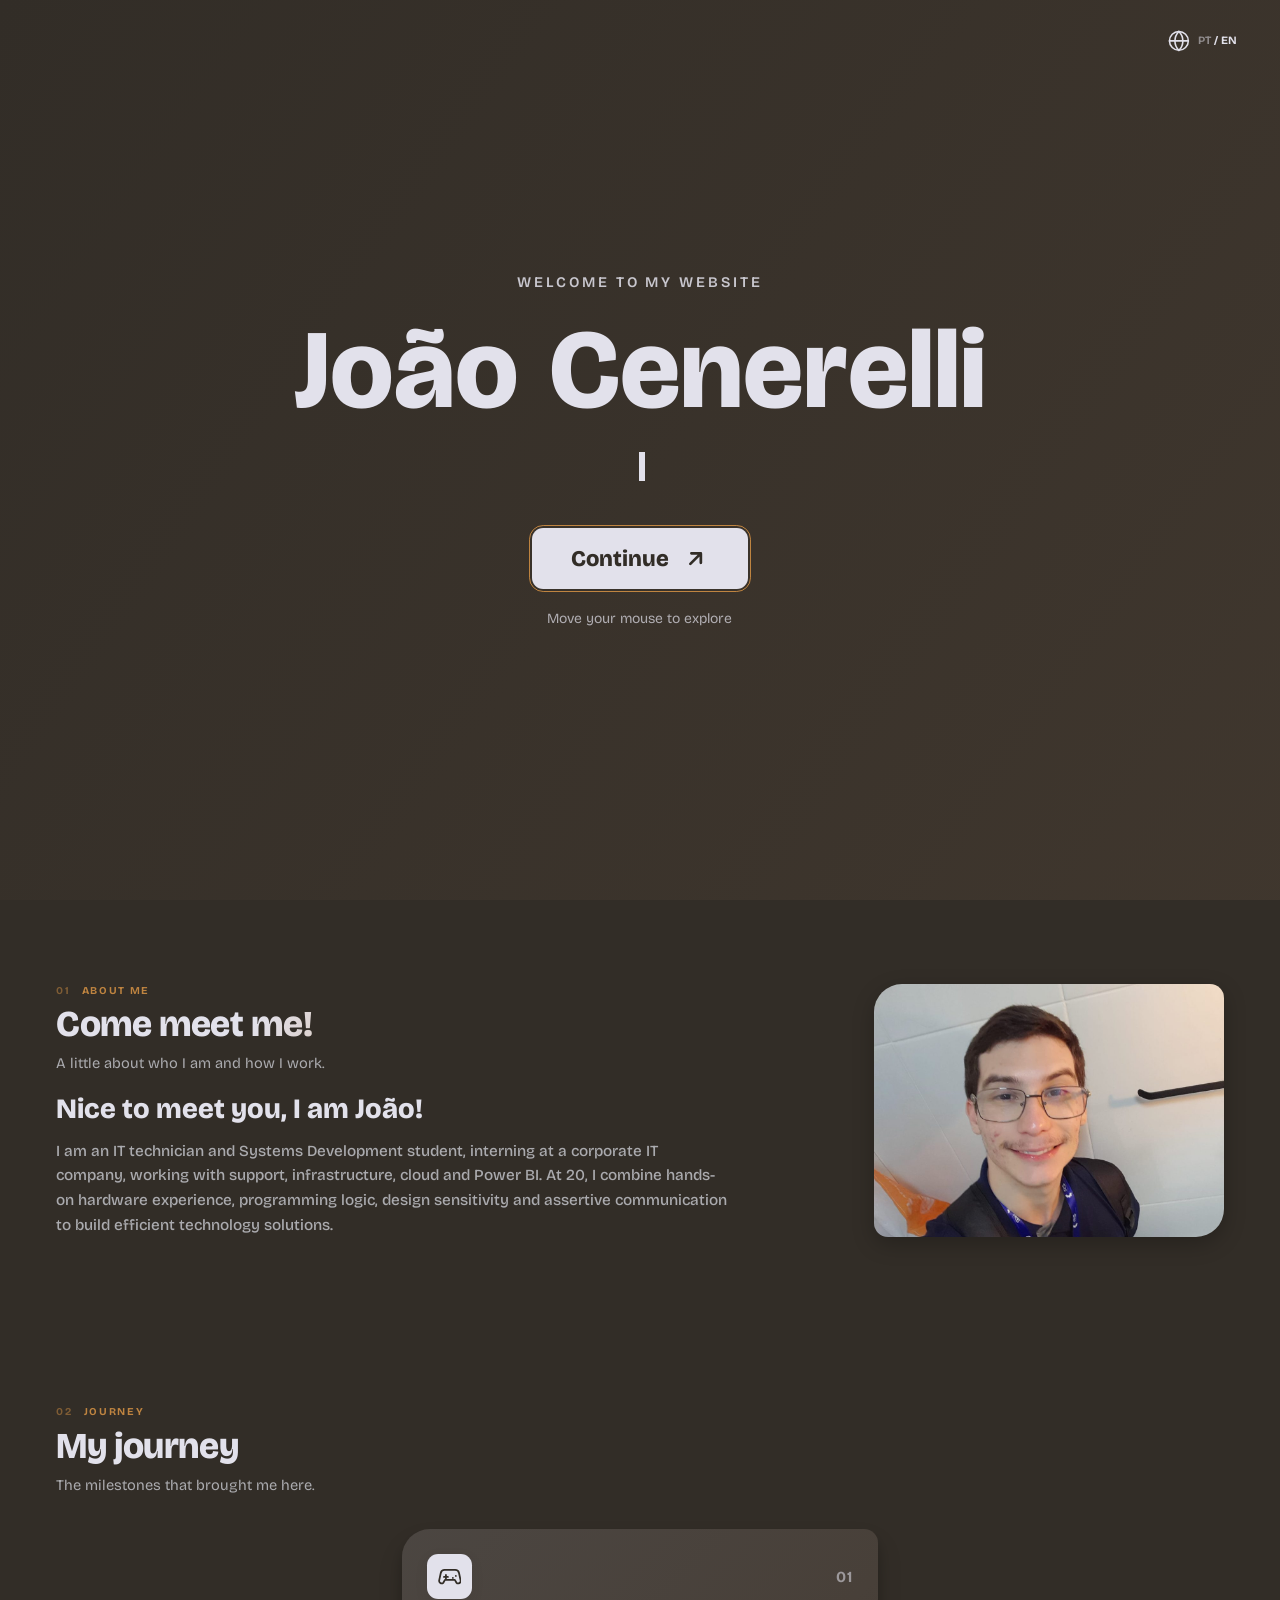
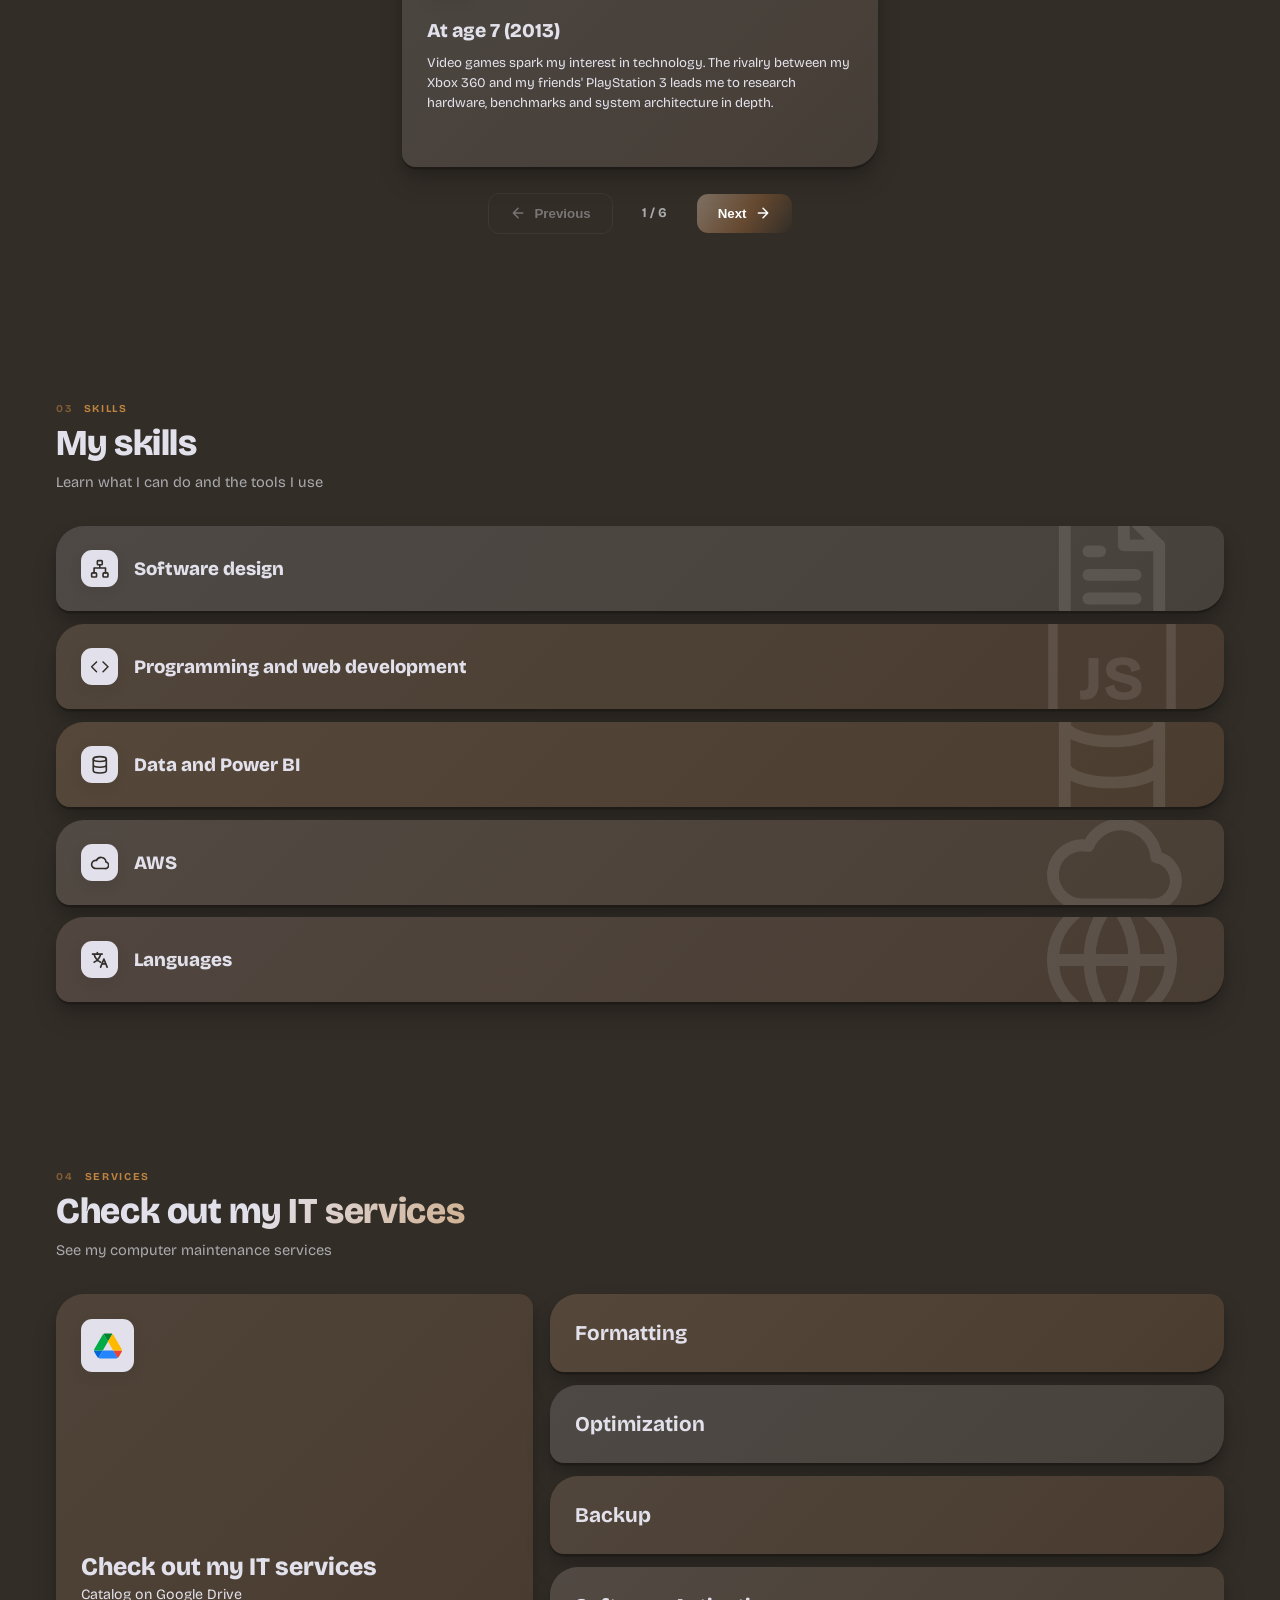
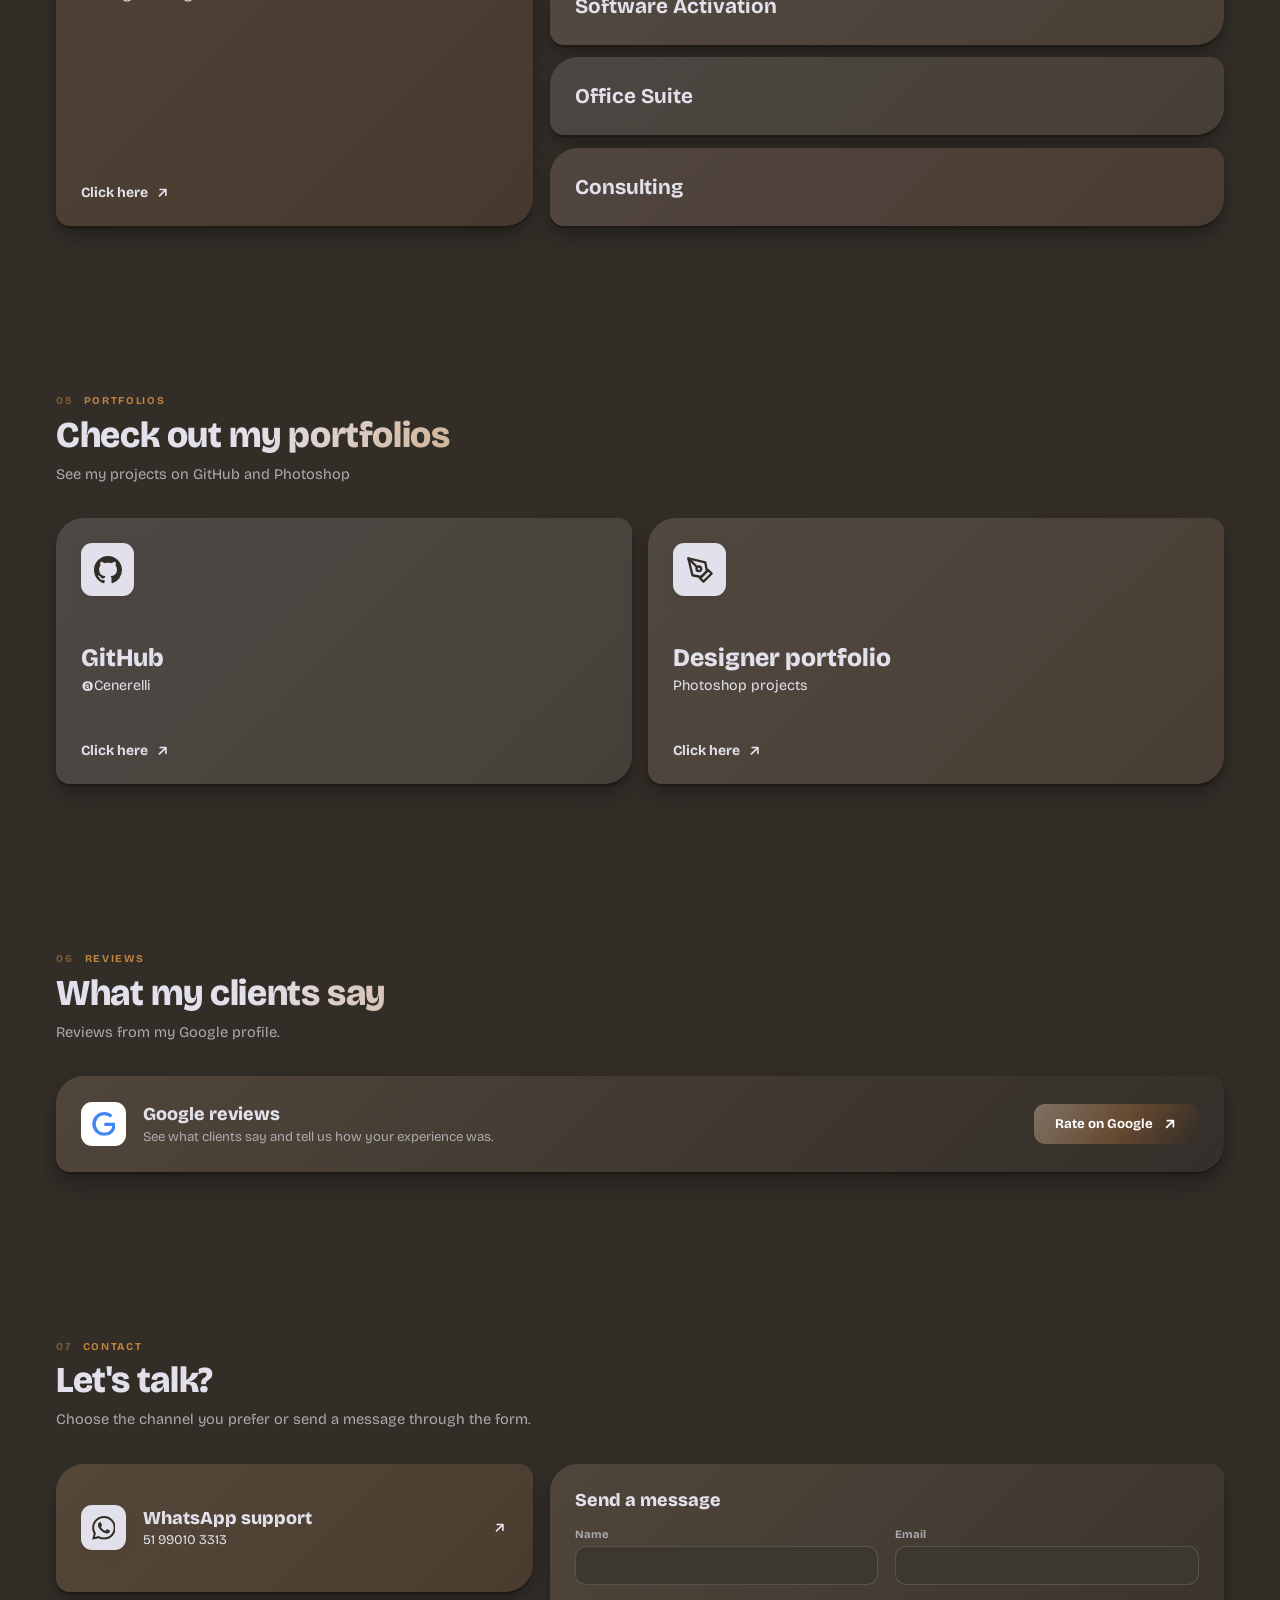
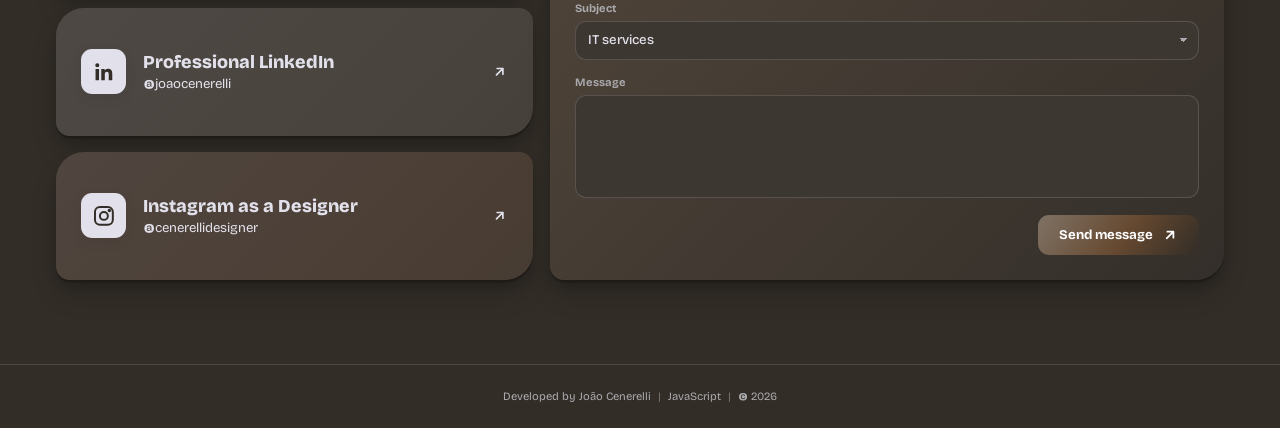
==== index.html @ 4b20877e "Ajustes de responsividade" ====
<!doctype html>
<html lang="pt-BR" data-theme="dark">
  <head>
    <meta charset="UTF-8" />
    <meta name="viewport" content="width=device-width, initial-scale=1, minimum-scale=1, maximum-scale=1, user-scalable=no" />
    <title>João Cenerelli | Técnico de Informática</title>
    <link rel="icon" type="image/png" sizes="32x32" href="assets/favicon-32x32.png" />
    <link rel="icon" type="image/png" sizes="48x48" href="assets/favicon-48x48.png" />
    <link rel="icon" type="image/png" sizes="192x192" href="assets/favicon-192x192.png" />
    <link rel="shortcut icon" href="assets/favicon.ico" />
    <link rel="apple-touch-icon" href="assets/apple-touch-icon.png" />
    <link rel="preload" href="fonts/BricolageGrotesque-Variable.ttf" as="font" type="font/ttf" crossorigin />
    <link rel="stylesheet" href="css/style.css?v=20261111-1" />
  </head>
  <body class="na-tela-boas-vindas">
    <!-- BIBLIOTECA DE SVG: os desenhos ficam aqui e sao reutilizados com <use>. -->
    <svg width="0" height="0" style="position:absolute" aria-hidden="true">
      <symbol id="icone-seta" viewBox="0 0 24 24" fill="none" stroke="var(--svg-stroke-color, currentColor)" stroke-width="var(--svg-stroke-width, 2.6)" stroke-linecap="round" stroke-linejoin="round"><path d="M7 17L17 7M8 7h9v9" /></symbol>
      <symbol id="icone-whatsapp" viewBox="0 0 24 24"><path d="M17.472 14.382c-.297-.149-1.758-.867-2.03-.967-.273-.099-.471-.148-.67.15-.197.297-.767.966-.94 1.164-.173.199-.347.223-.644.075-.297-.15-1.255-.463-2.39-1.475-.883-.788-1.48-1.761-1.653-2.059-.173-.297-.018-.458.13-.606.134-.133.298-.347.446-.52.149-.174.198-.298.298-.497.099-.198.05-.371-.025-.52-.075-.149-.669-1.612-.916-2.207-.242-.579-.487-.5-.669-.51-.173-.008-.371-.01-.57-.01-.198 0-.52.074-.792.372-.272.297-1.04 1.016-1.04 2.479 0 1.462 1.065 2.875 1.213 3.074.149.198 2.096 3.2 5.077 4.487.709.306 1.262.489 1.694.625.712.227 1.36.195 1.871.118.571-.085 1.758-.719 2.006-1.413.248-.694.248-1.289.173-1.413-.074-.124-.272-.198-.57-.347m-5.421 7.403h-.004a9.87 9.87 0 0 1-5.031-1.378l-.361-.214-3.741.982.998-3.648-.235-.374a9.86 9.86 0 0 1-1.51-5.26c.001-5.45 4.436-9.884 9.888-9.884 2.64 0 5.122 1.03 6.988 2.898a9.825 9.825 0 0 1 2.893 6.994c-.003 5.45-4.437 9.884-9.885 9.884m8.413-18.297A11.815 11.815 0 0 0 12.05 0C5.495 0 .16 5.335.157 11.892c0 2.096.547 4.142 1.588 5.945L.057 24l6.305-1.654a11.882 11.882 0 0 0 5.683 1.448h.005c6.554 0 11.89-5.335 11.893-11.893a11.821 11.821 0 0 0-3.48-8.413z" /></symbol>
      <symbol id="icone-linkedin" viewBox="0 0 24 24"><path d="M20.45 20.45h-3.56v-5.57c0-1.33-.03-3.04-1.85-3.04-1.85 0-2.14 1.45-2.14 2.94v5.67H9.35V9h3.41v1.56h.05c.48-.9 1.64-1.85 3.37-1.85 3.6 0 4.27 2.37 4.27 5.46v6.28zM5.34 7.43a2.06 2.06 0 1 1 0-4.12 2.06 2.06 0 0 1 0 4.12zM7.12 20.45H3.56V9h3.56v11.45z" /></symbol>
      <symbol id="icone-instagram" viewBox="0 0 24 24" fill="none" stroke="var(--svg-stroke-color, currentColor)" stroke-width="var(--svg-stroke-width, 2)">
        <rect x="3" y="3" width="18" height="18" rx="5" />
        <circle cx="12" cy="12" r="4" />
        <circle cx="17.5" cy="6.5" r=".8" fill="currentColor" />
      </symbol>
      <symbol id="icone-github" viewBox="0 0 16 16"><path d="M8 0C3.58 0 0 3.58 0 8c0 3.54 2.29 6.53 5.47 7.59.4.07.55-.17.55-.38 0-.19-.01-.82-.01-1.49-2.01.37-2.53-.49-2.69-.94-.09-.23-.48-.94-.82-1.13-.28-.15-.68-.52-.01-.53.63-.01 1.08.58 1.23.82.72 1.21 1.87.87 2.33.66.07-.52.28-.87.51-1.07-1.78-.2-3.64-.89-3.64-3.95 0-.87.31-1.59.82-2.15-.08-.2-.36-1.02.08-2.12 0 0 .67-.21 2.2.82.64-.18 1.32-.27 2-.27.68 0 1.36.09 2 .27 1.53-1.04 2.2-.82 2.2-.82.44 1.1.16 1.92.08 2.12.51.56.82 1.27.82 2.15 0 3.07-1.87 3.75-3.65 3.95.29.25.54.73.54 1.48 0 1.07-.01 1.93-.01 2.2 0 .21.15.46.55.38A8.013 8.013 0 0 0 16 8c0-4.42-3.58-8-8-8z" /></symbol>
      <symbol id="icone-google" viewBox="0 0 24 24"><path d="M12.48 10.92v3.28h7.84c-.24 1.84-.853 3.187-1.787 4.133-1.147 1.147-2.933 2.4-6.053 2.4-4.827 0-8.6-3.893-8.6-8.72s3.773-8.72 8.6-8.72c2.6 0 4.507 1.027 5.907 2.347l2.307-2.307C18.747 1.44 16.133 0 12.48 0 5.867 0 .307 5.387.307 12s5.56 12 12.173 12c3.573 0 6.267-1.173 8.373-3.36 2.16-2.16 2.84-5.213 2.84-7.667 0-.76-.053-1.467-.173-2.053H12.48z" /></symbol>
      <symbol id="icone-google-drive" viewBox="0 0 87.3 78">
        <path d="m6.6 66.85 3.85 6.65c.8 1.4 1.95 2.5 3.3 3.3l13.75-23.8h-27.5c0 1.55.4 3.1 1.2 4.5z" fill="#0066da" />
        <path d="m43.65 25-13.75-23.8c-1.35.8-2.5 1.9-3.3 3.3l-25.4 44a9.06 9.06 0 0 0-1.2 4.5h27.5z" fill="#00ac47" />
        <path d="m73.55 76.8c1.35-.8 2.5-1.9 3.3-3.3l1.6-2.75 7.65-13.25c.8-1.4 1.2-2.95 1.2-4.5h-27.5l5.85 11.5z" fill="#ea4335" />
        <path d="m43.65 25 13.75-23.8c-1.35-.8-2.9-1.2-4.5-1.2h-18.5c-1.6 0-3.15.45-4.5 1.2z" fill="#00832d" />
        <path d="m59.8 53h-32.3l-13.75 23.8c1.35.8 2.9 1.2 4.5 1.2h50.8c1.6 0 3.15-.45 4.5-1.2z" fill="#2684fc" />
        <path d="m73.4 26.5-12.7-22c-.8-1.4-1.95-2.5-3.3-3.3l-13.75 23.8 16.15 28h27.45c0-1.55-.4-3.1-1.2-4.5z" fill="#ffba00" />
      </symbol>
      <symbol id="icone-caneta" viewBox="0 0 24 24" fill="none" stroke="var(--svg-stroke-color, currentColor)" stroke-width="var(--svg-stroke-width, 2)" stroke-linecap="round" stroke-linejoin="round">
        <path d="M12 19l7-7 3 3-7 7z" />
        <path d="M18 13l-1.5-7.5L2 2l3.5 14.5L13 18z" />
        <path d="M2 2l7.6 7.6" />
        <circle cx="11" cy="11" r="2" />
      </symbol>
      <symbol id="icone-diagrama" viewBox="0 0 24 24" fill="none" stroke="var(--svg-stroke-color, currentColor)" stroke-width="var(--svg-stroke-width, 2)" stroke-linecap="round" stroke-linejoin="round">
        <rect x="9" y="2" width="6" height="5" rx="1" />
        <rect x="2" y="17" width="6" height="5" rx="1" />
        <rect x="16" y="17" width="6" height="5" rx="1" />
        <path d="M12 7v4M5 17v-6h14v6" />
      </symbol>
      <symbol id="icone-idiomas" viewBox="0 0 24 24" fill="none" stroke="var(--svg-stroke-color, currentColor)" stroke-width="var(--svg-stroke-width, 2)" stroke-linecap="round" stroke-linejoin="round"><path d="M3 5h12M9 3v2M5 5c1 5 4 8 8 10M13 5c-1 5-4 8-8 10M13 21l4-10 4 10M14.5 17h5" /></symbol>
      <symbol id="icone-documento" viewBox="0 0 24 24" fill="none" stroke="var(--svg-stroke-color, currentColor)" stroke-width="var(--svg-stroke-width, 2)" stroke-linecap="round" stroke-linejoin="round">
        <path d="M14 2H6a2 2 0 0 0-2 2v16a2 2 0 0 0 2 2h12a2 2 0 0 0 2-2V8z" />
        <path d="M14 2v6h6M8 13h8M8 17h8M8 9h2" />
      </symbol>
      <symbol id="icone-javascript" viewBox="0 0 24 24">
        <rect x="2" y="2" width="20" height="20" rx="3" fill="none" stroke="var(--svg-stroke-color, currentColor)" stroke-width="var(--svg-stroke-width, 1.6)" />
        <text x="12" y="17.5" text-anchor="middle" font-size="10.5" font-weight="800" font-family="Bricolage Grotesque,sans-serif" fill="currentColor">JS</text>
      </symbol>
      <symbol id="icone-banco-dados" viewBox="0 0 24 24" fill="none" stroke="var(--svg-stroke-color, currentColor)" stroke-width="var(--svg-stroke-width, 2)" stroke-linecap="round" stroke-linejoin="round">
        <ellipse cx="12" cy="5" rx="8" ry="3" />
        <path d="M4 5v14c0 1.7 3.6 3 8 3s8-1.3 8-3V5M4 12c0 1.7 3.6 3 8 3s8-1.3 8-3" />
      </symbol>
      <symbol id="icone-nuvem" viewBox="0 0 24 24" fill="none" stroke="var(--svg-stroke-color, currentColor)" stroke-width="var(--svg-stroke-width, 2)" stroke-linecap="round" stroke-linejoin="round"><path d="M7 19a5 5 0 1 1 1-9.9A6 6 0 0 1 19.5 11 4 4 0 0 1 18 19z" /></symbol>
      <symbol id="icone-globo" viewBox="0 0 24 24" fill="none" stroke="var(--svg-stroke-color, currentColor)" stroke-width="var(--svg-stroke-width, 2)" stroke-linecap="round" stroke-linejoin="round">
        <circle cx="12" cy="12" r="10" />
        <path d="M2 12h20M12 2a15 15 0 0 1 0 20M12 2a15 15 0 0 0 0 20" />
      </symbol>
      <symbol id="icone-codigo" viewBox="0 0 24 24" fill="none" stroke="var(--svg-stroke-color, currentColor)" stroke-width="var(--svg-stroke-width, 1.8)" stroke-linecap="round" stroke-linejoin="round">
        <polyline points="16 18 22 12 16 6" />
        <polyline points="8 6 2 12 8 18" />
      </symbol>
      <symbol id="icone-terminal" viewBox="0 0 24 24" fill="none" stroke="var(--svg-stroke-color, currentColor)" stroke-width="var(--svg-stroke-width, 1.8)" stroke-linecap="round" stroke-linejoin="round">
        <polyline points="4 17 10 11 4 5" />
        <line x1="12" y1="19" x2="20" y2="19" />
      </symbol>
      <symbol id="icone-processador" viewBox="0 0 24 24" fill="none" stroke="var(--svg-stroke-color, currentColor)" stroke-width="var(--svg-stroke-width, 1.8)" stroke-linecap="round" stroke-linejoin="round">
        <rect x="4" y="4" width="16" height="16" rx="2" />
        <rect x="9" y="9" width="6" height="6" />
        <path d="M9 1v3M15 1v3M9 20v3M15 20v3M20 9h3M20 14h3M1 9h3M1 14h3" />
      </symbol>
      <symbol id="icone-chaves" viewBox="0 0 24 24" fill="none" stroke="var(--svg-stroke-color, currentColor)" stroke-width="var(--svg-stroke-width, 1.8)" stroke-linecap="round" stroke-linejoin="round"><path d="M8 3H7a2 2 0 0 0-2 2v5a2 2 0 0 1-2 2 2 2 0 0 1 2 2v5a2 2 0 0 0 2 2h1M16 3h1a2 2 0 0 1 2 2v5a2 2 0 0 0 2 2 2 2 0 0 0-2 2v5a2 2 0 0 1-2 2h-1" /></symbol>
      <symbol id="icone-notebook" viewBox="0 0 24 24" fill="none" stroke="var(--svg-stroke-color, currentColor)" stroke-width="var(--svg-stroke-width, 1.8)" stroke-linecap="round" stroke-linejoin="round">
        <rect x="3" y="4" width="18" height="12" rx="2" />
        <path d="M2 20h20" />
      </symbol>
      <symbol id="icone-pasta-trabalho" viewBox="0 0 24 24" fill="none" stroke="var(--svg-stroke-color, currentColor)" stroke-width="var(--svg-stroke-width, 1.8)" stroke-linecap="round" stroke-linejoin="round">
        <rect x="2" y="7" width="20" height="14" rx="2" />
        <path d="M16 21V5a2 2 0 0 0-2-2h-4a2 2 0 0 0-2 2v16" />
      </symbol>
      <symbol id="icone-controle" viewBox="0 0 24 24" fill="none" stroke="var(--svg-stroke-color, currentColor)" stroke-width="var(--svg-stroke-width, 1.8)" stroke-linecap="round" stroke-linejoin="round">
        <path d="M6 12h4M8 10v4" />
        <path d="M15 13h.01M18 11h.01" />
        <path d="M17.3 5H6.7a4 4 0 0 0-3.9 3.1L1.2 15.5a2.5 2.5 0 0 0 4.3 2.2L7 15h10l1.5 2.7a2.5 2.5 0 0 0 4.3-2.2l-1.6-7.4A4 4 0 0 0 17.3 5z" />
      </symbol>
      <symbol id="icone-microfone" viewBox="0 0 24 24" fill="none" stroke="var(--svg-stroke-color, currentColor)" stroke-width="var(--svg-stroke-width, 1.8)" stroke-linecap="round" stroke-linejoin="round">
        <path d="M12 2a3 3 0 0 0-3 3v7a3 3 0 0 0 6 0V5a3 3 0 0 0-3-3z" />
        <path d="M19 10v2a7 7 0 0 1-14 0v-2M12 19v3M8 22h8" />
      </symbol>
      <symbol id="icone-paleta" viewBox="0 0 24 24" fill="none" stroke="var(--svg-stroke-color, currentColor)" stroke-width="var(--svg-stroke-width, 1.8)" stroke-linecap="round" stroke-linejoin="round">
        <circle cx="13.5" cy="6.5" r=".6" />
        <circle cx="17.5" cy="10.5" r=".6" />
        <circle cx="8.5" cy="7.5" r=".6" />
        <circle cx="6.5" cy="12.5" r=".6" />
        <path d="M12 2C6.5 2 2 6.5 2 12s4.5 10 10 10c.9 0 1.6-.7 1.6-1.6 0-.4-.2-.8-.4-1.1-.3-.3-.4-.7-.4-1.1 0-.9.7-1.6 1.6-1.6H16c3 0 5.5-2.5 5.5-5.5C21.5 6 17.4 2 12 2z" />
      </symbol>
      <symbol id="icone-usuario" viewBox="0 0 24 24" fill="none" stroke="var(--svg-stroke-color, currentColor)" stroke-width="var(--svg-stroke-width, 1.8)" stroke-linecap="round" stroke-linejoin="round">
        <circle cx="12" cy="8" r="4" />
        <path d="M4 21v-1a6 6 0 0 1 6-6h4a6 6 0 0 1 6 6v1" />
      </symbol>
      <symbol id="icone-bandeira" viewBox="0 0 24 24" fill="none" stroke="var(--svg-stroke-color, currentColor)" stroke-width="var(--svg-stroke-width, 1.8)" stroke-linecap="round" stroke-linejoin="round"><path d="M4 22V4M4 4h13l-2 4 2 4H4" /></symbol>
      <symbol id="icone-ferramenta" viewBox="0 0 24 24" fill="none" stroke="var(--svg-stroke-color, currentColor)" stroke-width="var(--svg-stroke-width, 1.8)" stroke-linecap="round" stroke-linejoin="round"><path d="M14.7 6.3a1 1 0 0 0 0 1.4l1.6 1.6a1 1 0 0 0 1.4 0l3.77-3.77a6 6 0 0 1-7.94 7.94l-6.91 6.91a2.12 2.12 0 0 1-3-3l6.91-6.91a6 6 0 0 1 7.94-7.94l-3.76 3.76z" /></symbol>
      <symbol id="icone-estrela" viewBox="0 0 24 24" fill="none" stroke="var(--svg-stroke-color, currentColor)" stroke-width="var(--svg-stroke-width, 1.8)" stroke-linecap="round" stroke-linejoin="round"><polygon points="12 2 15.09 8.26 22 9.27 17 14.14 18.18 21.02 12 17.77 5.82 21.02 7 14.14 2 9.27 8.91 8.26 12 2" /></symbol>
      <symbol id="icone-mensagem" viewBox="0 0 24 24" fill="none" stroke="var(--svg-stroke-color, currentColor)" stroke-width="var(--svg-stroke-width, 1.8)" stroke-linecap="round" stroke-linejoin="round">
        <rect x="3" y="5" width="18" height="14" rx="2" />
        <path d="m3 7 9 6 9-6" />
      </symbol>
      <symbol id="icone-seta-direita" viewBox="0 0 24 24" fill="none" stroke="var(--svg-stroke-color, currentColor)" stroke-width="var(--svg-stroke-width, 2.2)" stroke-linecap="round" stroke-linejoin="round"><path d="M5 12h14M12 5l7 7-7 7" /></symbol>
      <symbol id="icone-reiniciar" viewBox="0 0 24 24" fill="none" stroke="var(--svg-stroke-color, currentColor)" stroke-width="var(--svg-stroke-width, 2.2)" stroke-linecap="round" stroke-linejoin="round"><path d="M1 4v6h6M3.51 15a9 9 0 1 0 2.13-9.36L1 10" /></symbol>
      <symbol id="icone-seta-cima" viewBox="0 0 24 24" fill="none" stroke="var(--svg-stroke-color, currentColor)" stroke-width="var(--svg-stroke-width, 2.2)" stroke-linecap="round" stroke-linejoin="round"><path d="M12 19V5M5 12l7-7 7 7" /></symbol>
    </svg>

    <!-- TELA DE BOAS-VINDAS: exibida antes do conteudo principal. -->
    <div id="boas-vindas" class="boas-vindas">
      <button id="idioma-boas-vindas" class="botao-cabecalho idioma-boas-vindas" type="button" aria-label="Mudar idioma" data-i18n-aria="language.aria">
        <svg class="icone-terra" viewBox="0 0 24 24" aria-hidden="true">
          <circle cx="12" cy="12" r="9.5" />
          <path d="M2.5 12h19" />
          <path d="M12 2.5c2.6 2.6 4 5.9 4 9.5s-1.4 6.9-4 9.5c-2.6-2.6-4-5.9-4-9.5s1.4-6.9 4-9.5z" />
        </svg>
        <span class="rotulo-idioma">
          <span class="opcao-idioma" data-language="pt">PT</span>
          /
          <span class="opcao-idioma" data-language="en">EN</span>
        </span>
      </button>
      <div class="cartao-boas-vindas">
        <p class="chamada-inicial-boas-vindas" data-i18n="welcome.kicker">Bem-vindo(a) ao meu site</p>
        <h1 class="titulo-boas-vindas" aria-label="João Cenerelli">
          <span class="palavra-boas-vindas">
            <span class="letra" aria-hidden="true" style="--i:0">J</span>
            <span class="letra" aria-hidden="true" style="--i:1">o</span>
            <span class="letra" aria-hidden="true" style="--i:2">ã</span>
            <span class="letra" aria-hidden="true" style="--i:3">o</span>
          </span>
          <span class="palavra-boas-vindas">
            <span class="letra" aria-hidden="true" style="--i:4">C</span>
            <span class="letra" aria-hidden="true" style="--i:5">e</span>
            <span class="letra" aria-hidden="true" style="--i:6">n</span>
            <span class="letra" aria-hidden="true" style="--i:7">e</span>
            <span class="letra" aria-hidden="true" style="--i:8">r</span>
            <span class="letra" aria-hidden="true" style="--i:9">e</span>
            <span class="letra" aria-hidden="true" style="--i:10">l</span>
            <span class="letra" aria-hidden="true" style="--i:11">l</span>
            <span class="letra" aria-hidden="true" style="--i:12">i</span>
          </span>
        </h1>
        <p class="funcao-boas-vindas">
          <span id="funcao-digitada-boas-vindas"></span>
          <i class="indicador"></i>
        </p>
        <button id="continuar-boas-vindas" class="botao-boas-vindas" type="button">
          <span data-i18n="welcome.continue">Continuar</span>
          <svg><use href="#icone-seta" /></svg>
        </button>
        <p class="dica-boas-vindas" data-i18n="welcome.hint">Passe o mouse para explorar</p>
      </div>
    </div>

    <!-- CONTEUDO DO SITE -->
    <div id="conteudo-site">
      <div class="progresso-rolagem" id="progresso-rolagem"></div>

      <!-- NAVEGACAO: marca, links das secoes e controles de tema/idioma. -->
      <header class="barra-navegacao" id="barra-navegacao">
        <a class="marca" href="#inicio" data-goto="inicio">
          <img class="foto-marca" src="assets/avatar.jpg" alt="Foto de João Cenerelli" data-i18n-alt="profile.alt" decoding="async" />
          <span>João Cenerelli</span>
        </a>
        <nav class="links-navegacao" aria-label="Seções" data-i18n-aria="nav.aria">
          <a href="#sobre" data-goto="sobre">
            <svg class="icone-nav" aria-hidden="true"><use href="#icone-usuario" /></svg>
            <span data-i18n="nav.about">Sobre mim</span>
          </a>
          <a href="#trajetoria" data-goto="trajetoria">
            <svg class="icone-nav" aria-hidden="true"><use href="#icone-bandeira" /></svg>
            <span data-i18n="nav.journey">Trajetória</span>
          </a>
          <a href="#competencias" data-goto="competencias">
            <svg class="icone-nav" aria-hidden="true"><use href="#icone-codigo" /></svg>
            <span data-i18n="nav.skills">Competências</span>
          </a>
          <a href="#servicos" data-goto="servicos">
            <svg class="icone-nav" aria-hidden="true"><use href="#icone-ferramenta" /></svg>
            <span data-i18n="nav.services">Serviços</span>
          </a>
          <a href="#portfolio" data-goto="portfolio">
            <svg class="icone-nav" aria-hidden="true"><use href="#icone-pasta-trabalho" /></svg>
            <span data-i18n="nav.portfolios">Portfólios</span>
          </a>
          <a href="#avaliacoes" data-goto="avaliacoes">
            <svg class="icone-nav" aria-hidden="true"><use href="#icone-estrela" /></svg>
            <span data-i18n="nav.reviews">Avaliações</span>
          </a>
          <a href="#contato" data-goto="contato">
            <svg class="icone-nav" aria-hidden="true"><use href="#icone-mensagem" /></svg>
            <span data-i18n="nav.contact">Contato</span>
          </a>
        </nav>
        <div class="controles-navegacao">
          <button id="alternar-idioma" class="botao-cabecalho" type="button" aria-label="Mudar idioma" data-i18n-aria="language.aria">
            <svg class="icone-terra" viewBox="0 0 24 24" aria-hidden="true">
              <circle cx="12" cy="12" r="9.5" />
              <path d="M2.5 12h19" />
              <path d="M12 2.5c2.6 2.6 4 5.9 4 9.5s-1.4 6.9-4 9.5c-2.6-2.6-4-5.9-4-9.5s1.4-6.9 4-9.5z" />
            </svg>
            <span class="rotulo-idioma">
              <span class="opcao-idioma" data-language="pt">PT</span>
              /
              <span class="opcao-idioma" data-language="en">EN</span>
            </span>
          </button>
        </div>
      </header>
      <main>
        <!-- INICIO / HERO: apresentacao, botoes, foto e icones flutuantes. -->
        <section id="inicio" class="tela inicio">
          <div class="conteiner grade grade-inicio" id="conteudo-inicio">
            <div class="texto-inicio coluna-7">
              <p class="rotulo-secao"><span data-i18n="profile.role">Técnico de Informática</span></p>
              <h1>João Cenerelli</h1>
              <p class="funcao-inicio">
                <span id="funcao-digitada-inicio"></span>
                <i class="indicador"></i>
              </p>
              <p class="introducao-inicio" data-i18n="hero.lead">Suporte e infraestrutura de TI, desenvolvimento web e identidades visuais, em um só lugar.</p>
              <div class="acoes-inicio">
                <a class="botao botao-principal" data-whatsapp href="https://wa.me/5551990103313?text=Ol%C3%A1%2C%20Jo%C3%A3o%21%20Encontrei%20seu%20site%20e%20gostaria%20de%20saber%20mais%20sobre%20seus%20servi%C3%A7os." target="_blank" rel="noopener noreferrer">
                  <svg><use href="#icone-whatsapp" /></svg>
                  <span data-i18n="hero.cta1">Fale comigo</span>
                </a>
                <a class="botao botao-secundario" href="#servicos" data-goto="servicos">
                  <span data-i18n="hero.cta2">Ver serviços</span>
                  <svg><use href="#icone-seta" /></svg>
                </a>
              </div>
            </div>
            <div class="visual-inicio coluna-5">
              <img class="foto-inicio" src="assets/hero.jpg" alt="Foto de João Cenerelli" data-i18n-alt="profile.alt" fetchpriority="high" decoding="async" />
            </div>
          </div>
          <a class="dica-rolagem" href="#sobre" data-goto="sobre">
            <span data-i18n="hero.scroll">Role para explorar</span>
            <i></i>
          </a>
        </section>

        <!-- SOBRE: apresentacao pessoal e imagem. -->
        <section id="sobre" class="tela secao">
          <div class="conteiner">
            <div class="grade grade-sobre">
              <div class="sobre-conteudo coluna-7">
                <div class="cabecalho-secao cabecalho-secao-sobre">
                  <p class="rotulo-secao">
                    <span>01</span>
                    <span data-i18n="nav.about">Sobre mim</span>
                  </p>
                  <h2 data-i18n="about.title">Venha me conhecer!</h2>
                  <p class="subtitulo-secao" data-i18n="about.subtitle">Um pouco sobre quem eu sou e como eu trabalho.</p>
                </div>
                <h3 class="titulo-destaque-sobre" data-i18n="about.headline">Prazer, eu sou o João!</h3>
                <p class="introducao-sobre" data-i18n="about.lead">Sou técnico de informática e estudante de Desenvolvimento de Sistemas, com estágio em uma empresa de TI corporativo, atuando com suporte, infraestrutura, nuvem e Power BI. Aos 20 anos, uno a bagagem prática de hardware, a lógica da programação, a sensibilidade do design e uma comunicação assertiva para criar soluções tecnológicas eficientes.</p>
              </div>
              <div class="visual-sobre coluna-5">
                <img class="foto-sobre" src="assets/about.jpg" alt="João Cenerelli sorrindo" data-i18n-alt="about.photo.alt" loading="lazy" decoding="async" />
              </div>
            </div>
          </div>
        </section>

        <!-- TRAJETORIA: cartoes em rolagem horizontal. -->
        <section id="trajetoria" class="tela secao">
          <div class="conteiner">
            <div class="cabecalho-secao">
              <p class="rotulo-secao">
                <span>02</span>
                <span data-i18n="nav.journey">Trajetória</span>
              </p>
              <h2 data-i18n="journey.title">Minha trajetória</h2>
              <p class="subtitulo-secao" data-i18n="journey.subtitle">Os marcos que me trouxeram até aqui.</p>
            </div>
            <div class="carrossel-trajetoria">
              <div class="trilho-trajetoria">
                <article class="cartao-trajetoria ativo" tabindex="0" data-tilt="3">
                  <div class="topo-trajetoria">
                    <span class="bloco-icone">
                      <svg><use href="#icone-controle" /></svg>
                    </span>
                    <span class="indice-trajetoria">01</span>
                  </div>
                  <h3 data-i18n="about.m1.title">Aos 7 anos</h3>
                  <p data-i18n="about.m1.text">Os videogames despertam meu interesse pela tecnologia. A rivalidade entre o meu Xbox 360 e o PlayStation 3 dos meus amigos me leva a pesquisar a fundo sobre hardware, benchmarks e arquitetura de sistemas.</p>
                </article>
                <article class="cartao-trajetoria" tabindex="0" data-tilt="3">
                  <div class="topo-trajetoria">
                    <span class="bloco-icone">
                      <svg><use href="#icone-processador" /></svg>
                    </span>
                    <span class="indice-trajetoria">02</span>
                  </div>
                  <h3 data-i18n="about.m2.title">Hardware na prática</h3>
                  <p data-i18n="about.m2.text">Aprendo a montar e formatar computadores por conta própria e transformo o aprendizado no meu serviço autônomo, a Cenerelli Informática.</p>
                </article>
                <article class="cartao-trajetoria" tabindex="0" data-tilt="3">
                  <div class="topo-trajetoria">
                    <span class="bloco-icone">
                      <svg><use href="#icone-codigo" /></svg>
                    </span>
                    <span class="indice-trajetoria">03</span>
                  </div>
                  <h3 data-i18n="about.m3.title">Programação</h3>
                  <p data-i18n="about.m3.text">Descubro a programação e entro no curso Técnico em Desenvolvimento de Sistemas do Senac.</p>
                </article>
                <article class="cartao-trajetoria" tabindex="0" data-tilt="3">
                  <div class="topo-trajetoria">
                    <span class="bloco-icone">
                      <svg><use href="#icone-pasta-trabalho" /></svg>
                    </span>
                    <span class="indice-trajetoria">04</span>
                  </div>
                  <h3 data-i18n="about.m4.title">Estágio em TI</h3>
                  <p data-i18n="about.m4.text">Para aplicar a teoria na prática, conquisto um estágio em uma empresa MSP de TI corporativo, onde atuo com suporte, infraestrutura, nuvem e dashboards em Power BI.</p>
                </article>
                <article class="cartao-trajetoria" tabindex="0" data-tilt="3">
                  <div class="topo-trajetoria">
                    <span class="bloco-icone">
                      <svg><use href="#icone-paleta" /></svg>
                    </span>
                    <span class="indice-trajetoria">05</span>
                  </div>
                  <h3 data-i18n="about.m5.title">CenerelliDesigner</h3>
                  <p data-i18n="about.m5.text">Em paralelo, exploro o lado criativo criando identidades visuais sob a marca CenerelliDesigner.</p>
                </article>
                <article class="cartao-trajetoria" tabindex="0" data-tilt="3">
                  <div class="topo-trajetoria">
                    <span class="bloco-icone">
                      <svg><use href="#icone-microfone" /></svg>
                    </span>
                    <span class="indice-trajetoria">06</span>
                  </div>
                  <h3 data-i18n="about.m6.title">Desde os 16 anos</h3>
                  <p data-i18n="about.m6.text">Desenvolvo soft skills de liderança, oratória e gestão de pessoas através da participação ativa em uma ordem juvenil.</p>
                </article>
              </div>
              <div class="controles-trajetoria">
                <button id="trajetoria-anterior" class="botao botao-secundario" type="button">
                  <svg class="seta-voltar" aria-hidden="true"><use href="#icone-seta-direita" /></svg>
                  <span data-i18n="journey.prev">Anterior</span>
                </button>
                <span id="trajetoria-contador" class="contador-trajetoria" aria-live="polite">1 / 6</span>
                <button id="trajetoria-proximo" class="botao botao-principal" type="button">
                  <span id="trajetoria-proximo-texto">Próximo</span>
                  <svg class="icone-proximo" aria-hidden="true"><use href="#icone-seta-direita" /></svg>
                  <svg class="icone-reiniciar" aria-hidden="true"><use href="#icone-reiniciar" /></svg>
                </button>
              </div>
            </div>
          </div>
        </section>

        <!-- COMPETENCIAS: conhecimentos e ferramentas. -->
        <section id="competencias" class="tela secao secao-alternada">
          <div class="conteiner">
            <div class="cabecalho-secao">
              <p class="rotulo-secao">
                <span>03</span>
                <span data-i18n="nav.skills">Competências</span>
              </p>
              <h2 data-i18n="skills.title">Minhas competências</h2>
              <p class="subtitulo-secao" data-i18n="skills.subtitle">Conheça o que eu sei fazer e as ferramentas que uso</p>
            </div>
            <div class="lista-competencias">
              <div class="linha-competencia" tabindex="0" data-tilt="2">
                <svg class="marca-dagua"><use href="#icone-documento" /></svg>
                <div class="cabecalho-competencia">
                  <span class="bloco-icone">
                    <svg><use href="#icone-diagrama" /></svg>
                  </span>
                  <h3 data-i18n="skills.software.title">Projeto de software</h3>
                </div>
                <div class="corpo-competencia">
                  <p data-i18n="skills.software.p1">Modelagem e documentação de sistemas: levantamento de requisitos funcionais e não funcionais, definição de regras de negócio e elaboração de diagramas UML e casos de uso.</p>
                  <p data-i18n="skills.software.p2">Conteúdo estudado e concluído no curso Técnico em Desenvolvimento de Sistemas do Senac, que sigo cursando.</p>
                </div>
              </div>
              <div class="linha-competencia" tabindex="0" data-tilt="2">
                <svg class="marca-dagua"><use href="#icone-javascript" /></svg>
                <div class="cabecalho-competencia">
                  <span class="bloco-icone">
                    <svg><use href="#icone-codigo" /></svg>
                  </span>
                  <h3 data-i18n="skills.web.title">Programação e desenvolvimento web</h3>
                </div>
                <div class="corpo-competencia">
                  <p data-i18n="skills.web.p1">Desenvolvimento de sites e sistemas web com JavaScript, HTML e CSS, com versionamento de código em Git e GitHub e organização de projetos web.</p>
                  <p data-i18n="skills.web.p2">Certificado de 200 horas em programação e desenvolvimento web, em aprofundamento no curso Técnico em Desenvolvimento de Sistemas do Senac.</p>
                </div>
              </div>
              <div class="linha-competencia" tabindex="0" data-tilt="2">
                <svg class="marca-dagua"><use href="#icone-banco-dados" /></svg>
                <div class="cabecalho-competencia">
                  <span class="bloco-icone">
                    <svg><use href="#icone-banco-dados" /></svg>
                  </span>
                  <h3 data-i18n="skills.data.title">Dados e Power BI</h3>
                </div>
                <div class="corpo-competencia">
                  <p data-i18n="skills.data.p1">Fundamentos de banco de dados e criação de dashboards em Power BI para análise de dados, aplicados na rotina do meu estágio.</p>
                  <p data-i18n="skills.data.p2">Certificado em fundamentos de banco de dados pela Fundação Bradesco, com módulo de banco de dados em andamento no Senac e evolução contínua em análise de dados.</p>
                </div>
              </div>
              <div class="linha-competencia" tabindex="0" data-tilt="2">
                <svg class="marca-dagua"><use href="#icone-nuvem" /></svg>
                <div class="cabecalho-competencia">
                  <span class="bloco-icone">
                    <svg><use href="#icone-nuvem" /></svg>
                  </span>
                  <h3 data-i18n="skills.cloud.title">AWS</h3>
                </div>
                <div class="corpo-competencia">
                  <p data-i18n="skills.cloud.p1">Conceitos de computação em nuvem com Amazon Web Services, incluindo a organização da infraestrutura em zonas de disponibilidade e regiões.</p>
                  <p data-i18n="skills.cloud.p2">Curso Amazon sobre computação em nuvem, em andamento.</p>
                </div>
              </div>
              <div class="linha-competencia" tabindex="0" data-tilt="2">
                <svg class="marca-dagua"><use href="#icone-globo" /></svg>
                <div class="cabecalho-competencia">
                  <span class="bloco-icone">
                    <svg><use href="#icone-idiomas" /></svg>
                  </span>
                  <h3 data-i18n="skills.languages.title">Idiomas</h3>
                </div>
                <div class="corpo-competencia"><p data-i18n="skills.languages.p1">Inglês em nível avançado, com certificado TOEFL ITP, e espanhol em nível básico.</p></div>
              </div>
            </div>
          </div>
        </section>

        <!-- SERVICOS: servicos oferecidos e detalhes. -->
        <section id="servicos" class="tela secao">
          <div class="conteiner">
            <div class="cabecalho-secao">
              <p class="rotulo-secao">
                <span>04</span>
                <span data-i18n="nav.services">Serviços</span>
              </p>
              <h2 data-i18n="services.title">Confira meus serviços de t.i</h2>
              <p class="subtitulo-secao" data-i18n="services.subtitle">Veja meus serviços de manutenção de computadores</p>
            </div>
            <div class="grade grade-servicos">
              <a class="cartao-link grande coluna-5" data-tilt="4" href="https://drive.google.com/drive/folders/1i7R2FoVgpDLyHtwSXhsw_O9009cAZOEC" target="_blank" rel="noopener noreferrer">
                <svg class="marca-dagua"><use href="#icone-google-drive" /></svg>
                <span class="bloco-icone colorido">
                  <svg><use href="#icone-google-drive" /></svg>
                </span>
                <div class="texto-cartao">
                  <h3 data-i18n="drive.title">Confira meus serviços de t.i</h3>
                  <p data-i18n="drive.subtitle">Catálogo no Google Drive</p>
                </div>
                <span class="chamada-acao">
                  <span data-i18n="cta">Clique aqui</span>
                  <svg><use href="#icone-seta" /></svg>
                </span>
              </a>
              <div class="lista-servicos coluna-7">
                <div class="selo-servico" tabindex="0" data-tilt="2">
                  <h4 data-i18n="svc.formatting.title">Formatação</h4>
                  <p data-i18n="svc.formatting.text">Instalação limpa do Windows 10 ou 11 com drivers atualizados, atualizações de segurança, antivírus e programas essenciais para o seu dia a dia. Seus arquivos pessoais e documentos importantes podem ser salvos e restaurados com segurança através do serviço de backup.</p>
                </div>
                <div class="selo-servico" tabindex="0" data-tilt="2">
                  <h4 data-i18n="svc.optimization.title">Otimização</h4>
                  <p data-i18n="svc.optimization.text">Limpeza completa de arquivos e programas desnecessários, ajuste da inicialização do sistema e revisão detalhada do hardware para o computador rodar mais leve e rápido. Inclui uma limpeza profunda no Windows, eliminando arquivos temporários e configurações ocultas pela Microsoft que acabam pesando no desempenho do sistema.</p>
                </div>
                <div class="selo-servico" tabindex="0" data-tilt="2">
                  <h4 data-i18n="svc.backup.title">Backup</h4>
                  <p data-i18n="svc.backup.text">Cópia de segurança dos seus arquivos importantes em HD externo ou nuvem, para você não perder fotos e documentos.</p>
                </div>
                <div class="selo-servico" tabindex="0" data-tilt="2">
                  <h4 data-i18n="svc.activation.title">Ativação de Software</h4>
                  <p data-i18n="svc.activation.text">Ativação do Windows e de programas, deixando o sistema regularizado e sem avisos de ativação.</p>
                </div>
                <div class="selo-servico" tabindex="0" data-tilt="2">
                  <h4 data-i18n="svc.office.title">Pacote Office</h4>
                  <p data-i18n="svc.office.text">Instalação e configuração do Word, Excel e PowerPoint, com ajuda para começar a usar e manter tudo atualizado.</p>
                </div>
                <div class="selo-servico" tabindex="0" data-tilt="2">
                  <h4 data-i18n="svc.consulting.title">Consultoria</h4>
                  <p data-i18n="svc.consulting.text">Suporte completo para tirar qualquer dúvida e resolver problemas no universo da T.I. Ajudo você a escolher as melhores peças de hardware (como memória, armazenamento e processador), indico os softwares que realmente valem a pena e oriento sobre qual computador comprar de acordo com a sua necessidade e orçamento. Além disso, ensino e auxilio em procedimentos como instalação de drivers, verificações de sistema e diversos outros processos técnicos do dia a dia.</p>
                </div>
              </div>
            </div>
          </div>
        </section>

        <!-- PORTFOLIO: links para trabalhos e perfis. -->
        <section id="portfolio" class="tela secao secao-alternada">
          <div class="conteiner">
            <div class="cabecalho-secao">
              <p class="rotulo-secao">
                <span>05</span>
                <span data-i18n="nav.portfolios">Portfólios</span>
              </p>
              <h2 data-i18n="portfolios.title">Confira meus portfólios</h2>
              <p class="subtitulo-secao" data-i18n="portfolios.subtitle">Veja meus projetos no GitHub e no Photoshop</p>
            </div>
            <div class="grade duas-colunas">
              <a class="cartao-link grande coluna-6" data-tilt="4" href="https://github.com/Cenerelli" target="_blank" rel="noopener noreferrer">
                <svg class="marca-dagua"><use href="#icone-github" /></svg>
                <span class="bloco-icone">
                  <svg><use href="#icone-github" /></svg>
                </span>
                <div class="texto-cartao">
                  <h3 data-i18n="github.title">GitHub</h3>
                  <p>@Cenerelli</p>
                </div>
                <span class="chamada-acao">
                  <span data-i18n="cta">Clique aqui</span>
                  <svg><use href="#icone-seta" /></svg>
                </span>
              </a>
              <a class="cartao-link grande coluna-6" data-tilt="4" href="https://drive.google.com/file/d/15bEShk63D5YInFE-vJ1Mw2PuYTOEN6TF/view" target="_blank" rel="noopener noreferrer">
                <svg class="marca-dagua"><use href="#icone-caneta" /></svg>
                <span class="bloco-icone">
                  <svg><use href="#icone-caneta" /></svg>
                </span>
                <div class="texto-cartao">
                  <h3 data-i18n="designer.title">Portfólio como Designer</h3>
                  <p data-i18n="designer.subtitle">Projetos no Photoshop</p>
                </div>
                <span class="chamada-acao">
                  <span data-i18n="cta">Clique aqui</span>
                  <svg><use href="#icone-seta" /></svg>
                </span>
              </a>
            </div>
          </div>
        </section>

        <!-- AVALIACOES: comentarios e nota do Google. -->
        <section id="avaliacoes" class="tela secao">
          <div class="conteiner">
            <div class="cabecalho-secao">
              <p class="rotulo-secao">
                <span>06</span>
                <span data-i18n="nav.reviews">Avaliações</span>
              </p>
              <h2 data-i18n="reviews.title">Avalie meus serviços</h2>
              <p class="subtitulo-secao" data-i18n="reviews.subtitle">Acesse minha página do Google e me dê seu feedback</p>
            </div>
            <div class="grade">
              <div class="resumo-avaliacoes coluna-12">
                <span class="bloco-icone colorido">
                  <svg><use href="#icone-google" /></svg>
                </span>
                <div class="informacao-cartao">
                  <h3 data-i18n="reviews.summary">Avaliações no Google</h3>
                  <p class="linha-avaliacao" data-i18n="reviews.invite">Veja o que os clientes dizem e conte como foi a sua experiência.</p>
                </div>
                <a class="botao botao-principal" href="https://www.google.com/maps/place//@-29.9160182,-51.1795255,13z/data=!3m1!4b1!4m3!3m2!1s0xb903e7d4a95fa53:0x90d0a6716f09ca8f!12e1?entry=ttu&amp;g_ep=EgoyMDI2MTAyMC4wIKXMDSoASAFQAw%3D%3D" target="_blank" rel="noopener noreferrer">
                  <span data-i18n="reviews.rate">Avaliar no Google</span>
                  <svg><use href="#icone-seta" /></svg>
                </a>
              </div>
            </div>
          </div>
        </section>

        <!-- CONTATO: links e formulario de mensagem. -->
        <section id="contato" class="tela secao secao-alternada">
          <div class="conteiner">
            <div class="cabecalho-secao">
              <p class="rotulo-secao">
                <span>07</span>
                <span data-i18n="nav.contact">Contato</span>
              </p>
              <h2 data-i18n="contact.title">Vamos conversar?</h2>
              <p class="subtitulo-secao" data-i18n="contact.subtitle">Escolha o canal de sua preferência e fale comigo.</p>
            </div>
            <div class="grade">
              <div class="links-contato coluna-5">
                <a class="cartao-link linha" data-whatsapp data-tilt="3" href="https://wa.me/5551990103313?text=Ol%C3%A1%2C%20Jo%C3%A3o%21%20Encontrei%20seu%20site%20e%20gostaria%20de%20saber%20mais%20sobre%20seus%20servi%C3%A7os." target="_blank" rel="noopener noreferrer">
                  <span class="bloco-icone">
                    <svg><use href="#icone-whatsapp" /></svg>
                  </span>
                  <div class="texto-cartao">
                    <h3 data-i18n="whatsapp.title">Atendimento via WhatsApp</h3>
                    <p>51 99010 3313</p>
                  </div>
                  <span class="chamada-acao">
                    <svg><use href="#icone-seta" /></svg>
                  </span>
                </a>
                <a class="cartao-link linha" data-tilt="3" href="https://www.linkedin.com/in/joaocenerelli" target="_blank" rel="noopener noreferrer">
                  <span class="bloco-icone">
                    <svg><use href="#icone-linkedin" /></svg>
                  </span>
                  <div class="texto-cartao">
                    <h3 data-i18n="linkedin.title">LinkedIn Profissional</h3>
                    <p>@joaocenerelli</p>
                  </div>
                  <span class="chamada-acao">
                    <svg><use href="#icone-seta" /></svg>
                  </span>
                </a>
                <a class="cartao-link linha" data-tilt="3" href="https://www.instagram.com/cenerellidesigner" target="_blank" rel="noopener noreferrer">
                  <span class="bloco-icone">
                    <svg><use href="#icone-instagram" /></svg>
                  </span>
                  <div class="texto-cartao">
                    <h3 data-i18n="instagram.title">Instagram como Designer</h3>
                    <p>@cenerellidesigner</p>
                  </div>
                  <span class="chamada-acao">
                    <svg><use href="#icone-seta" /></svg>
                  </span>
                </a>
              </div>
              <form class="formulario-contato coluna-7" id="formulario-contato" action="https://formsubmit.co/ajax/comercialcenerelli@gmail.com" method="POST" novalidate>
                <h3 data-i18n="form.title">Envie uma mensagem</h3>
                <div class="linha-formulario">
                  <label class="campo">
                    <span data-i18n="form.name">Nome</span>
                    <input type="text" name="name" id="campo-nome" autocomplete="name" />
                  </label>
                  <label class="campo">
                    <span data-i18n="form.email">E-mail</span>
                    <input type="email" name="email" id="campo-email" autocomplete="email" />
                  </label>
                </div>
                <label class="campo">
                  <span data-i18n="form.subject">Assunto</span>
                  <select name="subject" id="campo-assunto"></select>
                </label>
                <label class="campo">
                  <span data-i18n="form.message">Mensagem</span>
                  <textarea name="message" id="campo-mensagem" rows="5"></textarea>
                </label>
                <input type="hidden" name="_subject" value="Novo contato pelo site" />
                <input type="hidden" name="_template" value="table" />
                <input type="hidden" name="_captcha" value="false" />
                <input type="text" name="_honey" style="display:none" tabindex="-1" autocomplete="off" />
                <div class="rodape-formulario">
                  <p class="estado-formulario" id="estado-formulario" role="status"></p>
                  <button class="botao botao-principal" type="submit">
                    <span data-i18n="form.send">Enviar mensagem</span>
                    <svg><use href="#icone-seta" /></svg>
                  </button>
                </div>
              </form>
            </div>
          </div>
        </section>
      </main>

      <!-- RODAPE: autoria e ano atualizado pelo JavaScript. -->
      <footer class="rodape">
        <span class="texto-rodape" data-i18n="footer.by">Desenvolvido por</span>
        João Cenerelli
        <b>|</b>
        JavaScript
        <b>|</b>
        ©
        <span id="ano-atual">2026</span>
      </footer>
      <button id="voltar-topo" class="voltar-topo" type="button" aria-label="Voltar ao topo" data-i18n-aria="top.aria">
        <svg aria-hidden="true"><use href="#icone-seta-cima" /></svg>
      </button>
    </div>
    <!-- DADOS DE TRADUCAO e interacoes da pagina. -->
    <script src="js/texts.js?v=20261111-2"></script>
    <script src="js/script.js?v=20261111-5"></script>
  </body>
</html>
---- css/style.css ----
/* ==========================================================================
   GUIA DE EDICAO
   1. Temas e controles globais: :root (claro) e [data-theme="dark"].
   2. Cada bloco abaixo corresponde a uma parte do site, na ordem da pagina.
   3. Icones flutuantes da hero: procure "ICONES SVG FLUTUANTES DA HERO".
   4. Celular e tablet: procure "RESPONSIVIDADE".

   Dica: use Ctrl+F com o nome da classe que aparece no index.html.
   Para editar o contorno dos SVGs, procure --svg-stroke-width e
   --svg-stroke-color.
   ========================================================================== */
@font-face {
  font-family: "Bricolage Grotesque";
  src: url("../fonts/BricolageGrotesque-Variable.ttf") format("truetype");
  font-weight: 200 800;
  font-stretch: 75% 100%;
  font-display: swap;
}
:root {
  /* PALETA CLARA */
  /* Fundo, textos e cores principais */
  --bg: #ffdbbb;
  --bg-alt: #fff3e8;
  --bg-gradient: radial-gradient(ellipse at 8% 12%, rgba(153, 126, 103, 0.12), transparent 31%), radial-gradient(ellipse at 91% 30%, rgba(204, 190, 177, 0.35), transparent 32%), radial-gradient(ellipse at 56% 88%, rgba(255, 255, 255, 0.28), transparent 35%), linear-gradient(145deg, #ffdbbb 0%, #f6e5d7 48%, #e8d8c8 100%);
  --text: #322d27;
  --muted: #664930;
  --card: #fff3e8;
  --card-top: #fff3e8;
  --card-bottom: #f1dfcf;
  --hairline: rgba(102, 73, 48, 0.18);
  --glass: rgba(255, 243, 232, 0.88);
  --accent: #664930;
  --accent-strong: #664930;
  --accent-secondary: #7f7265;
  --accent-tertiary: #997e67;
  --accent-highlight: #ffdbbb;
  --accent-gradient: linear-gradient(125deg, #997e67 0%, #7f6250 54%, #664930 100%);

  /* Cartoes, icones internos e sombras */
  --shadow: 0 0.5rem 1.6rem rgba(68, 48, 32, 0.12);
  --card-ink: #322d27;
  --card-icon-bg: #fff3e8;
  --card-icon-text: #664930;
  --card-shadow: 0 0.18rem 0 rgba(68, 48, 32, 0.14), 0 0.55rem 1rem rgba(68, 48, 32, 0.12), 0 1.1rem 1.8rem rgba(68, 48, 32, 0.09);
  --card-shadow-hover: 0 0.3rem 0 rgba(68, 48, 32, 0.18), 0 1rem 1.6rem rgba(68, 48, 32, 0.16), 0 1.7rem 2.6rem rgba(68, 48, 32, 0.12);

  /* Tela de boas-vindas */
  --welcome-gradient: linear-gradient(125deg, #ffdbbb 0%, #f0dfd0 52%, #ccbeb1 100%);
  --welcome-text: #664930;
  --welcome-button-bg: #fff3e8;
  --welcome-button-text: #664930;

  /* Gradientes dos cartoes coloridos */
  --card-sunrise: linear-gradient(135deg, #ffdbbb 0%, #f6d5b8 52%, #ecc9ab 100%);
  --card-ocean: linear-gradient(135deg, #fff1e2 0%, #e9d8c9 48%, #ccbeb1 100%);
  --card-orchid: linear-gradient(135deg, #f8e9dc 0%, #e6d3c2 52%, #ccbeb1 100%);
  --card-citrus: linear-gradient(135deg, #ffdbbb 0%, #efd7c2 50%, #d7c6b7 100%);
  --card-candy: linear-gradient(135deg, #f7e6d8 0%, #e5d2c1 50%, #cbbbab 100%);
  --card-sky: linear-gradient(135deg, #fff3e8 0%, #eadbcd 50%, #d3c5b9 100%);

  /* Cursor personalizado */
  --cursor-fill: #087fc6;
  --cursor-outline: #f6fdff;


  /* Contorno padrao dos desenhos SVG */
  --svg-stroke-width: unset;
  --svg-stroke-color: unset;

  /* Bordas padrao dos elementos */
  --card-border: 0 solid transparent;
  --field-border: 0.06rem solid var(--hairline);
  --primary-button-border: 0 solid transparent;
  --secondary-button-border: 0.06rem solid var(--hairline);
  --header-button-border: 0 solid transparent;
  --welcome-button-border: 0 solid transparent;
  --navbar-border: 0.06rem solid var(--hairline);

  /* Cantos arredondados */
  --card-radius: 2rem 1rem 2rem 1rem;
  --card-radius-mobile: 1.5rem 0.85rem 1.5rem 0.85rem;
  --radius: 1.2rem;
  --radius-sm: 0.8rem;

  /* Espacamentos e velocidade das animacoes */
  --gap: 1.2rem;
  --pad: 1.8rem;
  --section: 6rem;
  --hover-ease: cubic-bezier(0.22, 1, 0.36, 1);
}
[data-theme="dark"] {
  /* PALETA ESCURA ORIGINAL */
  /* Fundo, textos e cores principais */
  --bg: #322d27;
  --bg-alt: #292521;
  --bg-gradient: radial-gradient(ellipse at 8% 12%, rgba(191, 132, 64, 0.2), transparent 31%), radial-gradient(ellipse at 91% 30%, rgba(127, 114, 101, 0.22), transparent 32%), radial-gradient(ellipse at 56% 88%, rgba(170, 170, 174, 0.1), transparent 35%), linear-gradient(145deg, #322d27 0%, #292521 48%, #3b342e 100%);
  --text: #e2e1eb;
  --muted: #aaaaae;
  --card: #3d3731;
  --card-top: #50453a;
  --card-bottom: #342f2a;
  --hairline: rgba(226, 225, 235, 0.16);
  --glass: rgba(50, 45, 39, 0.9);
  --accent: #bf8440;
  --accent-strong: #a96f30;
  --accent-secondary: #7f7265;
  --accent-tertiary: #aaaaae;
  --accent-highlight: #e2e1eb;
  --accent-gradient: linear-gradient(125deg, #7f7265 0%, #664930 54%, #322d27 100%);

  /* Cartoes, icones internos e sombras */
  --shadow: 0 0.5rem 1.6rem rgba(0, 0, 0, 0.24);
  --card-ink: #e2e1eb;
  --card-icon-bg: #e2e1eb;
  --card-icon-text: #322d27;
  --card-shadow: 0 0.18rem 0 rgba(0, 0, 0, 0.2), 0 0.55rem 1rem rgba(0, 0, 0, 0.18), 0 1.1rem 1.8rem rgba(0, 0, 0, 0.14);
  --card-shadow-hover: 0 0.3rem 0 rgba(0, 0, 0, 0.25), 0 1rem 1.6rem rgba(0, 0, 0, 0.22), 0 1.7rem 2.6rem rgba(0, 0, 0, 0.18);

  /* Tela de boas-vindas */
  --welcome-gradient: linear-gradient(125deg, #322d27 0%, #40372e 52%, #4e4031 100%);
  --welcome-text: #e2e1eb;
  --welcome-button-bg: #e2e1eb;
  --welcome-button-text: #322d27;

  /* Gradientes dos cartoes coloridos */
  --card-sunrise: linear-gradient(135deg, #51463c 0%, #4a3c30 52%, #3b342e 100%);
  --card-ocean: linear-gradient(135deg, #4c4743 0%, #484039 48%, #3b342e 100%);
  --card-orchid: linear-gradient(135deg, #514943 0%, #4b4036 52%, #3b342e 100%);
  --card-citrus: linear-gradient(135deg, #55483a 0%, #4c3e30 50%, #3b342e 100%);
  --card-candy: linear-gradient(135deg, #514640 0%, #4a3e34 50%, #3b342e 100%);
  --card-sky: linear-gradient(135deg, #4e4945 0%, #49433d 50%, #3b342e 100%);

  /* Cursor personalizado */
  --cursor-fill: #62c5ff;
  --cursor-outline: #102b46;

}
* {
  box-sizing: border-box;
  margin: 0;
}
html {
  font-size: clamp(14px, 0.9375vw, 18px);
}
html {
  touch-action: pan-x pan-y;
}
body {
  font-family: "Bricolage Grotesque", system-ui, sans-serif;
  font-size: 1rem;
  background: var(--bg);
  color: var(--text);
  transition:
    background 0.4s,
    color 0.4s;
}
body.na-tela-boas-vindas {
  overflow: hidden;
}
svg {
  fill: currentColor;
}
a {
  color: inherit;
  text-decoration: none;
}
img {
  display: block;
}
.conteiner {
  width: 92rem;
  max-width: calc(100% - 8rem);
  margin: 0 auto;
}
/* ---------- Barra de progresso e navegacao fixa ---------- */
.progresso-rolagem {
  position: fixed;
  top: 0;
  left: 0;
  right: 0;
  z-index: 101;
  height: 0.16rem;
  background: var(--accent);
  transform: scaleX(0);
  transform-origin: left;
}
.barra-navegacao {
  position: fixed;
  top: 0;
  left: 0;
  right: 0;
  z-index: 100;
  height: 4.6rem;
  display: flex;
  align-items: center;
  justify-content: space-between;
  padding: 0 3rem;
  background: var(--glass);
  -webkit-backdrop-filter: blur(1.4rem) saturate(1.6);
  backdrop-filter: blur(1.4rem) saturate(1.6);
  border-bottom: var(--navbar-border);
  transition: background 0.4s;
}
.marca {
  display: flex;
  align-items: center;
  gap: 0.8rem;
  font-size: 1.05rem;
  font-weight: 800;
}
.foto-marca {
  width: 2.6rem;
  height: 2.6rem;
  border-radius: 50%;
  object-fit: cover;
}
.links-navegacao {
  display: flex;
  gap: 0.2rem;
}
.links-navegacao a {
  position: relative;
  padding: 0.6rem 0.95rem;
  border-radius: var(--radius-sm);
  font-size: 0.85rem;
  font-weight: 600;
  color: var(--muted);
  transition:
    color 0.25s,
    background 0.25s;
}
.links-navegacao a:hover {
  color: var(--text);
  background: rgba(127, 114, 101, 0.12);
}
.links-navegacao a.ativo {
  color: var(--text);
}
.links-navegacao a::after {
  content: "";
  position: absolute;
  left: 0.95rem;
  right: 0.95rem;
  bottom: 0.18rem;
  height: 0.14rem;
  border-radius: 1rem;
  background: var(--accent);
  transform: scaleX(0);
  transition: transform 0.3s;
}
.links-navegacao a.ativo::after {
  transform: scaleX(1);
}
.icone-nav {
  display: none;
}
.controles-navegacao {
  display: flex;
  align-items: center;
  gap: 0.4rem;
}
.botao-cabecalho {
  display: flex;
  align-items: center;
  gap: 0.5rem;
  padding: 0.45rem 0.7rem;
  border: var(--header-button-border);
  border-radius: var(--radius-sm);
  background: transparent;
  color: var(--text);
  font:
    700 0.8rem "Bricolage Grotesque",
    sans-serif;
  transition:
    background 0.25s,
    translate 0.25s;
}
.botao-cabecalho:hover {
  background: rgba(127, 114, 101, 0.14);
  translate: 0 -0.1rem;
}
.botao-cabecalho svg {
  width: 1.7rem;
  height: 1.7rem;
}
.opcao-idioma {
  opacity: 0.5;
  transition: opacity 0.25s;
}
.opcao-idioma.ativo {
  opacity: 1;
}
/* ---------- Estrutura e hierarquia dos titulos das secoes ---------- */
.tela {
  position: relative;
}
.secao {
  padding: 6.5rem 0;
}
.secao-alternada {
  background: var(--bg-alt);
}
.cabecalho-secao {
  max-width: 44rem;
  margin-bottom: 3rem;
}
.rotulo-secao {
  display: flex;
  gap: 0.8rem;
  font-size: 0.75rem;
  font-weight: 700;
  letter-spacing: 0.16em;
  text-transform: uppercase;
  color: var(--accent);
}
.rotulo-secao span:first-child:not(:last-child) {
  opacity: 0.55;
}
.cabecalho-secao h2 {
  margin: 0.6rem 0;
  font-size: 2.6rem;
  font-weight: 800;
  line-height: 1.06;
  letter-spacing: -0.01em;
}
.subtitulo-secao {
  font-size: 1.05rem;
  line-height: 1.5;
  color: var(--muted);
}
/* ---------- Inicio / hero ---------- */
.inicio {
  min-height: 100vh;
  display: flex;
  align-items: center;
  padding: 7rem 0 5rem;
  overflow: hidden;
}
.inicio::before {
  content: "";
  position: absolute;
  inset: 0;
  pointer-events: none;
  background: radial-gradient(50rem 32rem at 88% 8%, rgba(47, 111, 220, 0.1), transparent 70%);
}
.grade-inicio {
  position: relative;
  display: grid;
  grid-template-columns: 1.15fr 0.85fr;
  gap: 4rem;
  align-items: center;
}
.inicio h1 {
  margin: 0.7rem 0;
  font-size: 5.2rem;
  font-weight: 800;
  line-height: 1;
  letter-spacing: -0.025em;
}
.funcao-inicio {
  min-height: 2.4rem;
  font-size: 1.55rem;
  font-weight: 600;
  color: var(--muted);
}
.introducao-inicio {
  max-width: 34rem;
  margin: 1.1rem 0 2.1rem;
  font-size: 1.1rem;
  line-height: 1.55;
  color: var(--muted);
}
.acoes-inicio {
  display: flex;
  gap: 0.8rem;
}
.botao {
  display: inline-flex;
  align-items: center;
  gap: 0.6rem;
  padding: 0.85rem 1.5rem;
  border-radius: var(--radius-sm);
  font-size: 0.95rem;
  font-weight: 700;
  transition:
    background 0.25s,
    translate 0.25s,
    color 0.25s;
}
.botao svg {
  width: 1.15rem;
  height: 1.15rem;
  transition: translate 0.25s;
}
.botao:hover svg {
  translate: 0.15rem 0;
}
.botao-principal {
  background: var(--accent-strong);
  border: var(--primary-button-border);
  color: #fff;
}
.botao-principal:hover {
  background: var(--accent);
  translate: 0 -0.12rem;
}
.botao-secundario {
  background: transparent;
  border: var(--secondary-button-border);
  color: var(--text);
}
.botao-secundario:hover {
  background: rgba(127, 114, 101, 0.12);
  translate: 0 -0.12rem;
}
.visual-inicio {
  position: relative;
  justify-self: center;
  width: 25rem;
}
.foto-inicio {
  width: 100%;
  aspect-ratio: 4/5;
  object-fit: cover;
  border-radius: var(--radius);
  box-shadow: var(--shadow);
}
.dica-rolagem {
  position: absolute;
  left: 50%;
  bottom: 1.6rem;
  translate: -50% 0;
  display: grid;
  justify-items: center;
  gap: 0.5rem;
  font-size: 0.72rem;
  font-weight: 600;
  letter-spacing: 0.08em;
  text-transform: uppercase;
  color: var(--muted);
  transition:
    opacity 0.2s ease,
    visibility 0.2s ease;
}
.dica-rolagem i {
  width: 0.14rem;
  height: 2rem;
  border-radius: 1rem;
  background: linear-gradient(var(--accent), transparent);
  animation: scroll-line 1.8s ease-in-out infinite;
}
@keyframes scroll-line {
  0% {
    transform: scaleY(0);
    transform-origin: top;
  }
  50% {
    transform: scaleY(1);
    transform-origin: top;
  }
  51% {
    transform-origin: bottom;
  }
  100% {
    transform: scaleY(0);
    transform-origin: bottom;
  }
}
/* ---------- Cartoes e interacao de inclinacao ---------- */
[data-tilt] {
  transform: perspective(1100px) rotateX(var(--rx, 0deg)) rotateY(var(--ry, 0deg));
  transition:
    scale 0.25s,
    transform 0.12s ease-out;
}
[data-tilt]:hover {
  scale: 1.015;
}
[data-tilt]:active {
  scale: 0.99;
}
.cartao-link {
  position: relative;
  overflow: hidden;
  display: flex;
  flex-direction: column;
  justify-content: space-between;
  gap: 1.2rem;
  padding: 1.7rem;
  border-radius: var(--radius);
  background: var(--card);
  border: 0.06rem solid var(--hairline);
  color: var(--text);
  box-shadow: var(--shadow);
  transition:
    background 0.3s,
    color 0.3s,
    border-color 0.3s,
    scale 0.25s,
    transform 0.12s ease-out;
}
.cartao-link:hover {
  background: var(--accent-strong);
  color: #fff;
  border-color: transparent;
}
.bloco-icone {
  flex: none;
  display: grid;
  place-items: center;
  width: 3.2rem;
  height: 3.2rem;
  border-radius: var(--radius-sm);
  background: rgba(47, 111, 220, 0.1);
  color: var(--accent);
  transition:
    background 0.3s,
    color 0.3s;
}
.bloco-icone svg {
  width: 1.7rem;
  height: 1.7rem;
}
.bloco-icone.colorido {
  background: #fff;
  border: 0.06rem solid var(--hairline);
}
.cartao-link h3 {
  font-size: 1.3rem;
  font-weight: 800;
  line-height: 1.1;
}
.cartao-link p {
  margin-top: 0.3rem;
  font-size: 0.95rem;
  color: var(--muted);
  transition: color 0.3s;
}
.chamada-acao {
  align-self: flex-start;
  display: flex;
  align-items: center;
  gap: 0.5rem;
  font-size: 0.9rem;
  font-weight: 700;
  color: var(--accent);
  transition: color 0.3s;
}
.chamada-acao svg {
  width: 1.1rem;
  height: 1.1rem;
  transition: translate 0.25s;
}
.cartao-link:hover .bloco-icone,
.linha-competencia:hover .bloco-icone,
.linha-competencia:focus-visible .bloco-icone,
.cartao-trajetoria:hover .bloco-icone,
.cartao-trajetoria:focus-visible .bloco-icone {
  background: rgba(255, 255, 255, 0.2);
  color: #fff;
}
.cartao-link:hover p,
.cartao-link:hover .chamada-acao {
  color: rgba(255, 255, 255, 0.92);
}
.cartao-link:hover .chamada-acao svg {
  translate: 0.25rem 0;
}
.cartao-link .marca-dagua,
.linha-competencia .marca-dagua {
  position: absolute;
  right: -2rem;
  bottom: -2rem;
  width: 14rem;
  height: 14rem;
  color: #fff;
  opacity: 0;
  transform: scale(0.85) rotate(-6deg);
  transition:
    opacity 0.4s,
    transform 0.5s;
  pointer-events: none;
}
.cartao-link:hover .marca-dagua,
.linha-competencia:hover .marca-dagua,
.linha-competencia:focus-visible .marca-dagua {
  opacity: 0.12;
  transform: scale(1) rotate(0);
}
.cartao-link.grande {
  padding: 2rem;
}
.grande .bloco-icone {
  width: 3.8rem;
  height: 3.8rem;
}
.grande .bloco-icone svg {
  width: 2rem;
  height: 2rem;
}
.grande h3 {
  font-size: 1.8rem;
}
.grande p {
  font-size: 1.02rem;
}
.grande .chamada-acao {
  font-size: 1rem;
}
.duas-colunas {
  display: grid;
  grid-template-columns: 1fr 1fr;
  gap: 1.2rem;
  height: 19rem;
}
.grade-servicos {
  display: grid;
  grid-template-columns: 1fr 1.6fr;
  gap: 1.2rem;
  height: 38rem;
}
/* ---------- Secao sobre ---------- */
.grade-sobre {
  display: grid;
  grid-template-columns: 1fr 1fr;
  gap: 4rem;
  align-items: stretch;
}
#sobre .cabecalho-secao-sobre {
  margin-bottom: 1.4rem;
}
.titulo-destaque-sobre {
  font-size: 2rem;
  font-weight: 800;
  line-height: 1.1;
}
.introducao-sobre {
  margin-top: 1rem;
  font-size: 1.1rem;
  line-height: 1.6;
  font-weight: 500;
  color: var(--muted);
}
.visual-sobre {
  position: relative;
  justify-self: end;
  width: 100%;
  max-width: 25rem;
  min-height: 0;
}
.foto-sobre {
  position: absolute;
  inset: 0;
  width: 100%;
  height: 100%;
  object-fit: cover;
  object-position: 50% 20%;
  border-radius: var(--radius);
  box-shadow: var(--shadow);
}
.introducao-sobre .palavra {
  transition: color 0.2s;
}
@media (hover: hover) {
  .introducao-sobre .palavra:hover {
    color: var(--accent);
  }
}
/* ---------- Trajetoria (carrossel no fim do arquivo) ---------- */
.cartao-trajetoria {
  flex: none;
  width: 22rem;
  min-height: 21rem;
  display: flex;
  flex-direction: column;
  gap: 0.9rem;
  padding: 1.7rem;
  border-radius: var(--radius);
  background: var(--card);
  border: 0.06rem solid var(--hairline);
  box-shadow: var(--shadow);
  outline: none;
  transition:
    background 0.3s,
    color 0.3s,
    border-color 0.3s,
    scale 0.25s,
    transform 0.12s ease-out;
}
.cartao-trajetoria:hover,
.cartao-trajetoria:focus-visible {
  background-color: transparent;
  color: var(--card-ink);
  border-color: transparent;
}
.topo-trajetoria {
  display: flex;
  align-items: center;
  justify-content: space-between;
  margin-bottom: 0.6rem;
}
.indice-trajetoria {
  font-size: 1.1rem;
  font-weight: 700;
  letter-spacing: 0.06em;
  opacity: 0.35;
}
.cartao-trajetoria h3 {
  font-size: 1.4rem;
  font-weight: 800;
  line-height: 1.1;
}
.cartao-trajetoria p {
  font-size: 0.95rem;
  line-height: 1.5;
  color: var(--muted);
  transition: color 0.3s;
}
.cartao-trajetoria:hover p,
.cartao-trajetoria:focus-visible p {
  color: rgba(255, 255, 255, 0.9);
}
/* ---------- Listas expansivas de competencias e servicos ---------- */
.lista-competencias,
.lista-servicos {
  display: flex;
  flex-direction: column;
  gap: 0.9rem;
  min-height: 0;
}
.lista-competencias {
  height: 34rem;
}
.lista-servicos {
  height: 100%;
}
.linha-competencia,
.selo-servico {
  position: relative;
  flex: 1 1 0;
  min-height: 0;
  display: grid;
  align-content: center;
  overflow: hidden;
  border-radius: var(--radius);
  background: var(--card);
  border: 0.06rem solid var(--hairline);
  color: var(--text);
  box-shadow: var(--shadow);
  outline: none;
  transition:
    flex-grow 0.55s cubic-bezier(0.4, 0, 0.2, 1),
    background 0.3s,
    color 0.3s,
    border-color 0.3s,
    scale 0.25s,
    transform 0.12s ease-out;
}
.linha-competencia {
  padding: 0.2rem 1.8rem;
}
.selo-servico {
  padding: 0.2rem 2rem;
}
.linha-competencia:hover,
.linha-competencia:focus-visible,
.selo-servico:hover,
.selo-servico:focus-visible {
  scale: 1;
  background-color: transparent;
  color: #fff;
  border-color: transparent;
}
.linha-competencia:hover,
.linha-competencia:focus-visible {
  flex-grow: 3.4;
}
.selo-servico:hover,
.selo-servico:focus-visible {
  flex-grow: 4;
}
.cabecalho-competencia {
  position: relative;
  display: flex;
  align-items: center;
  gap: 1.2rem;
}
.cabecalho-competencia .bloco-icone {
  width: 2.6rem;
  height: 2.6rem;
}
.cabecalho-competencia .bloco-icone svg {
  width: 1.4rem;
  height: 1.4rem;
}
.cabecalho-competencia h3 {
  font-size: 1.35rem;
  font-weight: 800;
  line-height: 1.05;
}
.selo-servico h4 {
  font-size: 1.5rem;
  font-weight: 700;
  line-height: 1.05;
}
.corpo-competencia,
.selo-servico p {
  position: relative;
  max-height: 0;
  opacity: 0;
  margin-top: 0;
  overflow: hidden;
  font-size: 0.95rem;
  line-height: 1.45;
  font-weight: 500;
  transition:
    max-height 0.55s cubic-bezier(0.4, 0, 0.2, 1),
    opacity 0.35s,
    margin-top 0.55s;
}
.corpo-competencia p {
  max-width: 46rem;
  font-size: 0.95rem;
}
.corpo-competencia p + p {
  margin-top: 0.5rem;
}
.linha-competencia:hover .corpo-competencia,
.linha-competencia:focus-visible .corpo-competencia {
  max-height: 16rem;
  opacity: 1;
  margin-top: 1.1rem;
}
.selo-servico:hover p,
.selo-servico:focus-visible p {
  max-height: 16rem;
  opacity: 1;
  margin-top: 0.7rem;
}
/* ---------- Estrelas das avaliacoes ---------- */
/* ---------- Rodape ---------- */
.rodape {
  padding: 1.8rem 0;
  text-align: center;
  font-size: 0.8rem;
  color: var(--muted);
  border-top: 0.06rem solid var(--hairline);
}
.rodape b {
  font-weight: 400;
  opacity: 0.6;
  margin: 0 0.3rem;
}
/* ---------- Animacoes de entrada ao rolar a pagina ---------- */
/* ---------- Botao e desenho da troca de idioma ---------- */
.icone-terra circle,
.icone-terra path {
  fill: none;
  stroke: var(--svg-stroke-color, currentColor);
  stroke-width: var(--svg-stroke-width, 1.6);
  stroke-linecap: round;
}
.icone-terra.girando {
  animation: earth-spin 0.7s cubic-bezier(0.5, 0, 0.2, 1);
}
@keyframes earth-spin {
  to {
    transform: rotate(360deg);
  }
}
/* ---------- Transicao ao trocar o idioma ---------- */
main,
.links-navegacao,
.texto-rodape,
.cartao-boas-vindas {
  transition: opacity 0.24s ease;
}
html.trocando-idioma main,
html.trocando-idioma .links-navegacao,
html.trocando-idioma .texto-rodape,
html.trocando-idioma .cartao-boas-vindas {
  opacity: 0;
}
/* ---------- Tela de boas-vindas ---------- */
.boas-vindas {
  position: fixed;
  inset: 0;
  z-index: 9000;
  display: grid;
  place-items: center;
  overflow: hidden;
  color: var(--welcome-text);
  background: var(--welcome-gradient);
  background-size: 200% 200%;
  animation: welcome-bg 16s ease infinite;
}
@keyframes welcome-bg {
  50% {
    background-position: 100% 50%;
  }
}
.boas-vindas::before {
  content: "";
  position: absolute;
  inset: 0;
  pointer-events: none;
  background: radial-gradient(26rem 26rem at var(--mx, 50%) var(--my, 50%), rgba(255, 255, 255, 0.14), transparent 70%);
}
.boas-vindas.saindo {
  animation: welcome-out 0.8s ease-in-out forwards;
  pointer-events: none;
  will-change: opacity, filter, transform;
}
@keyframes welcome-out {
  to {
    opacity: 0;
    filter: blur(14px);
    transform: scale(1.025);
  }
}
.idioma-boas-vindas {
  position: absolute;
  top: 1.6rem;
  right: 2.4rem;
  color: var(--welcome-text);
}
.idioma-boas-vindas:hover {
  background: rgba(127, 114, 101, 0.14);
}
.cartao-boas-vindas {
  position: relative;
  display: grid;
  justify-items: center;
  gap: 1.5rem;
  padding: 3rem;
  text-align: center;
}
.chamada-inicial-boas-vindas {
  font-size: 1.05rem;
  font-weight: 600;
  letter-spacing: 0.2em;
  text-transform: uppercase;
  opacity: 0.85;
}
.titulo-boas-vindas {
  display: flex;
  flex-wrap: wrap;
  justify-content: center;
  gap: 0 2.2rem;
  font-size: 8rem;
  font-weight: 800;
  line-height: 1.05;
}
.palavra-boas-vindas {
  display: inline-flex;
}
.letra {
  display: inline-block;
  animation: letter-in 0.7s both;
  animation-delay: calc(var(--i) * 60ms);
  transition:
    transform 0.3s cubic-bezier(0.3, 1.6, 0.5, 1),
    color 0.2s;
}
.letra:hover {
  transform: translateY(-1rem) scale(1.12) rotate(-5deg);
  color: #9cc5ff;
}
@keyframes letter-in {
  from {
    opacity: 0;
    translate: 0 3rem;
  }
}
.funcao-boas-vindas {
  min-height: 3.2rem;
  font-size: 2.1rem;
  font-weight: 600;
}
.indicador {
  display: inline-block;
  width: 0.2em;
  height: 1em;
  margin-left: 0.3rem;
  background: currentColor;
  vertical-align: -0.1em;
  animation: blink 1s steps(1) infinite;
}
@keyframes blink {
  50% {
    opacity: 0;
  }
}
.botao-boas-vindas {
  position: relative;
  display: inline-flex;
  align-items: center;
  gap: 1rem;
  margin-top: 0.8rem;
  padding: 1.2rem 2.8rem;
  border: 0;
  border-radius: var(--radius-sm);
  background: var(--welcome-button-bg);
  color: var(--welcome-button-text);
  font:
    800 1.6rem "Bricolage Grotesque",
    sans-serif;
  translate: var(--bx, 0) var(--by, 0);
  transition:
    translate 0.2s ease-out,
    scale 0.25s,
    background 0.3s;
}
.botao-boas-vindas svg {
  width: 1.8rem;
  height: 1.8rem;
  transition: translate 0.25s;
}
.botao-boas-vindas:hover {
  scale: 1.06;
  filter: brightness(1.06);
}
.botao-boas-vindas:hover svg {
  translate: 0.4rem 0;
}
.dica-boas-vindas {
  font-size: 1rem;
  opacity: 0.7;
}
/* ---------- Cursor personalizado criado pelo JavaScript ---------- */
html.ponteiro-personalizado,
html.ponteiro-personalizado * {
  cursor: none !important;
}
.ponteiro {
  position: fixed;
  left: 0;
  top: 0;
  z-index: 9999;
  pointer-events: none;
  opacity: 0;
  transition: opacity 0.2s;
  will-change: transform;
}
.ponteiro.visivel {
  opacity: 1;
}
.seta-ponteiro {
  position: absolute;
  left: 0;
  top: 0;
  width: 32px;
  height: 32px;
  transform-origin: 6px 6px;
  transition: transform 0.25s cubic-bezier(0.3, 1.4, 0.5, 1);
  filter: drop-shadow(0 0 3px rgba(24, 157, 255, 0.7));
}
.seta-ponteiro .contorno {
  fill: var(--cursor-outline);
  stroke: var(--svg-stroke-color, var(--cursor-outline));
  stroke-width: var(--svg-stroke-width, 4.4);
  stroke-linejoin: round;
}
.seta-ponteiro .corpo-vetor {
  fill: var(--cursor-fill);
  stroke: var(--svg-stroke-color, var(--cursor-fill));
  stroke-width: var(--svg-stroke-width, 2);
  stroke-linejoin: round;
}
.ponteiro.com-ponteiro-sobre .seta-ponteiro {
  transform: scale(1.25);
}
.ponteiro.pressionado .seta-ponteiro {
  transform: scale(0.8);
}
a:focus-visible,
button:focus-visible {
  outline: 0.14rem solid var(--accent);
  outline-offset: 0.2rem;
}

/* ---------- Grade geral, espacamentos, avaliacoes e formulario ---------- */
.grade {
  display: grid;
  grid-template-columns: repeat(12, minmax(0, 1fr));
  gap: var(--gap);
}
.coluna-5 {
  grid-column: span 5;
}
.coluna-6 {
  grid-column: span 6;
}
.coluna-7 {
  grid-column: span 7;
}
.coluna-12 {
  grid-column: 1/-1;
}
.secao {
  padding: var(--section) 0;
}
.cabecalho-secao {
  margin-bottom: calc(var(--gap) * 2);
}
.cartao-link,
.cartao-link.grande,
.cartao-trajetoria,
.formulario-contato,
.resumo-avaliacoes,
.review-card {
  padding: var(--pad);
}
.linha-competencia,
.selo-servico {
  padding: 0.2rem var(--pad);
}
.visual-inicio,
.visual-sobre {
  width: 100%;
  max-width: 25rem;
  justify-self: end;
}
.cartao-link.linha {
  flex-direction: row;
  align-items: center;
  justify-content: flex-start;
  gap: var(--gap);
}
.linha .texto-cartao {
  flex: 1;
}
.linha .chamada-acao {
  align-self: center;
}
.links-contato {
  display: grid;
  grid-template-rows: repeat(3, 1fr);
  gap: var(--gap);
}
.formulario-contato,
.resumo-avaliacoes,
.review-card {
  border-radius: var(--radius);
  background: var(--card);
  border: var(--card-border);
  box-shadow: var(--shadow);
}
.formulario-contato {
  display: flex;
  flex-direction: column;
  gap: var(--gap);
}
.formulario-contato h3 {
  font-size: 1.3rem;
  font-weight: 800;
}
.linha-formulario {
  display: grid;
  grid-template-columns: 1fr 1fr;
  gap: var(--gap);
}
.campo {
  display: flex;
  flex-direction: column;
  gap: 0.4rem;
  font-size: 0.8rem;
  font-weight: 700;
  color: var(--muted);
}
.campo input,
.campo select,
.campo textarea {
  width: 100%;
  padding: 0.75rem 0.9rem;
  border: var(--field-border);
  border-radius: var(--radius-sm);
  background: var(--bg);
  color: var(--text);
  font:
    500 0.95rem "Bricolage Grotesque",
    sans-serif;
  outline: none;
  transition:
    border-color 0.25s,
    box-shadow 0.25s;
}
.campo input:focus,
.campo select:focus,
.campo textarea:focus {
  border-color: var(--accent);
  box-shadow: 0 0 0 0.18rem rgba(47, 111, 220, 0.18);
}
.campo select {
  appearance: none;
  padding-right: 2.7rem;
  background-image: linear-gradient(45deg, transparent 50%, var(--muted) 50%), linear-gradient(135deg, var(--muted) 50%, transparent 50%);
  background-repeat: no-repeat;
  background-position:
    calc(100% - 1.05rem) 50%,
    calc(100% - 0.75rem) 50%;
  background-size: 0.3rem 0.3rem;
}
.campo textarea {
  min-height: 7rem;
  resize: none;
}
.rodape-formulario {
  display: flex;
  align-items: center;
  justify-content: space-between;
  gap: var(--gap);
}
.estado-formulario {
  font-size: 0.85rem;
  color: var(--muted);
}
.estado-formulario.erro {
  color: #d64545;
}
.formulario-contato .botao {
  border: var(--primary-button-border);
  font-family: inherit;
}
.resumo-avaliacoes {
  display: flex;
  align-items: center;
  gap: var(--gap);
}
.resumo-avaliacoes .informacao-cartao {
  flex: 1;
}
.resumo-avaliacoes h3 {
  font-size: 1.3rem;
  font-weight: 800;
}

.linha-avaliacao {
  margin-top: 0.3rem;
  font-size: 0.95rem;
  color: var(--muted);
}
.incorporacao-avaliacoes {
  min-height: 16rem;
  border-radius: var(--radius);
  overflow: hidden;
}
body {
  background: var(--bg);
  background-image: var(--bg-gradient);
  background-attachment: fixed;
}
.secao-alternada {
  background: transparent;
}
.secao::before,
.inicio::before,
.inicio::after {
  content: none;
}
.cartao-link,
.cartao-trajetoria,
.formulario-contato,
.resumo-avaliacoes,
.linha-competencia,
.selo-servico {
  background: linear-gradient(145deg, var(--card-top), var(--card-bottom));
}
.cartao-link:hover,
.cartao-trajetoria:hover,
.cartao-trajetoria:focus-visible,
.linha-competencia:hover,
.linha-competencia:focus-visible,
.selo-servico:hover,
.selo-servico:focus-visible {
  background-color: transparent;
  box-shadow: none;
}
.botao-principal {
  background: var(--accent-gradient);
  box-shadow: none;
  transition:
    filter 0.25s,
    translate 0.25s;
}
.botao-principal:hover {
  background: var(--accent-gradient);
  filter: brightness(1.08);
  box-shadow: none;
}
.bloco-icone {
  background: var(--accent-gradient);
  color: #fff;
  box-shadow: none;
}
.bloco-icone.colorido {
  background: var(--card);
}
.resumo-avaliacoes .bloco-icone.colorido {
  background: #fff;
  color: #4285f4;
  border-color: rgba(66, 133, 244, 0.24);
}
.resumo-avaliacoes .bloco-icone.colorido svg {
  fill: #4285f4;
  color: #4285f4;
}
.formulario-contato .botao:disabled {
  opacity: 0.65;
  filter: saturate(0.65);
}
.cartao-link:hover .bloco-icone,
.linha-competencia:hover .bloco-icone,
.linha-competencia:focus-visible .bloco-icone,
.cartao-trajetoria:hover .bloco-icone,
.cartao-trajetoria:focus-visible .bloco-icone {
  background: rgba(255, 255, 255, 0.2);
  box-shadow: none;
}
.chamada-acao {
  color: var(--accent);
}
.foto-inicio,
.foto-sobre {
  box-shadow: var(--shadow);
}
.inicio h1,
.cabecalho-secao h2 {
  background: linear-gradient(115deg, var(--text) 32%, var(--accent) 100%);
  -webkit-background-clip: text;
  background-clip: text;
  color: transparent;
}
.progresso-rolagem,
.links-navegacao a::after {
  background: var(--accent-gradient);
}
.barra-navegacao {
  background: var(--glass);
}
.campo input,
.campo select,
.campo textarea {
  background-color: var(--card);
}
.campo input:focus,
.campo select:focus,
.campo textarea:focus {
  border-color: var(--accent);
  box-shadow: none;
}
.boas-vindas::before {
  content: none;
}
::selection {
  background: var(--accent);
  color: #fff;
}

.cartao-link[data-tilt],
.cartao-trajetoria[data-tilt],
.linha-competencia[data-tilt],
.selo-servico[data-tilt] {
  transition:
    transform 0.9s var(--hover-ease),
    scale 0.9s var(--hover-ease),
    background 0.9s var(--hover-ease),
    color 0.9s var(--hover-ease),
    border-color 0.9s var(--hover-ease),
    box-shadow 0.9s var(--hover-ease),
    flex-grow 0.9s var(--hover-ease),
    opacity 0.9s ease,
    translate 0.9s var(--hover-ease),
    filter 0.9s ease;
}
[data-tilt]:hover {
  scale: 1.02;
}
.bloco-icone,
.botao,
.botao-cabecalho,
.links-navegacao a,
.botao-boas-vindas,
.chamada-acao,
.botao svg,
.botao-boas-vindas svg {
  transition-duration: 0.85s;
  transition-timing-function: var(--hover-ease);
}
.linha-competencia:hover,
.linha-competencia:focus-visible,
.selo-servico:hover,
.selo-servico:focus-visible {
  flex-grow: 3.2;
}
.selo-servico:hover,
.selo-servico:focus-visible {
  flex-grow: 4;
}
.corpo-competencia,
.selo-servico p {
  transition:
    max-height 0.85s var(--hover-ease),
    opacity 0.85s ease,
    margin-top 0.85s var(--hover-ease);
}
.botao-principal,
.botao-secundario,
.cartao-link,
.cartao-trajetoria,
.linha-competencia,
.selo-servico,
.bloco-icone {
  transition-timing-function: var(--hover-ease);
}

/* ---------- RESPONSIVIDADE: tablet ---------- */
@media (max-width: 900px) {
  /* Navbar mobile: barra superior simples + navegacao fixa embaixo */
  .barra-navegacao {
    height: 3.6rem;
    gap: 0.6rem;
    padding: 0 1rem;
    -webkit-backdrop-filter: none;
    backdrop-filter: none;
  }
  .links-navegacao {
    position: fixed;
    left: 0.5rem;
    right: 0.5rem;
    bottom: calc(0.6rem + env(safe-area-inset-bottom, 0px));
    z-index: 100;
    gap: 0.1rem;
    padding: 0.4rem;
    border: var(--navbar-border);
    border-radius: 2.1rem;
    background: var(--glass);
    -webkit-backdrop-filter: blur(1.4rem) saturate(1.6);
    backdrop-filter: blur(1.4rem) saturate(1.6);
    box-shadow: var(--shadow);
  }
  .links-navegacao a {
    flex: 1 1 0;
    min-width: 0;
    display: flex;
    align-items: center;
    justify-content: center;
    gap: 0.45rem;
    height: 3.4rem;
    padding: 0;
    border-radius: 1.7rem;
    transition:
      flex-grow 0.3s var(--hover-ease),
      background 0.25s,
      color 0.25s;
  }
  .links-navegacao a::after {
    display: none;
  }
  .links-navegacao a:not(.ativo):hover {
    color: var(--muted);
    background: transparent;
  }
  .links-navegacao a.ativo {
    flex-grow: 2.4;
    color: var(--accent);
    background: color-mix(in srgb, var(--accent) 18%, transparent);
  }
  .icone-nav {
    display: block;
    flex: none;
    width: 1.55rem;
    height: 1.55rem;
  }
  .links-navegacao a span {
    position: absolute;
    width: 1px;
    height: 1px;
    overflow: hidden;
    clip: rect(0 0 0 0);
    white-space: nowrap;
  }
  .links-navegacao a.ativo span {
    position: static;
    width: auto;
    height: auto;
    min-width: 0;
    clip: auto;
    text-overflow: ellipsis;
    font-size: 0.75rem;
    font-weight: 600;
  }
  .dica-rolagem {
    bottom: 6.8rem;
  }
  .rodape {
    padding-bottom: calc(6.5rem + env(safe-area-inset-bottom, 0px));
  }
  .conteiner {
    width: auto;
    max-width: calc(100% - 3rem);
  }
  .secao {
    padding: 4.5rem 0;
  }
  .inicio {
    min-height: 100svh;
    padding: 8rem 0 5rem;
  }
  .grade-inicio {
    gap: 2.5rem;
  }
  .inicio h1 {
    font-size: clamp(3.2rem, 8vw, 5.2rem);
  }
  .visual-inicio,
  .visual-sobre {
    max-width: 22rem;
  }
  .grade-sobre {
    gap: 2rem;
  }
  .grade-servicos {
    height: auto;
  }
  .lista-servicos {
    height: 38rem;
  }
}
/* ---------- RESPONSIVIDADE: celular ---------- */
@media (max-width: 600px) {
  .marca {
    gap: 0.5rem;
    font-size: 0.95rem;
  }
  .foto-marca {
    width: 2.25rem;
    height: 2.25rem;
  }
  .controles-navegacao {
    gap: 0;
  }
  .botao-cabecalho {
    padding: 0.4rem 0.5rem;
  }
  .botao-cabecalho svg {
    width: 1.45rem;
    height: 1.45rem;
  }
  .conteiner {
    max-width: calc(100% - 2rem);
  }
  .secao {
    padding: 3.75rem 0;
  }
  .cabecalho-secao {
    margin-bottom: 2rem;
  }
  .cabecalho-secao h2 {
    font-size: 2.15rem;
  }
  .subtitulo-secao {
    font-size: 1rem;
  }
  .inicio {
    padding: 8.5rem 0 5.5rem;
  }
  .grade-inicio,
  .grade-sobre {
    grid-template-columns: 1fr;
    gap: 2rem;
  }
  .texto-inicio,
  .visual-inicio,
  .sobre-conteudo,
  .visual-sobre {
    grid-column: 1/-1;
  }
  .inicio h1 {
    font-size: clamp(2.8rem, 13vw, 4.2rem);
  }
  .funcao-inicio {
    font-size: 1.25rem;
  }
  .introducao-inicio {
    font-size: 1rem;
  }
  .acoes-inicio {
    flex-wrap: wrap;
  }
  .visual-inicio,
  .visual-sobre {
    justify-self: center;
    width: min(100%, 21rem);
  }
  .titulo-destaque-sobre {
    font-size: 1.7rem;
  }
  .grade-sobre .visual-sobre {
    grid-row: 1;
  }
  .visual-sobre {
    height: auto;
    aspect-ratio: 4/5;
  }
  .cartao-trajetoria {
    width: min(78vw, 22rem);
    min-height: 19rem;
  }
  .lista-competencias {
    height: auto;
  }
  .linha-competencia {
    flex: 1 1 auto;
    min-height: 5rem;
    padding: 1rem;
  }
  .cabecalho-competencia h3 {
    font-size: 1.1rem;
  }
  .corpo-competencia {
    max-height: none;
    opacity: 1;
    margin-top: 0.7rem;
    overflow: visible;
  }
  .corpo-competencia p {
    font-size: 0.9rem;
  }
  .grade-servicos {
    grid-template-columns: 1fr;
    gap: 1rem;
  }
  .grade-servicos > .cartao-link,
  .grade-servicos > .lista-servicos {
    grid-column: 1/-1;
  }
  .grade-servicos > .cartao-link {
    min-height: 12rem;
  }
  .lista-servicos {
    height: auto;
  }
  .selo-servico {
    flex: 1 1 auto;
    min-height: 4.5rem;
    padding: 1rem;
  }
  .selo-servico h4 {
    font-size: 1.2rem;
  }
  .selo-servico p {
    max-height: none;
    opacity: 1;
    margin-top: 0.5rem;
    overflow: visible;
    font-size: 0.9rem;
  }
  .duas-colunas {
    grid-template-columns: 1fr;
    height: auto;
  }
  .duas-colunas > .cartao-link {
    grid-column: 1/-1;
    min-height: 13rem;
  }
  .resumo-avaliacoes {
    flex-wrap: wrap;
  }
  .resumo-avaliacoes .botao {
    width: 100%;
    justify-content: center;
  }
  .links-contato {
    grid-template-rows: none;
  }
  .formulario-contato,
  .links-contato,
  .grade > .formulario-contato {
    grid-column: 1/-1;
  }
  .linha-formulario {
    grid-template-columns: 1fr;
  }
  .rodape-formulario {
    align-items: flex-start;
    flex-direction: column;
  }
  .titulo-boas-vindas {
    font-size: clamp(3.8rem, 16vw, 6rem);
    gap: 0 0.7rem;
  }
  .cartao-boas-vindas {
    gap: 1rem;
    padding: 1.25rem;
  }
  .chamada-inicial-boas-vindas {
    font-size: 0.8rem;
  }
  .funcao-boas-vindas {
    font-size: 1.35rem;
  }
  .botao-boas-vindas {
    font-size: 1.25rem;
    padding: 1rem 1.8rem;
  }
}
/* ---------- Ajustes para telas sem mouse ---------- */
@media (hover: none) {
  .linha-competencia .corpo-competencia,
  .selo-servico p {
    max-height: none;
    opacity: 1;
    margin-top: 0.6rem;
    overflow: visible;
  }
  .linha-competencia,
  .selo-servico {
    flex: 1 1 auto;
  }
}
/* ---------- Aparencia final dos cartoes coloridos ---------- */
.cartao-link,
.cartao-trajetoria,
.linha-competencia,
.selo-servico {
  isolation: isolate;
  border: var(--card-border);
  border-radius: var(--card-radius);
  color: var(--card-ink);
  background-size: 180% 180%;
  box-shadow: var(--card-shadow);
  transition:
    flex-grow 0.55s var(--hover-ease),
    max-height 0.55s var(--hover-ease),
    opacity 0.35s,
    margin-top 0.55s var(--hover-ease),
    background-position 0.8s var(--hover-ease),
    color 0.35s,
    box-shadow 0.45s var(--hover-ease),
    translate 0.45s var(--hover-ease),
    scale 0.45s var(--hover-ease),
    transform 0.12s ease-out;
}
.cartao-link::before,
.cartao-trajetoria::before,
.linha-competencia::before,
.selo-servico::before {
  content: none;
}
.cartao-link::after,
.cartao-trajetoria::after,
.linha-competencia::after,
.selo-servico::after {
  content: none;
}
.cartao-link > *:not(.marca-dagua),
.cartao-trajetoria > *:not(.marca-dagua),
.linha-competencia > *:not(.marca-dagua),
.selo-servico > *:not(.marca-dagua) {
  position: relative;
  z-index: 1;
}
.cartao-link,
.cartao-trajetoria,
.linha-competencia,
.selo-servico {
  background-position: 0 50%;
}
.cartao-link:hover,
.cartao-link:focus-visible,
.cartao-trajetoria:hover,
.cartao-trajetoria:focus-visible,
.linha-competencia:hover,
.linha-competencia:focus-visible,
.selo-servico:hover,
.selo-servico:focus-visible {
  color: var(--card-ink);
  background-position: 100% 50%;
  box-shadow: var(--card-shadow-hover);
  translate: 0 -0.35rem;
}
.cartao-link {
  background-image: var(--card-sunrise);
}
.cartao-link.grande .marca-dagua,
.cartao-link.linha .marca-dagua {
  opacity: 0.13;
  transform: scale(1) rotate(-8deg);
}
.cartao-link:hover .marca-dagua,
.cartao-link:focus-visible .marca-dagua {
  opacity: 0.2;
  transform: scale(1.08) rotate(0);
}
.cartao-link .marca-dagua {
  display: none;
}
.linha-competencia .marca-dagua {
  display: block;
  top: 50%;
  right: 3%;
  bottom: auto;
  width: clamp(7rem, 14vw, 11rem);
  height: clamp(7rem, 14vw, 11rem);
  opacity: 0.1;
  transform: translateY(-50%) scale(0.92);
}
.linha-competencia:hover .marca-dagua,
.linha-competencia:focus-visible .marca-dagua {
  opacity: 0.22;
  transform: translateY(-50%) scale(1);
}
.cartao-link p,
.cartao-trajetoria p {
  color: inherit;
}
.cartao-link:hover p,
.cartao-link:hover .chamada-acao,
.cartao-link:focus-visible p,
.cartao-link:focus-visible .chamada-acao,
.cartao-trajetoria:hover p,
.cartao-trajetoria:focus-visible p {
  color: inherit;
}
.cartao-link .chamada-acao {
  color: inherit;
}
.cartao-link .bloco-icone,
.cartao-trajetoria .bloco-icone,
.linha-competencia .bloco-icone {
  background: var(--card-icon-bg);
  color: var(--card-icon-text);
  border: var(--welcome-button-border);
  box-shadow: 0 0.3rem 0.8rem rgba(50, 45, 39, 0.14);
  transition:
    transform 0.45s var(--hover-ease),
    background 0.35s,
    color 0.35s,
    box-shadow 0.35s;
}
.cartao-link:hover .bloco-icone,
.cartao-trajetoria:hover .bloco-icone,
.cartao-trajetoria:focus-visible .bloco-icone,
.linha-competencia:hover .bloco-icone,
.linha-competencia:focus-visible .bloco-icone,
.cartao-link:focus-visible .bloco-icone {
  background: var(--card-icon-bg);
  color: var(--card-icon-text);
  box-shadow: 0 0.4rem 1rem rgba(50, 45, 39, 0.18);
  transform: rotate(-8deg) scale(1.08);
}
.cartao-trajetoria {
  width: clamp(19rem, 27vw, 23rem);
  min-height: 22rem;
  background-image: var(--card-ocean);
}
.cartao-trajetoria:nth-child(6n + 2) {
  background-image: var(--card-sunrise);
}
.cartao-trajetoria:nth-child(6n + 3) {
  background-image: var(--card-orchid);
}
.cartao-trajetoria:nth-child(6n + 4) {
  background-image: var(--card-citrus);
}
.cartao-trajetoria:nth-child(6n + 5) {
  background-image: var(--card-candy);
}
.cartao-trajetoria:nth-child(6n) {
  background-image: var(--card-sky);
}
.indice-trajetoria {
  color: inherit;
  opacity: 0.55;
}
.linha-competencia {
  background-image: var(--card-sky);
}
.linha-competencia:nth-child(5n + 2) {
  background-image: var(--card-sunrise);
}
.linha-competencia:nth-child(5n + 3) {
  background-image: var(--card-citrus);
}
.linha-competencia:nth-child(5n + 4) {
  background-image: var(--card-orchid);
}
.linha-competencia:nth-child(5n) {
  background-image: var(--card-candy);
}
.corpo-competencia {
  color: inherit;
}
.selo-servico {
  background-image: var(--card-citrus);
}
.selo-servico:nth-child(6n + 2) {
  background-image: var(--card-sky);
}
.selo-servico:nth-child(6n + 3) {
  background-image: var(--card-sunrise);
}
.selo-servico:nth-child(6n + 4) {
  background-image: var(--card-orchid);
}
.selo-servico:nth-child(6n + 5) {
  background-image: var(--card-ocean);
}
.selo-servico:nth-child(6n) {
  background-image: var(--card-candy);
}
.selo-servico p {
  color: inherit;
}
#servicos .cartao-link {
  background-image: var(--card-sunrise);
}
#portfolio .cartao-link:first-child {
  background-image: var(--card-sky);
}
#portfolio .cartao-link:last-child {
  background-image: var(--card-orchid);
}
#contato .cartao-link:nth-child(1) {
  background-image: var(--card-citrus);
}
#contato .cartao-link:nth-child(2) {
  background-image: var(--card-sky);
}
#contato .cartao-link:nth-child(3) {
  background-image: var(--card-candy);
}
.formulario-contato,
.resumo-avaliacoes {
  position: relative;
  isolation: isolate;
  overflow: hidden;
  border-radius: var(--card-radius);
  border: var(--card-border);
  background: linear-gradient(135deg, var(--card-top), var(--card-bottom));
  box-shadow: var(--card-shadow);
}
.cartao-link,
.cartao-trajetoria,
.linha-competencia,
.selo-servico,
.formulario-contato,
.resumo-avaliacoes,
.review-card {
  border: var(--card-border);
}
.cartao-link:hover,
.cartao-link:focus-visible,
.cartao-trajetoria:hover,
.cartao-trajetoria:focus-visible,
.linha-competencia:hover,
.linha-competencia:focus-visible,
.selo-servico:hover,
.selo-servico:focus-visible {
  box-shadow: var(--card-shadow-hover);
}
.bloco-icone.colorido {
  border: 0;
}
.foto-inicio,
.foto-sobre {
  border-radius: var(--card-radius);
}
.cartao-link.grande {
  min-height: 16rem;
}

@media (max-width: 600px) {
  .cartao-link,
  .cartao-trajetoria,
  .linha-competencia,
  .selo-servico,
  .formulario-contato,
  .resumo-avaliacoes {
    border-radius: var(--card-radius-mobile);
  }
  .linha-competencia .marca-dagua {
    display: none;
  }
  .cartao-trajetoria {
    width: min(82vw, 22rem);
    min-height: 20rem;
  }
  .cartao-link.grande {
    min-height: 14rem;
  }
  .cartao-link:hover,
  .cartao-link:focus-visible,
  .cartao-trajetoria:hover,
  .cartao-trajetoria:focus-visible,
  .linha-competencia:hover,
  .linha-competencia:focus-visible,
  .selo-servico:hover,
  .selo-servico:focus-visible {
    translate: 0 -0.15rem;
  }
}
.linha-competencia:hover,
.linha-competencia:focus-visible,
.selo-servico:hover,
.selo-servico:focus-visible {
  translate: 0 0;
}


/* ---------- Trajetoria em carrossel (um card por vez) ---------- */
.trilho-trajetoria {
  display: grid;
}
.trilho-trajetoria .cartao-trajetoria {
  grid-area: 1 / 1;
  justify-self: center;
  width: min(100%, 34rem);
  min-height: 17rem;
  opacity: 0;
  visibility: hidden;
  pointer-events: none;
}
.trilho-trajetoria .cartao-trajetoria.ativo {
  opacity: 1;
  visibility: visible;
  pointer-events: auto;
}
.trilho-trajetoria .cartao-trajetoria[data-tilt] {
  transition:
    opacity 0.35s ease,
    visibility 0s linear 0.35s,
    box-shadow 0.45s var(--hover-ease),
    translate 0.45s var(--hover-ease),
    transform 0.12s ease-out,
    color 0.35s;
}
.trilho-trajetoria .cartao-trajetoria.ativo[data-tilt] {
  transition:
    opacity 0.35s ease,
    box-shadow 0.45s var(--hover-ease),
    translate 0.45s var(--hover-ease),
    transform 0.12s ease-out,
    color 0.35s;
}
.controles-trajetoria {
  display: flex;
  align-items: center;
  justify-content: center;
  gap: 1.2rem;
  margin-top: 1.8rem;
}
.contador-trajetoria {
  min-width: 3.6rem;
  text-align: center;
  font-size: 0.95rem;
  font-weight: 700;
  color: var(--muted);
}
.seta-voltar {
  transform: scaleX(-1);
}
.icone-reiniciar {
  display: none;
}
.botao.ultimo .icone-proximo {
  display: none;
}
.botao.ultimo .icone-reiniciar {
  display: block;
}
.botao:disabled {
  opacity: 0.4;
  pointer-events: none;
}

/* ---------- Botao de voltar ao topo (aparece no rodape) ---------- */
.voltar-topo {
  position: fixed;
  right: 1.6rem;
  bottom: 1.6rem;
  z-index: 99;
  display: grid;
  place-items: center;
  width: 3.2rem;
  height: 3.2rem;
  padding: 0;
  border: 0;
  border-radius: 50%;
  background: var(--accent-gradient);
  color: #fff;
  box-shadow: var(--shadow);
  opacity: 0;
  visibility: hidden;
  translate: 0 0.6rem;
  transition:
    opacity 0.25s,
    translate 0.25s,
    visibility 0s linear 0.25s,
    filter 0.2s;
}
.voltar-topo.visivel {
  opacity: 1;
  visibility: visible;
  translate: 0 0;
  transition:
    opacity 0.25s,
    translate 0.25s,
    filter 0.2s;
}
.voltar-topo:hover {
  filter: brightness(1.1);
}
.voltar-topo svg {
  width: 1.4rem;
  height: 1.4rem;
}
@media (max-width: 900px) {
  .voltar-topo {
    right: 1rem;
    bottom: calc(6rem + env(safe-area-inset-bottom, 0px));
  }
}
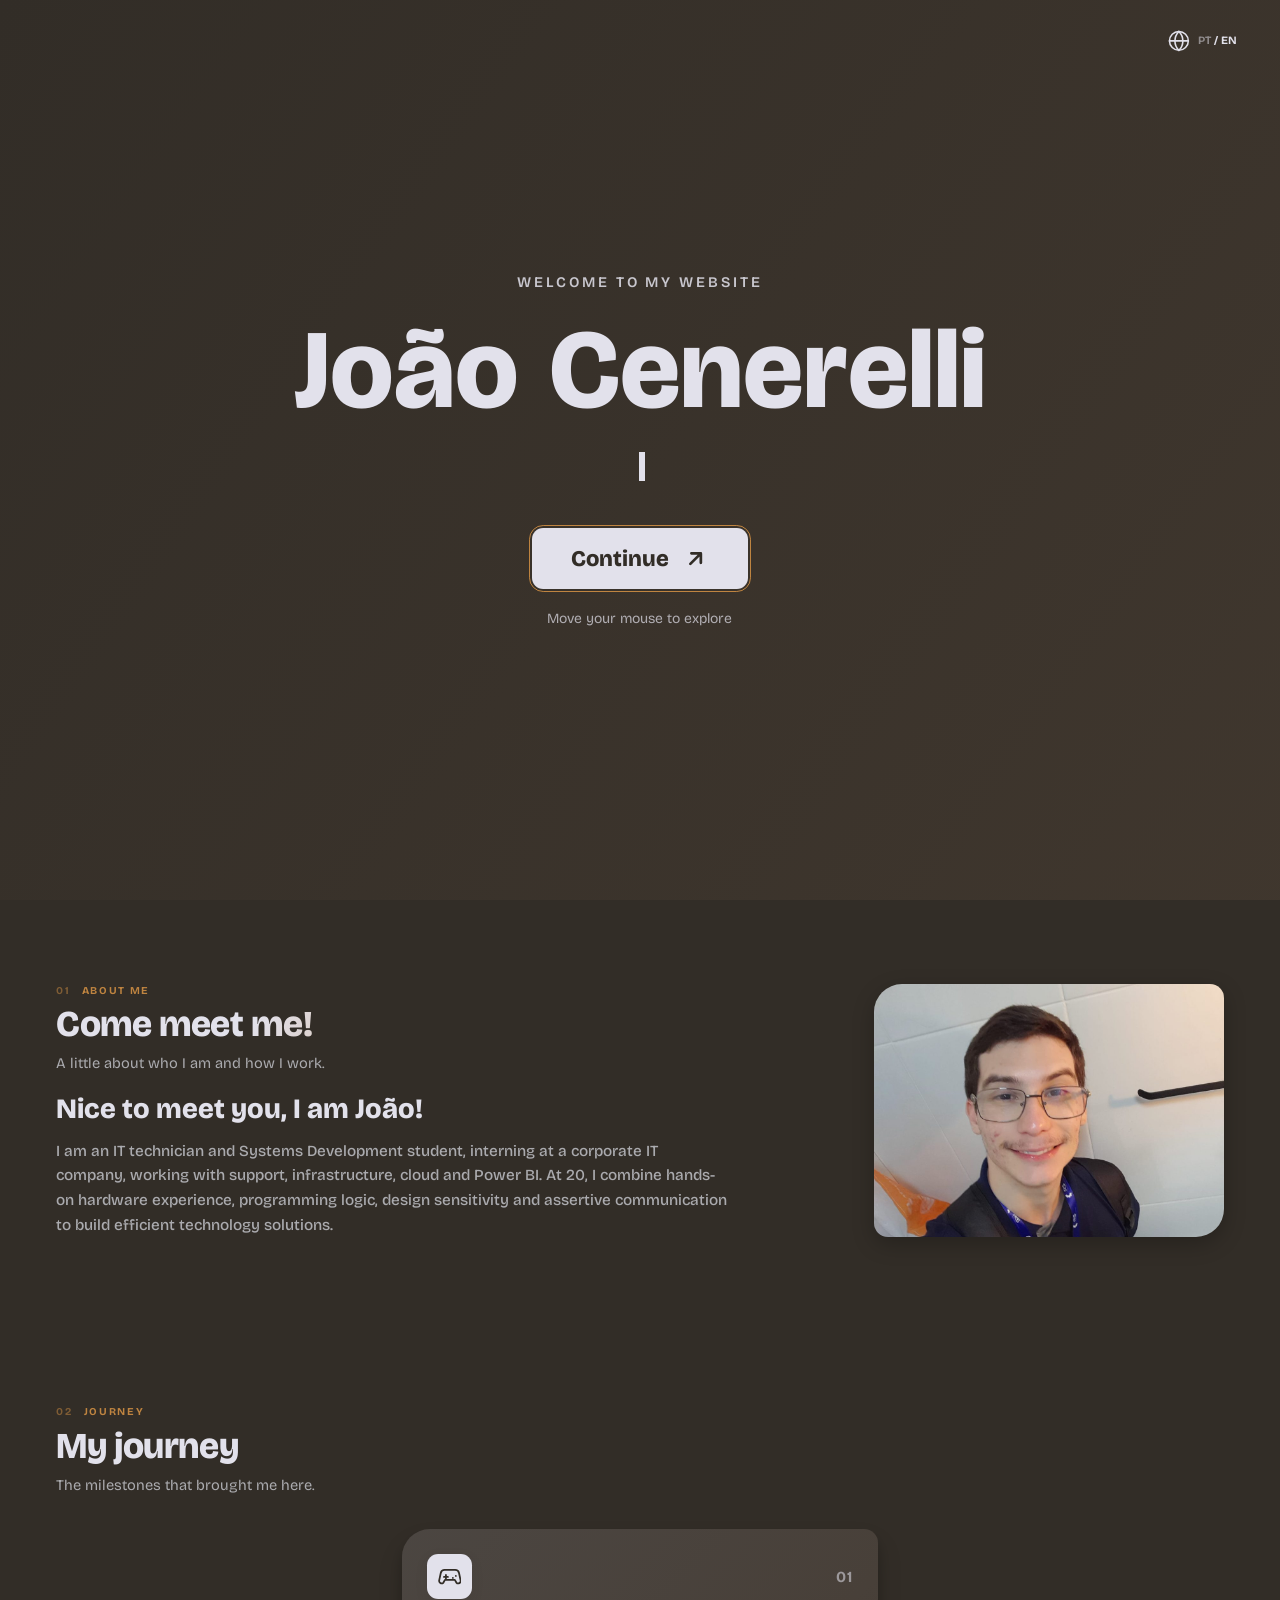
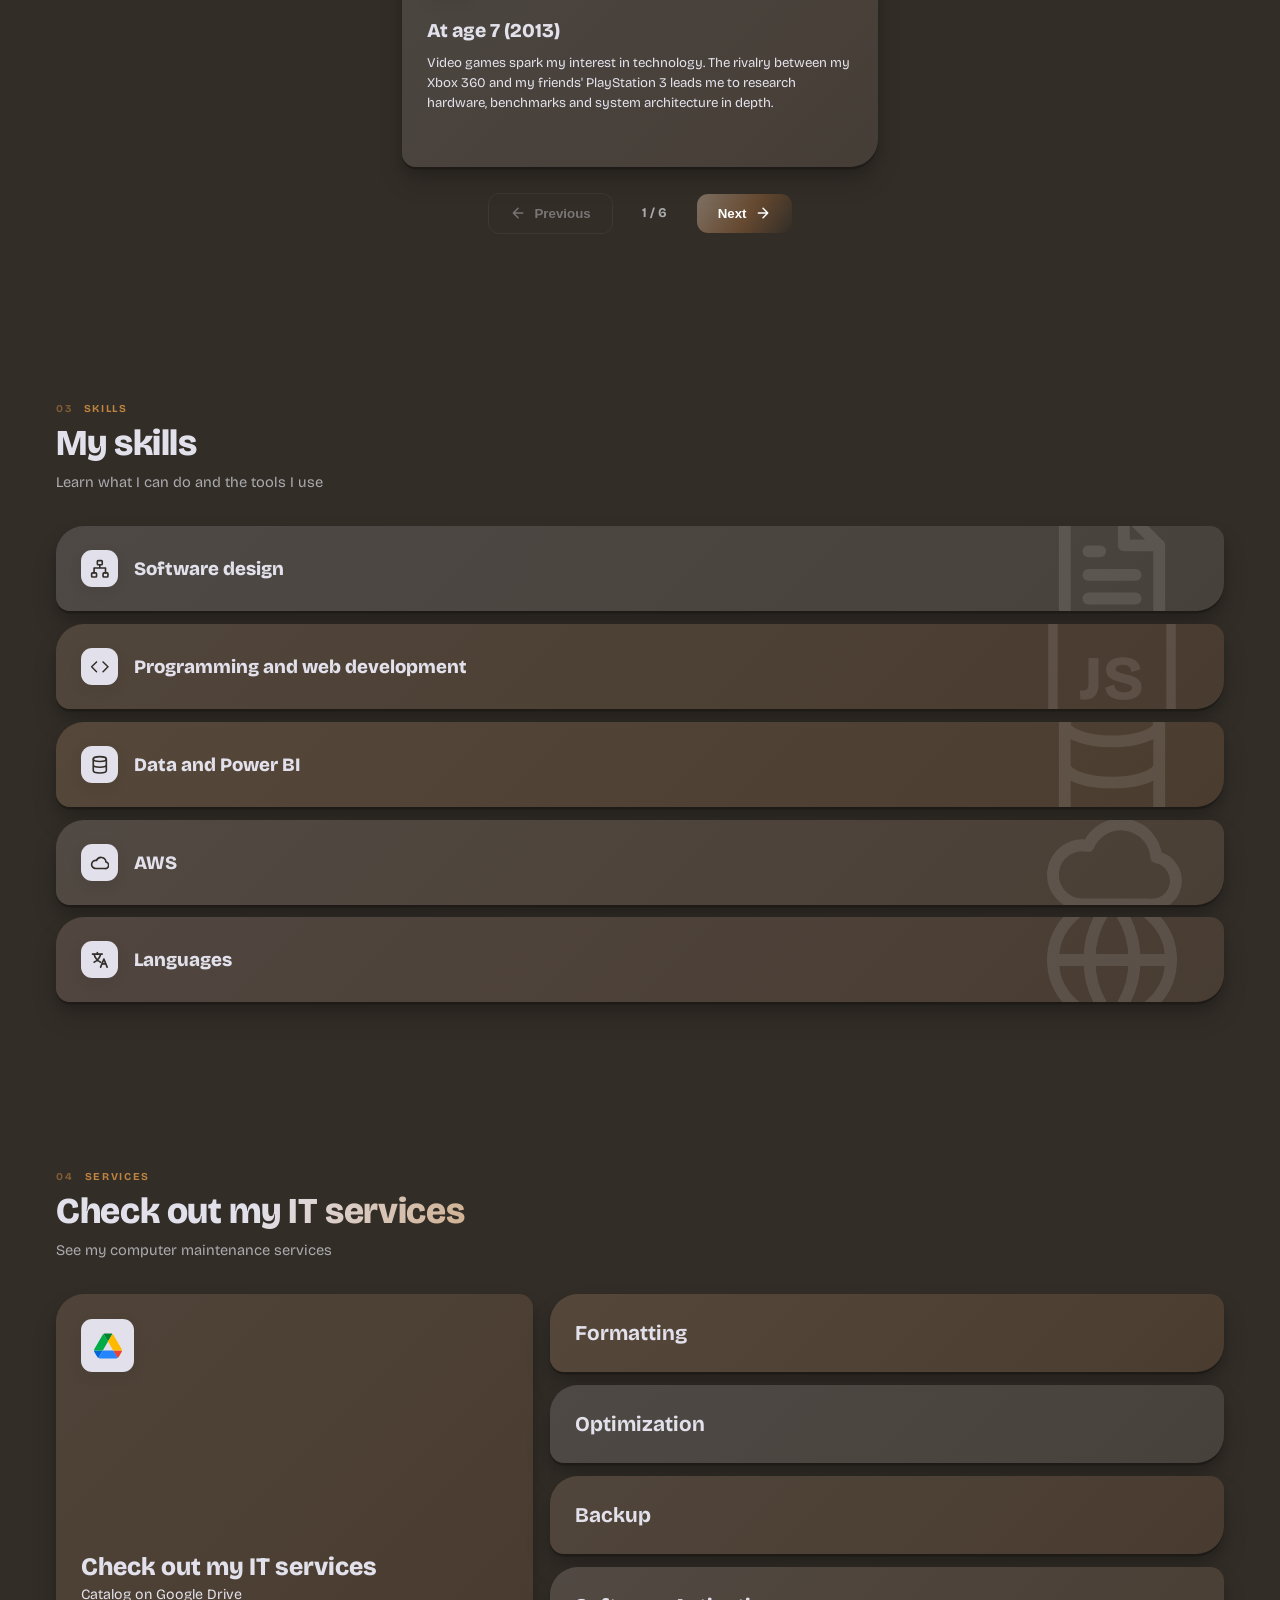
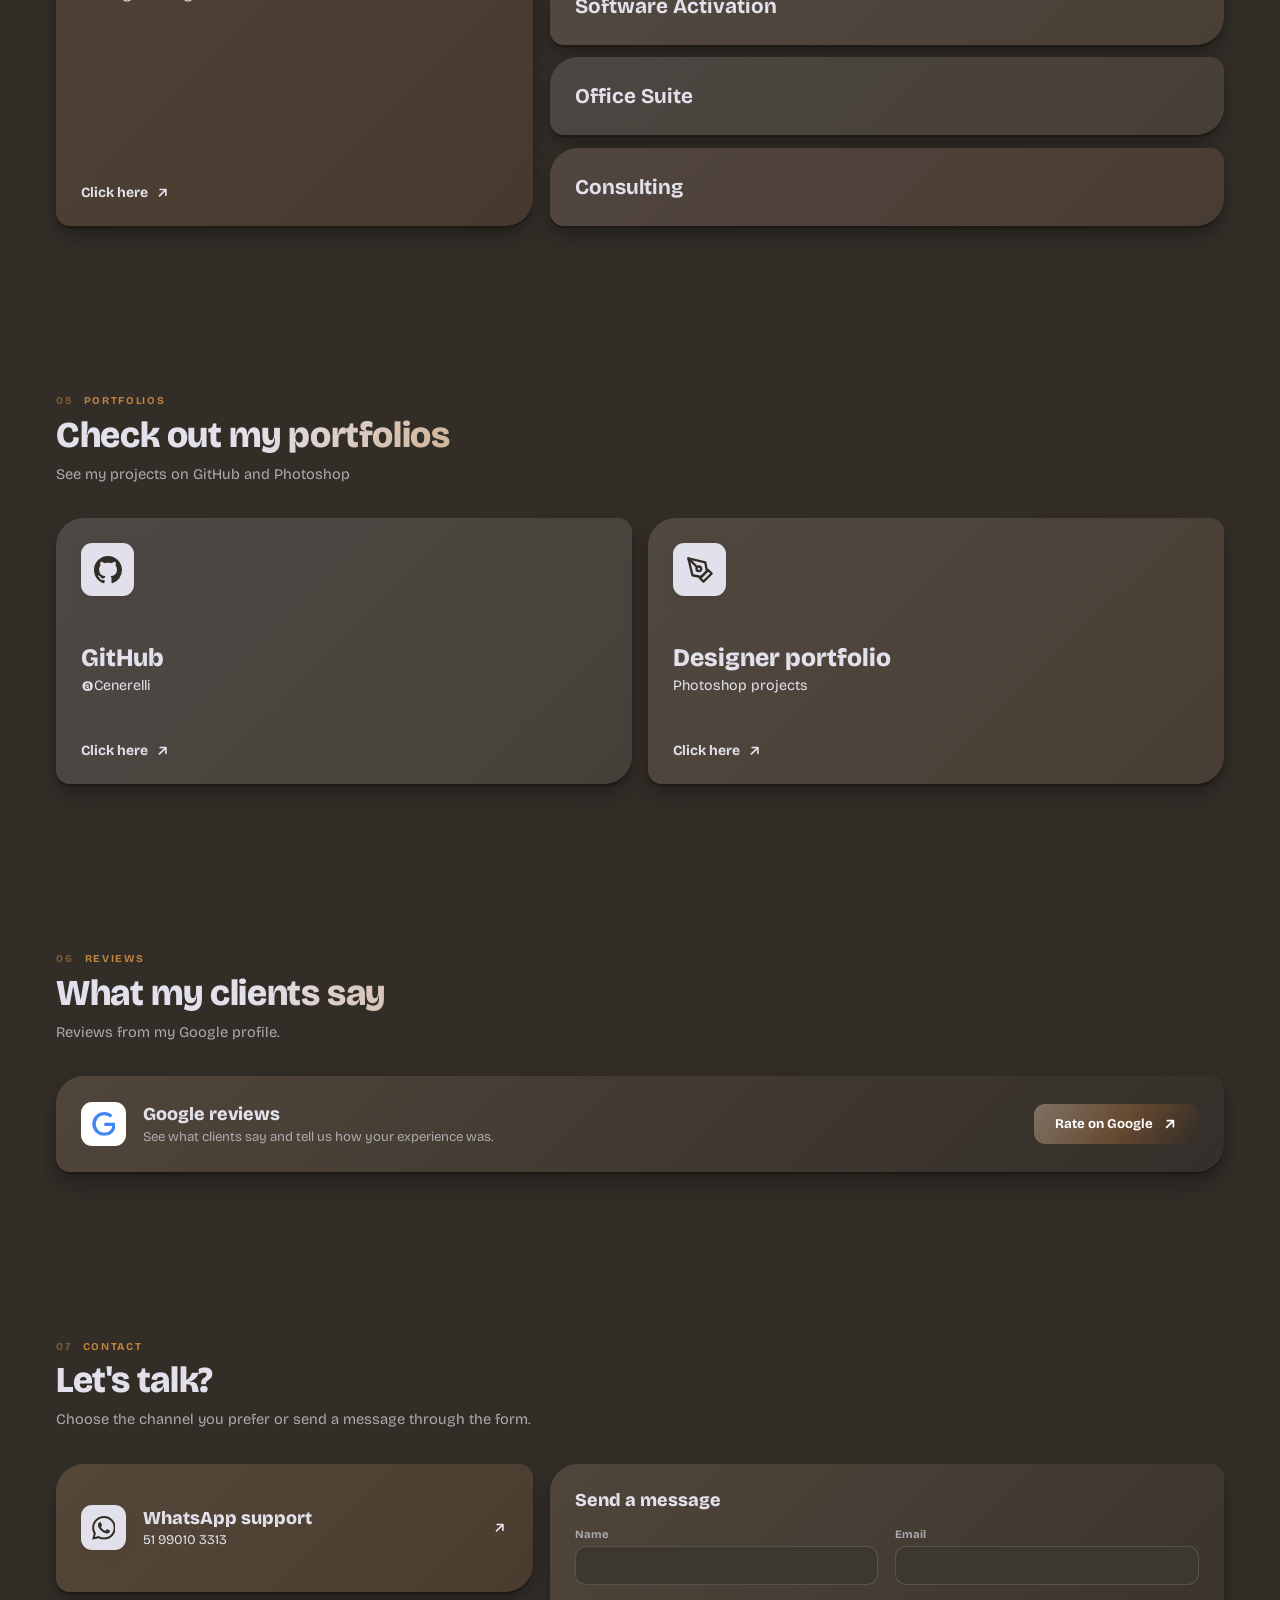
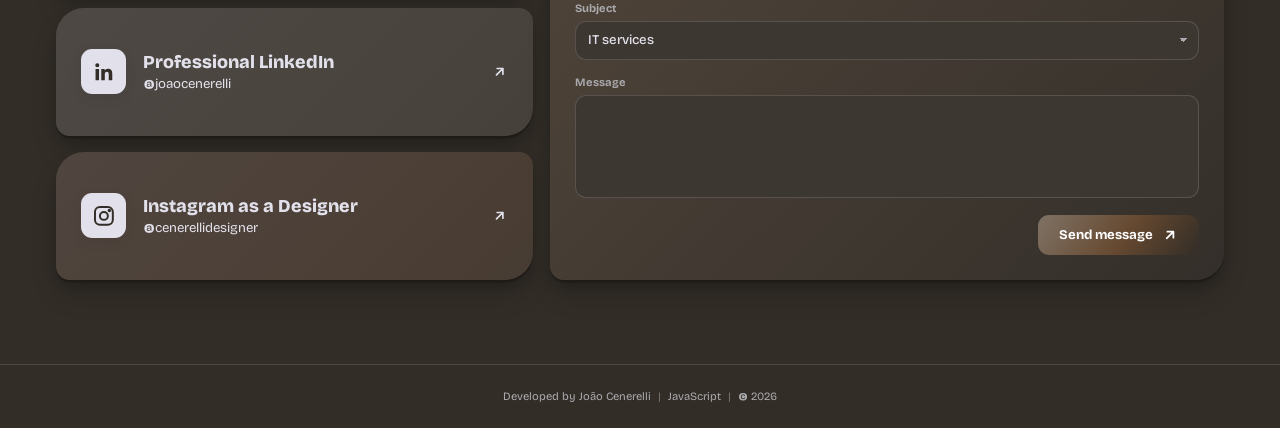
==== commit 486eb391: "Remoção de comentários" ====
--- a/index.html
+++ b/index.html
@@ -13,7 +13,7 @@
     <link rel="stylesheet" href="css/style.css?v=20261111-1" />
   </head>
   <body class="na-tela-boas-vindas">
-    <!-- BIBLIOTECA DE SVG: os desenhos ficam aqui e sao reutilizados com <use>. -->
+    
     <svg width="0" height="0" style="position:absolute" aria-hidden="true">
       <symbol id="icone-seta" viewBox="0 0 24 24" fill="none" stroke="var(--svg-stroke-color, currentColor)" stroke-width="var(--svg-stroke-width, 2.6)" stroke-linecap="round" stroke-linejoin="round"><path d="M7 17L17 7M8 7h9v9" /></symbol>
       <symbol id="icone-whatsapp" viewBox="0 0 24 24"><path d="M17.472 14.382c-.297-.149-1.758-.867-2.03-.967-.273-.099-.471-.148-.67.15-.197.297-.767.966-.94 1.164-.173.199-.347.223-.644.075-.297-.15-1.255-.463-2.39-1.475-.883-.788-1.48-1.761-1.653-2.059-.173-.297-.018-.458.13-.606.134-.133.298-.347.446-.52.149-.174.198-.298.298-.497.099-.198.05-.371-.025-.52-.075-.149-.669-1.612-.916-2.207-.242-.579-.487-.5-.669-.51-.173-.008-.371-.01-.57-.01-.198 0-.52.074-.792.372-.272.297-1.04 1.016-1.04 2.479 0 1.462 1.065 2.875 1.213 3.074.149.198 2.096 3.2 5.077 4.487.709.306 1.262.489 1.694.625.712.227 1.36.195 1.871.118.571-.085 1.758-.719 2.006-1.413.248-.694.248-1.289.173-1.413-.074-.124-.272-.198-.57-.347m-5.421 7.403h-.004a9.87 9.87 0 0 1-5.031-1.378l-.361-.214-3.741.982.998-3.648-.235-.374a9.86 9.86 0 0 1-1.51-5.26c.001-5.45 4.436-9.884 9.888-9.884 2.64 0 5.122 1.03 6.988 2.898a9.825 9.825 0 0 1 2.893 6.994c-.003 5.45-4.437 9.884-9.885 9.884m8.413-18.297A11.815 11.815 0 0 0 12.05 0C5.495 0 .16 5.335.157 11.892c0 2.096.547 4.142 1.588 5.945L.057 24l6.305-1.654a11.882 11.882 0 0 0 5.683 1.448h.005c6.554 0 11.89-5.335 11.893-11.893a11.821 11.821 0 0 0-3.48-8.413z" /></symbol>
@@ -117,7 +117,7 @@
       <symbol id="icone-seta-cima" viewBox="0 0 24 24" fill="none" stroke="var(--svg-stroke-color, currentColor)" stroke-width="var(--svg-stroke-width, 2.2)" stroke-linecap="round" stroke-linejoin="round"><path d="M12 19V5M5 12l7-7 7 7" /></symbol>
     </svg>
 
-    <!-- TELA DE BOAS-VINDAS: exibida antes do conteudo principal. -->
+    
     <div id="boas-vindas" class="boas-vindas">
       <button id="idioma-boas-vindas" class="botao-cabecalho idioma-boas-vindas" type="button" aria-label="Mudar idioma" data-i18n-aria="language.aria">
         <svg class="icone-terra" viewBox="0 0 24 24" aria-hidden="true">
@@ -164,12 +164,10 @@
       </div>
     </div>
 
-    <!-- CONTEUDO DO SITE -->
     <div id="conteudo-site">
       <div class="progresso-rolagem" id="progresso-rolagem"></div>
 
-      <!-- NAVEGACAO: marca, links das secoes e controles de tema/idioma. -->
-      <header class="barra-navegacao" id="barra-navegacao">
+    <header class="barra-navegacao" id="barra-navegacao">
         <a class="marca" href="#inicio" data-goto="inicio">
           <img class="foto-marca" src="assets/avatar.jpg" alt="Foto de João Cenerelli" data-i18n-alt="profile.alt" decoding="async" />
           <span>João Cenerelli</span>
@@ -220,8 +218,8 @@
         </div>
       </header>
       <main>
-        <!-- INICIO / HERO: apresentacao, botoes, foto e icones flutuantes. -->
-        <section id="inicio" class="tela inicio">
+
+    <section id="inicio" class="tela inicio">
           <div class="conteiner grade grade-inicio" id="conteudo-inicio">
             <div class="texto-inicio coluna-7">
               <p class="rotulo-secao"><span data-i18n="profile.role">Técnico de Informática</span></p>
@@ -252,7 +250,7 @@
           </a>
         </section>
 
-        <!-- SOBRE: apresentacao pessoal e imagem. -->
+        
         <section id="sobre" class="tela secao">
           <div class="conteiner">
             <div class="grade grade-sobre">
@@ -275,7 +273,6 @@
           </div>
         </section>
 
-        <!-- TRAJETORIA: cartoes em rolagem horizontal. -->
         <section id="trajetoria" class="tela secao">
           <div class="conteiner">
             <div class="cabecalho-secao">
@@ -365,7 +362,6 @@
           </div>
         </section>
 
-        <!-- COMPETENCIAS: conhecimentos e ferramentas. -->
         <section id="competencias" class="tela secao secao-alternada">
           <div class="conteiner">
             <div class="cabecalho-secao">
@@ -443,7 +439,6 @@
           </div>
         </section>
 
-        <!-- SERVICOS: servicos oferecidos e detalhes. -->
         <section id="servicos" class="tela secao">
           <div class="conteiner">
             <div class="cabecalho-secao">
@@ -499,7 +494,6 @@
           </div>
         </section>
 
-        <!-- PORTFOLIO: links para trabalhos e perfis. -->
         <section id="portfolio" class="tela secao secao-alternada">
           <div class="conteiner">
             <div class="cabecalho-secao">
@@ -543,7 +537,7 @@
           </div>
         </section>
 
-        <!-- AVALIACOES: comentarios e nota do Google. -->
+        
         <section id="avaliacoes" class="tela secao">
           <div class="conteiner">
             <div class="cabecalho-secao">
@@ -572,8 +566,7 @@
           </div>
         </section>
 
-        <!-- CONTATO: links e formulario de mensagem. -->
-        <section id="contato" class="tela secao secao-alternada">
+         <section id="contato" class="tela secao secao-alternada">
           <div class="conteiner">
             <div class="cabecalho-secao">
               <p class="rotulo-secao">
@@ -659,8 +652,7 @@
         </section>
       </main>
 
-      <!-- RODAPE: autoria e ano atualizado pelo JavaScript. -->
-      <footer class="rodape">
+       <footer class="rodape">
         <span class="texto-rodape" data-i18n="footer.by">Desenvolvido por</span>
         João Cenerelli
         <b>|</b>
@@ -673,8 +665,7 @@
         <svg aria-hidden="true"><use href="#icone-seta-cima" /></svg>
       </button>
     </div>
-    <!-- DADOS DE TRADUCAO e interacoes da pagina. -->
-    <script src="js/texts.js?v=20261111-2"></script>
+<script src="js/texts.js?v=20261111-2"></script>
     <script src="js/script.js?v=20261111-5"></script>
   </body>
 </html>
--- a/css/style.css
+++ b/css/style.css
@@ -1,14 +1,4 @@
-/* ==========================================================================
-   GUIA DE EDICAO
-   1. Temas e controles globais: :root (claro) e [data-theme="dark"].
-   2. Cada bloco abaixo corresponde a uma parte do site, na ordem da pagina.
-   3. Icones flutuantes da hero: procure "ICONES SVG FLUTUANTES DA HERO".
-   4. Celular e tablet: procure "RESPONSIVIDADE".
-
-   Dica: use Ctrl+F com o nome da classe que aparece no index.html.
-   Para editar o contorno dos SVGs, procure --svg-stroke-width e
-   --svg-stroke-color.
-   ========================================================================== */
+
 @font-face {
   font-family: "Bricolage Grotesque";
   src: url("../fonts/BricolageGrotesque-Variable.ttf") format("truetype");
@@ -17,8 +7,6 @@
   font-display: swap;
 }
 :root {
-  /* PALETA CLARA */
-  /* Fundo, textos e cores principais */
   --bg: #ffdbbb;
   --bg-alt: #fff3e8;
   --bg-gradient: radial-gradient(ellipse at 8% 12%, rgba(153, 126, 103, 0.12), transparent 31%), radial-gradient(ellipse at 91% 30%, rgba(204, 190, 177, 0.35), transparent 32%), radial-gradient(ellipse at 56% 88%, rgba(255, 255, 255, 0.28), transparent 35%), linear-gradient(145deg, #ffdbbb 0%, #f6e5d7 48%, #e8d8c8 100%);
@@ -36,21 +24,18 @@
   --accent-highlight: #ffdbbb;
   --accent-gradient: linear-gradient(125deg, #997e67 0%, #7f6250 54%, #664930 100%);
 
-  /* Cartoes, icones internos e sombras */
-  --shadow: 0 0.5rem 1.6rem rgba(68, 48, 32, 0.12);
+   --shadow: 0 0.5rem 1.6rem rgba(68, 48, 32, 0.12);
   --card-ink: #322d27;
   --card-icon-bg: #fff3e8;
   --card-icon-text: #664930;
   --card-shadow: 0 0.18rem 0 rgba(68, 48, 32, 0.14), 0 0.55rem 1rem rgba(68, 48, 32, 0.12), 0 1.1rem 1.8rem rgba(68, 48, 32, 0.09);
   --card-shadow-hover: 0 0.3rem 0 rgba(68, 48, 32, 0.18), 0 1rem 1.6rem rgba(68, 48, 32, 0.16), 0 1.7rem 2.6rem rgba(68, 48, 32, 0.12);
 
-  /* Tela de boas-vindas */
   --welcome-gradient: linear-gradient(125deg, #ffdbbb 0%, #f0dfd0 52%, #ccbeb1 100%);
   --welcome-text: #664930;
   --welcome-button-bg: #fff3e8;
   --welcome-button-text: #664930;
 
-  /* Gradientes dos cartoes coloridos */
   --card-sunrise: linear-gradient(135deg, #ffdbbb 0%, #f6d5b8 52%, #ecc9ab 100%);
   --card-ocean: linear-gradient(135deg, #fff1e2 0%, #e9d8c9 48%, #ccbeb1 100%);
   --card-orchid: linear-gradient(135deg, #f8e9dc 0%, #e6d3c2 52%, #ccbeb1 100%);
@@ -58,16 +43,13 @@
   --card-candy: linear-gradient(135deg, #f7e6d8 0%, #e5d2c1 50%, #cbbbab 100%);
   --card-sky: linear-gradient(135deg, #fff3e8 0%, #eadbcd 50%, #d3c5b9 100%);
 
-  /* Cursor personalizado */
-  --cursor-fill: #087fc6;
-  --cursor-outline: #f6fdff;
-
-
-  /* Contorno padrao dos desenhos SVG */
+  --cursor-fill: #664930;
+  --cursor-outline: #fff3e8;
+
+
   --svg-stroke-width: unset;
   --svg-stroke-color: unset;
 
-  /* Bordas padrao dos elementos */
   --card-border: 0 solid transparent;
   --field-border: 0.06rem solid var(--hairline);
   --primary-button-border: 0 solid transparent;
@@ -76,21 +58,17 @@
   --welcome-button-border: 0 solid transparent;
   --navbar-border: 0.06rem solid var(--hairline);
 
-  /* Cantos arredondados */
   --card-radius: 2rem 1rem 2rem 1rem;
   --card-radius-mobile: 1.5rem 0.85rem 1.5rem 0.85rem;
   --radius: 1.2rem;
   --radius-sm: 0.8rem;
 
-  /* Espacamentos e velocidade das animacoes */
   --gap: 1.2rem;
   --pad: 1.8rem;
   --section: 6rem;
   --hover-ease: cubic-bezier(0.22, 1, 0.36, 1);
 }
 [data-theme="dark"] {
-  /* PALETA ESCURA ORIGINAL */
-  /* Fundo, textos e cores principais */
   --bg: #322d27;
   --bg-alt: #292521;
   --bg-gradient: radial-gradient(ellipse at 8% 12%, rgba(191, 132, 64, 0.2), transparent 31%), radial-gradient(ellipse at 91% 30%, rgba(127, 114, 101, 0.22), transparent 32%), radial-gradient(ellipse at 56% 88%, rgba(170, 170, 174, 0.1), transparent 35%), linear-gradient(145deg, #322d27 0%, #292521 48%, #3b342e 100%);
@@ -108,7 +86,6 @@
   --accent-highlight: #e2e1eb;
   --accent-gradient: linear-gradient(125deg, #7f7265 0%, #664930 54%, #322d27 100%);
 
-  /* Cartoes, icones internos e sombras */
   --shadow: 0 0.5rem 1.6rem rgba(0, 0, 0, 0.24);
   --card-ink: #e2e1eb;
   --card-icon-bg: #e2e1eb;
@@ -116,13 +93,11 @@
   --card-shadow: 0 0.18rem 0 rgba(0, 0, 0, 0.2), 0 0.55rem 1rem rgba(0, 0, 0, 0.18), 0 1.1rem 1.8rem rgba(0, 0, 0, 0.14);
   --card-shadow-hover: 0 0.3rem 0 rgba(0, 0, 0, 0.25), 0 1rem 1.6rem rgba(0, 0, 0, 0.22), 0 1.7rem 2.6rem rgba(0, 0, 0, 0.18);
 
-  /* Tela de boas-vindas */
   --welcome-gradient: linear-gradient(125deg, #322d27 0%, #40372e 52%, #4e4031 100%);
   --welcome-text: #e2e1eb;
   --welcome-button-bg: #e2e1eb;
   --welcome-button-text: #322d27;
 
-  /* Gradientes dos cartoes coloridos */
   --card-sunrise: linear-gradient(135deg, #51463c 0%, #4a3c30 52%, #3b342e 100%);
   --card-ocean: linear-gradient(135deg, #4c4743 0%, #484039 48%, #3b342e 100%);
   --card-orchid: linear-gradient(135deg, #514943 0%, #4b4036 52%, #3b342e 100%);
@@ -130,9 +105,8 @@
   --card-candy: linear-gradient(135deg, #514640 0%, #4a3e34 50%, #3b342e 100%);
   --card-sky: linear-gradient(135deg, #4e4945 0%, #49433d 50%, #3b342e 100%);
 
-  /* Cursor personalizado */
-  --cursor-fill: #62c5ff;
-  --cursor-outline: #102b46;
+  --cursor-fill: #bf8440;
+  --cursor-outline: #322d27;
 
 }
 * {
@@ -172,7 +146,7 @@
   max-width: calc(100% - 8rem);
   margin: 0 auto;
 }
-/* ---------- Barra de progresso e navegacao fixa ---------- */
+
 .progresso-rolagem {
   position: fixed;
   top: 0;
@@ -290,7 +264,7 @@
 .opcao-idioma.ativo {
   opacity: 1;
 }
-/* ---------- Estrutura e hierarquia dos titulos das secoes ---------- */
+
 .tela {
   position: relative;
 }
@@ -328,7 +302,7 @@
   line-height: 1.5;
   color: var(--muted);
 }
-/* ---------- Inicio / hero ---------- */
+
 .inicio {
   min-height: 100vh;
   display: flex;
@@ -466,7 +440,7 @@
     transform-origin: bottom;
   }
 }
-/* ---------- Cartoes e interacao de inclinacao ---------- */
+
 [data-tilt] {
   transform: perspective(1100px) rotateX(var(--rx, 0deg)) rotateY(var(--ry, 0deg));
   transition:
@@ -619,7 +593,7 @@
   gap: 1.2rem;
   height: 38rem;
 }
-/* ---------- Secao sobre ---------- */
+
 .grade-sobre {
   display: grid;
   grid-template-columns: 1fr 1fr;
@@ -666,7 +640,7 @@
     color: var(--accent);
   }
 }
-/* ---------- Trajetoria (carrossel no fim do arquivo) ---------- */
+
 .cartao-trajetoria {
   flex: none;
   width: 22rem;
@@ -720,7 +694,7 @@
 .cartao-trajetoria:focus-visible p {
   color: rgba(255, 255, 255, 0.9);
 }
-/* ---------- Listas expansivas de competencias e servicos ---------- */
+
 .lista-competencias,
 .lista-servicos {
   display: flex;
@@ -837,8 +811,7 @@
   opacity: 1;
   margin-top: 0.7rem;
 }
-/* ---------- Estrelas das avaliacoes ---------- */
-/* ---------- Rodape ---------- */
+
 .rodape {
   padding: 1.8rem 0;
   text-align: center;
@@ -851,8 +824,7 @@
   opacity: 0.6;
   margin: 0 0.3rem;
 }
-/* ---------- Animacoes de entrada ao rolar a pagina ---------- */
-/* ---------- Botao e desenho da troca de idioma ---------- */
+
 .icone-terra circle,
 .icone-terra path {
   fill: none;
@@ -868,7 +840,7 @@
     transform: rotate(360deg);
   }
 }
-/* ---------- Transicao ao trocar o idioma ---------- */
+
 main,
 .links-navegacao,
 .texto-rodape,
@@ -881,7 +853,7 @@
 html.trocando-idioma .cartao-boas-vindas {
   opacity: 0;
 }
-/* ---------- Tela de boas-vindas ---------- */
+
 .boas-vindas {
   position: fixed;
   inset: 0;
@@ -956,20 +928,20 @@
 }
 .letra {
   display: inline-block;
-  animation: letter-in 0.7s both;
-  animation-delay: calc(var(--i) * 60ms);
-  transition:
-    transform 0.3s cubic-bezier(0.3, 1.6, 0.5, 1),
-    color 0.2s;
+  animation: letter-in 0.45s both;
+  animation-delay: calc(var(--i) * 35ms);
+  transition:
+    transform 0.25s ease,
+    color 0.25s ease;
 }
 .letra:hover {
-  transform: translateY(-1rem) scale(1.12) rotate(-5deg);
-  color: #9cc5ff;
+  transform: translateY(-0.25rem) scale(1.04);
+  color: var(--accent);
 }
 @keyframes letter-in {
   from {
     opacity: 0;
-    translate: 0 3rem;
+    translate: 0 1rem;
   }
 }
 .funcao-boas-vindas {
@@ -1027,7 +999,7 @@
   font-size: 1rem;
   opacity: 0.7;
 }
-/* ---------- Cursor personalizado criado pelo JavaScript ---------- */
+
 html.ponteiro-personalizado,
 html.ponteiro-personalizado * {
   cursor: none !important;
@@ -1045,33 +1017,72 @@
 .ponteiro.visivel {
   opacity: 1;
 }
-.seta-ponteiro {
+.icone-cursor {
   position: absolute;
   left: 0;
   top: 0;
   width: 32px;
   height: 32px;
+  overflow: visible;
+  opacity: 0;
+  visibility: hidden;
   transform-origin: 6px 6px;
-  transition: transform 0.25s cubic-bezier(0.3, 1.4, 0.5, 1);
-  filter: drop-shadow(0 0 3px rgba(24, 157, 255, 0.7));
-}
-.seta-ponteiro .contorno {
+  transform: scale(0.88);
+  transition:
+    opacity 0.16s ease,
+    transform 0.16s ease,
+    visibility 0.16s;
+}
+.cursor-seta {
+  opacity: 1;
+  visibility: visible;
+  transform: scale(1);
+}
+.cursor-seta path {
+  fill: var(--cursor-fill);
+  stroke: var(--cursor-outline);
+  stroke-width: 1.6;
+  stroke-linejoin: round;
+}
+.cursor-mao path {
   fill: var(--cursor-outline);
-  stroke: var(--svg-stroke-color, var(--cursor-outline));
-  stroke-width: var(--svg-stroke-width, 4.4);
+  stroke: var(--cursor-fill);
+  stroke-width: 1.8;
+  stroke-linecap: round;
   stroke-linejoin: round;
 }
-.seta-ponteiro .corpo-vetor {
-  fill: var(--cursor-fill);
-  stroke: var(--svg-stroke-color, var(--cursor-fill));
-  stroke-width: var(--svg-stroke-width, 2);
-  stroke-linejoin: round;
-}
-.ponteiro.com-ponteiro-sobre .seta-ponteiro {
-  transform: scale(1.25);
-}
-.ponteiro.pressionado .seta-ponteiro {
-  transform: scale(0.8);
+.cursor-mao {
+  left: -5px;
+  top: -1px;
+  transform-origin: 11px 7px;
+}
+.cursor-texto {
+  left: 0;
+  top: -8px;
+  width: 12px;
+  height: 28px;
+  transform-origin: 6px 14px;
+}
+.cursor-texto path {
+  fill: none;
+  stroke: var(--cursor-fill);
+  stroke-width: 1.8;
+  stroke-linecap: round;
+}
+.ponteiro.modo-hover .cursor-seta,
+.ponteiro.modo-texto .cursor-seta {
+  opacity: 0;
+  visibility: hidden;
+  transform: scale(0.88);
+}
+.ponteiro.modo-hover .cursor-mao,
+.ponteiro.modo-texto .cursor-texto {
+  opacity: 1;
+  visibility: visible;
+  transform: scale(1);
+}
+.ponteiro.pressionado .icone-cursor {
+  scale: 0.88;
 }
 a:focus-visible,
 button:focus-visible {
@@ -1079,7 +1090,7 @@
   outline-offset: 0.2rem;
 }
 
-/* ---------- Grade geral, espacamentos, avaliacoes e formulario ---------- */
+
 .grade {
   display: grid;
   grid-template-columns: repeat(12, minmax(0, 1fr));
@@ -1414,9 +1425,8 @@
   transition-timing-function: var(--hover-ease);
 }
 
-/* ---------- RESPONSIVIDADE: tablet ---------- */
 @media (max-width: 900px) {
-  /* Navbar mobile: barra superior simples + navegacao fixa embaixo */
+
   .barra-navegacao {
     height: 3.6rem;
     gap: 0.6rem;
@@ -1527,8 +1537,25 @@
     height: 38rem;
   }
 }
-/* ---------- RESPONSIVIDADE: celular ---------- */
+
 @media (max-width: 600px) {
+  .links-navegacao {
+    gap: 0.05rem;
+  }
+  .links-navegacao a {
+    gap: 0.2rem;
+  }
+  .links-navegacao a.ativo {
+    flex-grow: 4.2;
+  }
+  .icone-nav {
+    width: 1.2rem;
+    height: 1.2rem;
+  }
+  .links-navegacao a.ativo span {
+    overflow: hidden;
+    font-size: 0.64rem;
+  }
   .marca {
     gap: 0.5rem;
     font-size: 0.95rem;
@@ -1555,6 +1582,11 @@
   }
   .cabecalho-secao {
     margin-bottom: 2rem;
+    margin-inline: auto;
+    text-align: center;
+  }
+  .cabecalho-secao .rotulo-secao {
+    justify-content: center;
   }
   .cabecalho-secao h2 {
     font-size: 2.15rem;
@@ -1576,6 +1608,18 @@
   .visual-sobre {
     grid-column: 1/-1;
   }
+  .texto-inicio {
+    text-align: center;
+  }
+  .texto-inicio .rotulo-secao {
+    justify-content: center;
+  }
+  .introducao-inicio {
+    margin-inline: auto;
+  }
+  .acoes-inicio {
+    justify-content: center;
+  }
   .inicio h1 {
     font-size: clamp(2.8rem, 13vw, 4.2rem);
   }
@@ -1593,15 +1637,20 @@
     justify-self: center;
     width: min(100%, 21rem);
   }
+  .sobre-conteudo {
+    width: 100%;
+    text-align: center;
+  }
   .titulo-destaque-sobre {
     font-size: 1.7rem;
   }
-  .grade-sobre .visual-sobre {
-    grid-row: 1;
+  .introducao-sobre {
+    width: 100%;
   }
   .visual-sobre {
     height: auto;
     aspect-ratio: 4/5;
+    grid-row: auto;
   }
   .cartao-trajetoria {
     width: min(78vw, 22rem);
@@ -1687,25 +1736,48 @@
     flex-direction: column;
   }
   .titulo-boas-vindas {
-    font-size: clamp(3.8rem, 16vw, 6rem);
-    gap: 0 0.7rem;
+    font-size: clamp(3rem, 13vw, 4.6rem);
+    gap: 0 0.45rem;
   }
   .cartao-boas-vindas {
-    gap: 1rem;
-    padding: 1.25rem;
+    width: min(100%, 30rem);
+    gap: 0.85rem;
+    padding: 1.25rem 0.5rem;
   }
   .chamada-inicial-boas-vindas {
     font-size: 0.8rem;
   }
+  .boas-vindas {
+    background-size: cover;
+    animation: none;
+  }
+  .boas-vindas.saindo {
+    animation: welcome-out-mobile 0.35s ease forwards;
+  }
+  @keyframes welcome-out-mobile {
+    to {
+      opacity: 0;
+    }
+  }
+  .letra {
+    animation: none;
+  }
+  .letra:hover {
+    transform: translateY(-0.12rem);
+  }
   .funcao-boas-vindas {
+    min-height: 2rem;
     font-size: 1.35rem;
   }
   .botao-boas-vindas {
     font-size: 1.25rem;
     padding: 1rem 1.8rem;
   }
-}
-/* ---------- Ajustes para telas sem mouse ---------- */
+  .dica-boas-vindas {
+    display: none;
+  }
+}
+
 @media (hover: none) {
   .linha-competencia .corpo-competencia,
   .selo-servico p {
@@ -1719,7 +1791,7 @@
     flex: 1 1 auto;
   }
 }
-/* ---------- Aparencia final dos cartoes coloridos ---------- */
+
 .cartao-link,
 .cartao-trajetoria,
 .linha-competencia,
@@ -2009,7 +2081,7 @@
 }
 
 
-/* ---------- Trajetoria em carrossel (um card por vez) ---------- */
+
 .trilho-trajetoria {
   display: grid;
 }
@@ -2075,7 +2147,6 @@
   pointer-events: none;
 }
 
-/* ---------- Botao de voltar ao topo (aparece no rodape) ---------- */
 .voltar-topo {
   position: fixed;
   right: 1.6rem;
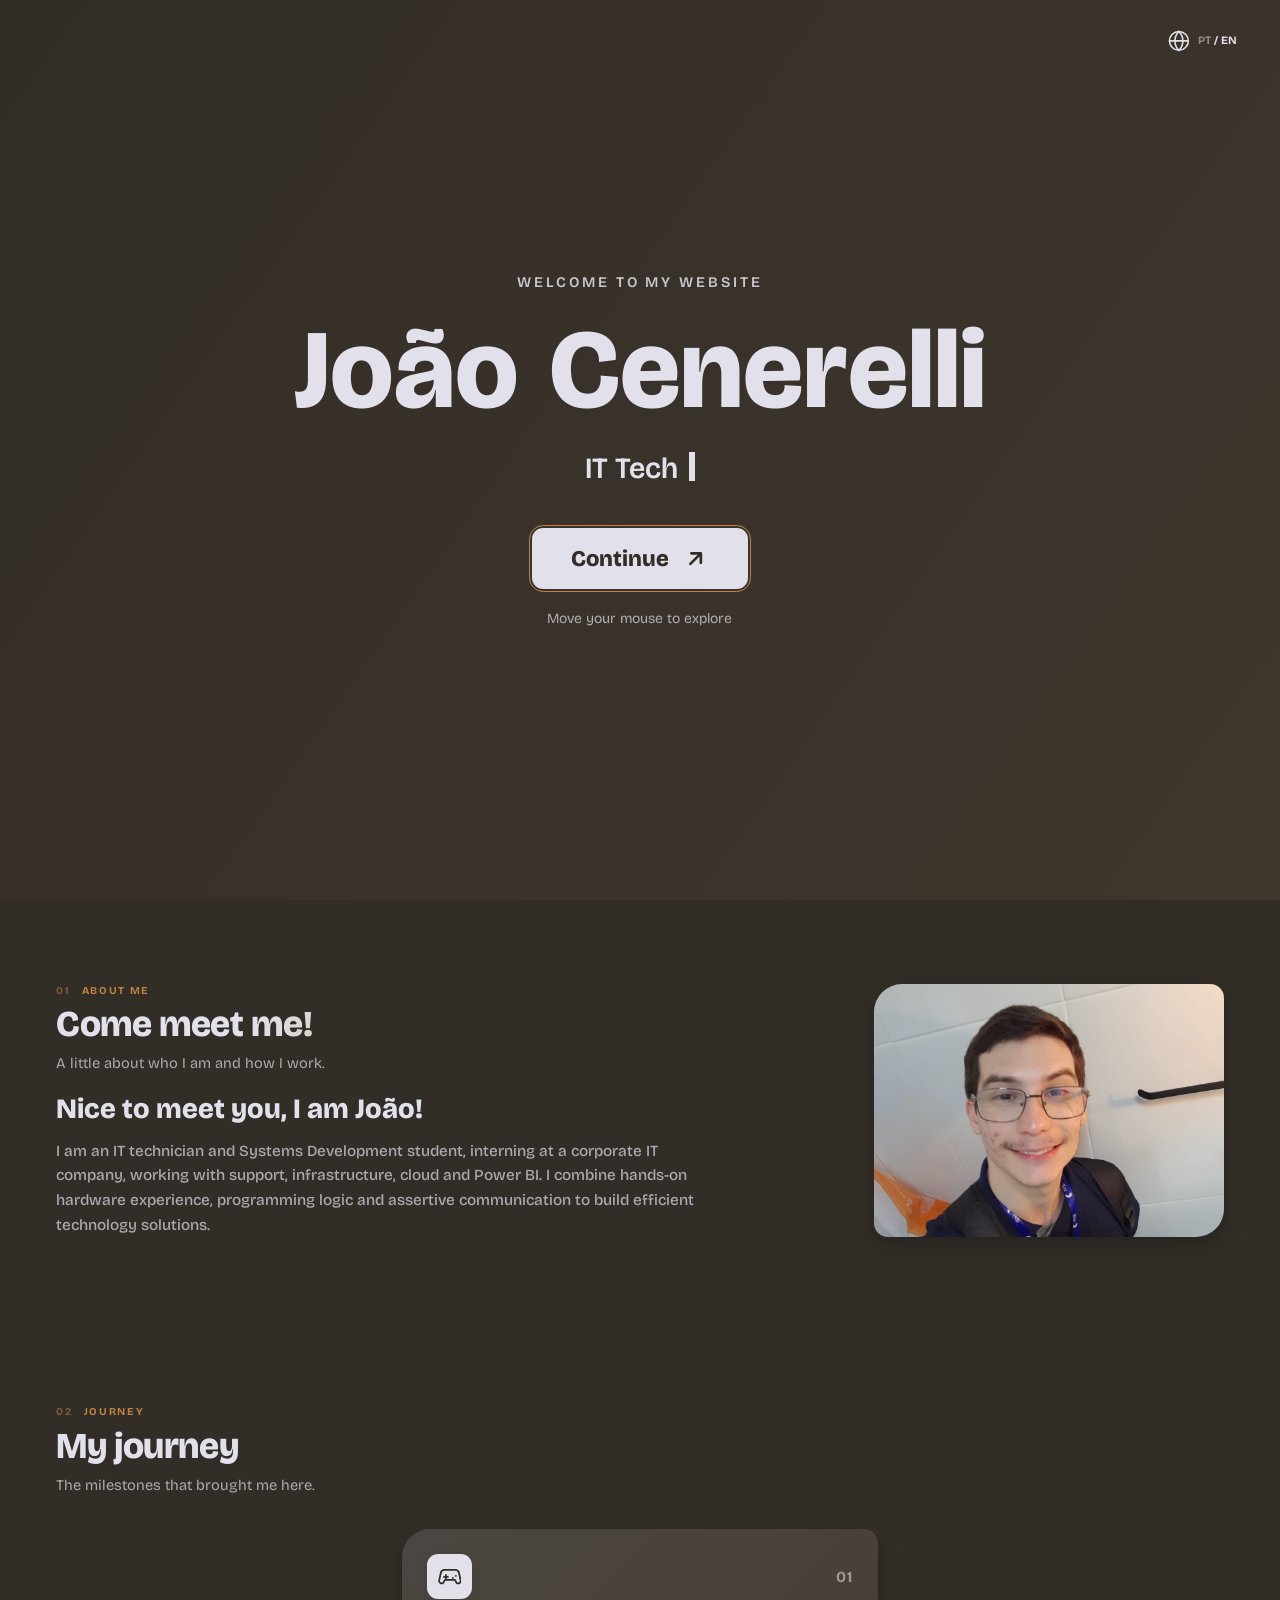
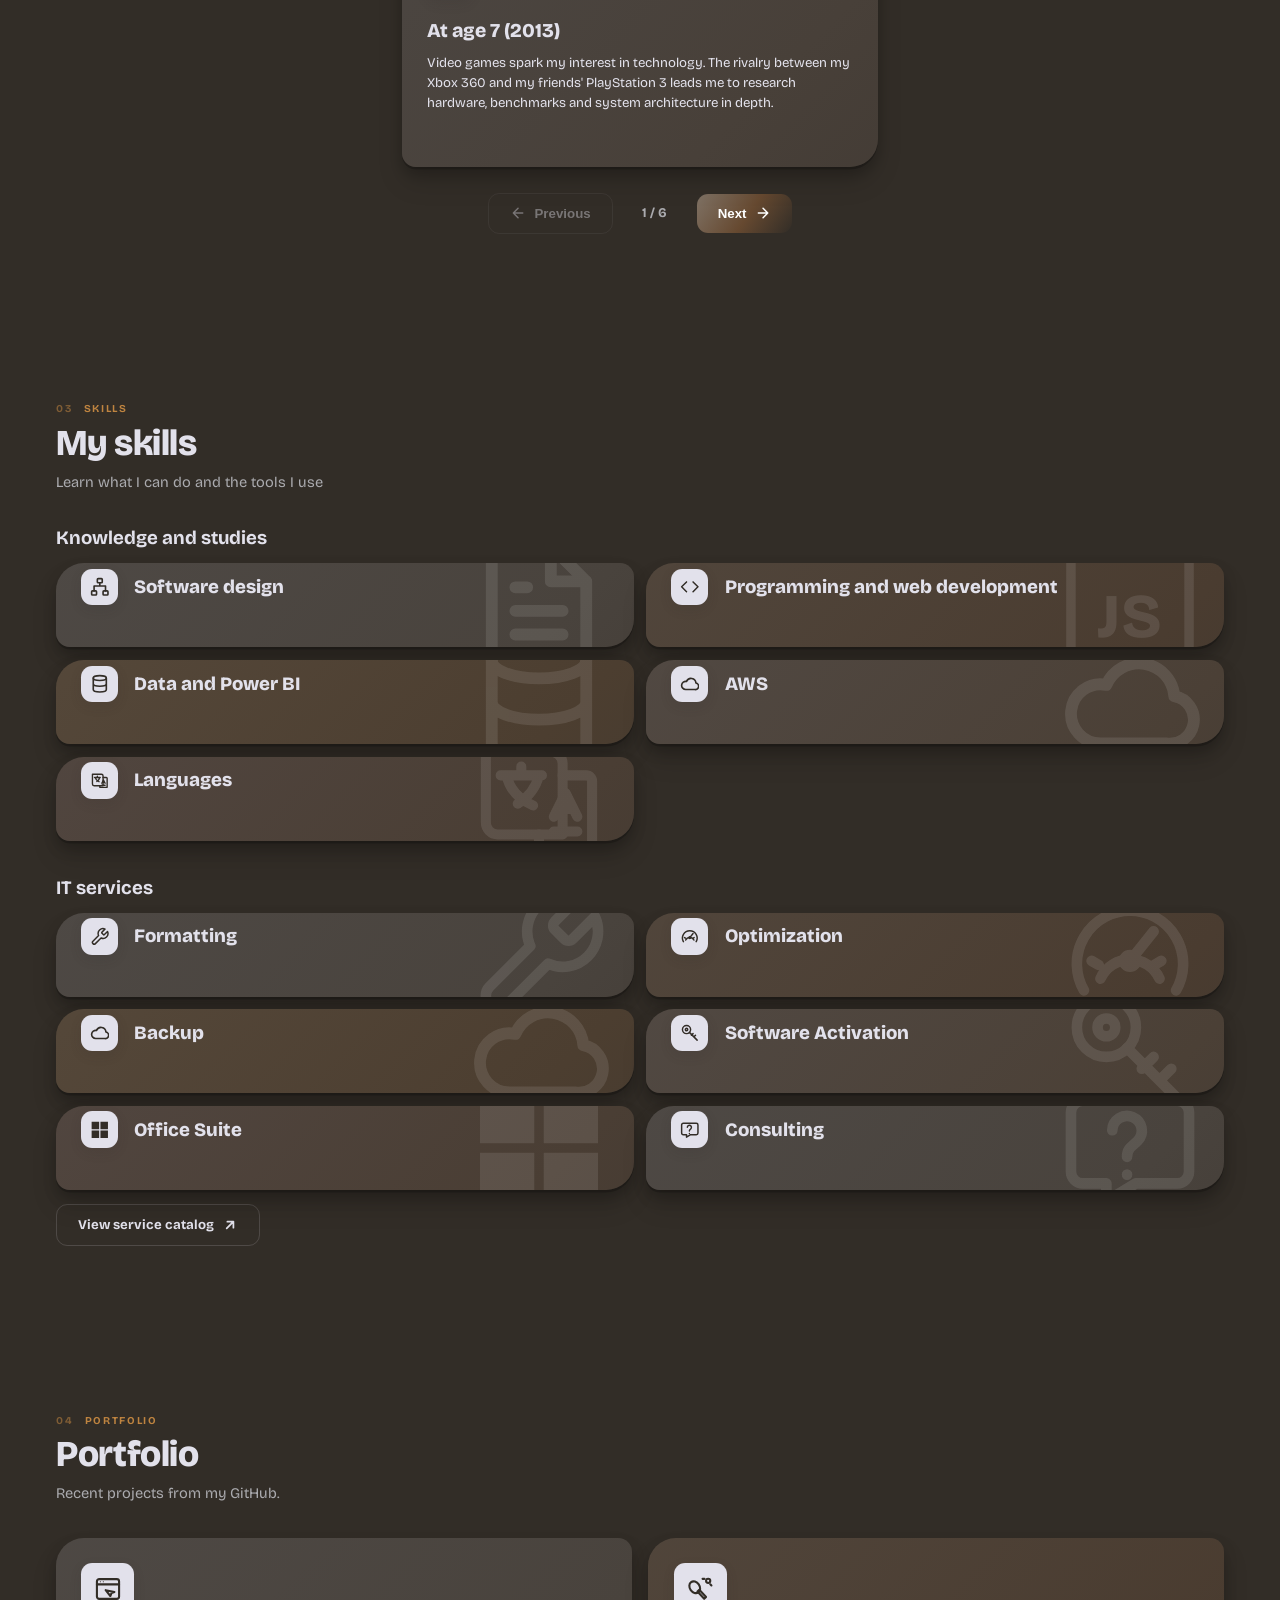
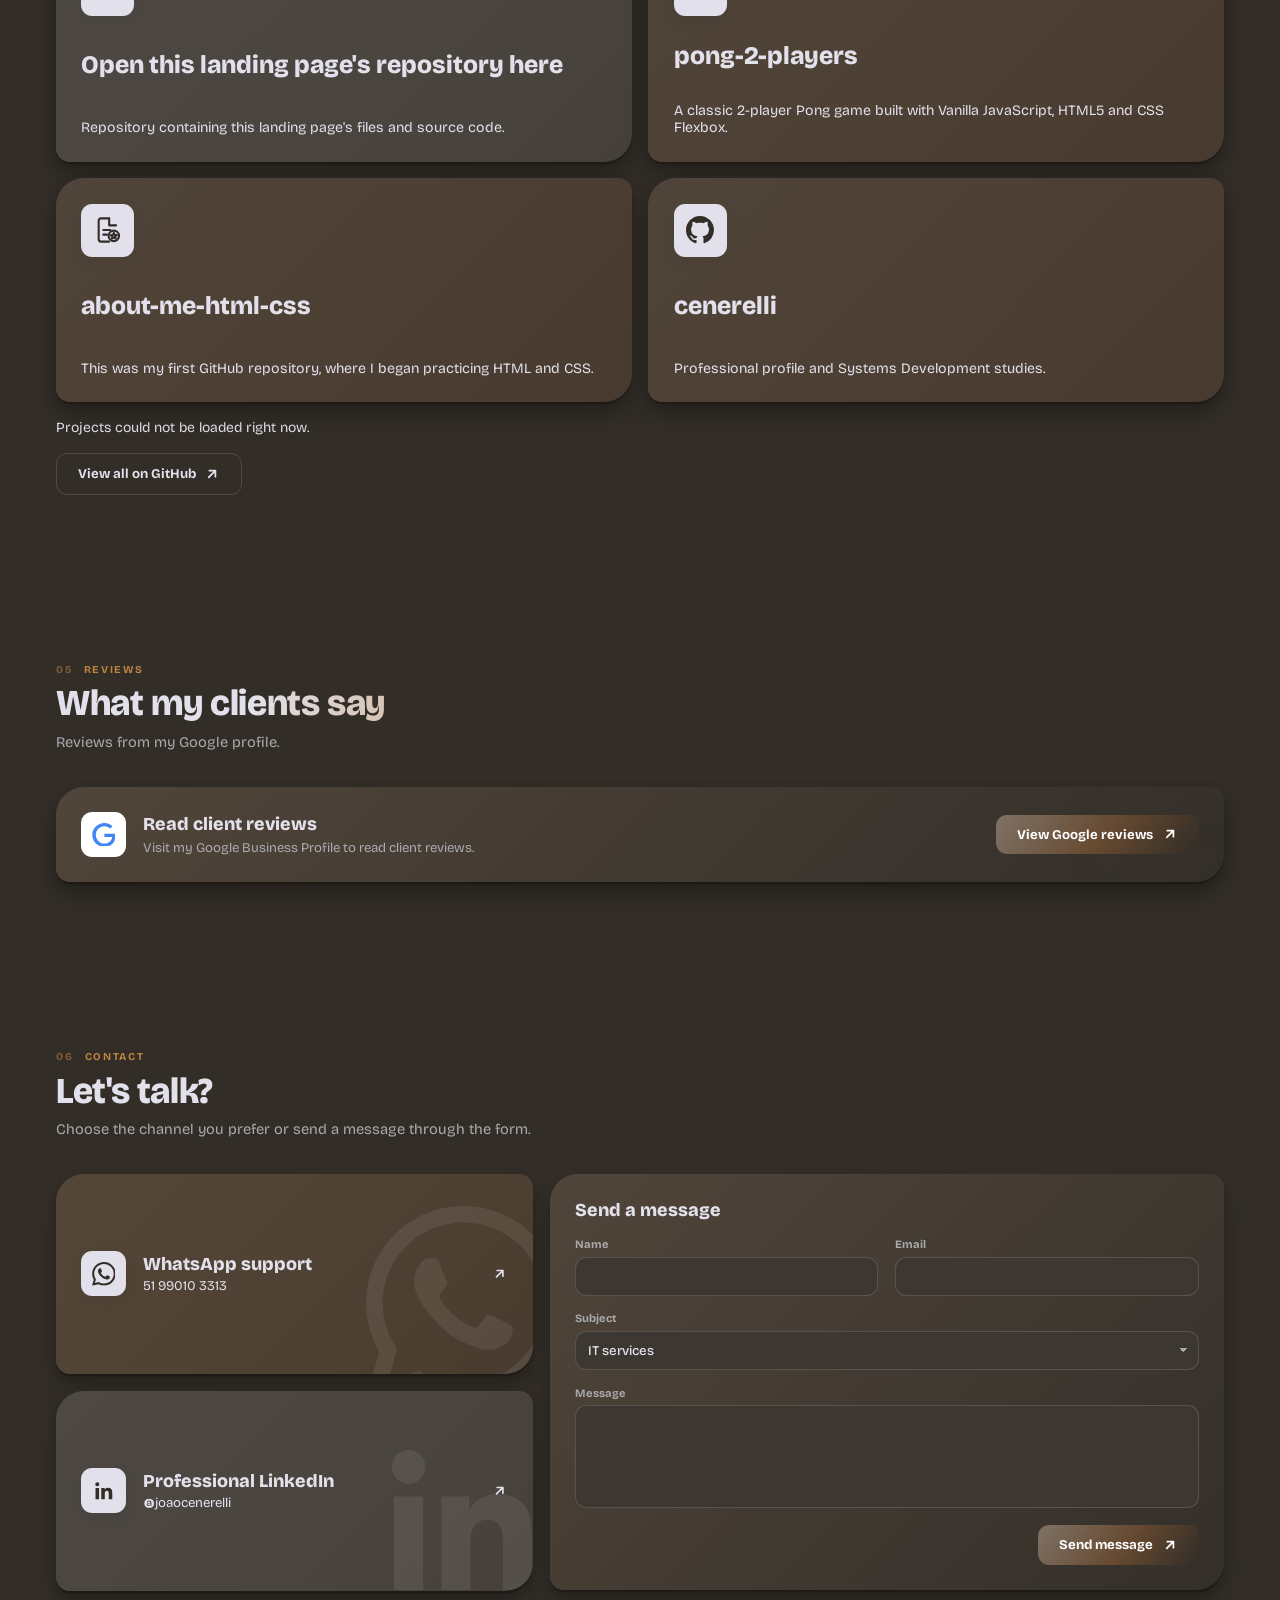
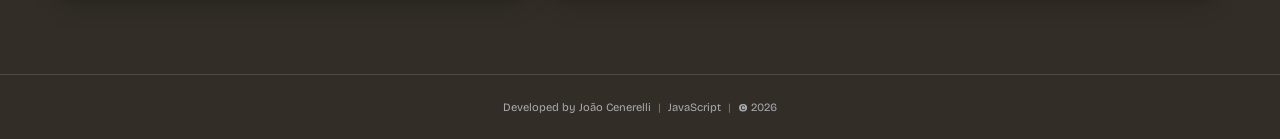
==== commit fb31da71: "Algumas mudanças nos modais." ====
--- a/index.html
+++ b/index.html
@@ -10,114 +10,9 @@
     <link rel="shortcut icon" href="assets/favicon.ico" />
     <link rel="apple-touch-icon" href="assets/apple-touch-icon.png" />
     <link rel="preload" href="fonts/BricolageGrotesque-Variable.ttf" as="font" type="font/ttf" crossorigin />
-    <link rel="stylesheet" href="css/style.css?v=20261111-1" />
+    <link rel="stylesheet" href="css/style.css?v=20261122-3" />
   </head>
   <body class="na-tela-boas-vindas">
-    
-    <svg width="0" height="0" style="position:absolute" aria-hidden="true">
-      <symbol id="icone-seta" viewBox="0 0 24 24" fill="none" stroke="var(--svg-stroke-color, currentColor)" stroke-width="var(--svg-stroke-width, 2.6)" stroke-linecap="round" stroke-linejoin="round"><path d="M7 17L17 7M8 7h9v9" /></symbol>
-      <symbol id="icone-whatsapp" viewBox="0 0 24 24"><path d="M17.472 14.382c-.297-.149-1.758-.867-2.03-.967-.273-.099-.471-.148-.67.15-.197.297-.767.966-.94 1.164-.173.199-.347.223-.644.075-.297-.15-1.255-.463-2.39-1.475-.883-.788-1.48-1.761-1.653-2.059-.173-.297-.018-.458.13-.606.134-.133.298-.347.446-.52.149-.174.198-.298.298-.497.099-.198.05-.371-.025-.52-.075-.149-.669-1.612-.916-2.207-.242-.579-.487-.5-.669-.51-.173-.008-.371-.01-.57-.01-.198 0-.52.074-.792.372-.272.297-1.04 1.016-1.04 2.479 0 1.462 1.065 2.875 1.213 3.074.149.198 2.096 3.2 5.077 4.487.709.306 1.262.489 1.694.625.712.227 1.36.195 1.871.118.571-.085 1.758-.719 2.006-1.413.248-.694.248-1.289.173-1.413-.074-.124-.272-.198-.57-.347m-5.421 7.403h-.004a9.87 9.87 0 0 1-5.031-1.378l-.361-.214-3.741.982.998-3.648-.235-.374a9.86 9.86 0 0 1-1.51-5.26c.001-5.45 4.436-9.884 9.888-9.884 2.64 0 5.122 1.03 6.988 2.898a9.825 9.825 0 0 1 2.893 6.994c-.003 5.45-4.437 9.884-9.885 9.884m8.413-18.297A11.815 11.815 0 0 0 12.05 0C5.495 0 .16 5.335.157 11.892c0 2.096.547 4.142 1.588 5.945L.057 24l6.305-1.654a11.882 11.882 0 0 0 5.683 1.448h.005c6.554 0 11.89-5.335 11.893-11.893a11.821 11.821 0 0 0-3.48-8.413z" /></symbol>
-      <symbol id="icone-linkedin" viewBox="0 0 24 24"><path d="M20.45 20.45h-3.56v-5.57c0-1.33-.03-3.04-1.85-3.04-1.85 0-2.14 1.45-2.14 2.94v5.67H9.35V9h3.41v1.56h.05c.48-.9 1.64-1.85 3.37-1.85 3.6 0 4.27 2.37 4.27 5.46v6.28zM5.34 7.43a2.06 2.06 0 1 1 0-4.12 2.06 2.06 0 0 1 0 4.12zM7.12 20.45H3.56V9h3.56v11.45z" /></symbol>
-      <symbol id="icone-instagram" viewBox="0 0 24 24" fill="none" stroke="var(--svg-stroke-color, currentColor)" stroke-width="var(--svg-stroke-width, 2)">
-        <rect x="3" y="3" width="18" height="18" rx="5" />
-        <circle cx="12" cy="12" r="4" />
-        <circle cx="17.5" cy="6.5" r=".8" fill="currentColor" />
-      </symbol>
-      <symbol id="icone-github" viewBox="0 0 16 16"><path d="M8 0C3.58 0 0 3.58 0 8c0 3.54 2.29 6.53 5.47 7.59.4.07.55-.17.55-.38 0-.19-.01-.82-.01-1.49-2.01.37-2.53-.49-2.69-.94-.09-.23-.48-.94-.82-1.13-.28-.15-.68-.52-.01-.53.63-.01 1.08.58 1.23.82.72 1.21 1.87.87 2.33.66.07-.52.28-.87.51-1.07-1.78-.2-3.64-.89-3.64-3.95 0-.87.31-1.59.82-2.15-.08-.2-.36-1.02.08-2.12 0 0 .67-.21 2.2.82.64-.18 1.32-.27 2-.27.68 0 1.36.09 2 .27 1.53-1.04 2.2-.82 2.2-.82.44 1.1.16 1.92.08 2.12.51.56.82 1.27.82 2.15 0 3.07-1.87 3.75-3.65 3.95.29.25.54.73.54 1.48 0 1.07-.01 1.93-.01 2.2 0 .21.15.46.55.38A8.013 8.013 0 0 0 16 8c0-4.42-3.58-8-8-8z" /></symbol>
-      <symbol id="icone-google" viewBox="0 0 24 24"><path d="M12.48 10.92v3.28h7.84c-.24 1.84-.853 3.187-1.787 4.133-1.147 1.147-2.933 2.4-6.053 2.4-4.827 0-8.6-3.893-8.6-8.72s3.773-8.72 8.6-8.72c2.6 0 4.507 1.027 5.907 2.347l2.307-2.307C18.747 1.44 16.133 0 12.48 0 5.867 0 .307 5.387.307 12s5.56 12 12.173 12c3.573 0 6.267-1.173 8.373-3.36 2.16-2.16 2.84-5.213 2.84-7.667 0-.76-.053-1.467-.173-2.053H12.48z" /></symbol>
-      <symbol id="icone-google-drive" viewBox="0 0 87.3 78">
-        <path d="m6.6 66.85 3.85 6.65c.8 1.4 1.95 2.5 3.3 3.3l13.75-23.8h-27.5c0 1.55.4 3.1 1.2 4.5z" fill="#0066da" />
-        <path d="m43.65 25-13.75-23.8c-1.35.8-2.5 1.9-3.3 3.3l-25.4 44a9.06 9.06 0 0 0-1.2 4.5h27.5z" fill="#00ac47" />
-        <path d="m73.55 76.8c1.35-.8 2.5-1.9 3.3-3.3l1.6-2.75 7.65-13.25c.8-1.4 1.2-2.95 1.2-4.5h-27.5l5.85 11.5z" fill="#ea4335" />
-        <path d="m43.65 25 13.75-23.8c-1.35-.8-2.9-1.2-4.5-1.2h-18.5c-1.6 0-3.15.45-4.5 1.2z" fill="#00832d" />
-        <path d="m59.8 53h-32.3l-13.75 23.8c1.35.8 2.9 1.2 4.5 1.2h50.8c1.6 0 3.15-.45 4.5-1.2z" fill="#2684fc" />
-        <path d="m73.4 26.5-12.7-22c-.8-1.4-1.95-2.5-3.3-3.3l-13.75 23.8 16.15 28h27.45c0-1.55-.4-3.1-1.2-4.5z" fill="#ffba00" />
-      </symbol>
-      <symbol id="icone-caneta" viewBox="0 0 24 24" fill="none" stroke="var(--svg-stroke-color, currentColor)" stroke-width="var(--svg-stroke-width, 2)" stroke-linecap="round" stroke-linejoin="round">
-        <path d="M12 19l7-7 3 3-7 7z" />
-        <path d="M18 13l-1.5-7.5L2 2l3.5 14.5L13 18z" />
-        <path d="M2 2l7.6 7.6" />
-        <circle cx="11" cy="11" r="2" />
-      </symbol>
-      <symbol id="icone-diagrama" viewBox="0 0 24 24" fill="none" stroke="var(--svg-stroke-color, currentColor)" stroke-width="var(--svg-stroke-width, 2)" stroke-linecap="round" stroke-linejoin="round">
-        <rect x="9" y="2" width="6" height="5" rx="1" />
-        <rect x="2" y="17" width="6" height="5" rx="1" />
-        <rect x="16" y="17" width="6" height="5" rx="1" />
-        <path d="M12 7v4M5 17v-6h14v6" />
-      </symbol>
-      <symbol id="icone-idiomas" viewBox="0 0 24 24" fill="none" stroke="var(--svg-stroke-color, currentColor)" stroke-width="var(--svg-stroke-width, 2)" stroke-linecap="round" stroke-linejoin="round"><path d="M3 5h12M9 3v2M5 5c1 5 4 8 8 10M13 5c-1 5-4 8-8 10M13 21l4-10 4 10M14.5 17h5" /></symbol>
-      <symbol id="icone-documento" viewBox="0 0 24 24" fill="none" stroke="var(--svg-stroke-color, currentColor)" stroke-width="var(--svg-stroke-width, 2)" stroke-linecap="round" stroke-linejoin="round">
-        <path d="M14 2H6a2 2 0 0 0-2 2v16a2 2 0 0 0 2 2h12a2 2 0 0 0 2-2V8z" />
-        <path d="M14 2v6h6M8 13h8M8 17h8M8 9h2" />
-      </symbol>
-      <symbol id="icone-javascript" viewBox="0 0 24 24">
-        <rect x="2" y="2" width="20" height="20" rx="3" fill="none" stroke="var(--svg-stroke-color, currentColor)" stroke-width="var(--svg-stroke-width, 1.6)" />
-        <text x="12" y="17.5" text-anchor="middle" font-size="10.5" font-weight="800" font-family="Bricolage Grotesque,sans-serif" fill="currentColor">JS</text>
-      </symbol>
-      <symbol id="icone-banco-dados" viewBox="0 0 24 24" fill="none" stroke="var(--svg-stroke-color, currentColor)" stroke-width="var(--svg-stroke-width, 2)" stroke-linecap="round" stroke-linejoin="round">
-        <ellipse cx="12" cy="5" rx="8" ry="3" />
-        <path d="M4 5v14c0 1.7 3.6 3 8 3s8-1.3 8-3V5M4 12c0 1.7 3.6 3 8 3s8-1.3 8-3" />
-      </symbol>
-      <symbol id="icone-nuvem" viewBox="0 0 24 24" fill="none" stroke="var(--svg-stroke-color, currentColor)" stroke-width="var(--svg-stroke-width, 2)" stroke-linecap="round" stroke-linejoin="round"><path d="M7 19a5 5 0 1 1 1-9.9A6 6 0 0 1 19.5 11 4 4 0 0 1 18 19z" /></symbol>
-      <symbol id="icone-globo" viewBox="0 0 24 24" fill="none" stroke="var(--svg-stroke-color, currentColor)" stroke-width="var(--svg-stroke-width, 2)" stroke-linecap="round" stroke-linejoin="round">
-        <circle cx="12" cy="12" r="10" />
-        <path d="M2 12h20M12 2a15 15 0 0 1 0 20M12 2a15 15 0 0 0 0 20" />
-      </symbol>
-      <symbol id="icone-codigo" viewBox="0 0 24 24" fill="none" stroke="var(--svg-stroke-color, currentColor)" stroke-width="var(--svg-stroke-width, 1.8)" stroke-linecap="round" stroke-linejoin="round">
-        <polyline points="16 18 22 12 16 6" />
-        <polyline points="8 6 2 12 8 18" />
-      </symbol>
-      <symbol id="icone-terminal" viewBox="0 0 24 24" fill="none" stroke="var(--svg-stroke-color, currentColor)" stroke-width="var(--svg-stroke-width, 1.8)" stroke-linecap="round" stroke-linejoin="round">
-        <polyline points="4 17 10 11 4 5" />
-        <line x1="12" y1="19" x2="20" y2="19" />
-      </symbol>
-      <symbol id="icone-processador" viewBox="0 0 24 24" fill="none" stroke="var(--svg-stroke-color, currentColor)" stroke-width="var(--svg-stroke-width, 1.8)" stroke-linecap="round" stroke-linejoin="round">
-        <rect x="4" y="4" width="16" height="16" rx="2" />
-        <rect x="9" y="9" width="6" height="6" />
-        <path d="M9 1v3M15 1v3M9 20v3M15 20v3M20 9h3M20 14h3M1 9h3M1 14h3" />
-      </symbol>
-      <symbol id="icone-chaves" viewBox="0 0 24 24" fill="none" stroke="var(--svg-stroke-color, currentColor)" stroke-width="var(--svg-stroke-width, 1.8)" stroke-linecap="round" stroke-linejoin="round"><path d="M8 3H7a2 2 0 0 0-2 2v5a2 2 0 0 1-2 2 2 2 0 0 1 2 2v5a2 2 0 0 0 2 2h1M16 3h1a2 2 0 0 1 2 2v5a2 2 0 0 0 2 2 2 2 0 0 0-2 2v5a2 2 0 0 1-2 2h-1" /></symbol>
-      <symbol id="icone-notebook" viewBox="0 0 24 24" fill="none" stroke="var(--svg-stroke-color, currentColor)" stroke-width="var(--svg-stroke-width, 1.8)" stroke-linecap="round" stroke-linejoin="round">
-        <rect x="3" y="4" width="18" height="12" rx="2" />
-        <path d="M2 20h20" />
-      </symbol>
-      <symbol id="icone-pasta-trabalho" viewBox="0 0 24 24" fill="none" stroke="var(--svg-stroke-color, currentColor)" stroke-width="var(--svg-stroke-width, 1.8)" stroke-linecap="round" stroke-linejoin="round">
-        <rect x="2" y="7" width="20" height="14" rx="2" />
-        <path d="M16 21V5a2 2 0 0 0-2-2h-4a2 2 0 0 0-2 2v16" />
-      </symbol>
-      <symbol id="icone-controle" viewBox="0 0 24 24" fill="none" stroke="var(--svg-stroke-color, currentColor)" stroke-width="var(--svg-stroke-width, 1.8)" stroke-linecap="round" stroke-linejoin="round">
-        <path d="M6 12h4M8 10v4" />
-        <path d="M15 13h.01M18 11h.01" />
-        <path d="M17.3 5H6.7a4 4 0 0 0-3.9 3.1L1.2 15.5a2.5 2.5 0 0 0 4.3 2.2L7 15h10l1.5 2.7a2.5 2.5 0 0 0 4.3-2.2l-1.6-7.4A4 4 0 0 0 17.3 5z" />
-      </symbol>
-      <symbol id="icone-microfone" viewBox="0 0 24 24" fill="none" stroke="var(--svg-stroke-color, currentColor)" stroke-width="var(--svg-stroke-width, 1.8)" stroke-linecap="round" stroke-linejoin="round">
-        <path d="M12 2a3 3 0 0 0-3 3v7a3 3 0 0 0 6 0V5a3 3 0 0 0-3-3z" />
-        <path d="M19 10v2a7 7 0 0 1-14 0v-2M12 19v3M8 22h8" />
-      </symbol>
-      <symbol id="icone-paleta" viewBox="0 0 24 24" fill="none" stroke="var(--svg-stroke-color, currentColor)" stroke-width="var(--svg-stroke-width, 1.8)" stroke-linecap="round" stroke-linejoin="round">
-        <circle cx="13.5" cy="6.5" r=".6" />
-        <circle cx="17.5" cy="10.5" r=".6" />
-        <circle cx="8.5" cy="7.5" r=".6" />
-        <circle cx="6.5" cy="12.5" r=".6" />
-        <path d="M12 2C6.5 2 2 6.5 2 12s4.5 10 10 10c.9 0 1.6-.7 1.6-1.6 0-.4-.2-.8-.4-1.1-.3-.3-.4-.7-.4-1.1 0-.9.7-1.6 1.6-1.6H16c3 0 5.5-2.5 5.5-5.5C21.5 6 17.4 2 12 2z" />
-      </symbol>
-      <symbol id="icone-usuario" viewBox="0 0 24 24" fill="none" stroke="var(--svg-stroke-color, currentColor)" stroke-width="var(--svg-stroke-width, 1.8)" stroke-linecap="round" stroke-linejoin="round">
-        <circle cx="12" cy="8" r="4" />
-        <path d="M4 21v-1a6 6 0 0 1 6-6h4a6 6 0 0 1 6 6v1" />
-      </symbol>
-      <symbol id="icone-bandeira" viewBox="0 0 24 24" fill="none" stroke="var(--svg-stroke-color, currentColor)" stroke-width="var(--svg-stroke-width, 1.8)" stroke-linecap="round" stroke-linejoin="round"><path d="M4 22V4M4 4h13l-2 4 2 4H4" /></symbol>
-      <symbol id="icone-ferramenta" viewBox="0 0 24 24" fill="none" stroke="var(--svg-stroke-color, currentColor)" stroke-width="var(--svg-stroke-width, 1.8)" stroke-linecap="round" stroke-linejoin="round"><path d="M14.7 6.3a1 1 0 0 0 0 1.4l1.6 1.6a1 1 0 0 0 1.4 0l3.77-3.77a6 6 0 0 1-7.94 7.94l-6.91 6.91a2.12 2.12 0 0 1-3-3l6.91-6.91a6 6 0 0 1 7.94-7.94l-3.76 3.76z" /></symbol>
-      <symbol id="icone-estrela" viewBox="0 0 24 24" fill="none" stroke="var(--svg-stroke-color, currentColor)" stroke-width="var(--svg-stroke-width, 1.8)" stroke-linecap="round" stroke-linejoin="round"><polygon points="12 2 15.09 8.26 22 9.27 17 14.14 18.18 21.02 12 17.77 5.82 21.02 7 14.14 2 9.27 8.91 8.26 12 2" /></symbol>
-      <symbol id="icone-mensagem" viewBox="0 0 24 24" fill="none" stroke="var(--svg-stroke-color, currentColor)" stroke-width="var(--svg-stroke-width, 1.8)" stroke-linecap="round" stroke-linejoin="round">
-        <rect x="3" y="5" width="18" height="14" rx="2" />
-        <path d="m3 7 9 6 9-6" />
-      </symbol>
-      <symbol id="icone-seta-direita" viewBox="0 0 24 24" fill="none" stroke="var(--svg-stroke-color, currentColor)" stroke-width="var(--svg-stroke-width, 2.2)" stroke-linecap="round" stroke-linejoin="round"><path d="M5 12h14M12 5l7 7-7 7" /></symbol>
-      <symbol id="icone-reiniciar" viewBox="0 0 24 24" fill="none" stroke="var(--svg-stroke-color, currentColor)" stroke-width="var(--svg-stroke-width, 2.2)" stroke-linecap="round" stroke-linejoin="round"><path d="M1 4v6h6M3.51 15a9 9 0 1 0 2.13-9.36L1 10" /></symbol>
-      <symbol id="icone-seta-cima" viewBox="0 0 24 24" fill="none" stroke="var(--svg-stroke-color, currentColor)" stroke-width="var(--svg-stroke-width, 2.2)" stroke-linecap="round" stroke-linejoin="round"><path d="M12 19V5M5 12l7-7 7 7" /></symbol>
-    </svg>
-
-    
     <div id="boas-vindas" class="boas-vindas">
       <button id="idioma-boas-vindas" class="botao-cabecalho idioma-boas-vindas" type="button" aria-label="Mudar idioma" data-i18n-aria="language.aria">
         <svg class="icone-terra" viewBox="0 0 24 24" aria-hidden="true">
@@ -158,7 +53,7 @@
         </p>
         <button id="continuar-boas-vindas" class="botao-boas-vindas" type="button">
           <span data-i18n="welcome.continue">Continuar</span>
-          <svg><use href="#icone-seta" /></svg>
+          <svg><use href="assets/icones.svg?v=20261122-3#icone-seta" /></svg>
         </button>
         <p class="dica-boas-vindas" data-i18n="welcome.hint">Passe o mouse para explorar</p>
       </div>
@@ -167,38 +62,34 @@
     <div id="conteudo-site">
       <div class="progresso-rolagem" id="progresso-rolagem"></div>
 
-    <header class="barra-navegacao" id="barra-navegacao">
+      <header class="barra-navegacao" id="barra-navegacao">
         <a class="marca" href="#inicio" data-goto="inicio">
           <img class="foto-marca" src="assets/avatar.jpg" alt="Foto de João Cenerelli" data-i18n-alt="profile.alt" decoding="async" />
           <span>João Cenerelli</span>
         </a>
         <nav class="links-navegacao" aria-label="Seções" data-i18n-aria="nav.aria">
           <a href="#sobre" data-goto="sobre">
-            <svg class="icone-nav" aria-hidden="true"><use href="#icone-usuario" /></svg>
+            <svg class="icone-nav" aria-hidden="true"><use href="assets/icones.svg?v=20261122-3#icone-usuario" /></svg>
             <span data-i18n="nav.about">Sobre mim</span>
           </a>
           <a href="#trajetoria" data-goto="trajetoria">
-            <svg class="icone-nav" aria-hidden="true"><use href="#icone-bandeira" /></svg>
+            <svg class="icone-nav" aria-hidden="true"><use href="assets/icones.svg?v=20261122-3#icone-bandeira" /></svg>
             <span data-i18n="nav.journey">Trajetória</span>
           </a>
           <a href="#competencias" data-goto="competencias">
-            <svg class="icone-nav" aria-hidden="true"><use href="#icone-codigo" /></svg>
+            <svg class="icone-nav" aria-hidden="true"><use href="assets/icones.svg?v=20261122-3#icone-codigo" /></svg>
             <span data-i18n="nav.skills">Competências</span>
           </a>
-          <a href="#servicos" data-goto="servicos">
-            <svg class="icone-nav" aria-hidden="true"><use href="#icone-ferramenta" /></svg>
-            <span data-i18n="nav.services">Serviços</span>
-          </a>
           <a href="#portfolio" data-goto="portfolio">
-            <svg class="icone-nav" aria-hidden="true"><use href="#icone-pasta-trabalho" /></svg>
-            <span data-i18n="nav.portfolios">Portfólios</span>
+            <svg class="icone-nav" aria-hidden="true"><use href="assets/icones.svg?v=20261122-3#icone-pasta-trabalho" /></svg>
+            <span data-i18n="nav.portfolios">Portfólio</span>
           </a>
           <a href="#avaliacoes" data-goto="avaliacoes">
-            <svg class="icone-nav" aria-hidden="true"><use href="#icone-estrela" /></svg>
+            <svg class="icone-nav" aria-hidden="true"><use href="assets/icones.svg?v=20261122-3#icone-estrela" /></svg>
             <span data-i18n="nav.reviews">Avaliações</span>
           </a>
           <a href="#contato" data-goto="contato">
-            <svg class="icone-nav" aria-hidden="true"><use href="#icone-mensagem" /></svg>
+            <svg class="icone-nav" aria-hidden="true"><use href="assets/icones.svg?v=20261122-3#icone-mensagem" /></svg>
             <span data-i18n="nav.contact">Contato</span>
           </a>
         </nav>
@@ -218,8 +109,7 @@
         </div>
       </header>
       <main>
-
-    <section id="inicio" class="tela inicio">
+        <section id="inicio" class="tela inicio">
           <div class="conteiner grade grade-inicio" id="conteudo-inicio">
             <div class="texto-inicio coluna-7">
               <p class="rotulo-secao"><span data-i18n="profile.role">Técnico de Informática</span></p>
@@ -228,15 +118,15 @@
                 <span id="funcao-digitada-inicio"></span>
                 <i class="indicador"></i>
               </p>
-              <p class="introducao-inicio" data-i18n="hero.lead">Suporte e infraestrutura de TI, desenvolvimento web e identidades visuais, em um só lugar.</p>
+              <p class="introducao-inicio" data-i18n="hero.lead">Suporte e infraestrutura de TI, além de desenvolvimento web.</p>
               <div class="acoes-inicio">
                 <a class="botao botao-principal" data-whatsapp href="https://wa.me/5551990103313?text=Ol%C3%A1%2C%20Jo%C3%A3o%21%20Encontrei%20seu%20site%20e%20gostaria%20de%20saber%20mais%20sobre%20seus%20servi%C3%A7os." target="_blank" rel="noopener noreferrer">
-                  <svg><use href="#icone-whatsapp" /></svg>
+                  <svg><use href="assets/icones.svg?v=20261122-3#icone-whatsapp" /></svg>
                   <span data-i18n="hero.cta1">Fale comigo</span>
                 </a>
-                <a class="botao botao-secundario" href="#servicos" data-goto="servicos">
-                  <span data-i18n="hero.cta2">Ver serviços</span>
-                  <svg><use href="#icone-seta" /></svg>
+                <a class="botao botao-secundario" href="#competencias" data-goto="competencias">
+                  <span data-i18n="hero.cta2">Ver competências</span>
+                  <svg><use href="assets/icones.svg?v=20261122-3#icone-seta" /></svg>
                 </a>
               </div>
             </div>
@@ -250,7 +140,6 @@
           </a>
         </section>
 
-        
         <section id="sobre" class="tela secao">
           <div class="conteiner">
             <div class="grade grade-sobre">
@@ -264,8 +153,11 @@
                   <p class="subtitulo-secao" data-i18n="about.subtitle">Um pouco sobre quem eu sou e como eu trabalho.</p>
                 </div>
                 <h3 class="titulo-destaque-sobre" data-i18n="about.headline">Prazer, eu sou o João!</h3>
-                <p class="introducao-sobre" data-i18n="about.lead">Sou técnico de informática e estudante de Desenvolvimento de Sistemas, com estágio em uma empresa de TI corporativo, atuando com suporte, infraestrutura, nuvem e Power BI. Aos 20 anos, uno a bagagem prática de hardware, a lógica da programação, a sensibilidade do design e uma comunicação assertiva para criar soluções tecnológicas eficientes.</p>
-              </div>
+                <p class="introducao-sobre" data-i18n="about.lead">Sou técnico de informática e estudante de Desenvolvimento de Sistemas, com estágio em uma empresa de TI corporativo, atuando com suporte, infraestrutura, nuvem e Power BI. Aos 20 anos, uno a experiência prática com hardware, a lógica da programação e uma comunicação assertiva para criar soluções tecnológicas eficientes.</p>
+              </div>
+              <button id="voltar-topo" class="voltar-topo" type="button" aria-label="Voltar ao topo" data-i18n-aria="top.aria">
+                <svg aria-hidden="true"><use href="assets/icones.svg?v=20261122-3#icone-seta-cima" /></svg>
+              </button>
               <div class="visual-sobre coluna-5">
                 <img class="foto-sobre" src="assets/about.jpg" alt="João Cenerelli sorrindo" data-i18n-alt="about.photo.alt" loading="lazy" decoding="async" />
               </div>
@@ -288,7 +180,7 @@
                 <article class="cartao-trajetoria ativo" tabindex="0" data-tilt="3">
                   <div class="topo-trajetoria">
                     <span class="bloco-icone">
-                      <svg><use href="#icone-controle" /></svg>
+                      <svg><use href="assets/icones.svg?v=20261122-3#icone-controle" /></svg>
                     </span>
                     <span class="indice-trajetoria">01</span>
                   </div>
@@ -298,7 +190,7 @@
                 <article class="cartao-trajetoria" tabindex="0" data-tilt="3">
                   <div class="topo-trajetoria">
                     <span class="bloco-icone">
-                      <svg><use href="#icone-processador" /></svg>
+                      <svg><use href="assets/icones.svg?v=20261122-3#icone-processador" /></svg>
                     </span>
                     <span class="indice-trajetoria">02</span>
                   </div>
@@ -308,7 +200,7 @@
                 <article class="cartao-trajetoria" tabindex="0" data-tilt="3">
                   <div class="topo-trajetoria">
                     <span class="bloco-icone">
-                      <svg><use href="#icone-codigo" /></svg>
+                      <svg><use href="assets/icones.svg?v=20261122-3#icone-codigo" /></svg>
                     </span>
                     <span class="indice-trajetoria">03</span>
                   </div>
@@ -318,7 +210,7 @@
                 <article class="cartao-trajetoria" tabindex="0" data-tilt="3">
                   <div class="topo-trajetoria">
                     <span class="bloco-icone">
-                      <svg><use href="#icone-pasta-trabalho" /></svg>
+                      <svg><use href="assets/icones.svg?v=20261122-3#icone-pasta-trabalho" /></svg>
                     </span>
                     <span class="indice-trajetoria">04</span>
                   </div>
@@ -328,7 +220,7 @@
                 <article class="cartao-trajetoria" tabindex="0" data-tilt="3">
                   <div class="topo-trajetoria">
                     <span class="bloco-icone">
-                      <svg><use href="#icone-paleta" /></svg>
+                      <svg><use href="assets/icones.svg?v=20261122-3#icone-paleta" /></svg>
                     </span>
                     <span class="indice-trajetoria">05</span>
                   </div>
@@ -338,7 +230,7 @@
                 <article class="cartao-trajetoria" tabindex="0" data-tilt="3">
                   <div class="topo-trajetoria">
                     <span class="bloco-icone">
-                      <svg><use href="#icone-microfone" /></svg>
+                      <svg><use href="assets/icones.svg?v=20261122-3#icone-microfone" /></svg>
                     </span>
                     <span class="indice-trajetoria">06</span>
                   </div>
@@ -348,14 +240,14 @@
               </div>
               <div class="controles-trajetoria">
                 <button id="trajetoria-anterior" class="botao botao-secundario" type="button">
-                  <svg class="seta-voltar" aria-hidden="true"><use href="#icone-seta-direita" /></svg>
+                  <svg class="seta-voltar" aria-hidden="true"><use href="assets/icones.svg?v=20261122-3#icone-seta-direita" /></svg>
                   <span data-i18n="journey.prev">Anterior</span>
                 </button>
                 <span id="trajetoria-contador" class="contador-trajetoria" aria-live="polite">1 / 6</span>
                 <button id="trajetoria-proximo" class="botao botao-principal" type="button">
                   <span id="trajetoria-proximo-texto">Próximo</span>
-                  <svg class="icone-proximo" aria-hidden="true"><use href="#icone-seta-direita" /></svg>
-                  <svg class="icone-reiniciar" aria-hidden="true"><use href="#icone-reiniciar" /></svg>
+                  <svg class="icone-proximo" aria-hidden="true"><use href="assets/icones.svg?v=20261122-3#icone-seta-direita" /></svg>
+                  <svg class="icone-reiniciar" aria-hidden="true"><use href="assets/icones.svg?v=20261122-3#icone-reiniciar" /></svg>
                 </button>
               </div>
             </div>
@@ -372,12 +264,14 @@
               <h2 data-i18n="skills.title">Minhas competências</h2>
               <p class="subtitulo-secao" data-i18n="skills.subtitle">Conheça o que eu sei fazer e as ferramentas que uso</p>
             </div>
-            <div class="lista-competencias">
-              <div class="linha-competencia" tabindex="0" data-tilt="2">
-                <svg class="marca-dagua"><use href="#icone-documento" /></svg>
+            <div class="grupo-competencias">
+              <h3 class="titulo-grupo-competencias" data-i18n="skills.group.knowledge">Conhecimentos e estudos</h3>
+              <div class="lista-competencias">
+              <div class="linha-competencia" tabindex="0">
+                <svg class="marca-dagua"><use href="assets/icones.svg?v=20261122-3#icone-documento" /></svg>
                 <div class="cabecalho-competencia">
                   <span class="bloco-icone">
-                    <svg><use href="#icone-diagrama" /></svg>
+                    <svg><use href="assets/icones.svg?v=20261122-3#icone-diagrama" /></svg>
                   </span>
                   <h3 data-i18n="skills.software.title">Projeto de software</h3>
                 </div>
@@ -386,11 +280,11 @@
                   <p data-i18n="skills.software.p2">Conteúdo estudado e concluído no curso Técnico em Desenvolvimento de Sistemas do Senac, que sigo cursando.</p>
                 </div>
               </div>
-              <div class="linha-competencia" tabindex="0" data-tilt="2">
-                <svg class="marca-dagua"><use href="#icone-javascript" /></svg>
+              <div class="linha-competencia" tabindex="0">
+                <svg class="marca-dagua"><use href="assets/icones.svg?v=20261122-3#icone-javascript" /></svg>
                 <div class="cabecalho-competencia">
                   <span class="bloco-icone">
-                    <svg><use href="#icone-codigo" /></svg>
+                    <svg><use href="assets/icones.svg?v=20261122-3#icone-codigo" /></svg>
                   </span>
                   <h3 data-i18n="skills.web.title">Programação e desenvolvimento web</h3>
                 </div>
@@ -399,11 +293,11 @@
                   <p data-i18n="skills.web.p2">Certificado de 200 horas em programação e desenvolvimento web, em aprofundamento no curso Técnico em Desenvolvimento de Sistemas do Senac.</p>
                 </div>
               </div>
-              <div class="linha-competencia" tabindex="0" data-tilt="2">
-                <svg class="marca-dagua"><use href="#icone-banco-dados" /></svg>
+              <div class="linha-competencia" tabindex="0">
+                <svg class="marca-dagua"><use href="assets/icones.svg?v=20261122-3#icone-banco-dados" /></svg>
                 <div class="cabecalho-competencia">
                   <span class="bloco-icone">
-                    <svg><use href="#icone-banco-dados" /></svg>
+                    <svg><use href="assets/icones.svg?v=20261122-3#icone-banco-dados" /></svg>
                   </span>
                   <h3 data-i18n="skills.data.title">Dados e Power BI</h3>
                 </div>
@@ -412,11 +306,11 @@
                   <p data-i18n="skills.data.p2">Certificado em fundamentos de banco de dados pela Fundação Bradesco, com módulo de banco de dados em andamento no Senac e evolução contínua em análise de dados.</p>
                 </div>
               </div>
-              <div class="linha-competencia" tabindex="0" data-tilt="2">
-                <svg class="marca-dagua"><use href="#icone-nuvem" /></svg>
+              <div class="linha-competencia" tabindex="0">
+                <svg class="marca-dagua"><use href="assets/icones.svg?v=20261122-3#icone-nuvem" /></svg>
                 <div class="cabecalho-competencia">
                   <span class="bloco-icone">
-                    <svg><use href="#icone-nuvem" /></svg>
+                    <svg><use href="assets/icones.svg?v=20261122-3#icone-nuvem" /></svg>
                   </span>
                   <h3 data-i18n="skills.cloud.title">AWS</h3>
                 </div>
@@ -425,152 +319,133 @@
                   <p data-i18n="skills.cloud.p2">Curso Amazon sobre computação em nuvem, em andamento.</p>
                 </div>
               </div>
-              <div class="linha-competencia" tabindex="0" data-tilt="2">
-                <svg class="marca-dagua"><use href="#icone-globo" /></svg>
+              <div class="linha-competencia" tabindex="0">
+                <svg class="marca-dagua"><use href="assets/icones.svg?v=20261122-3#icone-google-tradutor" /></svg>
                 <div class="cabecalho-competencia">
                   <span class="bloco-icone">
-                    <svg><use href="#icone-idiomas" /></svg>
+                    <svg><use href="assets/icones.svg?v=20261122-3#icone-google-tradutor" /></svg>
                   </span>
                   <h3 data-i18n="skills.languages.title">Idiomas</h3>
                 </div>
                 <div class="corpo-competencia"><p data-i18n="skills.languages.p1">Inglês em nível avançado, com certificado TOEFL ITP, e espanhol em nível básico.</p></div>
               </div>
             </div>
-          </div>
-        </section>
-
-        <section id="servicos" class="tela secao">
+            </div>
+            <div class="grupo-competencias">
+              <h3 class="titulo-grupo-competencias" data-i18n="skills.group.it">Serviços de TI</h3>
+              <div class="lista-competencias">
+                <div class="linha-competencia" tabindex="0">
+                  <svg class="marca-dagua"><use href="assets/icones.svg?v=20261122-3#icone-ferramenta" /></svg>
+                  <div class="cabecalho-competencia"><span class="bloco-icone"><svg><use href="assets/icones.svg?v=20261122-3#icone-ferramenta" /></svg></span><h3 data-i18n="svc.formatting.title">Formatação</h3></div>
+                  <div class="corpo-competencia"><p data-i18n="svc.formatting.text">Instalação limpa do Windows 10 ou 11 com drivers atualizados, atualizações de segurança, antivírus e programas essenciais para o seu dia a dia. Seus arquivos pessoais e documentos importantes podem ser salvos e restaurados com segurança através do serviço de backup.</p></div>
+                </div>
+                <div class="linha-competencia" tabindex="0">
+                  <svg class="marca-dagua"><use href="assets/icones.svg?v=20261122-3#icone-velocimetro" /></svg>
+                  <div class="cabecalho-competencia"><span class="bloco-icone"><svg><use href="assets/icones.svg?v=20261122-3#icone-velocimetro" /></svg></span><h3 data-i18n="svc.optimization.title">Otimização</h3></div>
+                  <div class="corpo-competencia"><p data-i18n="svc.optimization.text">Limpeza completa de arquivos e programas desnecessários, ajuste da inicialização do sistema e revisão detalhada do hardware para o computador rodar mais leve e rápido. Inclui uma limpeza profunda no Windows, eliminando arquivos temporários e configurações ocultas pela Microsoft que acabam pesando no desempenho do sistema.</p></div>
+                </div>
+                <div class="linha-competencia" tabindex="0">
+                  <svg class="marca-dagua"><use href="assets/icones.svg?v=20261122-3#icone-nuvem" /></svg>
+                  <div class="cabecalho-competencia"><span class="bloco-icone"><svg><use href="assets/icones.svg?v=20261122-3#icone-nuvem" /></svg></span><h3 data-i18n="svc.backup.title">Backup</h3></div>
+                  <div class="corpo-competencia"><p data-i18n="svc.backup.text">Cópia de segurança dos seus arquivos importantes em HD externo ou nuvem, para você não perder fotos e documentos.</p></div>
+                </div>
+                <div class="linha-competencia" tabindex="0">
+                  <svg class="marca-dagua"><use href="assets/icones.svg?v=20261122-3#icone-chave" /></svg>
+                  <div class="cabecalho-competencia"><span class="bloco-icone"><svg><use href="assets/icones.svg?v=20261122-3#icone-chave" /></svg></span><h3 data-i18n="svc.activation.title">Ativação de Software</h3></div>
+                  <div class="corpo-competencia"><p data-i18n="svc.activation.text">Ativação do Windows e de programas, deixando o sistema regularizado e sem avisos de ativação.</p></div>
+                </div>
+                <div class="linha-competencia" tabindex="0">
+                  <svg class="marca-dagua"><use href="assets/icones.svg?v=20261122-3#icone-microsoft" /></svg>
+                  <div class="cabecalho-competencia"><span class="bloco-icone"><svg><use href="assets/icones.svg?v=20261122-3#icone-microsoft" /></svg></span><h3 data-i18n="svc.office.title">Pacote Office</h3></div>
+                  <div class="corpo-competencia"><p data-i18n="svc.office.text">Instalação e configuração do Word, Excel e PowerPoint, com ajuda para começar a usar e manter tudo atualizado.</p></div>
+                </div>
+                <div class="linha-competencia" tabindex="0">
+                  <svg class="marca-dagua"><use href="assets/icones.svg?v=20261122-3#icone-faq" /></svg>
+                  <div class="cabecalho-competencia"><span class="bloco-icone"><svg><use href="assets/icones.svg?v=20261122-3#icone-faq" /></svg></span><h3 data-i18n="svc.consulting.title">Consultoria</h3></div>
+                  <div class="corpo-competencia"><p data-i18n="svc.consulting.text">Suporte completo para tirar qualquer dúvida e resolver problemas no universo da T.I. Ajudo você a escolher as melhores peças de hardware (como memória, armazenamento e processador), indico os softwares que realmente valem a pena e oriento sobre qual computador comprar de acordo com a sua necessidade e orçamento. Além disso, ensino e auxilio em procedimentos como instalação de drivers, verificações de sistema e diversos outros processos técnicos do dia a dia.</p></div>
+                </div>
+              </div>
+              <a class="botao botao-secundario catalogo-servicos" href="https://drive.google.com/drive/folders/1i7R2FoVgpDLyHtwSXhsw_O9009cAZOEC" target="_blank" rel="noopener noreferrer">
+                <span data-i18n="drive.title">Confira meus serviços de t.i</span>
+                <svg aria-hidden="true"><use href="assets/icones.svg?v=20261122-3#icone-seta" /></svg>
+              </a>
+            </div>
+          </div>
+        </section>
+
+        <section id="portfolio" class="tela secao secao-alternada">
           <div class="conteiner">
             <div class="cabecalho-secao">
               <p class="rotulo-secao">
                 <span>04</span>
-                <span data-i18n="nav.services">Serviços</span>
+                <span data-i18n="nav.portfolios">Portfólio</span>
               </p>
-              <h2 data-i18n="services.title">Confira meus serviços de t.i</h2>
-              <p class="subtitulo-secao" data-i18n="services.subtitle">Veja meus serviços de manutenção de computadores</p>
-            </div>
-            <div class="grade grade-servicos">
-              <a class="cartao-link grande coluna-5" data-tilt="4" href="https://drive.google.com/drive/folders/1i7R2FoVgpDLyHtwSXhsw_O9009cAZOEC" target="_blank" rel="noopener noreferrer">
-                <svg class="marca-dagua"><use href="#icone-google-drive" /></svg>
-                <span class="bloco-icone colorido">
-                  <svg><use href="#icone-google-drive" /></svg>
-                </span>
-                <div class="texto-cartao">
-                  <h3 data-i18n="drive.title">Confira meus serviços de t.i</h3>
-                  <p data-i18n="drive.subtitle">Catálogo no Google Drive</p>
-                </div>
-                <span class="chamada-acao">
-                  <span data-i18n="cta">Clique aqui</span>
-                  <svg><use href="#icone-seta" /></svg>
-                </span>
+              <h2 data-i18n="portfolios.title">Portfólio</h2>
+              <p class="subtitulo-secao" data-i18n="portfolios.subtitle">Conheça meus projetos de desenvolvimento.</p>
+            </div>
+            <div id="projetos-github" class="duas-colunas grade-projetos" aria-live="polite" aria-busy="true">
+              <a class="cartao-link grande" href="https://github.com/Cenerelli/cenerelli.github.io" target="_blank" rel="noopener noreferrer">
+                <span class="bloco-icone"><svg aria-hidden="true"><use href="assets/icones.svg?v=20261122-3#icone-site" /></svg></span>
+                <h3 data-i18n="projects.landing.title">Acesse o repositório dessa landingpage clicando aqui</h3>
+                <p data-i18n="projects.landing.description">Repositório com os arquivos e o código-fonte desta landing page.</p>
               </a>
-              <div class="lista-servicos coluna-7">
-                <div class="selo-servico" tabindex="0" data-tilt="2">
-                  <h4 data-i18n="svc.formatting.title">Formatação</h4>
-                  <p data-i18n="svc.formatting.text">Instalação limpa do Windows 10 ou 11 com drivers atualizados, atualizações de segurança, antivírus e programas essenciais para o seu dia a dia. Seus arquivos pessoais e documentos importantes podem ser salvos e restaurados com segurança através do serviço de backup.</p>
-                </div>
-                <div class="selo-servico" tabindex="0" data-tilt="2">
-                  <h4 data-i18n="svc.optimization.title">Otimização</h4>
-                  <p data-i18n="svc.optimization.text">Limpeza completa de arquivos e programas desnecessários, ajuste da inicialização do sistema e revisão detalhada do hardware para o computador rodar mais leve e rápido. Inclui uma limpeza profunda no Windows, eliminando arquivos temporários e configurações ocultas pela Microsoft que acabam pesando no desempenho do sistema.</p>
-                </div>
-                <div class="selo-servico" tabindex="0" data-tilt="2">
-                  <h4 data-i18n="svc.backup.title">Backup</h4>
-                  <p data-i18n="svc.backup.text">Cópia de segurança dos seus arquivos importantes em HD externo ou nuvem, para você não perder fotos e documentos.</p>
-                </div>
-                <div class="selo-servico" tabindex="0" data-tilt="2">
-                  <h4 data-i18n="svc.activation.title">Ativação de Software</h4>
-                  <p data-i18n="svc.activation.text">Ativação do Windows e de programas, deixando o sistema regularizado e sem avisos de ativação.</p>
-                </div>
-                <div class="selo-servico" tabindex="0" data-tilt="2">
-                  <h4 data-i18n="svc.office.title">Pacote Office</h4>
-                  <p data-i18n="svc.office.text">Instalação e configuração do Word, Excel e PowerPoint, com ajuda para começar a usar e manter tudo atualizado.</p>
-                </div>
-                <div class="selo-servico" tabindex="0" data-tilt="2">
-                  <h4 data-i18n="svc.consulting.title">Consultoria</h4>
-                  <p data-i18n="svc.consulting.text">Suporte completo para tirar qualquer dúvida e resolver problemas no universo da T.I. Ajudo você a escolher as melhores peças de hardware (como memória, armazenamento e processador), indico os softwares que realmente valem a pena e oriento sobre qual computador comprar de acordo com a sua necessidade e orçamento. Além disso, ensino e auxilio em procedimentos como instalação de drivers, verificações de sistema e diversos outros processos técnicos do dia a dia.</p>
-                </div>
-              </div>
-            </div>
-          </div>
-        </section>
-
-        <section id="portfolio" class="tela secao secao-alternada">
+              <a class="cartao-link grande projeto-pong" href="https://github.com/Cenerelli/pong-2-players" target="_blank" rel="noopener noreferrer">
+                <span class="bloco-icone"><svg aria-hidden="true"><use href="assets/icones.svg?v=20261122-3#icone-pingpong" /></svg></span>
+                <h3>pong-2-players</h3>
+                <p data-i18n="projects.pong.description">Um jogo clássico de Pong para 2 jogadores desenvolvido com Vanilla JavaScript, HTML5 e CSS Flexbox.</p>
+              </a>
+              <a class="cartao-link grande projeto-primeiro" href="https://github.com/Cenerelli/about-me-html-css" target="_blank" rel="noopener noreferrer">
+                <span class="bloco-icone"><svg aria-hidden="true"><use href="assets/icones.svg?v=20261122-3#icone-primeiro-projeto" /></svg></span>
+                <h3>about-me-html-css</h3>
+                <p data-i18n="projects.about.description">Este foi meu primeiro repositório no GitHub, onde comecei a praticar HTML e CSS.</p>
+              </a>
+              <a class="cartao-link grande" href="https://github.com/Cenerelli/cenerelli" target="_blank" rel="noopener noreferrer">
+                <span class="bloco-icone"><svg aria-hidden="true"><use href="assets/icones.svg?v=20261122-3#icone-github" /></svg></span>
+                <h3>cenerelli</h3>
+                <p data-i18n="projects.profile.description">Perfil profissional e estudos em Desenvolvimento de Sistemas.</p>
+              </a>
+            </div>
+            <a class="botao botao-secundario projetos-github-link" href="https://github.com/Cenerelli" target="_blank" rel="noopener noreferrer">
+              <span data-i18n="projects.viewAll">Ver todos no GitHub</span>
+              <svg><use href="assets/icones.svg?v=20261122-3#icone-seta" /></svg>
+            </a>
+          </div>
+        </section>
+
+        <section id="avaliacoes" class="tela secao">
           <div class="conteiner">
             <div class="cabecalho-secao">
               <p class="rotulo-secao">
                 <span>05</span>
-                <span data-i18n="nav.portfolios">Portfólios</span>
+                <span data-i18n="nav.reviews">Avaliações</span>
               </p>
-              <h2 data-i18n="portfolios.title">Confira meus portfólios</h2>
-              <p class="subtitulo-secao" data-i18n="portfolios.subtitle">Veja meus projetos no GitHub e no Photoshop</p>
-            </div>
-            <div class="grade duas-colunas">
-              <a class="cartao-link grande coluna-6" data-tilt="4" href="https://github.com/Cenerelli" target="_blank" rel="noopener noreferrer">
-                <svg class="marca-dagua"><use href="#icone-github" /></svg>
-                <span class="bloco-icone">
-                  <svg><use href="#icone-github" /></svg>
+              <h2 data-i18n="reviews.title">Avalie meus serviços</h2>
+              <p class="subtitulo-secao" data-i18n="reviews.subtitle">Acesse minha página do Google e me dê seu feedback</p>
+            </div>
+            <div class="grade">
+              <div class="resumo-avaliacoes coluna-12">
+                <svg class="marca-dagua" aria-hidden="true"><use href="assets/icones.svg?v=20261122-3#icone-google" /></svg>
+                <span class="bloco-icone colorido">
+                  <svg><use href="assets/icones.svg?v=20261122-3#icone-google" /></svg>
                 </span>
-                <div class="texto-cartao">
-                  <h3 data-i18n="github.title">GitHub</h3>
-                  <p>@Cenerelli</p>
-                </div>
-                <span class="chamada-acao">
-                  <span data-i18n="cta">Clique aqui</span>
-                  <svg><use href="#icone-seta" /></svg>
-                </span>
-              </a>
-              <a class="cartao-link grande coluna-6" data-tilt="4" href="https://drive.google.com/file/d/15bEShk63D5YInFE-vJ1Mw2PuYTOEN6TF/view" target="_blank" rel="noopener noreferrer">
-                <svg class="marca-dagua"><use href="#icone-caneta" /></svg>
-                <span class="bloco-icone">
-                  <svg><use href="#icone-caneta" /></svg>
-                </span>
-                <div class="texto-cartao">
-                  <h3 data-i18n="designer.title">Portfólio como Designer</h3>
-                  <p data-i18n="designer.subtitle">Projetos no Photoshop</p>
-                </div>
-                <span class="chamada-acao">
-                  <span data-i18n="cta">Clique aqui</span>
-                  <svg><use href="#icone-seta" /></svg>
-                </span>
-              </a>
-            </div>
-          </div>
-        </section>
-
-        
-        <section id="avaliacoes" class="tela secao">
+                <div class="informacao-cartao">
+                  <h3 data-i18n="reviews.summary">Consulte as avaliações dos clientes</h3>
+                  <p class="linha-avaliacao" data-i18n="reviews.invite">Acesse meu perfil no Google para ler as avaliações deixadas pelos meus clientes.</p>
+                </div>
+                <a class="botao botao-principal" href="https://www.google.com/maps/place//@-29.9160182,-51.1795255,13z/data=!3m1!4b1!4m3!3m2!1s0xb903e7d4a95fa53:0x90d0a6716f09ca8f!12e1?entry=ttu&amp;g_ep=EgoyMDI2MTAyMC4wIKXMDSoASAFQAw%3D%3D" target="_blank" rel="noopener noreferrer">
+                  <span data-i18n="reviews.rate">Ver avaliações no Google</span>
+                  <svg><use href="assets/icones.svg?v=20261122-3#icone-seta" /></svg>
+                </a>
+              </div>
+            </div>
+          </div>
+        </section>
+
+        <section id="contato" class="tela secao secao-alternada">
           <div class="conteiner">
             <div class="cabecalho-secao">
               <p class="rotulo-secao">
                 <span>06</span>
-                <span data-i18n="nav.reviews">Avaliações</span>
-              </p>
-              <h2 data-i18n="reviews.title">Avalie meus serviços</h2>
-              <p class="subtitulo-secao" data-i18n="reviews.subtitle">Acesse minha página do Google e me dê seu feedback</p>
-            </div>
-            <div class="grade">
-              <div class="resumo-avaliacoes coluna-12">
-                <span class="bloco-icone colorido">
-                  <svg><use href="#icone-google" /></svg>
-                </span>
-                <div class="informacao-cartao">
-                  <h3 data-i18n="reviews.summary">Avaliações no Google</h3>
-                  <p class="linha-avaliacao" data-i18n="reviews.invite">Veja o que os clientes dizem e conte como foi a sua experiência.</p>
-                </div>
-                <a class="botao botao-principal" href="https://www.google.com/maps/place//@-29.9160182,-51.1795255,13z/data=!3m1!4b1!4m3!3m2!1s0xb903e7d4a95fa53:0x90d0a6716f09ca8f!12e1?entry=ttu&amp;g_ep=EgoyMDI2MTAyMC4wIKXMDSoASAFQAw%3D%3D" target="_blank" rel="noopener noreferrer">
-                  <span data-i18n="reviews.rate">Avaliar no Google</span>
-                  <svg><use href="#icone-seta" /></svg>
-                </a>
-              </div>
-            </div>
-          </div>
-        </section>
-
-         <section id="contato" class="tela secao secao-alternada">
-          <div class="conteiner">
-            <div class="cabecalho-secao">
-              <p class="rotulo-secao">
-                <span>07</span>
                 <span data-i18n="nav.contact">Contato</span>
               </p>
               <h2 data-i18n="contact.title">Vamos conversar?</h2>
@@ -579,39 +454,29 @@
             <div class="grade">
               <div class="links-contato coluna-5">
                 <a class="cartao-link linha" data-whatsapp data-tilt="3" href="https://wa.me/5551990103313?text=Ol%C3%A1%2C%20Jo%C3%A3o%21%20Encontrei%20seu%20site%20e%20gostaria%20de%20saber%20mais%20sobre%20seus%20servi%C3%A7os." target="_blank" rel="noopener noreferrer">
-                  <span class="bloco-icone">
-                    <svg><use href="#icone-whatsapp" /></svg>
+                  <svg class="marca-dagua" aria-hidden="true"><use href="assets/icones.svg?v=20261122-3#icone-whatsapp" /></svg>
+                  <span class="bloco-icone">
+                    <svg><use href="assets/icones.svg?v=20261122-3#icone-whatsapp" /></svg>
                   </span>
                   <div class="texto-cartao">
                     <h3 data-i18n="whatsapp.title">Atendimento via WhatsApp</h3>
                     <p>51 99010 3313</p>
                   </div>
                   <span class="chamada-acao">
-                    <svg><use href="#icone-seta" /></svg>
+                    <svg><use href="assets/icones.svg?v=20261122-3#icone-seta" /></svg>
                   </span>
                 </a>
                 <a class="cartao-link linha" data-tilt="3" href="https://www.linkedin.com/in/joaocenerelli" target="_blank" rel="noopener noreferrer">
-                  <span class="bloco-icone">
-                    <svg><use href="#icone-linkedin" /></svg>
+                  <svg class="marca-dagua" aria-hidden="true"><use href="assets/icones.svg?v=20261122-3#icone-linkedin" /></svg>
+                  <span class="bloco-icone">
+                    <svg><use href="assets/icones.svg?v=20261122-3#icone-linkedin" /></svg>
                   </span>
                   <div class="texto-cartao">
                     <h3 data-i18n="linkedin.title">LinkedIn Profissional</h3>
                     <p>@joaocenerelli</p>
                   </div>
                   <span class="chamada-acao">
-                    <svg><use href="#icone-seta" /></svg>
-                  </span>
-                </a>
-                <a class="cartao-link linha" data-tilt="3" href="https://www.instagram.com/cenerellidesigner" target="_blank" rel="noopener noreferrer">
-                  <span class="bloco-icone">
-                    <svg><use href="#icone-instagram" /></svg>
-                  </span>
-                  <div class="texto-cartao">
-                    <h3 data-i18n="instagram.title">Instagram como Designer</h3>
-                    <p>@cenerellidesigner</p>
-                  </div>
-                  <span class="chamada-acao">
-                    <svg><use href="#icone-seta" /></svg>
+                    <svg><use href="assets/icones.svg?v=20261122-3#icone-seta" /></svg>
                   </span>
                 </a>
               </div>
@@ -643,7 +508,7 @@
                   <p class="estado-formulario" id="estado-formulario" role="status"></p>
                   <button class="botao botao-principal" type="submit">
                     <span data-i18n="form.send">Enviar mensagem</span>
-                    <svg><use href="#icone-seta" /></svg>
+                    <svg><use href="assets/icones.svg?v=20261122-3#icone-seta" /></svg>
                   </button>
                 </div>
               </form>
@@ -652,7 +517,15 @@
         </section>
       </main>
 
-       <footer class="rodape">
+      <dialog class="modal-detalhe" id="modal-detalhe-mobile" aria-labelledby="titulo-detalhe-mobile">
+        <div class="modal-detalhe-conteudo">
+          <button class="botao botao-secundario modal-detalhe-fechar" id="fechar-detalhe-mobile" type="button" data-i18n="modal.close">Fechar</button>
+          <h2 id="titulo-detalhe-mobile"></h2>
+          <div id="texto-detalhe-mobile"></div>
+        </div>
+      </dialog>
+
+      <footer class="rodape">
         <span class="texto-rodape" data-i18n="footer.by">Desenvolvido por</span>
         João Cenerelli
         <b>|</b>
@@ -661,11 +534,8 @@
         ©
         <span id="ano-atual">2026</span>
       </footer>
-      <button id="voltar-topo" class="voltar-topo" type="button" aria-label="Voltar ao topo" data-i18n-aria="top.aria">
-        <svg aria-hidden="true"><use href="#icone-seta-cima" /></svg>
-      </button>
     </div>
-<script src="js/texts.js?v=20261111-2"></script>
-    <script src="js/script.js?v=20261111-5"></script>
+    <script src="js/texts.js?v=20261122-1"></script>
+    <script src="js/script.js?v=20261122-2"></script>
   </body>
 </html>
--- a/css/style.css
+++ b/css/style.css
@@ -42,6 +42,8 @@
   --card-citrus: linear-gradient(135deg, #ffdbbb 0%, #efd7c2 50%, #d7c6b7 100%);
   --card-candy: linear-gradient(135deg, #f7e6d8 0%, #e5d2c1 50%, #cbbbab 100%);
   --card-sky: linear-gradient(135deg, #fff3e8 0%, #eadbcd 50%, #d3c5b9 100%);
+  --card-pong-hover: linear-gradient(135deg, #fff8f0 0%, #ffebd9 52%, #ffe2c4 100%);
+  --card-primeiro-hover: linear-gradient(135deg, #fff8f0 0%, #ffebd9 52%, #ffe2c4 100%);
 
   --cursor-fill: #664930;
   --cursor-outline: #fff3e8;
@@ -104,6 +106,8 @@
   --card-citrus: linear-gradient(135deg, #55483a 0%, #4c3e30 50%, #3b342e 100%);
   --card-candy: linear-gradient(135deg, #514640 0%, #4a3e34 50%, #3b342e 100%);
   --card-sky: linear-gradient(135deg, #4e4945 0%, #49433d 50%, #3b342e 100%);
+  --card-pong-hover: linear-gradient(135deg, #665746 0%, #62513e 52%, #54483b 100%);
+  --card-primeiro-hover: linear-gradient(135deg, #665746 0%, #62513e 52%, #54483b 100%);
 
   --cursor-fill: #bf8440;
   --cursor-outline: #322d27;
@@ -587,13 +591,15 @@
   gap: 1.2rem;
   height: 19rem;
 }
-.grade-servicos {
-  display: grid;
-  grid-template-columns: 1fr 1.6fr;
-  gap: 1.2rem;
-  height: 38rem;
-}
-
+.grade-projetos {
+  height: auto;
+}
+.estado-projetos {
+  grid-column: 1 / -1;
+}
+.projetos-github-link {
+  margin-top: var(--gap);
+}
 .grade-sobre {
   display: grid;
   grid-template-columns: 1fr 1fr;
@@ -695,18 +701,22 @@
   color: rgba(255, 255, 255, 0.9);
 }
 
-.lista-competencias,
-.lista-servicos {
-  display: flex;
-  flex-direction: column;
+.lista-competencias {
+  display: grid;
+  grid-template-columns: repeat(2, minmax(0, 1fr));
   gap: 0.9rem;
   min-height: 0;
-}
-.lista-competencias {
-  height: 34rem;
-}
-.lista-servicos {
-  height: 100%;
+  height: auto;
+}
+.catalogo-servicos {
+  margin-top: 1rem;
+}
+.grupo-competencias + .grupo-competencias {
+  margin-top: 2.5rem;
+}
+.titulo-grupo-competencias {
+  margin-bottom: 1rem;
+  font-size: 1.35rem;
 }
 .linha-competencia,
 .selo-servico {
@@ -731,7 +741,10 @@
     transform 0.12s ease-out;
 }
 .linha-competencia {
-  padding: 0.2rem 1.8rem;
+  flex: initial;
+  min-height: 6rem;
+  align-content: start;
+  padding: 1rem 1.3rem;
 }
 .selo-servico {
   padding: 0.2rem 2rem;
@@ -747,7 +760,7 @@
 }
 .linha-competencia:hover,
 .linha-competencia:focus-visible {
-  flex-grow: 3.4;
+  flex-grow: 0;
 }
 .selo-servico:hover,
 .selo-servico:focus-visible {
@@ -1146,7 +1159,7 @@
 }
 .links-contato {
   display: grid;
-  grid-template-rows: repeat(3, 1fr);
+  grid-template-rows: repeat(2, 1fr);
   gap: var(--gap);
 }
 .formulario-contato,
@@ -1659,50 +1672,35 @@
   .lista-competencias {
     height: auto;
   }
+  .grupo-competencias + .grupo-competencias {
+    margin-top: 2rem;
+  }
+  .titulo-grupo-competencias {
+    text-align: center;
+  }
+  .lista-competencias {
+    grid-template-columns: 1fr;
+  }
   .linha-competencia {
-    flex: 1 1 auto;
-    min-height: 5rem;
+    flex: initial;
+    min-height: 4.5rem;
     padding: 1rem;
   }
   .cabecalho-competencia h3 {
     font-size: 1.1rem;
   }
-  .corpo-competencia {
-    max-height: none;
-    opacity: 1;
-    margin-top: 0.7rem;
-    overflow: visible;
+  #competencias .corpo-competencia {
+    max-height: 0;
+    opacity: 0;
+    margin-top: 0;
+    overflow: hidden;
+  }
+  #competencias .linha-competencia:focus-visible .corpo-competencia {
+    max-height: 0;
+    opacity: 0;
+    margin-top: 0;
   }
   .corpo-competencia p {
-    font-size: 0.9rem;
-  }
-  .grade-servicos {
-    grid-template-columns: 1fr;
-    gap: 1rem;
-  }
-  .grade-servicos > .cartao-link,
-  .grade-servicos > .lista-servicos {
-    grid-column: 1/-1;
-  }
-  .grade-servicos > .cartao-link {
-    min-height: 12rem;
-  }
-  .lista-servicos {
-    height: auto;
-  }
-  .selo-servico {
-    flex: 1 1 auto;
-    min-height: 4.5rem;
-    padding: 1rem;
-  }
-  .selo-servico h4 {
-    font-size: 1.2rem;
-  }
-  .selo-servico p {
-    max-height: none;
-    opacity: 1;
-    margin-top: 0.5rem;
-    overflow: visible;
     font-size: 0.9rem;
   }
   .duas-colunas {
@@ -1985,9 +1983,6 @@
 .selo-servico p {
   color: inherit;
 }
-#servicos .cartao-link {
-  background-image: var(--card-sunrise);
-}
 #portfolio .cartao-link:first-child {
   background-image: var(--card-sky);
 }
@@ -2062,6 +2057,41 @@
   .cartao-link.grande {
     min-height: 14rem;
   }
+  .modal-detalhe {
+    position: fixed;
+    inset: 0;
+    width: calc(100% - 2rem);
+    max-width: 32rem;
+    max-height: 80vh;
+    margin: auto;
+    padding: 1.5rem;
+    overflow: auto;
+    border: 1px solid var(--hairline);
+    border-radius: var(--card-radius-mobile);
+    background: var(--card);
+    color: var(--text);
+    box-shadow: var(--shadow);
+  }
+  .modal-detalhe::backdrop {
+    background: rgba(0, 0, 0, 0.68);
+    backdrop-filter: blur(3px);
+  }
+  .modal-detalhe-fechar {
+    display: block;
+    margin: 0 0 1rem auto;
+  }
+  .modal-detalhe h2 {
+    margin: 0 0 1rem;
+  }
+  .modal-detalhe p {
+    margin: 0;
+  }
+  .modal-detalhe .corpo-competencia {
+    max-height: none;
+    opacity: 1;
+    margin-top: 0;
+    overflow: visible;
+  }
   .cartao-link:hover,
   .cartao-link:focus-visible,
   .cartao-trajetoria:hover,
@@ -2073,6 +2103,61 @@
     translate: 0 -0.15rem;
   }
 }
+
+#competencias .linha-competencia {
+  align-content: center;
+}
+#competencias .cabecalho-competencia {
+  justify-content: center;
+  text-align: center;
+}
+#competencias .cabecalho-competencia h3 {
+  text-align: center;
+}
+#competencias .linha-competencia:hover,
+#competencias .linha-competencia:focus-visible {
+  flex-grow: 0;
+  transform: none;
+  scale: 1;
+  translate: 0;
+}
+#competencias .linha-competencia:hover .bloco-icone,
+#competencias .linha-competencia:focus-visible .bloco-icone {
+  transform: none;
+}
+#portfolio .projeto-pong:hover,
+#portfolio .projeto-pong:focus-visible {
+  background-image: var(--card-pong-hover);
+}
+#avaliacoes .resumo-avaliacoes {
+  position: relative;
+  isolation: isolate;
+}
+#avaliacoes .resumo-avaliacoes .marca-dagua {
+  position: absolute;
+  right: -1.5rem;
+  bottom: -3rem;
+  z-index: 0;
+  width: 13rem;
+  height: 13rem;
+  color: var(--card-icon-text);
+  opacity: 0.08;
+  pointer-events: none;
+}
+#avaliacoes .resumo-avaliacoes > *:not(.marca-dagua) {
+  position: relative;
+  z-index: 1;
+}
+#contato .links-contato .cartao-link .marca-dagua {
+  display: block;
+  opacity: 0.08;
+  transform: none;
+}
+#contato .links-contato .cartao-link:hover .marca-dagua,
+#contato .links-contato .cartao-link:focus-visible .marca-dagua {
+  opacity: 0.16;
+  transform: none;
+}
 .linha-competencia:hover,
 .linha-competencia:focus-visible,
 .selo-servico:hover,
@@ -2145,6 +2230,52 @@
 .botao:disabled {
   opacity: 0.4;
   pointer-events: none;
+}
+
+#competencias .linha-competencia {
+  align-content: start;
+  transition:
+    background-position 0.38s var(--hover-ease),
+    background-color 0.38s var(--hover-ease),
+    color 0.38s var(--hover-ease),
+    border-color 0.38s var(--hover-ease),
+    box-shadow 0.38s var(--hover-ease),
+    translate 0.38s var(--hover-ease);
+}
+#competencias .cabecalho-competencia {
+  min-height: 3rem;
+  justify-content: flex-start;
+  text-align: left;
+}
+#competencias .cabecalho-competencia h3 {
+  text-align: left;
+}
+#competencias .linha-competencia .bloco-icone {
+  transition:
+    background-color 0.38s var(--hover-ease),
+    color 0.38s var(--hover-ease);
+}
+@media (hover: hover) and (pointer: fine) {
+  #competencias .corpo-competencia {
+    height: 0;
+    max-height: none;
+    overflow: hidden;
+    transition:
+      height 0.38s var(--hover-ease),
+      opacity 0.24s ease,
+      margin-top 0.38s var(--hover-ease);
+  }
+  #competencias .linha-competencia:hover .corpo-competencia,
+  #competencias .linha-competencia:focus-visible .corpo-competencia {
+    height: 16rem;
+    max-height: none;
+    margin-top: 1.1rem;
+    overflow-y: auto;
+  }
+}
+#portfolio .projeto-primeiro:hover,
+#portfolio .projeto-primeiro:focus-visible {
+  background-image: var(--card-primeiro-hover);
 }
 
 .voltar-topo {
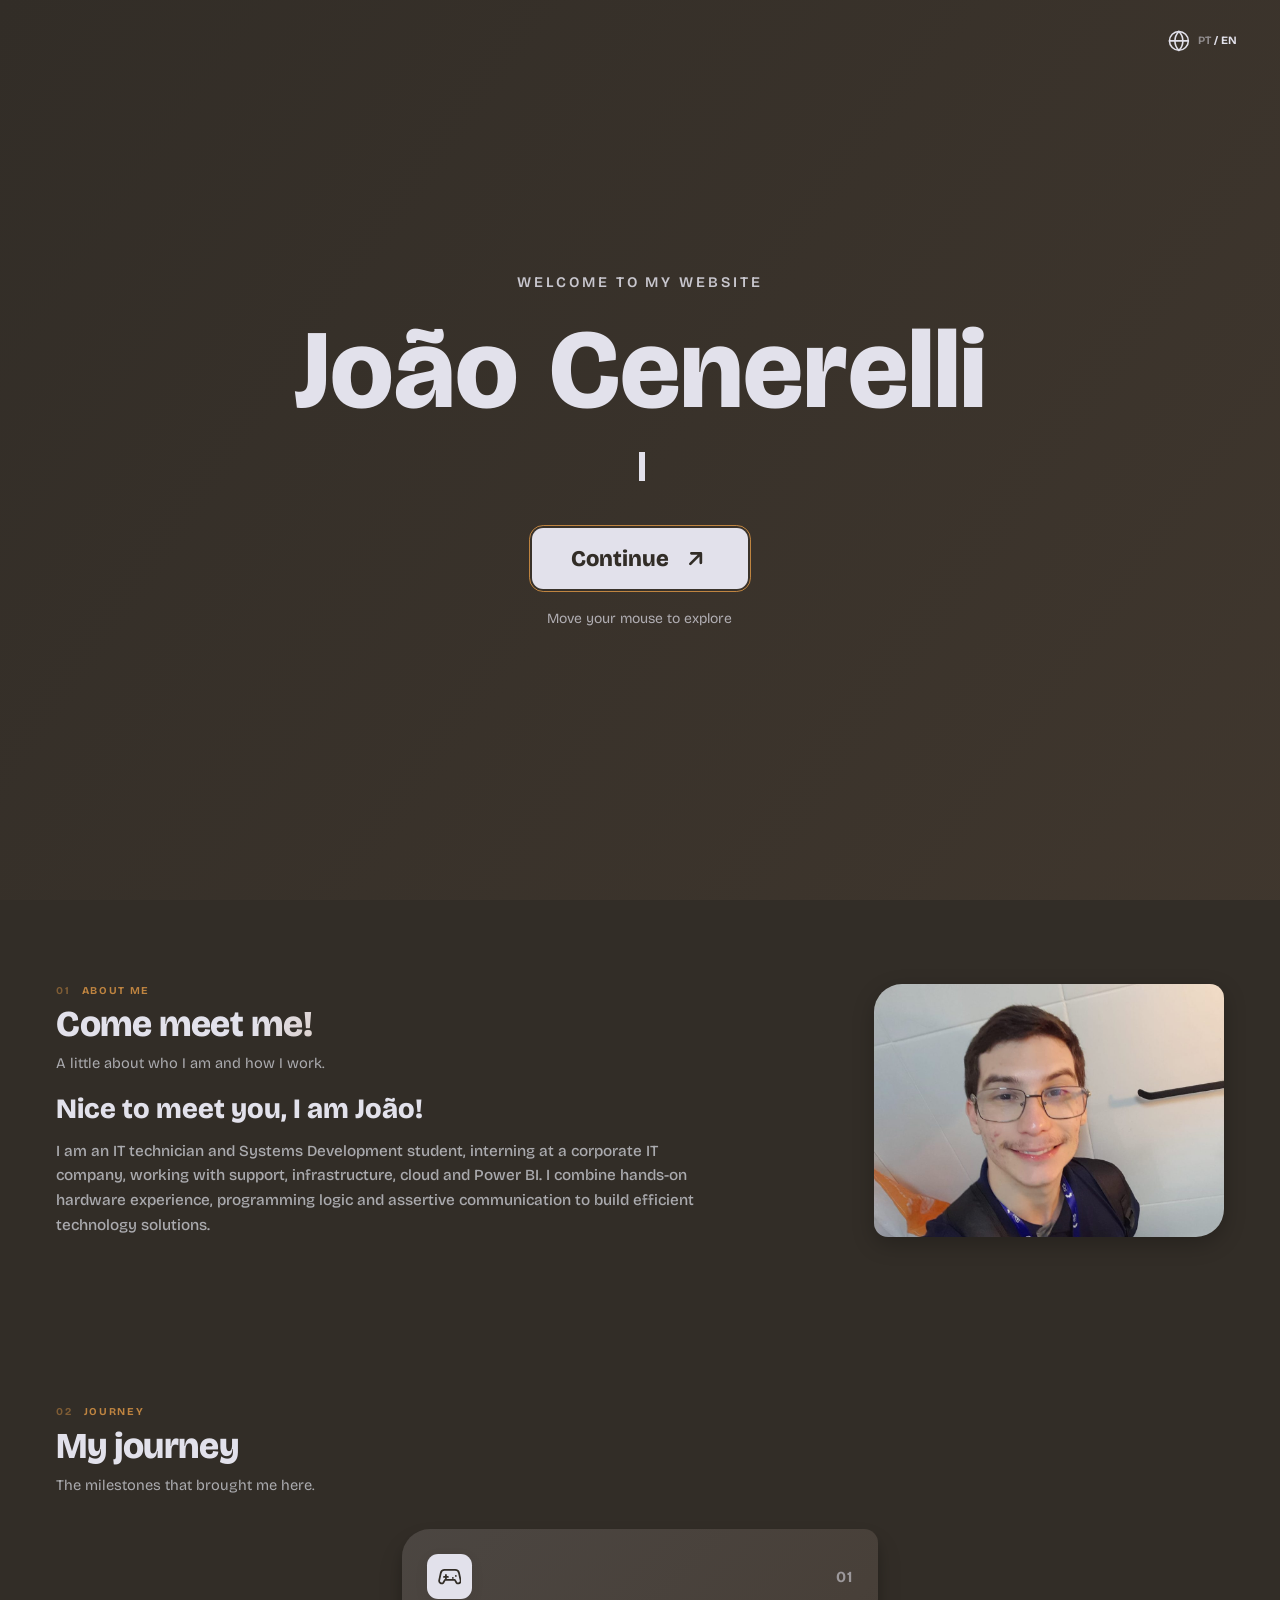
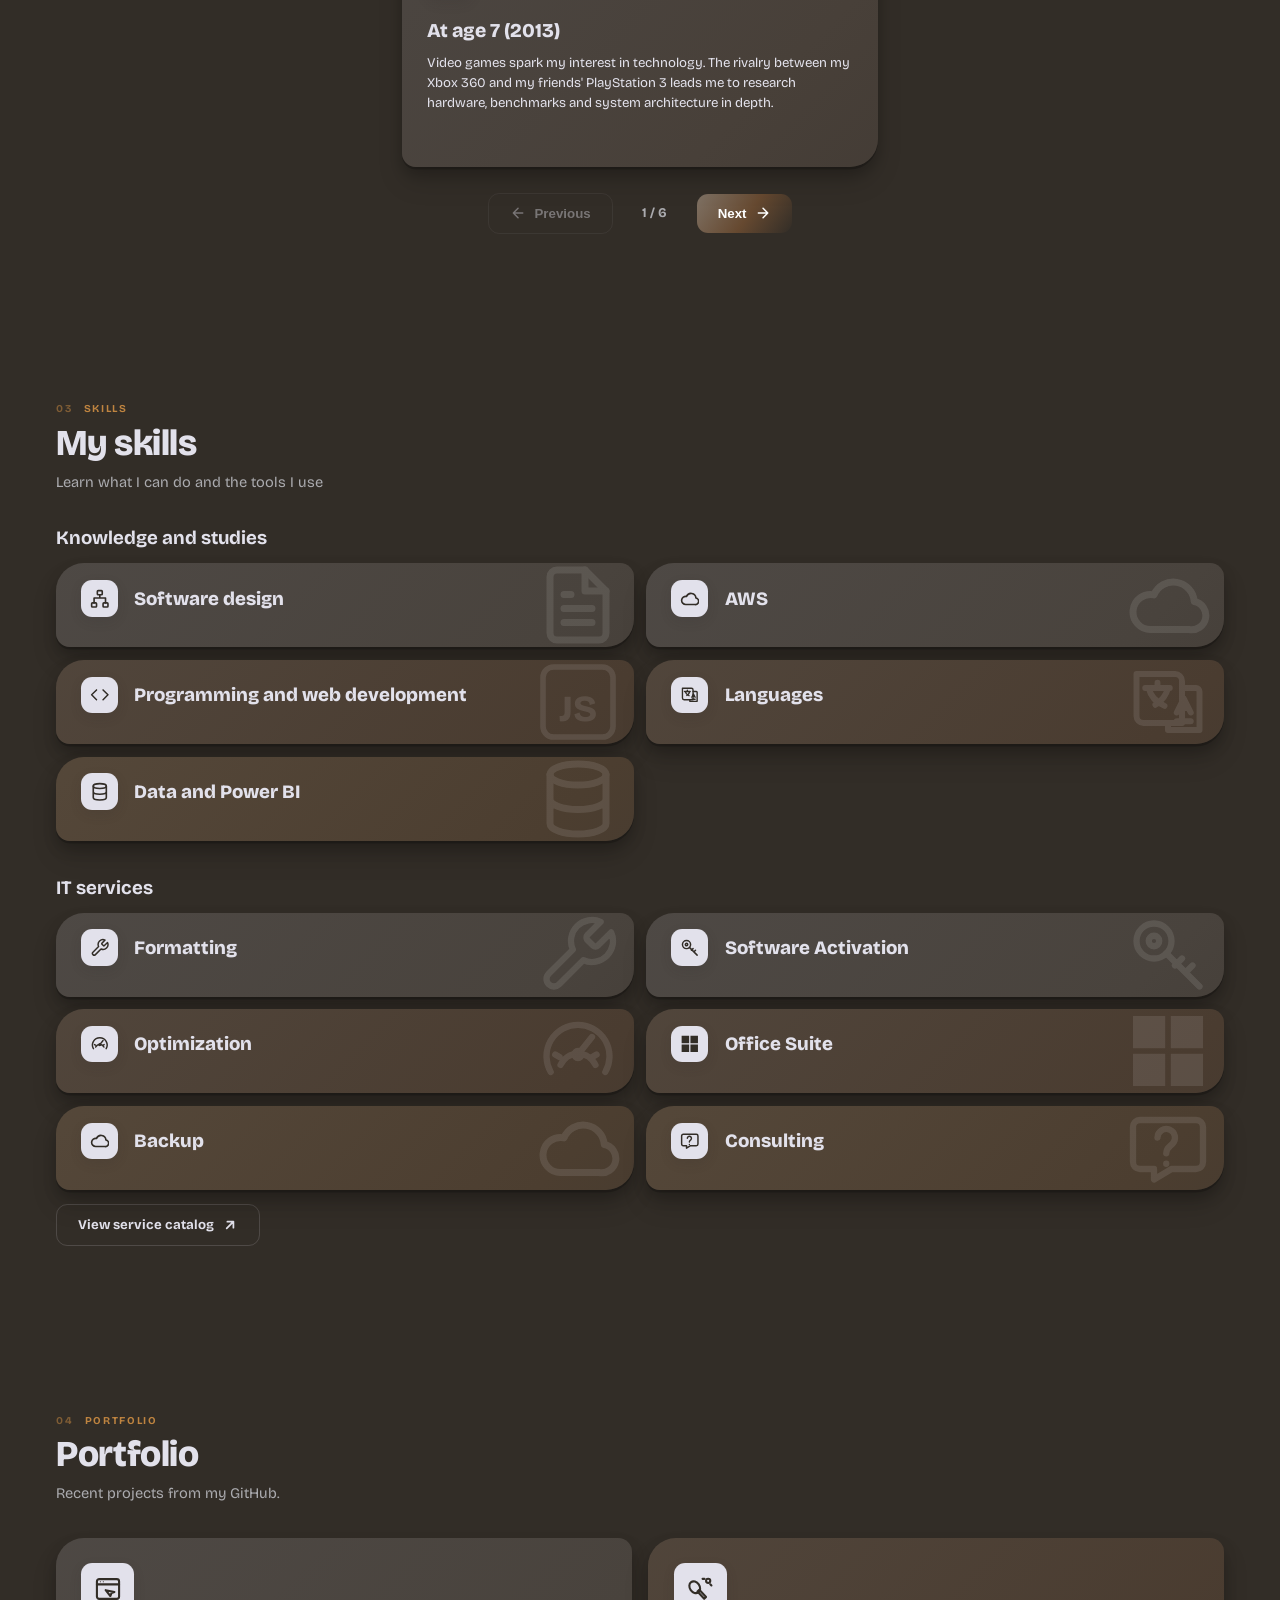
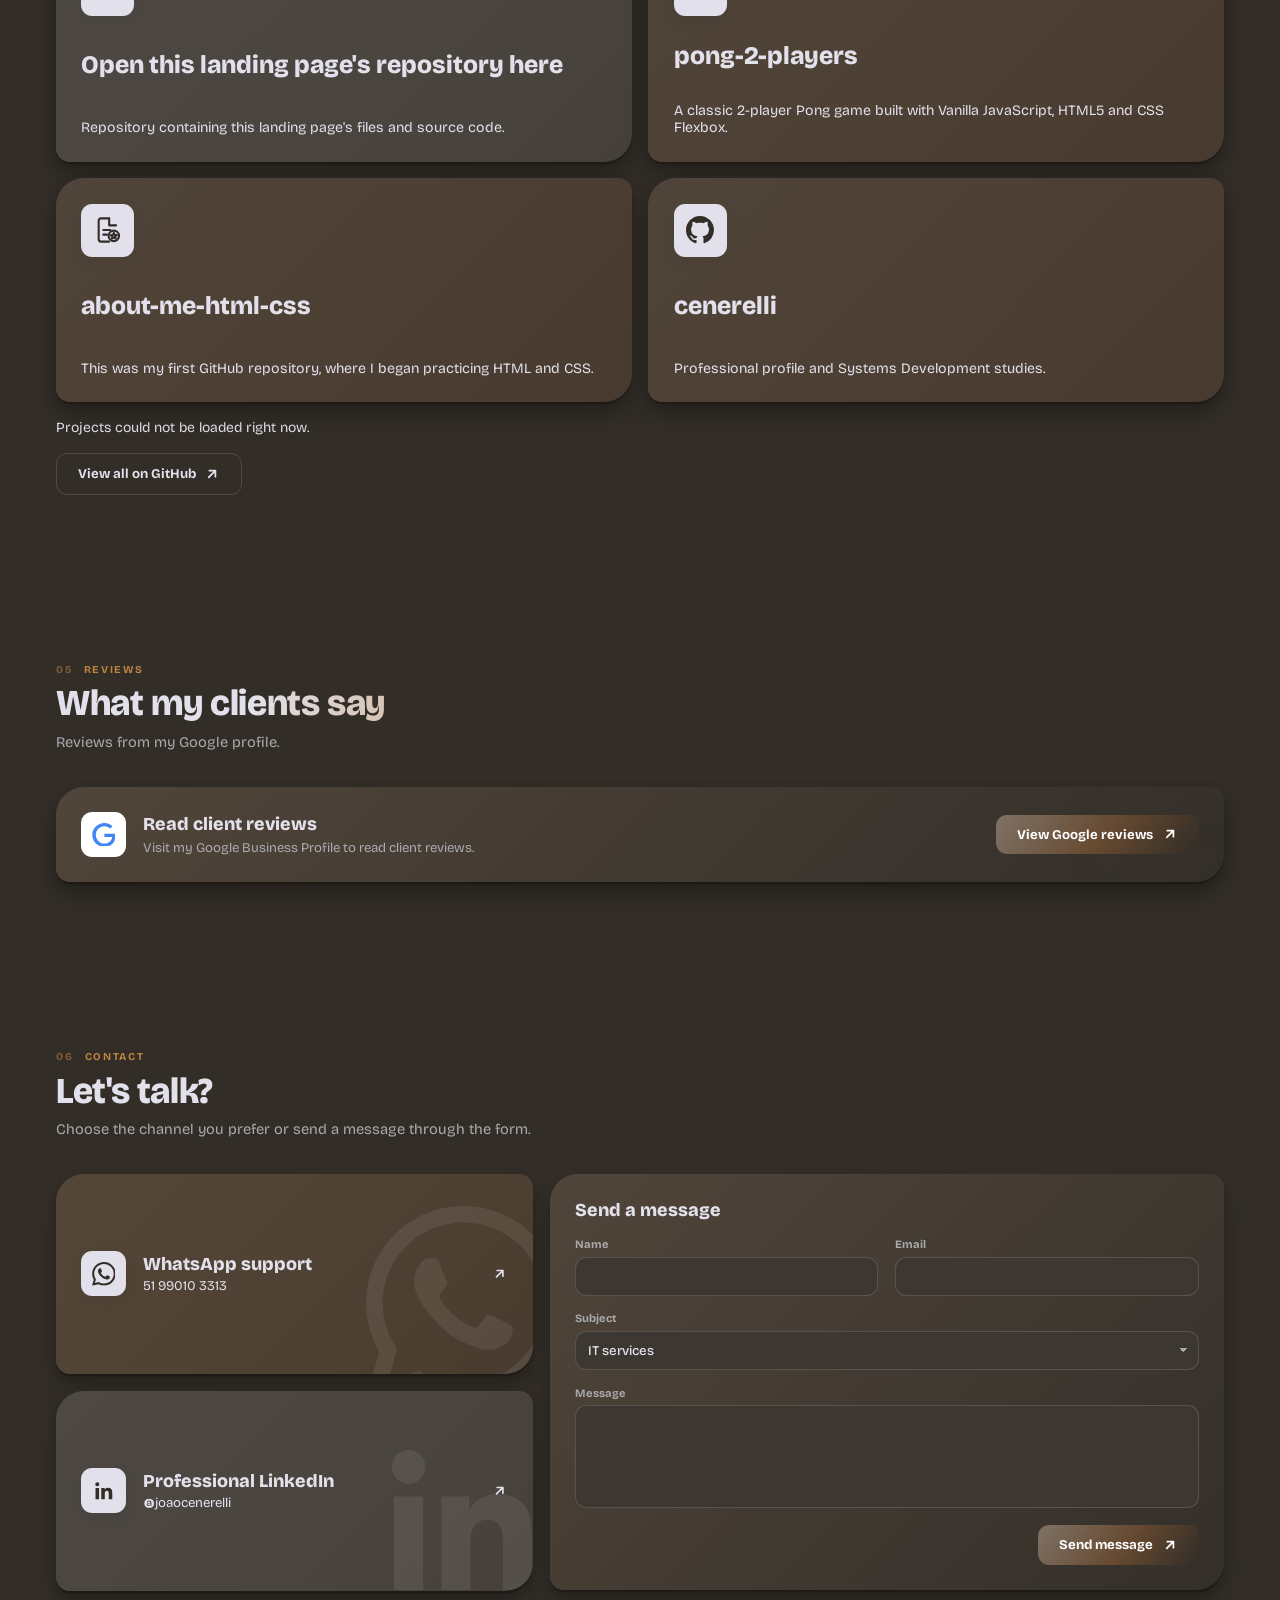
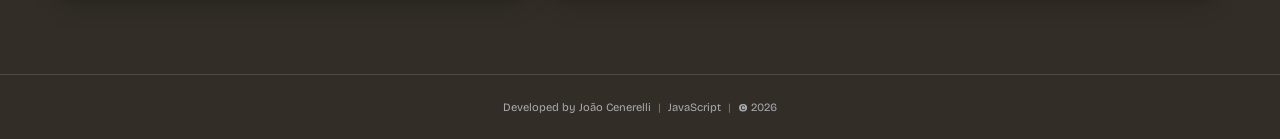
==== commit 3f517baf: "Ajuste de hover nos cards e modais." ====
--- a/index.html
+++ b/index.html
@@ -267,6 +267,7 @@
             <div class="grupo-competencias">
               <h3 class="titulo-grupo-competencias" data-i18n="skills.group.knowledge">Conhecimentos e estudos</h3>
               <div class="lista-competencias">
+                <div class="coluna-competencias">
               <div class="linha-competencia" tabindex="0">
                 <svg class="marca-dagua"><use href="assets/icones.svg?v=20261122-3#icone-documento" /></svg>
                 <div class="cabecalho-competencia">
@@ -306,6 +307,8 @@
                   <p data-i18n="skills.data.p2">Certificado em fundamentos de banco de dados pela Fundação Bradesco, com módulo de banco de dados em andamento no Senac e evolução contínua em análise de dados.</p>
                 </div>
               </div>
+                </div>
+                <div class="coluna-competencias">
               <div class="linha-competencia" tabindex="0">
                 <svg class="marca-dagua"><use href="assets/icones.svg?v=20261122-3#icone-nuvem" /></svg>
                 <div class="cabecalho-competencia">
@@ -329,11 +332,13 @@
                 </div>
                 <div class="corpo-competencia"><p data-i18n="skills.languages.p1">Inglês em nível avançado, com certificado TOEFL ITP, e espanhol em nível básico.</p></div>
               </div>
+                </div>
             </div>
             </div>
             <div class="grupo-competencias">
               <h3 class="titulo-grupo-competencias" data-i18n="skills.group.it">Serviços de TI</h3>
               <div class="lista-competencias">
+                <div class="coluna-competencias">
                 <div class="linha-competencia" tabindex="0">
                   <svg class="marca-dagua"><use href="assets/icones.svg?v=20261122-3#icone-ferramenta" /></svg>
                   <div class="cabecalho-competencia"><span class="bloco-icone"><svg><use href="assets/icones.svg?v=20261122-3#icone-ferramenta" /></svg></span><h3 data-i18n="svc.formatting.title">Formatação</h3></div>
@@ -349,6 +354,8 @@
                   <div class="cabecalho-competencia"><span class="bloco-icone"><svg><use href="assets/icones.svg?v=20261122-3#icone-nuvem" /></svg></span><h3 data-i18n="svc.backup.title">Backup</h3></div>
                   <div class="corpo-competencia"><p data-i18n="svc.backup.text">Cópia de segurança dos seus arquivos importantes em HD externo ou nuvem, para você não perder fotos e documentos.</p></div>
                 </div>
+                </div>
+                <div class="coluna-competencias">
                 <div class="linha-competencia" tabindex="0">
                   <svg class="marca-dagua"><use href="assets/icones.svg?v=20261122-3#icone-chave" /></svg>
                   <div class="cabecalho-competencia"><span class="bloco-icone"><svg><use href="assets/icones.svg?v=20261122-3#icone-chave" /></svg></span><h3 data-i18n="svc.activation.title">Ativação de Software</h3></div>
@@ -363,6 +370,7 @@
                   <svg class="marca-dagua"><use href="assets/icones.svg?v=20261122-3#icone-faq" /></svg>
                   <div class="cabecalho-competencia"><span class="bloco-icone"><svg><use href="assets/icones.svg?v=20261122-3#icone-faq" /></svg></span><h3 data-i18n="svc.consulting.title">Consultoria</h3></div>
                   <div class="corpo-competencia"><p data-i18n="svc.consulting.text">Suporte completo para tirar qualquer dúvida e resolver problemas no universo da T.I. Ajudo você a escolher as melhores peças de hardware (como memória, armazenamento e processador), indico os softwares que realmente valem a pena e oriento sobre qual computador comprar de acordo com a sua necessidade e orçamento. Além disso, ensino e auxilio em procedimentos como instalação de drivers, verificações de sistema e diversos outros processos técnicos do dia a dia.</p></div>
+                </div>
                 </div>
               </div>
               <a class="botao botao-secundario catalogo-servicos" href="https://drive.google.com/drive/folders/1i7R2FoVgpDLyHtwSXhsw_O9009cAZOEC" target="_blank" rel="noopener noreferrer">
--- a/css/style.css
+++ b/css/style.css
@@ -704,9 +704,16 @@
 .lista-competencias {
   display: grid;
   grid-template-columns: repeat(2, minmax(0, 1fr));
+  align-items: start;
   gap: 0.9rem;
   min-height: 0;
   height: auto;
+}
+.coluna-competencias {
+  display: flex;
+  flex-direction: column;
+  gap: 0.9rem;
+  min-width: 0;
 }
 .catalogo-servicos {
   margin-top: 1rem;
@@ -1869,17 +1876,28 @@
 .linha-competencia .marca-dagua {
   display: block;
   top: 50%;
-  right: 3%;
+  right: 1rem;
   bottom: auto;
-  width: clamp(7rem, 14vw, 11rem);
-  height: clamp(7rem, 14vw, 11rem);
+  width: clamp(4.5rem, 8vw, 6rem);
+  height: clamp(4.5rem, 8vw, 6rem);
   opacity: 0.1;
-  transform: translateY(-50%) scale(0.92);
+  transform: translateY(-50%);
+  transition:
+    opacity 0.9s ease,
+    transform 0.9s var(--hover-ease),
+    top 0.9s var(--hover-ease),
+    right 0.9s var(--hover-ease),
+    width 0.9s var(--hover-ease),
+    height 0.9s var(--hover-ease);
 }
 .linha-competencia:hover .marca-dagua,
 .linha-competencia:focus-visible .marca-dagua {
   opacity: 0.22;
-  transform: translateY(-50%) scale(1);
+  top: 1rem;
+  right: 1rem;
+  width: clamp(5.5rem, 10vw, 7rem);
+  height: clamp(5.5rem, 10vw, 7rem);
+  transform: none;
 }
 .cartao-link p,
 .cartao-trajetoria p {
@@ -2234,13 +2252,18 @@
 
 #competencias .linha-competencia {
   align-content: start;
-  transition:
-    background-position 0.38s var(--hover-ease),
-    background-color 0.38s var(--hover-ease),
-    color 0.38s var(--hover-ease),
-    border-color 0.38s var(--hover-ease),
-    box-shadow 0.38s var(--hover-ease),
-    translate 0.38s var(--hover-ease);
+  padding-block: 1rem;
+  transition:
+    transform 0.9s var(--hover-ease),
+    scale 0.9s var(--hover-ease),
+    background 0.9s var(--hover-ease),
+    color 0.9s var(--hover-ease),
+    border-color 0.9s var(--hover-ease),
+    box-shadow 0.9s var(--hover-ease),
+    flex-grow 0.9s var(--hover-ease),
+    opacity 0.9s ease,
+    translate 0.9s var(--hover-ease),
+    filter 0.9s ease;
 }
 #competencias .cabecalho-competencia {
   min-height: 3rem;
@@ -2252,25 +2275,35 @@
 }
 #competencias .linha-competencia .bloco-icone {
   transition:
-    background-color 0.38s var(--hover-ease),
-    color 0.38s var(--hover-ease);
-}
-@media (hover: hover) and (pointer: fine) {
+    background-color 0.9s var(--hover-ease),
+    color 0.9s var(--hover-ease);
+}
+@media (hover: hover) and (pointer: fine) and (min-width: 601px) {
   #competencias .corpo-competencia {
-    height: 0;
-    max-height: none;
+    height: auto;
+    max-height: 0;
     overflow: hidden;
     transition:
-      height 0.38s var(--hover-ease),
-      opacity 0.24s ease,
-      margin-top 0.38s var(--hover-ease);
+      max-height 0.9s var(--hover-ease),
+      opacity 0.9s ease,
+      margin-top 0.9s var(--hover-ease);
   }
   #competencias .linha-competencia:hover .corpo-competencia,
   #competencias .linha-competencia:focus-visible .corpo-competencia {
-    height: 16rem;
-    max-height: none;
+    max-height: 32rem;
     margin-top: 1.1rem;
     overflow-y: auto;
+  }
+}
+@media (min-width: 601px) {
+  #competencias .lista-competencias {
+    grid-template-columns: repeat(2, minmax(0, 1fr));
+  }
+}
+@media (max-width: 600px) {
+  #competencias .lista-competencias {
+    grid-template-columns: 1fr;
+    row-gap: 0;
   }
 }
 #portfolio .projeto-primeiro:hover,
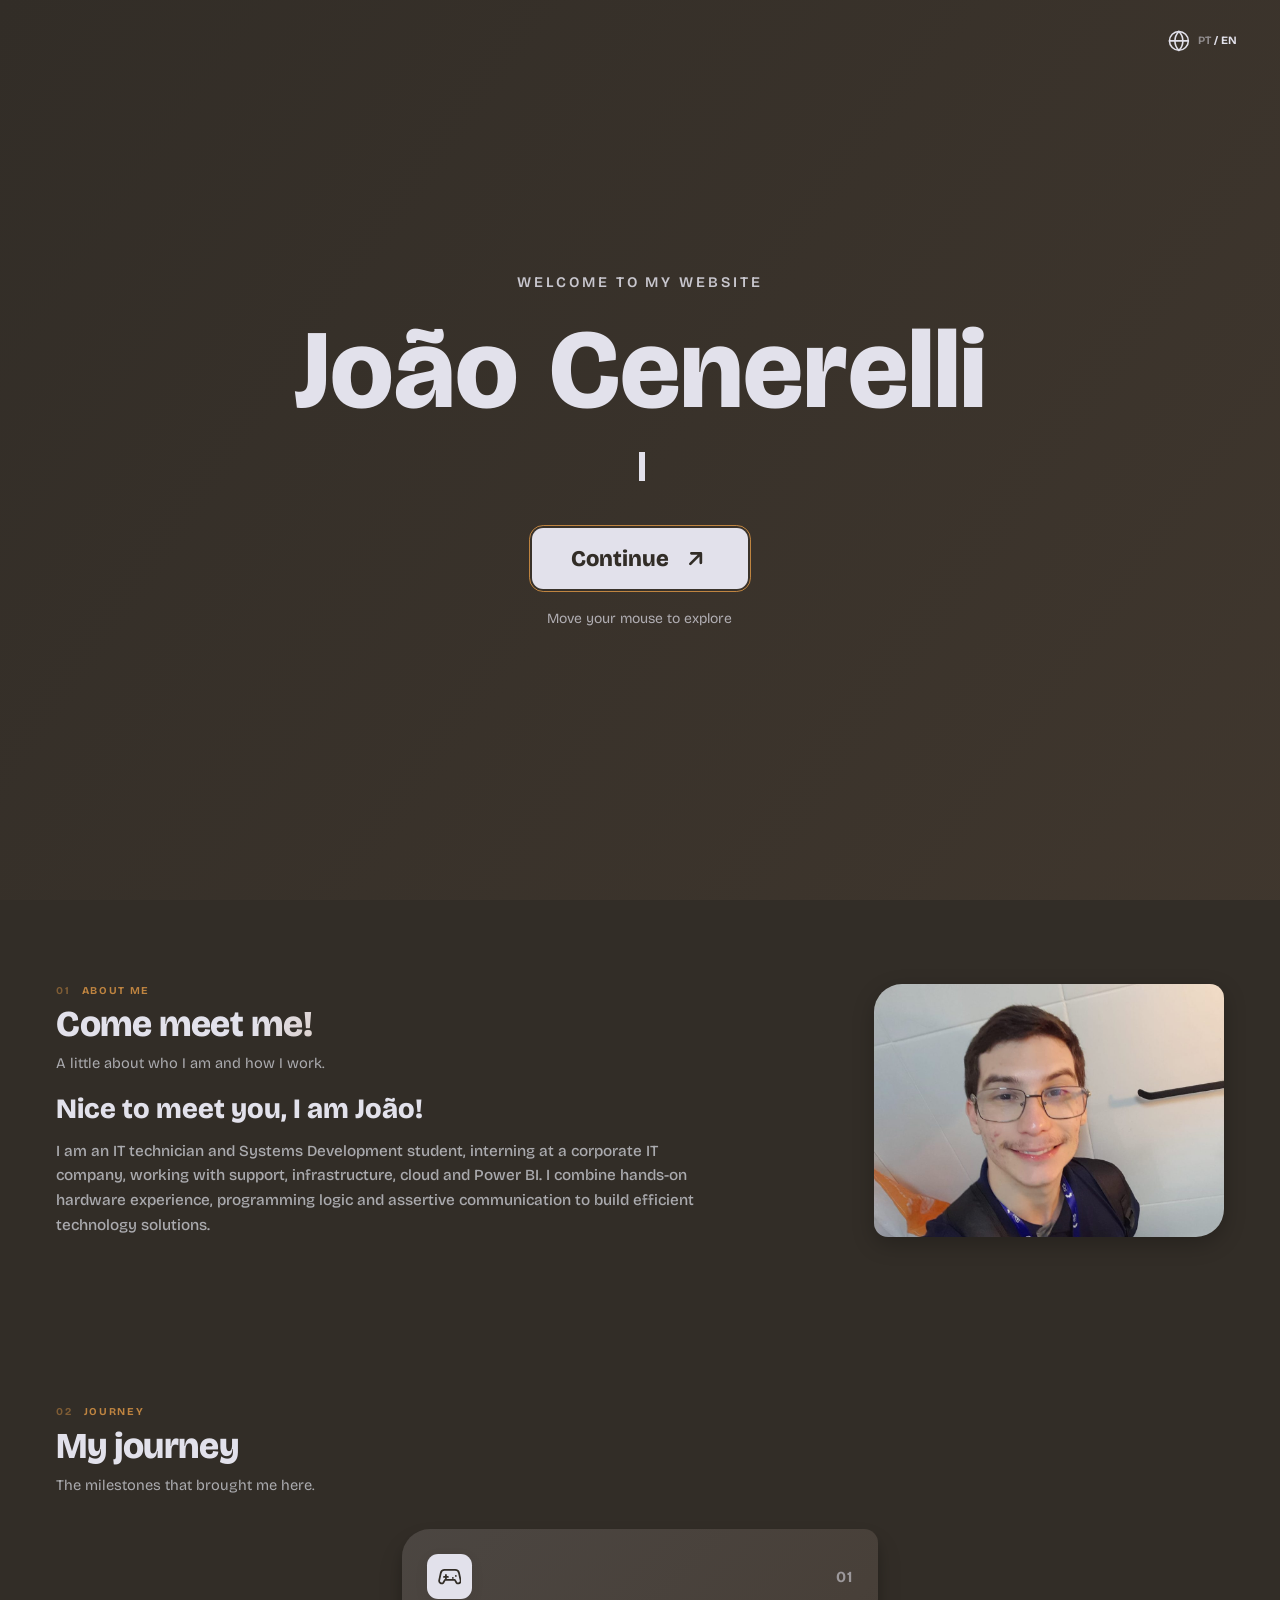
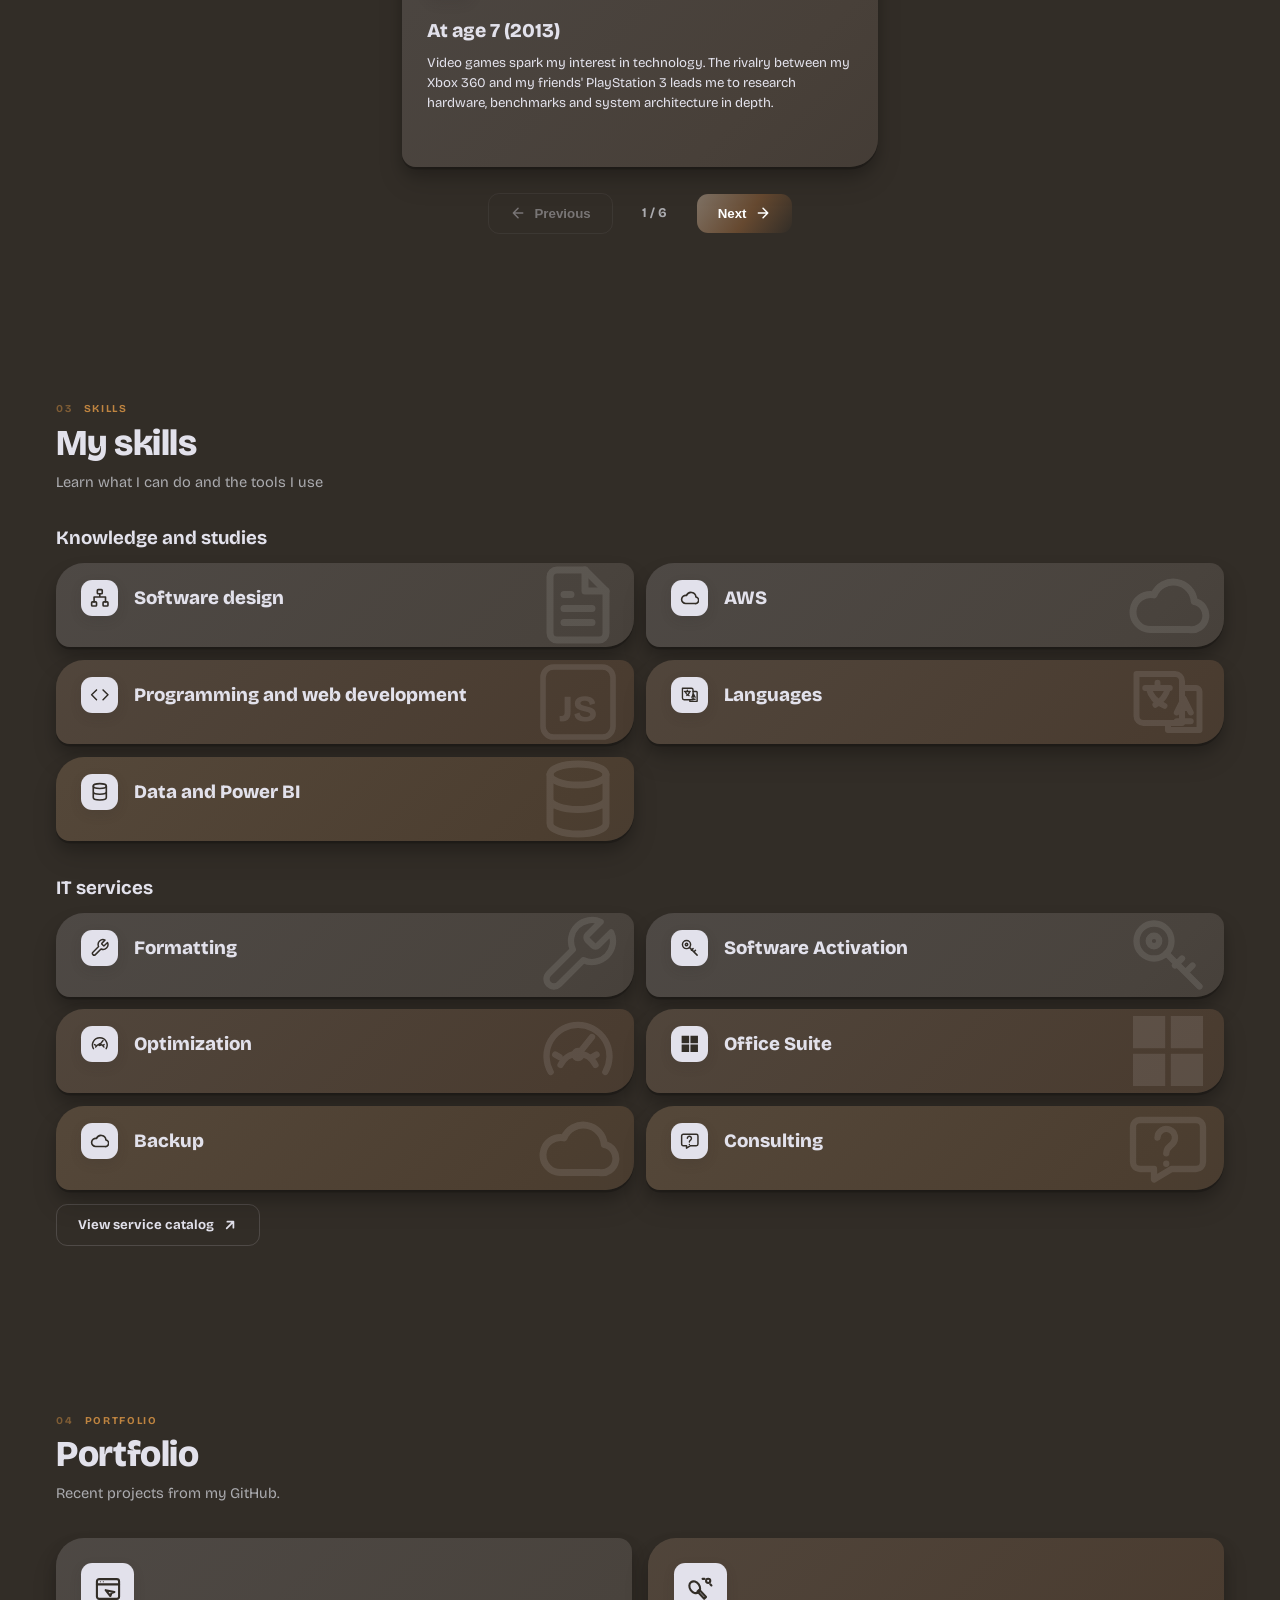
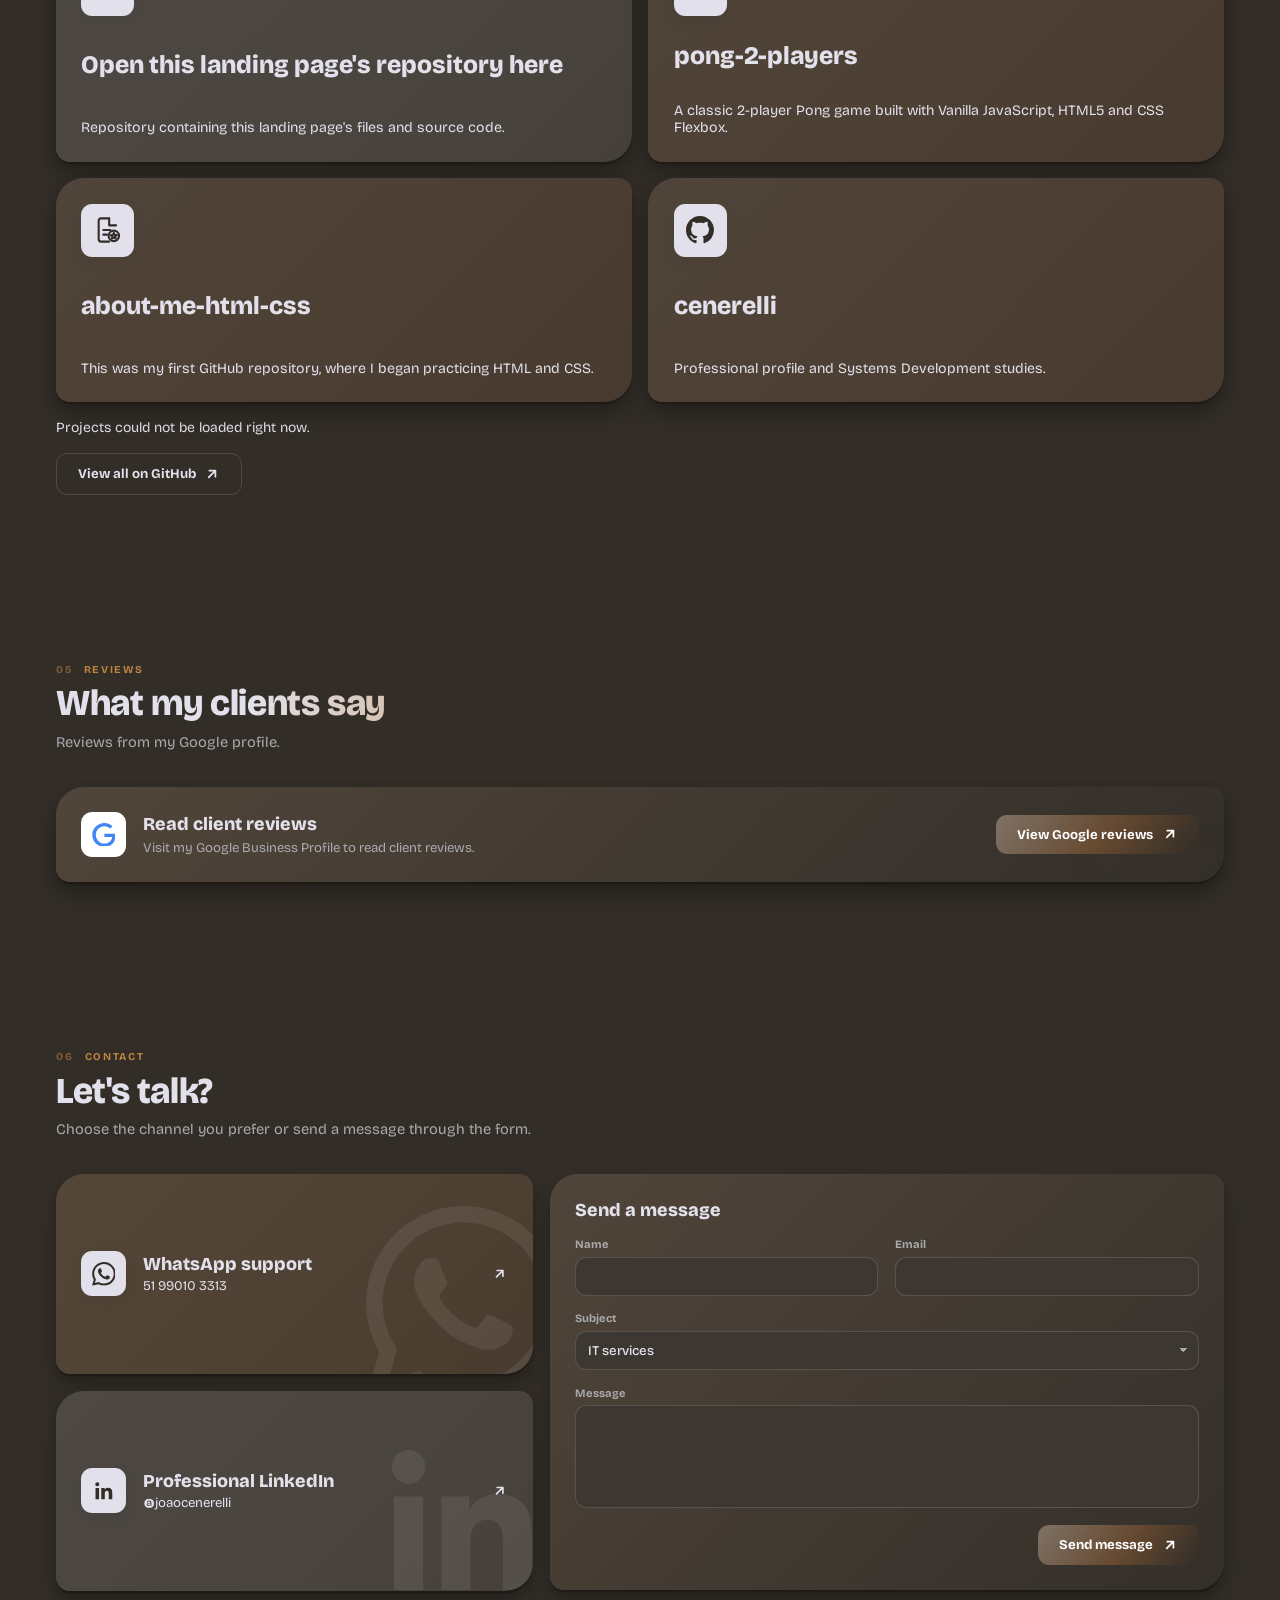
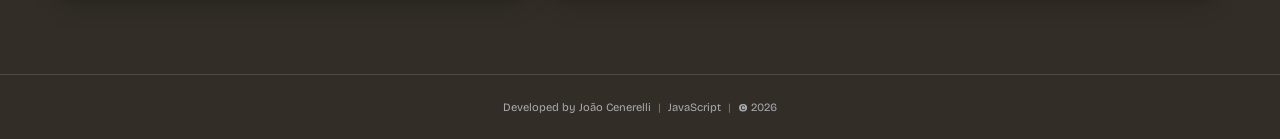
==== commit b679a30c: "Ajuste de tilt nos cards." ====
--- a/index.html
+++ b/index.html
@@ -10,7 +10,7 @@
     <link rel="shortcut icon" href="assets/favicon.ico" />
     <link rel="apple-touch-icon" href="assets/apple-touch-icon.png" />
     <link rel="preload" href="fonts/BricolageGrotesque-Variable.ttf" as="font" type="font/ttf" crossorigin />
-    <link rel="stylesheet" href="css/style.css?v=20261122-3" />
+    <link rel="stylesheet" href="css/style.css?v=20261122-4" />
   </head>
   <body class="na-tela-boas-vindas">
     <div id="boas-vindas" class="boas-vindas">
@@ -268,7 +268,7 @@
               <h3 class="titulo-grupo-competencias" data-i18n="skills.group.knowledge">Conhecimentos e estudos</h3>
               <div class="lista-competencias">
                 <div class="coluna-competencias">
-              <div class="linha-competencia" tabindex="0">
+              <div class="linha-competencia" tabindex="0" data-tilt="3">
                 <svg class="marca-dagua"><use href="assets/icones.svg?v=20261122-3#icone-documento" /></svg>
                 <div class="cabecalho-competencia">
                   <span class="bloco-icone">
@@ -281,7 +281,7 @@
                   <p data-i18n="skills.software.p2">Conteúdo estudado e concluído no curso Técnico em Desenvolvimento de Sistemas do Senac, que sigo cursando.</p>
                 </div>
               </div>
-              <div class="linha-competencia" tabindex="0">
+              <div class="linha-competencia" tabindex="0" data-tilt="3">
                 <svg class="marca-dagua"><use href="assets/icones.svg?v=20261122-3#icone-javascript" /></svg>
                 <div class="cabecalho-competencia">
                   <span class="bloco-icone">
@@ -294,7 +294,7 @@
                   <p data-i18n="skills.web.p2">Certificado de 200 horas em programação e desenvolvimento web, em aprofundamento no curso Técnico em Desenvolvimento de Sistemas do Senac.</p>
                 </div>
               </div>
-              <div class="linha-competencia" tabindex="0">
+              <div class="linha-competencia" tabindex="0" data-tilt="3">
                 <svg class="marca-dagua"><use href="assets/icones.svg?v=20261122-3#icone-banco-dados" /></svg>
                 <div class="cabecalho-competencia">
                   <span class="bloco-icone">
@@ -309,7 +309,7 @@
               </div>
                 </div>
                 <div class="coluna-competencias">
-              <div class="linha-competencia" tabindex="0">
+              <div class="linha-competencia" tabindex="0" data-tilt="3">
                 <svg class="marca-dagua"><use href="assets/icones.svg?v=20261122-3#icone-nuvem" /></svg>
                 <div class="cabecalho-competencia">
                   <span class="bloco-icone">
@@ -322,7 +322,7 @@
                   <p data-i18n="skills.cloud.p2">Curso Amazon sobre computação em nuvem, em andamento.</p>
                 </div>
               </div>
-              <div class="linha-competencia" tabindex="0">
+              <div class="linha-competencia" tabindex="0" data-tilt="3">
                 <svg class="marca-dagua"><use href="assets/icones.svg?v=20261122-3#icone-google-tradutor" /></svg>
                 <div class="cabecalho-competencia">
                   <span class="bloco-icone">
@@ -339,34 +339,34 @@
               <h3 class="titulo-grupo-competencias" data-i18n="skills.group.it">Serviços de TI</h3>
               <div class="lista-competencias">
                 <div class="coluna-competencias">
-                <div class="linha-competencia" tabindex="0">
+                <div class="linha-competencia" tabindex="0" data-tilt="3">
                   <svg class="marca-dagua"><use href="assets/icones.svg?v=20261122-3#icone-ferramenta" /></svg>
                   <div class="cabecalho-competencia"><span class="bloco-icone"><svg><use href="assets/icones.svg?v=20261122-3#icone-ferramenta" /></svg></span><h3 data-i18n="svc.formatting.title">Formatação</h3></div>
                   <div class="corpo-competencia"><p data-i18n="svc.formatting.text">Instalação limpa do Windows 10 ou 11 com drivers atualizados, atualizações de segurança, antivírus e programas essenciais para o seu dia a dia. Seus arquivos pessoais e documentos importantes podem ser salvos e restaurados com segurança através do serviço de backup.</p></div>
                 </div>
-                <div class="linha-competencia" tabindex="0">
+                <div class="linha-competencia" tabindex="0" data-tilt="3">
                   <svg class="marca-dagua"><use href="assets/icones.svg?v=20261122-3#icone-velocimetro" /></svg>
                   <div class="cabecalho-competencia"><span class="bloco-icone"><svg><use href="assets/icones.svg?v=20261122-3#icone-velocimetro" /></svg></span><h3 data-i18n="svc.optimization.title">Otimização</h3></div>
                   <div class="corpo-competencia"><p data-i18n="svc.optimization.text">Limpeza completa de arquivos e programas desnecessários, ajuste da inicialização do sistema e revisão detalhada do hardware para o computador rodar mais leve e rápido. Inclui uma limpeza profunda no Windows, eliminando arquivos temporários e configurações ocultas pela Microsoft que acabam pesando no desempenho do sistema.</p></div>
                 </div>
-                <div class="linha-competencia" tabindex="0">
+                <div class="linha-competencia" tabindex="0" data-tilt="3">
                   <svg class="marca-dagua"><use href="assets/icones.svg?v=20261122-3#icone-nuvem" /></svg>
                   <div class="cabecalho-competencia"><span class="bloco-icone"><svg><use href="assets/icones.svg?v=20261122-3#icone-nuvem" /></svg></span><h3 data-i18n="svc.backup.title">Backup</h3></div>
                   <div class="corpo-competencia"><p data-i18n="svc.backup.text">Cópia de segurança dos seus arquivos importantes em HD externo ou nuvem, para você não perder fotos e documentos.</p></div>
                 </div>
                 </div>
                 <div class="coluna-competencias">
-                <div class="linha-competencia" tabindex="0">
+                <div class="linha-competencia" tabindex="0" data-tilt="3">
                   <svg class="marca-dagua"><use href="assets/icones.svg?v=20261122-3#icone-chave" /></svg>
                   <div class="cabecalho-competencia"><span class="bloco-icone"><svg><use href="assets/icones.svg?v=20261122-3#icone-chave" /></svg></span><h3 data-i18n="svc.activation.title">Ativação de Software</h3></div>
                   <div class="corpo-competencia"><p data-i18n="svc.activation.text">Ativação do Windows e de programas, deixando o sistema regularizado e sem avisos de ativação.</p></div>
                 </div>
-                <div class="linha-competencia" tabindex="0">
+                <div class="linha-competencia" tabindex="0" data-tilt="3">
                   <svg class="marca-dagua"><use href="assets/icones.svg?v=20261122-3#icone-microsoft" /></svg>
                   <div class="cabecalho-competencia"><span class="bloco-icone"><svg><use href="assets/icones.svg?v=20261122-3#icone-microsoft" /></svg></span><h3 data-i18n="svc.office.title">Pacote Office</h3></div>
                   <div class="corpo-competencia"><p data-i18n="svc.office.text">Instalação e configuração do Word, Excel e PowerPoint, com ajuda para começar a usar e manter tudo atualizado.</p></div>
                 </div>
-                <div class="linha-competencia" tabindex="0">
+                <div class="linha-competencia" tabindex="0" data-tilt="3">
                   <svg class="marca-dagua"><use href="assets/icones.svg?v=20261122-3#icone-faq" /></svg>
                   <div class="cabecalho-competencia"><span class="bloco-icone"><svg><use href="assets/icones.svg?v=20261122-3#icone-faq" /></svg></span><h3 data-i18n="svc.consulting.title">Consultoria</h3></div>
                   <div class="corpo-competencia"><p data-i18n="svc.consulting.text">Suporte completo para tirar qualquer dúvida e resolver problemas no universo da T.I. Ajudo você a escolher as melhores peças de hardware (como memória, armazenamento e processador), indico os softwares que realmente valem a pena e oriento sobre qual computador comprar de acordo com a sua necessidade e orçamento. Além disso, ensino e auxilio em procedimentos como instalação de drivers, verificações de sistema e diversos outros processos técnicos do dia a dia.</p></div>
--- a/css/style.css
+++ b/css/style.css
@@ -2135,13 +2135,6 @@
 #competencias .linha-competencia:hover,
 #competencias .linha-competencia:focus-visible {
   flex-grow: 0;
-  transform: none;
-  scale: 1;
-  translate: 0;
-}
-#competencias .linha-competencia:hover .bloco-icone,
-#competencias .linha-competencia:focus-visible .bloco-icone {
-  transform: none;
 }
 #portfolio .projeto-pong:hover,
 #portfolio .projeto-pong:focus-visible {
@@ -2176,8 +2169,6 @@
   opacity: 0.16;
   transform: none;
 }
-.linha-competencia:hover,
-.linha-competencia:focus-visible,
 .selo-servico:hover,
 .selo-servico:focus-visible {
   translate: 0 0;
@@ -2272,11 +2263,6 @@
 }
 #competencias .cabecalho-competencia h3 {
   text-align: left;
-}
-#competencias .linha-competencia .bloco-icone {
-  transition:
-    background-color 0.9s var(--hover-ease),
-    color 0.9s var(--hover-ease);
 }
 @media (hover: hover) and (pointer: fine) and (min-width: 601px) {
   #competencias .corpo-competencia {
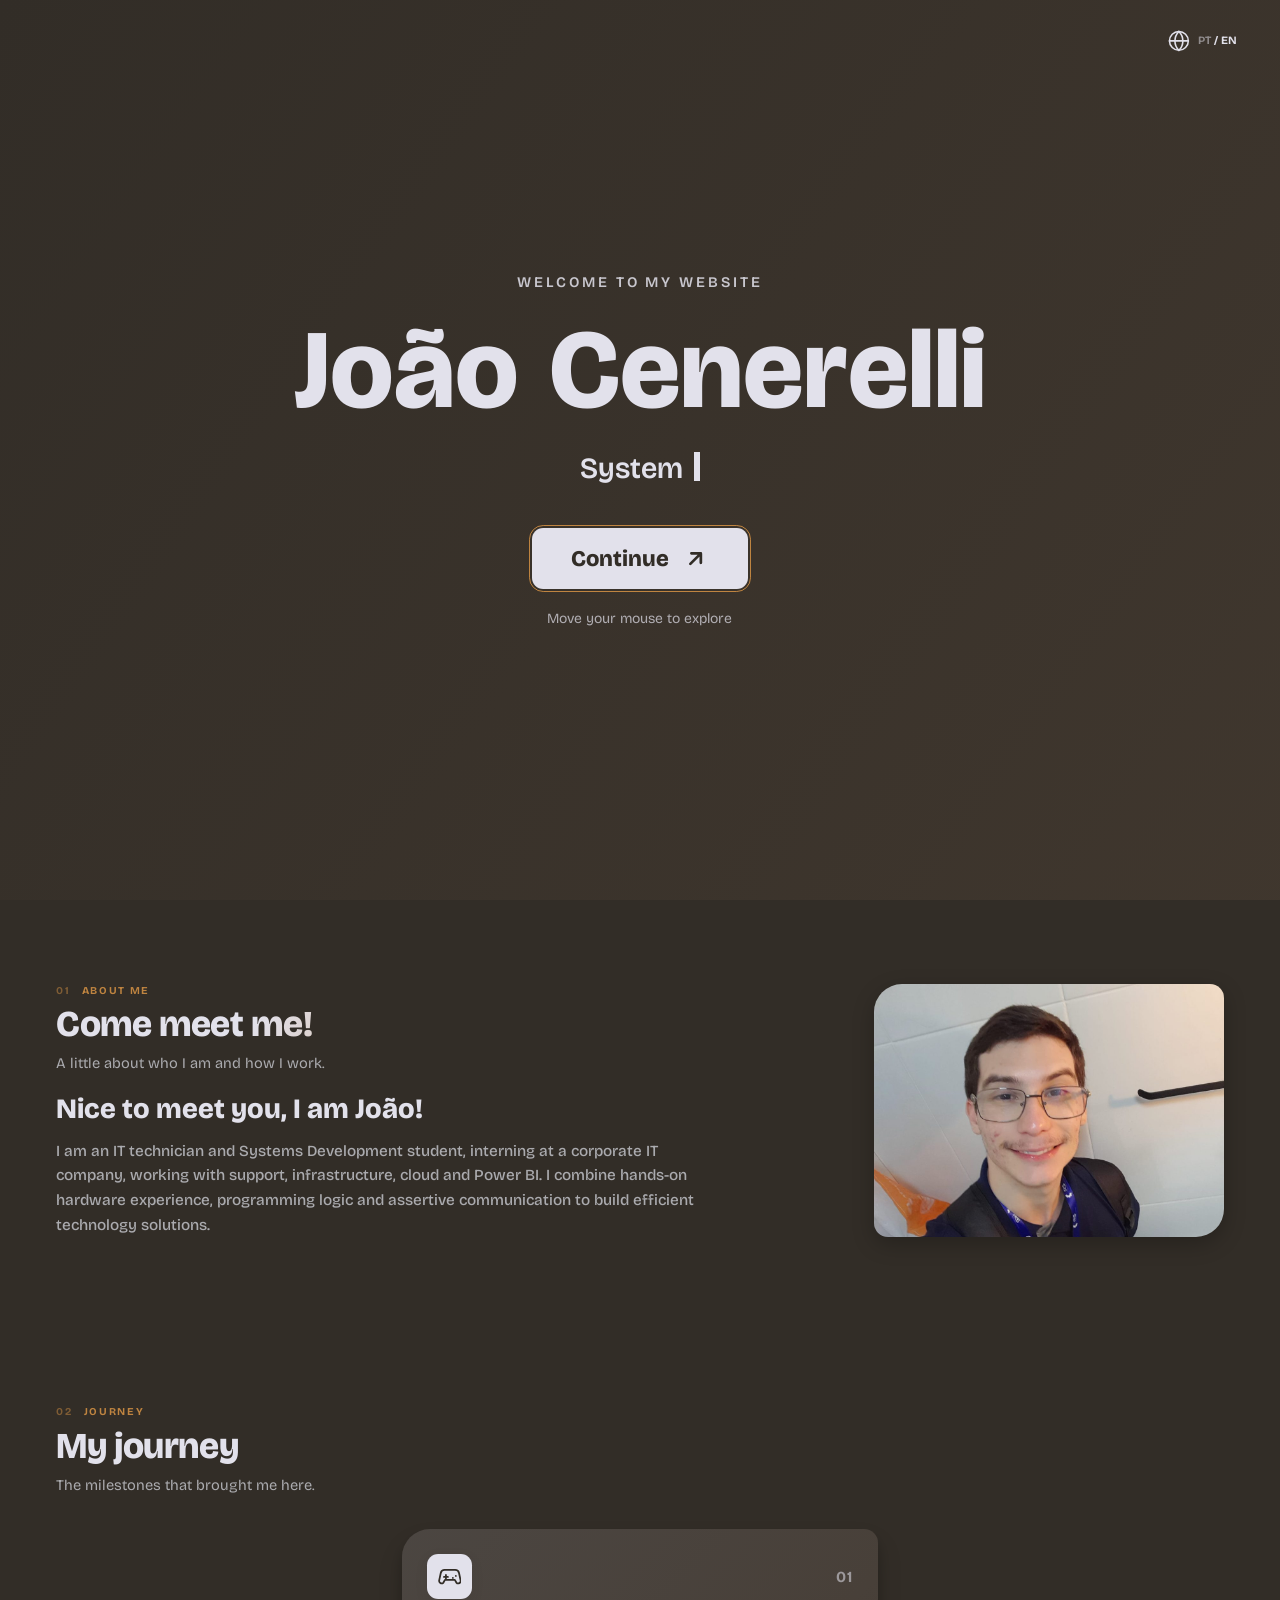
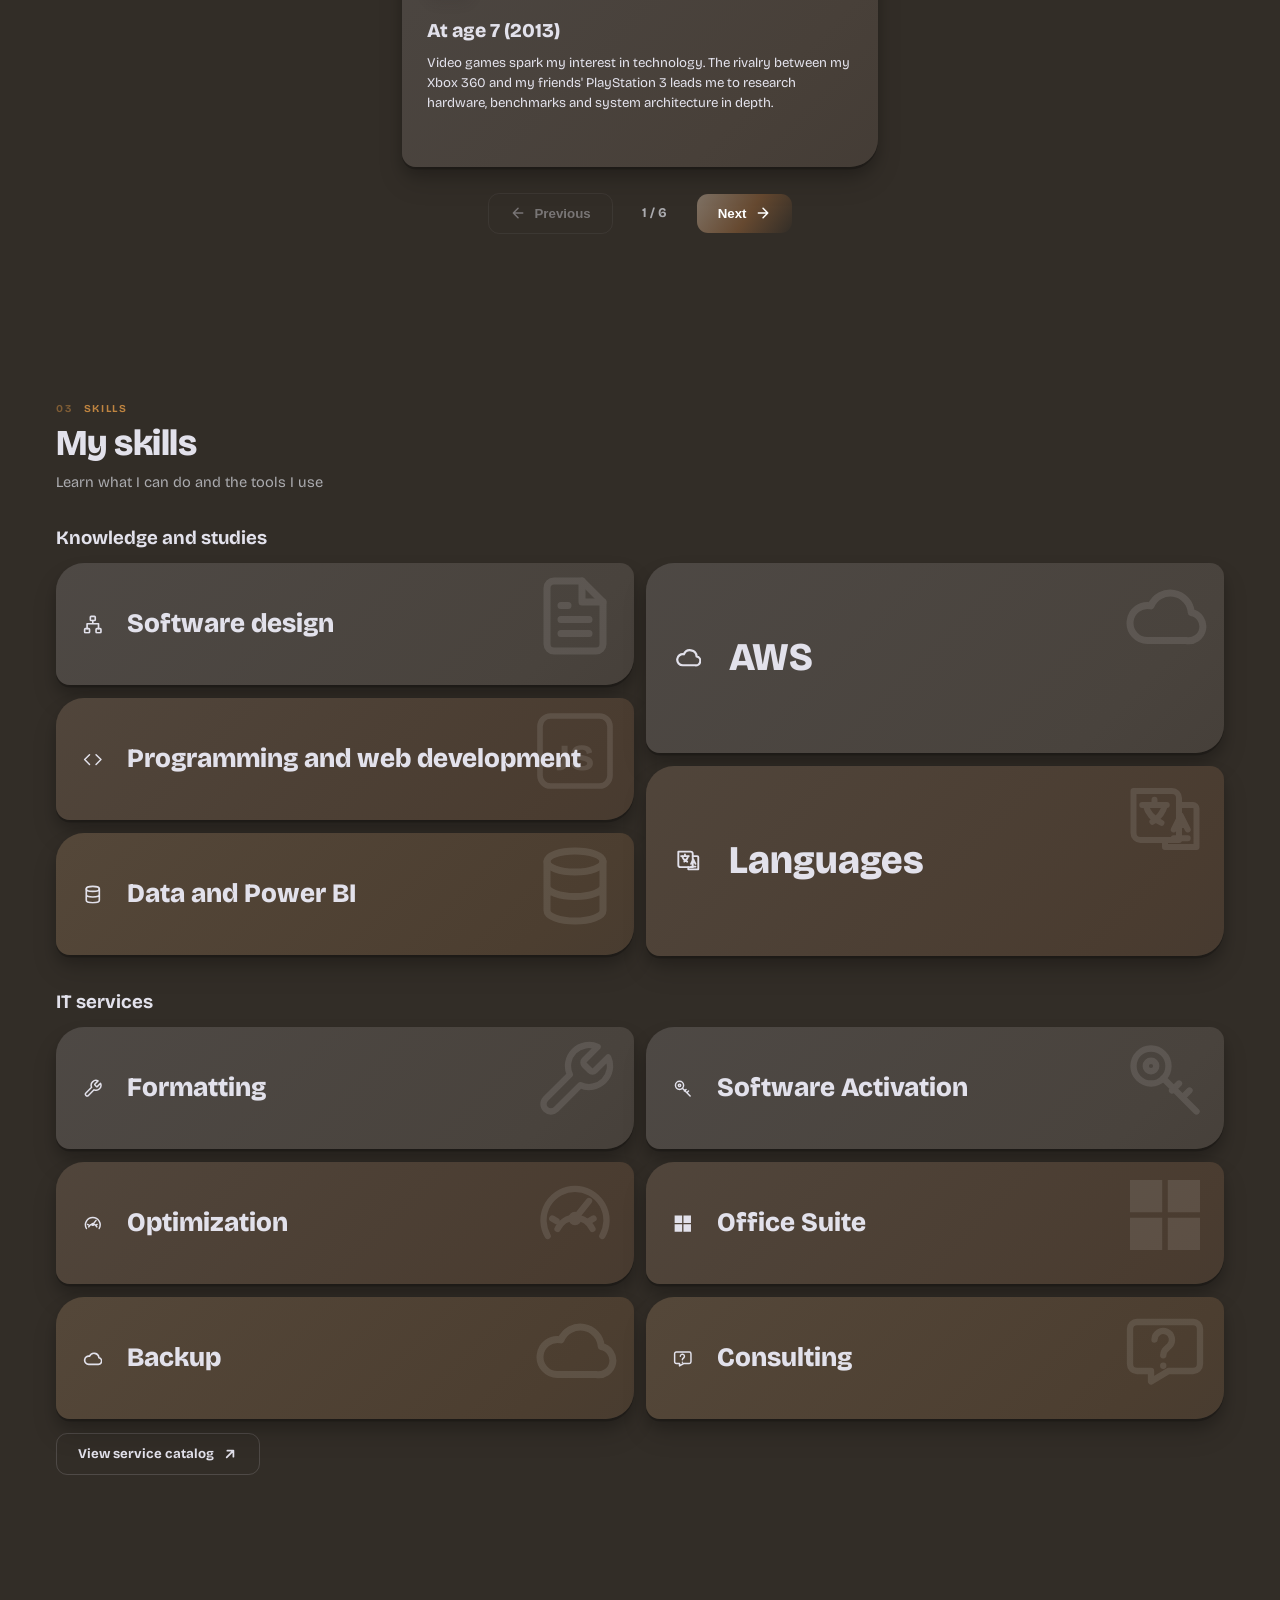
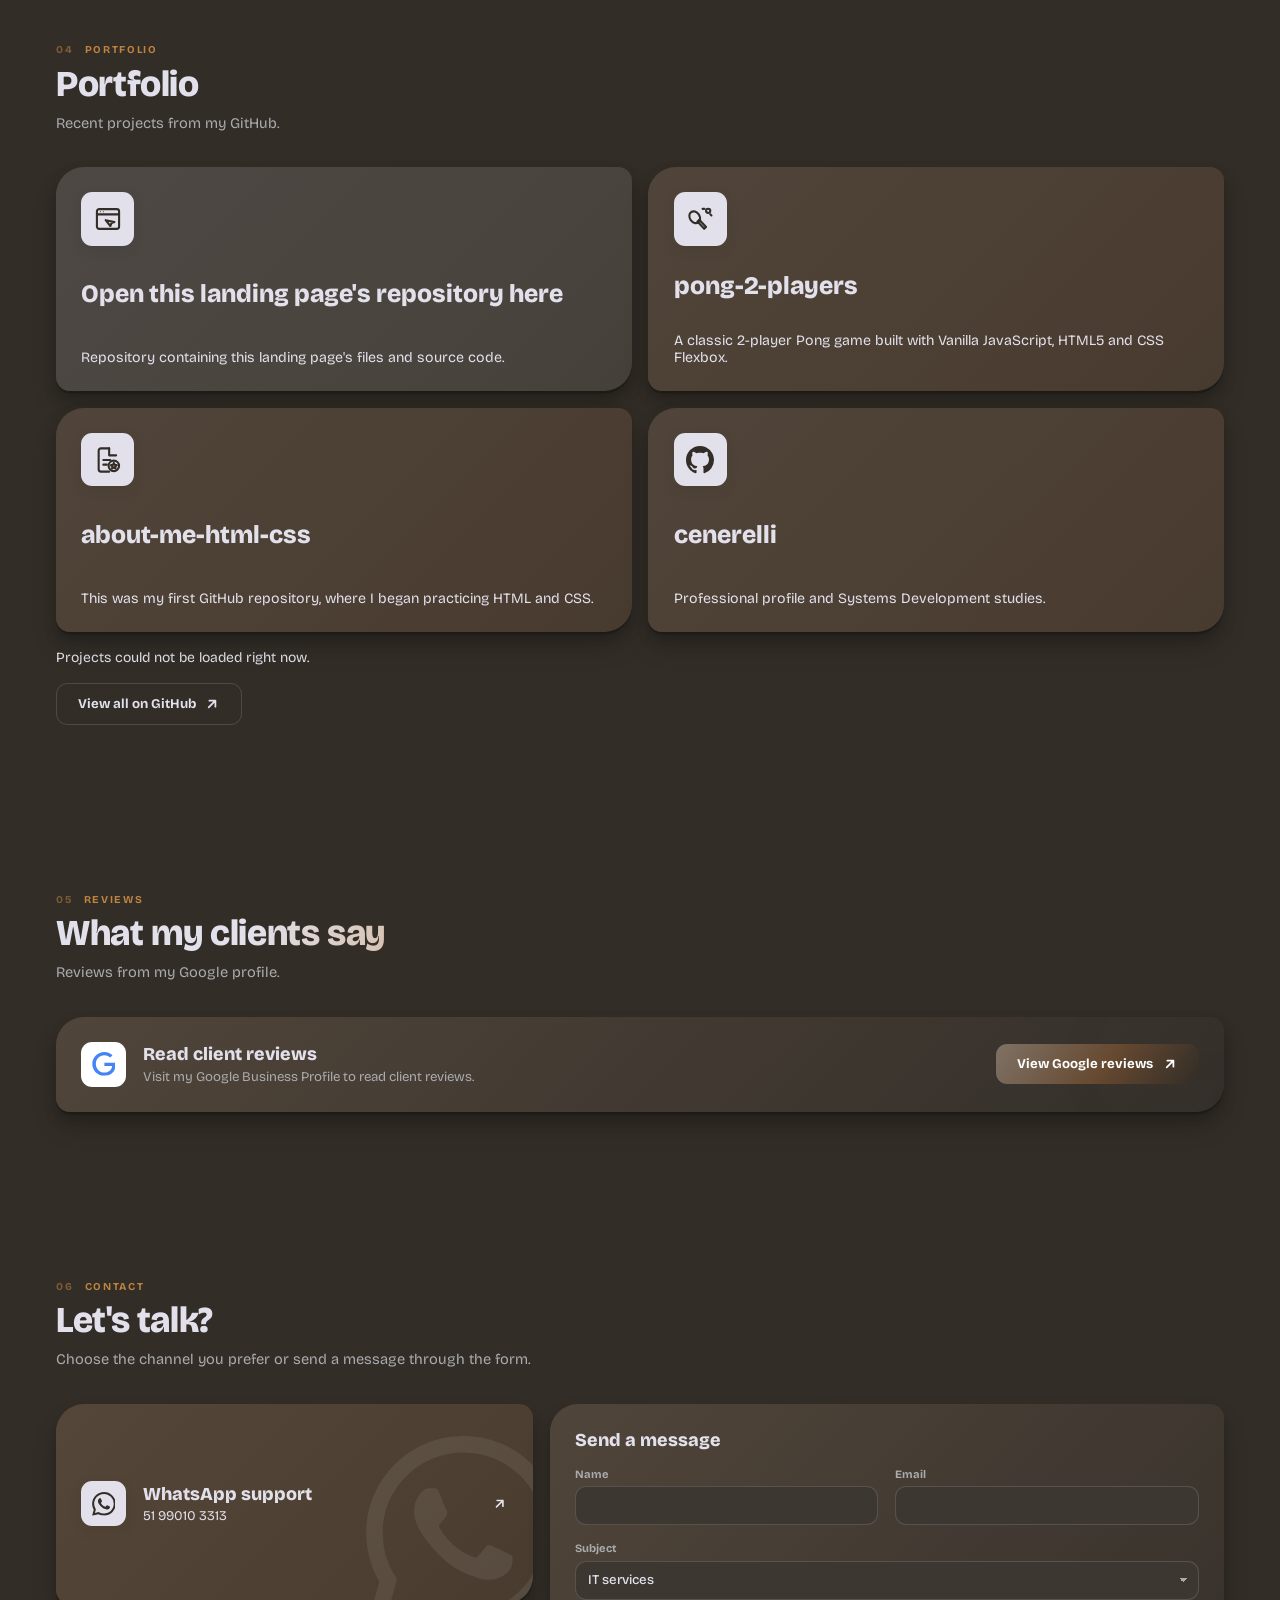
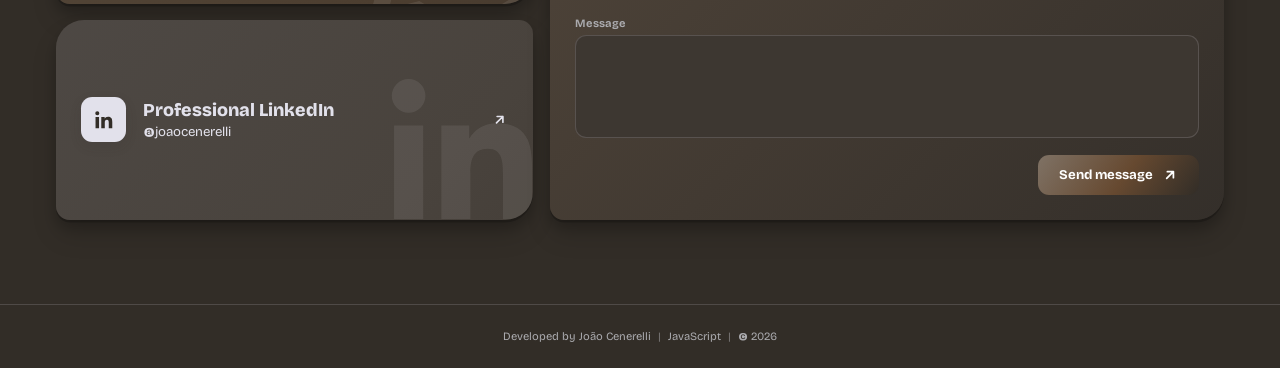
==== commit 30e7a381: "Ajuste de tamanho de texto nos cards" ====
--- a/index.html
+++ b/index.html
@@ -10,7 +10,7 @@
     <link rel="shortcut icon" href="assets/favicon.ico" />
     <link rel="apple-touch-icon" href="assets/apple-touch-icon.png" />
     <link rel="preload" href="fonts/BricolageGrotesque-Variable.ttf" as="font" type="font/ttf" crossorigin />
-    <link rel="stylesheet" href="css/style.css?v=20261122-4" />
+    <link rel="stylesheet" href="css/style.css?v=20261122-12" />
   </head>
   <body class="na-tela-boas-vindas">
     <div id="boas-vindas" class="boas-vindas">
@@ -289,7 +289,7 @@
                   </span>
                   <h3 data-i18n="skills.web.title">Programação e desenvolvimento web</h3>
                 </div>
-                <div class="corpo-competencia">
+                <div class="corpo-competencia competencia-descricao-reduzida">
                   <p data-i18n="skills.web.p1">Desenvolvimento de sites e sistemas web com JavaScript, HTML e CSS, com versionamento de código em Git e GitHub e organização de projetos web.</p>
                   <p data-i18n="skills.web.p2">Certificado de 200 horas em programação e desenvolvimento web, em aprofundamento no curso Técnico em Desenvolvimento de Sistemas do Senac.</p>
                 </div>
@@ -302,14 +302,14 @@
                   </span>
                   <h3 data-i18n="skills.data.title">Dados e Power BI</h3>
                 </div>
-                <div class="corpo-competencia">
+                <div class="corpo-competencia competencia-descricao-reduzida">
                   <p data-i18n="skills.data.p1">Fundamentos de banco de dados e criação de dashboards em Power BI para análise de dados, aplicados na rotina do meu estágio.</p>
                   <p data-i18n="skills.data.p2">Certificado em fundamentos de banco de dados pela Fundação Bradesco, com módulo de banco de dados em andamento no Senac e evolução contínua em análise de dados.</p>
                 </div>
               </div>
                 </div>
                 <div class="coluna-competencias">
-              <div class="linha-competencia" tabindex="0" data-tilt="3">
+              <div class="linha-competencia competencia-destaque" tabindex="0" data-tilt="3">
                 <svg class="marca-dagua"><use href="assets/icones.svg?v=20261122-3#icone-nuvem" /></svg>
                 <div class="cabecalho-competencia">
                   <span class="bloco-icone">
@@ -317,12 +317,12 @@
                   </span>
                   <h3 data-i18n="skills.cloud.title">AWS</h3>
                 </div>
-                <div class="corpo-competencia">
+                <div class="corpo-competencia competencia-destaque-descricao">
                   <p data-i18n="skills.cloud.p1">Conceitos de computação em nuvem com Amazon Web Services, incluindo a organização da infraestrutura em zonas de disponibilidade e regiões.</p>
                   <p data-i18n="skills.cloud.p2">Curso Amazon sobre computação em nuvem, em andamento.</p>
                 </div>
               </div>
-              <div class="linha-competencia" tabindex="0" data-tilt="3">
+              <div class="linha-competencia competencia-destaque" tabindex="0" data-tilt="3">
                 <svg class="marca-dagua"><use href="assets/icones.svg?v=20261122-3#icone-google-tradutor" /></svg>
                 <div class="cabecalho-competencia">
                   <span class="bloco-icone">
@@ -330,7 +330,7 @@
                   </span>
                   <h3 data-i18n="skills.languages.title">Idiomas</h3>
                 </div>
-                <div class="corpo-competencia"><p data-i18n="skills.languages.p1">Inglês em nível avançado, com certificado TOEFL ITP, e espanhol em nível básico.</p></div>
+                <div class="corpo-competencia competencia-destaque-descricao competencia-texto-compacto"><p data-i18n="skills.languages.p1">Inglês em nível avançado, com certificado TOEFL ITP, e espanhol em nível básico.</p></div>
               </div>
                 </div>
             </div>
@@ -342,34 +342,34 @@
                 <div class="linha-competencia" tabindex="0" data-tilt="3">
                   <svg class="marca-dagua"><use href="assets/icones.svg?v=20261122-3#icone-ferramenta" /></svg>
                   <div class="cabecalho-competencia"><span class="bloco-icone"><svg><use href="assets/icones.svg?v=20261122-3#icone-ferramenta" /></svg></span><h3 data-i18n="svc.formatting.title">Formatação</h3></div>
-                  <div class="corpo-competencia"><p data-i18n="svc.formatting.text">Instalação limpa do Windows 10 ou 11 com drivers atualizados, atualizações de segurança, antivírus e programas essenciais para o seu dia a dia. Seus arquivos pessoais e documentos importantes podem ser salvos e restaurados com segurança através do serviço de backup.</p></div>
+                  <div class="corpo-competencia competencia-descricao-reduzida"><p data-i18n="svc.formatting.text">Instalação limpa do Windows 10 ou 11, com drivers atualizados, atualizações de segurança e programas essenciais. Se necessário, seus arquivos podem ser salvos e restaurados pelo serviço de backup.</p></div>
                 </div>
                 <div class="linha-competencia" tabindex="0" data-tilt="3">
                   <svg class="marca-dagua"><use href="assets/icones.svg?v=20261122-3#icone-velocimetro" /></svg>
                   <div class="cabecalho-competencia"><span class="bloco-icone"><svg><use href="assets/icones.svg?v=20261122-3#icone-velocimetro" /></svg></span><h3 data-i18n="svc.optimization.title">Otimização</h3></div>
-                  <div class="corpo-competencia"><p data-i18n="svc.optimization.text">Limpeza completa de arquivos e programas desnecessários, ajuste da inicialização do sistema e revisão detalhada do hardware para o computador rodar mais leve e rápido. Inclui uma limpeza profunda no Windows, eliminando arquivos temporários e configurações ocultas pela Microsoft que acabam pesando no desempenho do sistema.</p></div>
+                  <div class="corpo-competencia competencia-texto-compacto"><p data-i18n="svc.optimization.text">Removo arquivos e programas desnecessários, ajusto a inicialização e reviso o hardware para ajudar o computador a funcionar com mais rapidez.</p></div>
                 </div>
                 <div class="linha-competencia" tabindex="0" data-tilt="3">
                   <svg class="marca-dagua"><use href="assets/icones.svg?v=20261122-3#icone-nuvem" /></svg>
                   <div class="cabecalho-competencia"><span class="bloco-icone"><svg><use href="assets/icones.svg?v=20261122-3#icone-nuvem" /></svg></span><h3 data-i18n="svc.backup.title">Backup</h3></div>
-                  <div class="corpo-competencia"><p data-i18n="svc.backup.text">Cópia de segurança dos seus arquivos importantes em HD externo ou nuvem, para você não perder fotos e documentos.</p></div>
+                  <div class="corpo-competencia competencia-texto-compacto"><p data-i18n="svc.backup.text">Cópia de segurança dos seus arquivos importantes em HD externo ou nuvem, para você não perder fotos e documentos.</p></div>
                 </div>
                 </div>
                 <div class="coluna-competencias">
                 <div class="linha-competencia" tabindex="0" data-tilt="3">
                   <svg class="marca-dagua"><use href="assets/icones.svg?v=20261122-3#icone-chave" /></svg>
                   <div class="cabecalho-competencia"><span class="bloco-icone"><svg><use href="assets/icones.svg?v=20261122-3#icone-chave" /></svg></span><h3 data-i18n="svc.activation.title">Ativação de Software</h3></div>
-                  <div class="corpo-competencia"><p data-i18n="svc.activation.text">Ativação do Windows e de programas, deixando o sistema regularizado e sem avisos de ativação.</p></div>
+                  <div class="corpo-competencia competencia-texto-compacto"><p data-i18n="svc.activation.text">Ativação do Windows e de programas, deixando o sistema regularizado e sem avisos de ativação.</p></div>
                 </div>
                 <div class="linha-competencia" tabindex="0" data-tilt="3">
                   <svg class="marca-dagua"><use href="assets/icones.svg?v=20261122-3#icone-microsoft" /></svg>
                   <div class="cabecalho-competencia"><span class="bloco-icone"><svg><use href="assets/icones.svg?v=20261122-3#icone-microsoft" /></svg></span><h3 data-i18n="svc.office.title">Pacote Office</h3></div>
-                  <div class="corpo-competencia"><p data-i18n="svc.office.text">Instalação e configuração do Word, Excel e PowerPoint, com ajuda para começar a usar e manter tudo atualizado.</p></div>
+                  <div class="corpo-competencia competencia-texto-compacto"><p data-i18n="svc.office.text">Instalação e configuração do Word, Excel e PowerPoint, com ajuda para começar a usar e manter tudo atualizado.</p></div>
                 </div>
                 <div class="linha-competencia" tabindex="0" data-tilt="3">
                   <svg class="marca-dagua"><use href="assets/icones.svg?v=20261122-3#icone-faq" /></svg>
                   <div class="cabecalho-competencia"><span class="bloco-icone"><svg><use href="assets/icones.svg?v=20261122-3#icone-faq" /></svg></span><h3 data-i18n="svc.consulting.title">Consultoria</h3></div>
-                  <div class="corpo-competencia"><p data-i18n="svc.consulting.text">Suporte completo para tirar qualquer dúvida e resolver problemas no universo da T.I. Ajudo você a escolher as melhores peças de hardware (como memória, armazenamento e processador), indico os softwares que realmente valem a pena e oriento sobre qual computador comprar de acordo com a sua necessidade e orçamento. Além disso, ensino e auxilio em procedimentos como instalação de drivers, verificações de sistema e diversos outros processos técnicos do dia a dia.</p></div>
+                  <div class="corpo-competencia"><p data-i18n="svc.consulting.text">Tiro dúvidas, ajudo a resolver problemas de TI e oriento na escolha de computadores, peças e softwares conforme sua necessidade e orçamento.</p></div>
                 </div>
                 </div>
               </div>
--- a/css/style.css
+++ b/css/style.css
@@ -1,4 +1,3 @@
-
 @font-face {
   font-family: "Bricolage Grotesque";
   src: url("../fonts/BricolageGrotesque-Variable.ttf") format("truetype");
@@ -7,6 +6,10 @@
   font-display: swap;
 }
 :root {
+  #competencias {
+    --altura-competencias: 28rem;
+    --altura-cabecalho: 3rem;
+  }
   --bg: #ffdbbb;
   --bg-alt: #fff3e8;
   --bg-gradient: radial-gradient(ellipse at 8% 12%, rgba(153, 126, 103, 0.12), transparent 31%), radial-gradient(ellipse at 91% 30%, rgba(204, 190, 177, 0.35), transparent 32%), radial-gradient(ellipse at 56% 88%, rgba(255, 255, 255, 0.28), transparent 35%), linear-gradient(145deg, #ffdbbb 0%, #f6e5d7 48%, #e8d8c8 100%);
@@ -24,7 +27,7 @@
   --accent-highlight: #ffdbbb;
   --accent-gradient: linear-gradient(125deg, #997e67 0%, #7f6250 54%, #664930 100%);
 
-   --shadow: 0 0.5rem 1.6rem rgba(68, 48, 32, 0.12);
+  --shadow: 0 0.5rem 1.6rem rgba(68, 48, 32, 0.12);
   --card-ink: #322d27;
   --card-icon-bg: #fff3e8;
   --card-icon-text: #664930;
@@ -47,7 +50,6 @@
 
   --cursor-fill: #664930;
   --cursor-outline: #fff3e8;
-
 
   --svg-stroke-width: unset;
   --svg-stroke-color: unset;
@@ -111,7 +113,6 @@
 
   --cursor-fill: #bf8440;
   --cursor-outline: #322d27;
-
 }
 * {
   box-sizing: border-box;
@@ -1110,7 +1111,6 @@
   outline-offset: 0.2rem;
 }
 
-
 .grade {
   display: grid;
   grid-template-columns: repeat(12, minmax(0, 1fr));
@@ -1446,7 +1446,6 @@
 }
 
 @media (max-width: 900px) {
-
   .barra-navegacao {
     height: 3.6rem;
     gap: 0.6rem;
@@ -1875,29 +1874,21 @@
 }
 .linha-competencia .marca-dagua {
   display: block;
-  top: 50%;
-  right: 1rem;
+  top: 0.8rem;
+  right: 1.2rem;
   bottom: auto;
   width: clamp(4.5rem, 8vw, 6rem);
   height: clamp(4.5rem, 8vw, 6rem);
   opacity: 0.1;
-  transform: translateY(-50%);
-  transition:
-    opacity 0.9s ease,
-    transform 0.9s var(--hover-ease),
-    top 0.9s var(--hover-ease),
-    right 0.9s var(--hover-ease),
-    width 0.9s var(--hover-ease),
-    height 0.9s var(--hover-ease);
+  transform: scale(1);
+  transition:
+    opacity 0.6s ease,
+    transform 0.6s var(--hover-ease);
 }
 .linha-competencia:hover .marca-dagua,
 .linha-competencia:focus-visible .marca-dagua {
   opacity: 0.22;
-  top: 1rem;
-  right: 1rem;
-  width: clamp(5.5rem, 10vw, 7rem);
-  height: clamp(5.5rem, 10vw, 7rem);
-  transform: none;
+  transform: scale(1.1) rotate(-6deg);
 }
 .cartao-link p,
 .cartao-trajetoria p {
@@ -2122,20 +2113,6 @@
   }
 }
 
-#competencias .linha-competencia {
-  align-content: center;
-}
-#competencias .cabecalho-competencia {
-  justify-content: center;
-  text-align: center;
-}
-#competencias .cabecalho-competencia h3 {
-  text-align: center;
-}
-#competencias .linha-competencia:hover,
-#competencias .linha-competencia:focus-visible {
-  flex-grow: 0;
-}
 #portfolio .projeto-pong:hover,
 #portfolio .projeto-pong:focus-visible {
   background-image: var(--card-pong-hover);
@@ -2174,8 +2151,6 @@
   translate: 0 0;
 }
 
-
-
 .trilho-trajetoria {
   display: grid;
 }
@@ -2244,17 +2219,6 @@
 #competencias .linha-competencia {
   align-content: start;
   padding-block: 1rem;
-  transition:
-    transform 0.9s var(--hover-ease),
-    scale 0.9s var(--hover-ease),
-    background 0.9s var(--hover-ease),
-    color 0.9s var(--hover-ease),
-    border-color 0.9s var(--hover-ease),
-    box-shadow 0.9s var(--hover-ease),
-    flex-grow 0.9s var(--hover-ease),
-    opacity 0.9s ease,
-    translate 0.9s var(--hover-ease),
-    filter 0.9s ease;
 }
 #competencias .cabecalho-competencia {
   min-height: 3rem;
@@ -2264,21 +2228,134 @@
 #competencias .cabecalho-competencia h3 {
   text-align: left;
 }
+@media (max-width: 1100px) {
+  #competencias {
+    --altura-competencias: 36rem;
+  }
+}
+@media (max-width: 800px) {
+  #competencias {
+    --altura-competencias: 46rem;
+    --altura-cabecalho: 4.6rem;
+  }
+}
 @media (hover: hover) and (pointer: fine) and (min-width: 601px) {
+  #competencias .lista-competencias {
+    grid-template-rows: minmax(0, 1fr);
+    align-items: stretch;
+    height: var(--altura-competencias);
+  }
+  #competencias .coluna-competencias {
+    min-height: 0;
+  }
+  #competencias .linha-competencia {
+    flex: 1 1 0;
+    min-height: 5rem;
+    align-content: stretch;
+    grid-template-rows: minmax(0, 1fr);
+    transition:
+      flex-grow 0.9s var(--hover-ease),
+      background-position 0.8s var(--hover-ease),
+      box-shadow 0.45s var(--hover-ease),
+      color 0.35s,
+      scale 0.45s var(--hover-ease),
+      transform 0.35s var(--hover-ease);
+    padding-top: calc(var(--altura-cabecalho) + 2.1rem);
+  }
+  #competencias .linha-competencia:hover,
+  #competencias .linha-competencia:focus-visible {
+    flex-grow: 3.2;
+    translate: 0 0;
+  }
   #competencias .corpo-competencia {
-    height: auto;
     max-height: 0;
+    min-height: 0;
+    margin-top: 0;
+    opacity: 0;
     overflow: hidden;
+    display: flex;
+    flex-direction: column;
+    justify-content: flex-start;
+    transform: translateY(0.4rem);
     transition:
       max-height 0.9s var(--hover-ease),
-      opacity 0.9s ease,
-      margin-top 0.9s var(--hover-ease);
+      margin-top 0.6s var(--hover-ease),
+      opacity 0.15s ease,
+      transform 0.35s var(--hover-ease);
   }
   #competencias .linha-competencia:hover .corpo-competencia,
   #competencias .linha-competencia:focus-visible .corpo-competencia {
-    max-height: 32rem;
+    max-height: 24rem;
     margin-top: 1.1rem;
-    overflow-y: auto;
+    opacity: 1;
+    transform: none;
+    transition-delay: 0.12s;
+  }
+  #competencias .cabecalho-competencia {
+    position: absolute;
+    top: 50%;
+    left: 1.3rem;
+    width: calc(100% - 2.6rem);
+    max-width: none;
+    min-height: 0;
+    transform: translateY(-50%);
+    transition:
+      top 0.6s var(--hover-ease),
+      left 0.6s var(--hover-ease),
+      transform 0.6s var(--hover-ease);
+  }
+  #competencias .cabecalho-competencia h3 {
+    font-size: 1.9rem;
+    text-align: left;
+    transition: font-size 0.6s var(--hover-ease);
+  }
+  #competencias .linha-competencia:hover .cabecalho-competencia,
+  #competencias .linha-competencia:focus-visible .cabecalho-competencia {
+    top: 1rem;
+    left: 1.3rem;
+    transform: none;
+  }
+  #competencias .linha-competencia:hover .cabecalho-competencia h3,
+  #competencias .linha-competencia:focus-visible .cabecalho-competencia h3 {
+    font-size: 1.35rem;
+    text-align: left;
+  }
+  #competencias .competencia-destaque {
+    align-content: stretch;
+    grid-template-rows: minmax(0, 1fr);
+  }
+  #competencias .competencia-destaque .cabecalho-competencia h3 {
+    font-size: 2.8rem;
+  }
+  #competencias .competencia-destaque:hover .cabecalho-competencia h3,
+  #competencias .competencia-destaque:focus-visible .cabecalho-competencia h3 {
+    font-size: 2.1rem;
+  }
+  #competencias .competencia-destaque .cabecalho-competencia .bloco-icone {
+    flex: 0 0 3.4rem;
+    width: 3.4rem;
+    height: 3.4rem;
+  }
+  #competencias .competencia-destaque .cabecalho-competencia .bloco-icone svg {
+    width: 1.9rem;
+    height: 1.9rem;
+  }
+  #competencias .competencia-destaque .corpo-competencia {
+    display: flex;
+    flex-direction: column;
+    justify-content: flex-start;
+    font-size: 1.2rem;
+    line-height: 1.55;
+  }
+  #competencias .corpo-competencia.competencia-texto-compacto {
+    justify-content: flex-end;
+  }
+  #competencias .corpo-competencia.competencia-descricao-reduzida p {
+    font-size: 0.7rem;
+    line-height: 1.25;
+  }
+  #competencias .competencia-destaque .corpo-competencia p {
+    font-size: inherit;
   }
 }
 @media (min-width: 601px) {
@@ -2291,6 +2368,27 @@
     grid-template-columns: 1fr;
     row-gap: 0;
   }
+  #competencias .competencia-destaque .cabecalho-competencia h3 {
+    font-size: 1.4rem;
+  }
+  .modal-detalhe .competencia-destaque-descricao p {
+    font-size: 1.1rem;
+    line-height: 1.55;
+  }
+}
+#competencias .cabecalho-competencia .bloco-icone {
+  background: transparent;
+  color: inherit;
+  border: 0;
+  box-shadow: none;
+}
+#competencias .linha-competencia:hover .cabecalho-competencia .bloco-icone,
+#competencias .linha-competencia:focus-visible .cabecalho-competencia .bloco-icone {
+  background: transparent;
+  color: inherit;
+  border: 0;
+  box-shadow: none;
+  transform: none;
 }
 #portfolio .projeto-primeiro:hover,
 #portfolio .projeto-primeiro:focus-visible {
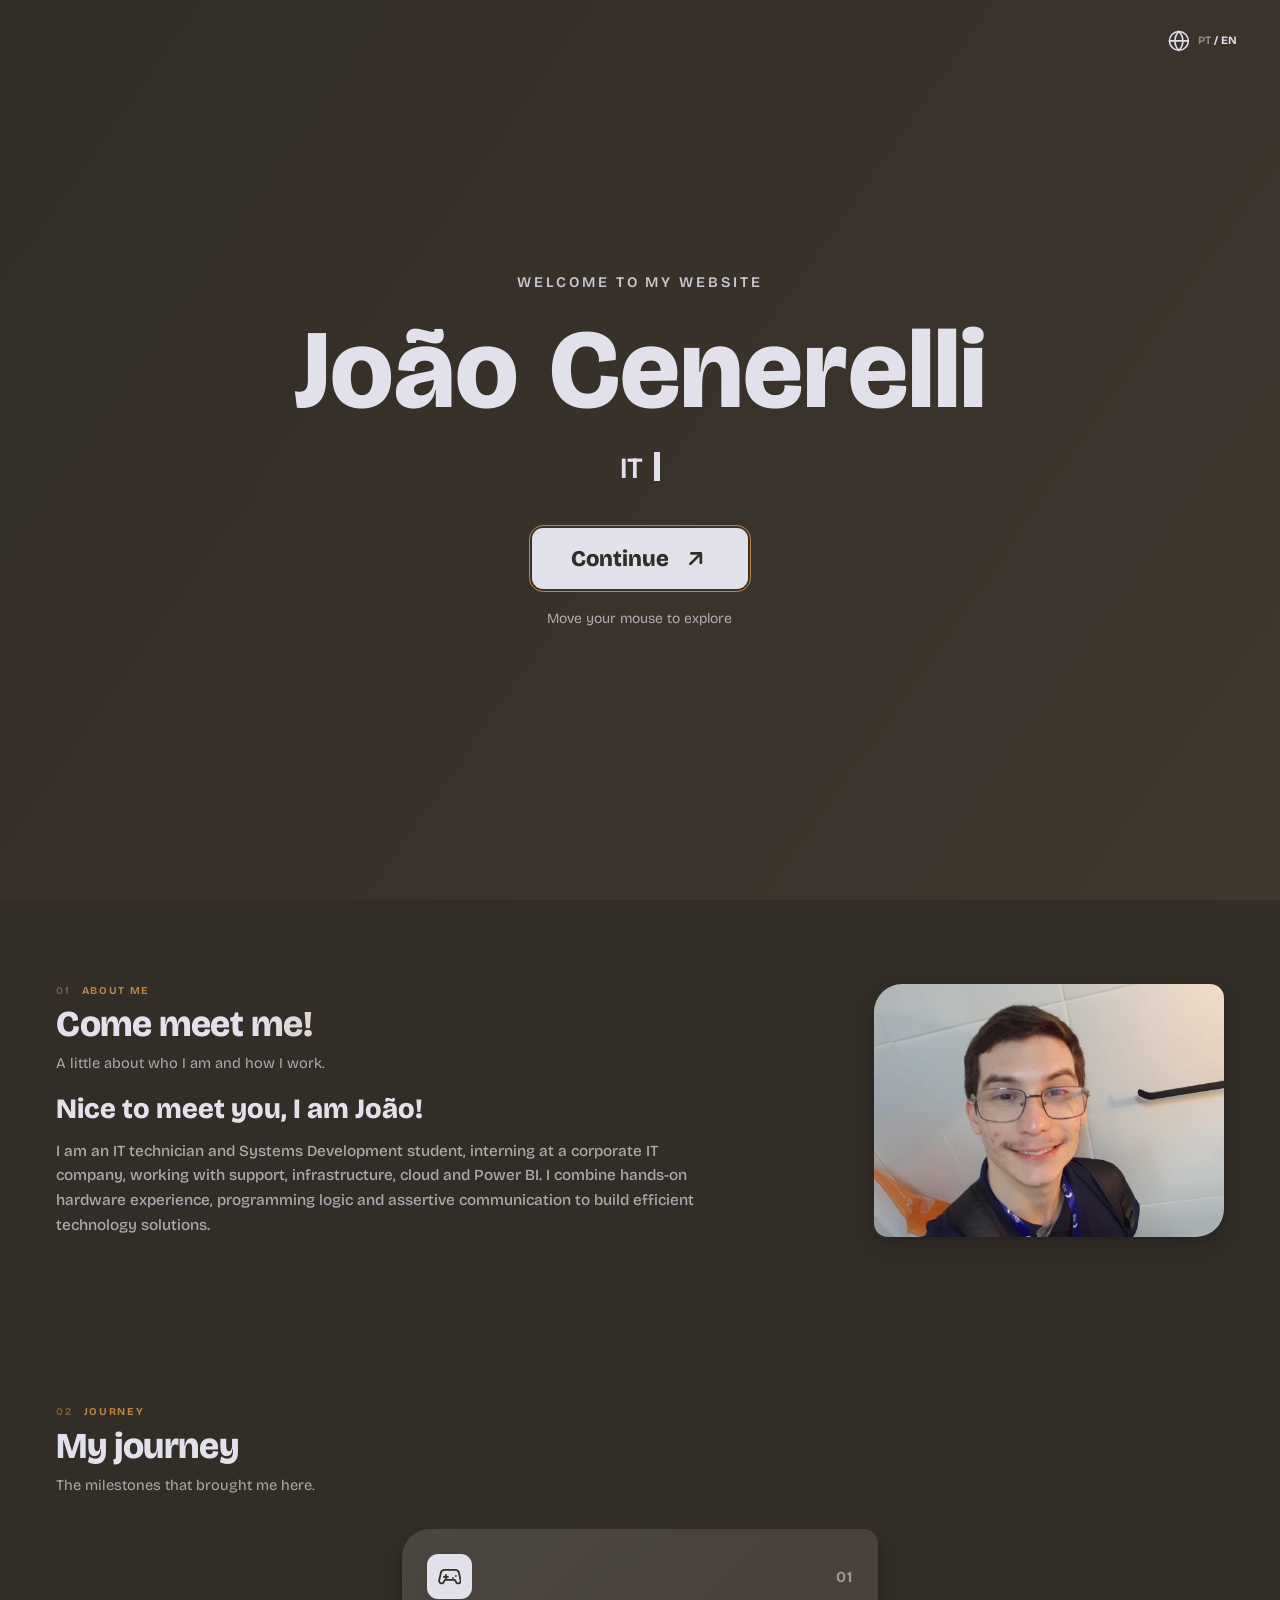
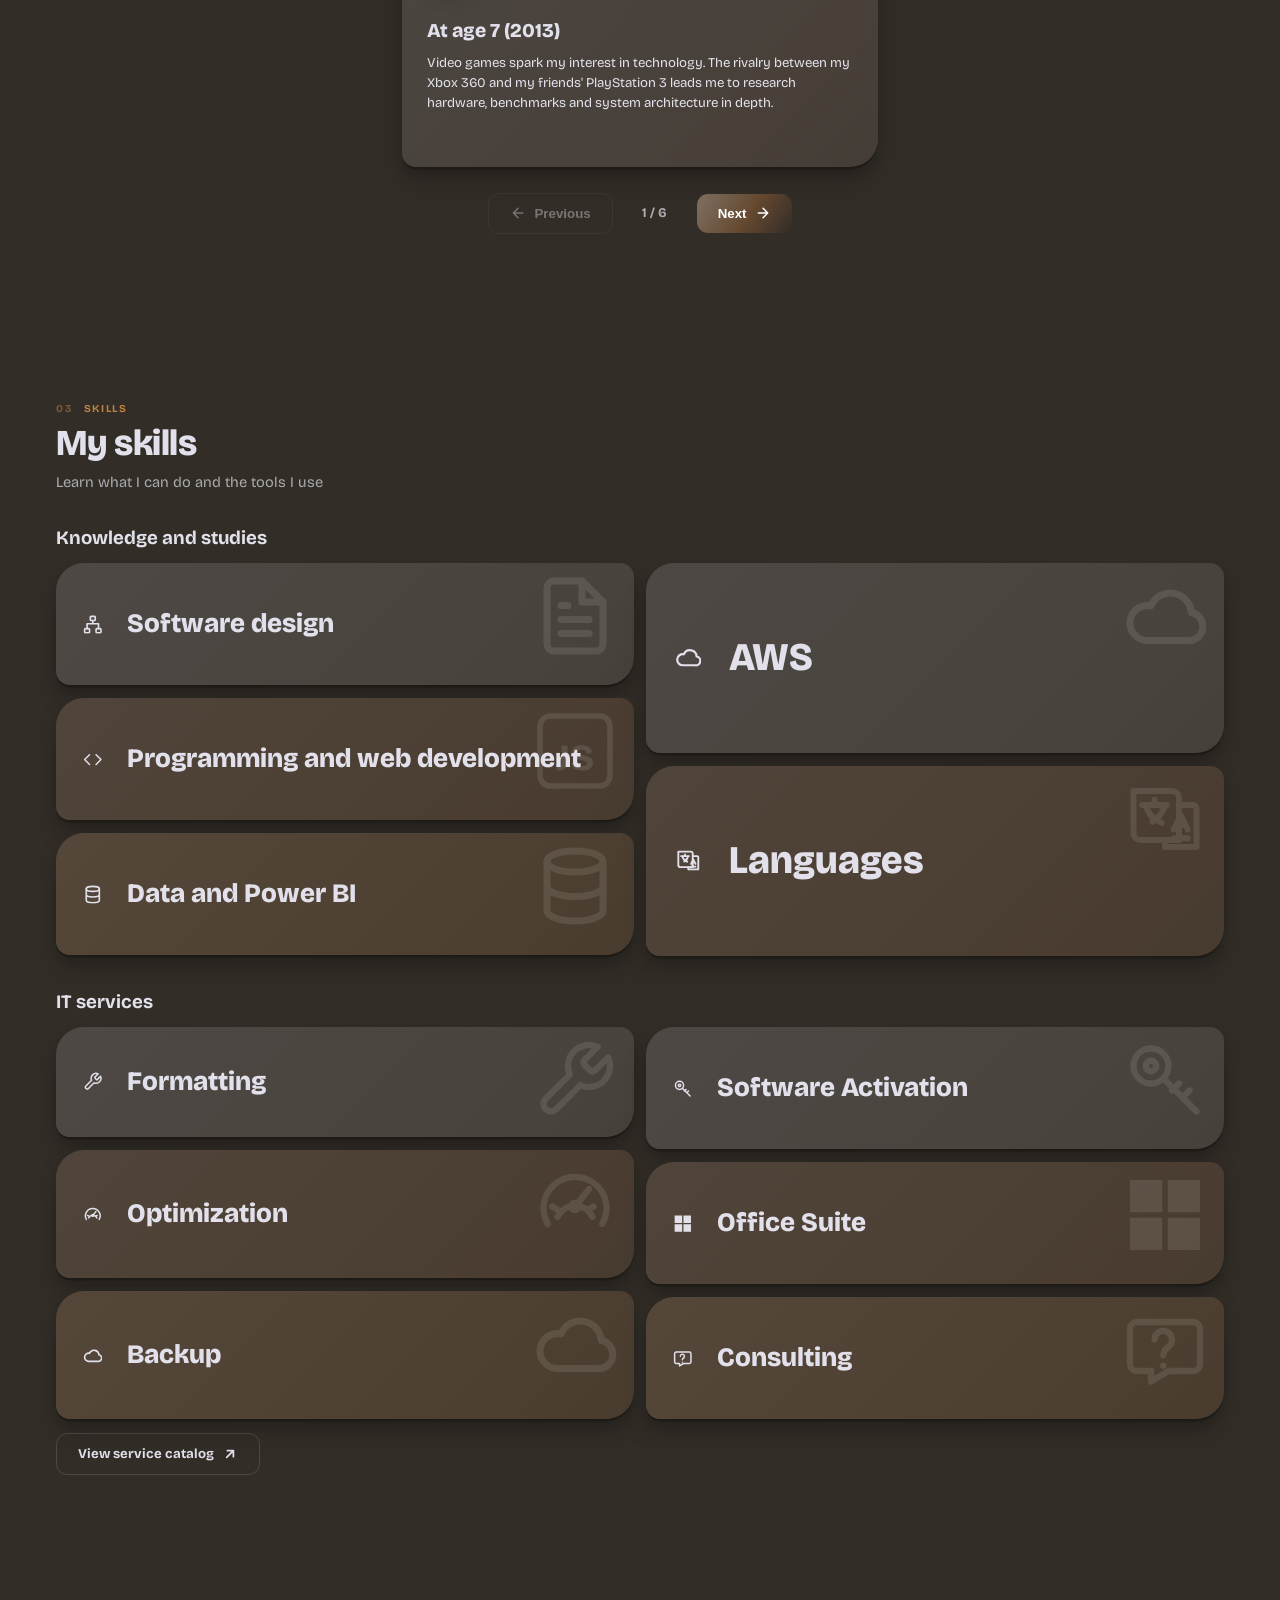
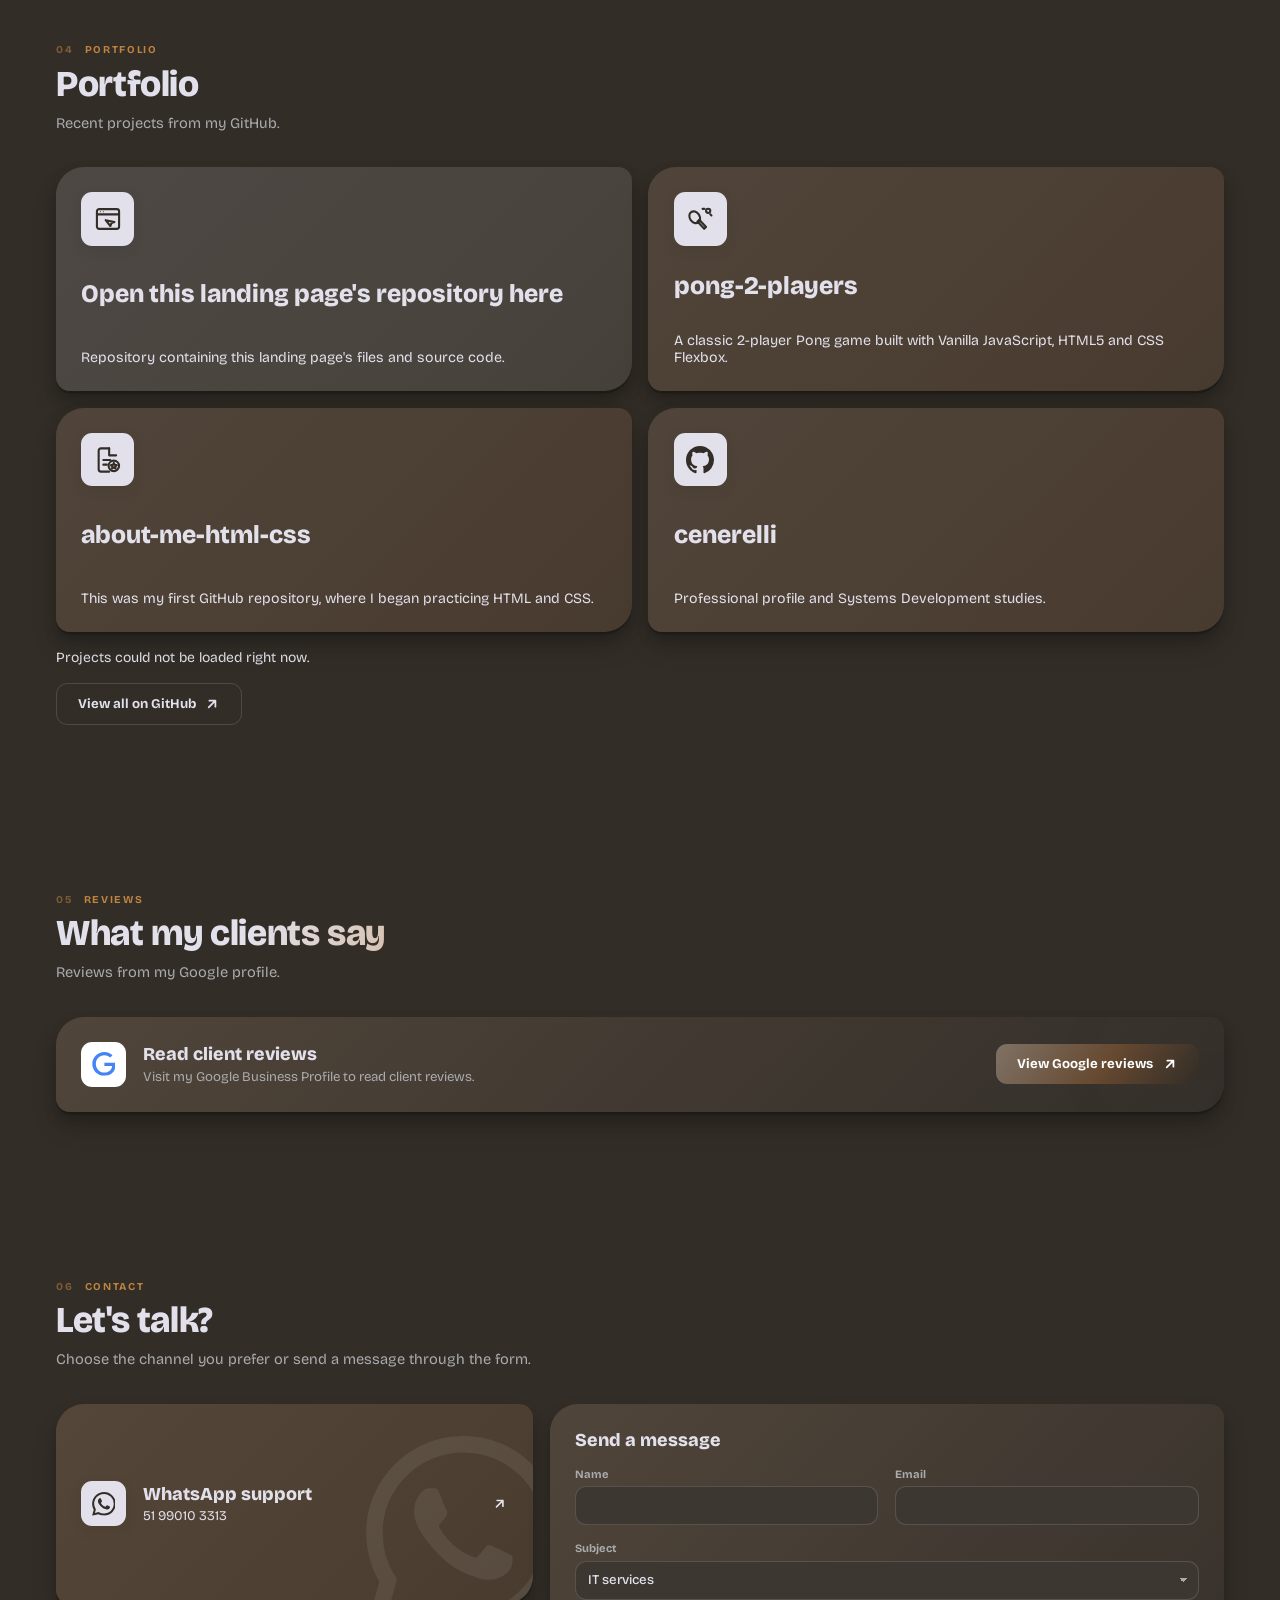
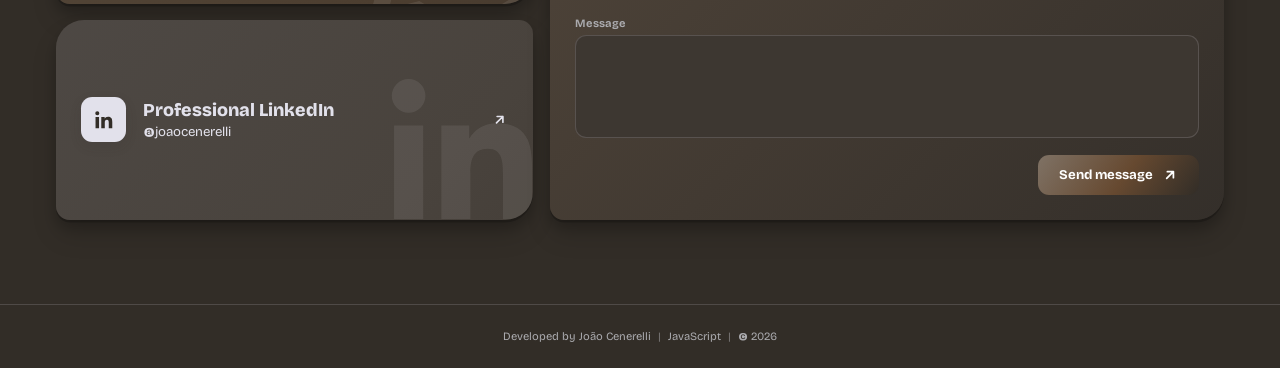
==== commit 689ba516: "Correção dos efeitos de hover dos cards que estavam sumindo com o passar do mouse" ====
--- a/index.html
+++ b/index.html
@@ -10,7 +10,7 @@
     <link rel="shortcut icon" href="assets/favicon.ico" />
     <link rel="apple-touch-icon" href="assets/apple-touch-icon.png" />
     <link rel="preload" href="fonts/BricolageGrotesque-Variable.ttf" as="font" type="font/ttf" crossorigin />
-    <link rel="stylesheet" href="css/style.css?v=20261122-12" />
+    <link rel="stylesheet" href="css/style.css?v=20261122-25" />
   </head>
   <body class="na-tela-boas-vindas">
     <div id="boas-vindas" class="boas-vindas">
@@ -276,7 +276,7 @@
                   </span>
                   <h3 data-i18n="skills.software.title">Projeto de software</h3>
                 </div>
-                <div class="corpo-competencia">
+                <div class="corpo-competencia competencia-descricao-reduzida">
                   <p data-i18n="skills.software.p1">Modelagem e documentação de sistemas: levantamento de requisitos funcionais e não funcionais, definição de regras de negócio e elaboração de diagramas UML e casos de uso.</p>
                   <p data-i18n="skills.software.p2">Conteúdo estudado e concluído no curso Técnico em Desenvolvimento de Sistemas do Senac, que sigo cursando.</p>
                 </div>
--- a/css/style.css
+++ b/css/style.css
@@ -449,8 +449,8 @@
 [data-tilt] {
   transform: perspective(1100px) rotateX(var(--rx, 0deg)) rotateY(var(--ry, 0deg));
   transition:
-    scale 0.25s,
-    transform 0.12s ease-out;
+    scale 0.9s var(--hover-ease),
+    transform 0.9s var(--hover-ease);
 }
 [data-tilt]:hover {
   scale: 1.015;
@@ -472,11 +472,11 @@
   color: var(--text);
   box-shadow: var(--shadow);
   transition:
-    background 0.3s,
-    color 0.3s,
-    border-color 0.3s,
-    scale 0.25s,
-    transform 0.12s ease-out;
+    background 0.9s var(--hover-ease),
+    color 0.9s var(--hover-ease),
+    border-color 0.9s var(--hover-ease),
+    scale 0.9s var(--hover-ease),
+    transform 0.9s var(--hover-ease);
 }
 .cartao-link:hover {
   background: var(--accent-strong);
@@ -493,8 +493,8 @@
   background: rgba(47, 111, 220, 0.1);
   color: var(--accent);
   transition:
-    background 0.3s,
-    color 0.3s;
+    background 0.9s var(--hover-ease),
+    color 0.9s var(--hover-ease);
 }
 .bloco-icone svg {
   width: 1.7rem;
@@ -513,7 +513,7 @@
   margin-top: 0.3rem;
   font-size: 0.95rem;
   color: var(--muted);
-  transition: color 0.3s;
+  transition: color 0.9s var(--hover-ease);
 }
 .chamada-acao {
   align-self: flex-start;
@@ -523,12 +523,12 @@
   font-size: 0.9rem;
   font-weight: 700;
   color: var(--accent);
-  transition: color 0.3s;
+  transition: color 0.9s var(--hover-ease);
 }
 .chamada-acao svg {
   width: 1.1rem;
   height: 1.1rem;
-  transition: translate 0.25s;
+  transition: translate 0.9s var(--hover-ease);
 }
 .cartao-link:hover .bloco-icone,
 .linha-competencia:hover .bloco-icone,
@@ -556,8 +556,8 @@
   opacity: 0;
   transform: scale(0.85) rotate(-6deg);
   transition:
-    opacity 0.4s,
-    transform 0.5s;
+    opacity 0.9s ease,
+    transform 0.9s var(--hover-ease);
   pointer-events: none;
 }
 .cartao-link:hover .marca-dagua,
@@ -662,11 +662,11 @@
   box-shadow: var(--shadow);
   outline: none;
   transition:
-    background 0.3s,
-    color 0.3s,
-    border-color 0.3s,
-    scale 0.25s,
-    transform 0.12s ease-out;
+    background 0.9s var(--hover-ease),
+    color 0.9s var(--hover-ease),
+    border-color 0.9s var(--hover-ease),
+    scale 0.9s var(--hover-ease),
+    transform 0.9s var(--hover-ease);
 }
 .cartao-trajetoria:hover,
 .cartao-trajetoria:focus-visible {
@@ -695,7 +695,7 @@
   font-size: 0.95rem;
   line-height: 1.5;
   color: var(--muted);
-  transition: color 0.3s;
+  transition: color 0.9s var(--hover-ease);
 }
 .cartao-trajetoria:hover p,
 .cartao-trajetoria:focus-visible p {
@@ -741,12 +741,12 @@
   box-shadow: var(--shadow);
   outline: none;
   transition:
-    flex-grow 0.55s cubic-bezier(0.4, 0, 0.2, 1),
-    background 0.3s,
-    color 0.3s,
-    border-color 0.3s,
-    scale 0.25s,
-    transform 0.12s ease-out;
+    flex-grow 0.9s var(--hover-ease),
+    background 0.9s var(--hover-ease),
+    color 0.9s var(--hover-ease),
+    border-color 0.9s var(--hover-ease),
+    scale 0.9s var(--hover-ease),
+    transform 0.9s var(--hover-ease);
 }
 .linha-competencia {
   flex: initial;
@@ -809,9 +809,9 @@
   line-height: 1.45;
   font-weight: 500;
   transition:
-    max-height 0.55s cubic-bezier(0.4, 0, 0.2, 1),
-    opacity 0.35s,
-    margin-top 0.55s;
+    max-height 0.9s var(--hover-ease),
+    opacity 0.9s ease,
+    margin-top 0.9s var(--hover-ease);
 }
 .corpo-competencia p {
   max-width: 46rem;
@@ -867,6 +867,9 @@
 .texto-rodape,
 .cartao-boas-vindas {
   transition: opacity 0.24s ease;
+}
+.cartao-boas-vindas {
+  transition: opacity 0.9s ease;
 }
 html.trocando-idioma main,
 html.trocando-idioma .links-navegacao,
@@ -1396,6 +1399,7 @@
     transform 0.9s var(--hover-ease),
     scale 0.9s var(--hover-ease),
     background 0.9s var(--hover-ease),
+    background-position 0.9s var(--hover-ease),
     color 0.9s var(--hover-ease),
     border-color 0.9s var(--hover-ease),
     box-shadow 0.9s var(--hover-ease),
@@ -1415,7 +1419,7 @@
 .chamada-acao,
 .botao svg,
 .botao-boas-vindas svg {
-  transition-duration: 0.85s;
+  transition-duration: 0.9s;
   transition-timing-function: var(--hover-ease);
 }
 .linha-competencia:hover,
@@ -1431,9 +1435,9 @@
 .corpo-competencia,
 .selo-servico p {
   transition:
-    max-height 0.85s var(--hover-ease),
-    opacity 0.85s ease,
-    margin-top 0.85s var(--hover-ease);
+    max-height 0.9s var(--hover-ease),
+    opacity 0.9s ease,
+    margin-top 0.9s var(--hover-ease);
 }
 .botao-principal,
 .botao-secundario,
@@ -1479,9 +1483,9 @@
     padding: 0;
     border-radius: 1.7rem;
     transition:
-      flex-grow 0.3s var(--hover-ease),
-      background 0.25s,
-      color 0.25s;
+      flex-grow 0.9s var(--hover-ease),
+      background 0.9s var(--hover-ease),
+      color 0.9s var(--hover-ease);
   }
   .links-navegacao a::after {
     display: none;
@@ -1807,16 +1811,18 @@
   background-size: 180% 180%;
   box-shadow: var(--card-shadow);
   transition:
-    flex-grow 0.55s var(--hover-ease),
-    max-height 0.55s var(--hover-ease),
-    opacity 0.35s,
-    margin-top 0.55s var(--hover-ease),
-    background-position 0.8s var(--hover-ease),
-    color 0.35s,
-    box-shadow 0.45s var(--hover-ease),
-    translate 0.45s var(--hover-ease),
-    scale 0.45s var(--hover-ease),
-    transform 0.12s ease-out;
+    flex-grow 0.9s var(--hover-ease),
+    max-height 0.9s var(--hover-ease),
+    opacity 0.9s ease,
+    margin-top 0.9s var(--hover-ease),
+    background 0.9s var(--hover-ease),
+    background-position 0.9s var(--hover-ease),
+    color 0.9s var(--hover-ease),
+    border-color 0.9s var(--hover-ease),
+    box-shadow 0.9s var(--hover-ease),
+    translate 0.9s var(--hover-ease),
+    scale 0.9s var(--hover-ease),
+    transform 0.9s var(--hover-ease);
 }
 .cartao-link::before,
 .cartao-trajetoria::before,
@@ -1882,8 +1888,8 @@
   opacity: 0.1;
   transform: scale(1);
   transition:
-    opacity 0.6s ease,
-    transform 0.6s var(--hover-ease);
+    opacity 0.9s ease,
+    transform 0.9s var(--hover-ease);
 }
 .linha-competencia:hover .marca-dagua,
 .linha-competencia:focus-visible .marca-dagua {
@@ -1913,10 +1919,10 @@
   border: var(--welcome-button-border);
   box-shadow: 0 0.3rem 0.8rem rgba(50, 45, 39, 0.14);
   transition:
-    transform 0.45s var(--hover-ease),
-    background 0.35s,
-    color 0.35s,
-    box-shadow 0.35s;
+    transform 0.9s var(--hover-ease),
+    background 0.9s var(--hover-ease),
+    color 0.9s var(--hover-ease),
+    box-shadow 0.9s var(--hover-ease);
 }
 .cartao-link:hover .bloco-icone,
 .cartao-trajetoria:hover .bloco-icone,
@@ -2113,9 +2119,29 @@
   }
 }
 
-#portfolio .projeto-pong:hover,
-#portfolio .projeto-pong:focus-visible {
+#portfolio .projeto-pong::before,
+#portfolio .projeto-primeiro::before {
+  content: "";
+  position: absolute;
+  inset: 0;
+  z-index: 0;
+  border-radius: inherit;
+  background-size: 180% 180%;
+  opacity: 0;
+  pointer-events: none;
+  transition: opacity 0.9s var(--hover-ease);
+}
+#portfolio .projeto-pong::before {
   background-image: var(--card-pong-hover);
+}
+#portfolio .projeto-primeiro::before {
+  background-image: var(--card-primeiro-hover);
+}
+#portfolio .projeto-pong:hover::before,
+#portfolio .projeto-pong:focus-visible::before,
+#portfolio .projeto-primeiro:hover::before,
+#portfolio .projeto-primeiro:focus-visible::before {
+  opacity: 1;
 }
 #avaliacoes .resumo-avaliacoes {
   position: relative;
@@ -2170,20 +2196,28 @@
 }
 .trilho-trajetoria .cartao-trajetoria[data-tilt] {
   transition:
-    opacity 0.35s ease,
-    visibility 0s linear 0.35s,
-    box-shadow 0.45s var(--hover-ease),
-    translate 0.45s var(--hover-ease),
-    transform 0.12s ease-out,
-    color 0.35s;
+    opacity 0.9s ease,
+    visibility 0s linear 0.9s,
+    background 0.9s var(--hover-ease),
+    background-position 0.9s var(--hover-ease),
+    border-color 0.9s var(--hover-ease),
+    box-shadow 0.9s var(--hover-ease),
+    translate 0.9s var(--hover-ease),
+    transform 0.9s var(--hover-ease),
+    scale 0.9s var(--hover-ease),
+    color 0.9s var(--hover-ease);
 }
 .trilho-trajetoria .cartao-trajetoria.ativo[data-tilt] {
   transition:
-    opacity 0.35s ease,
-    box-shadow 0.45s var(--hover-ease),
-    translate 0.45s var(--hover-ease),
-    transform 0.12s ease-out,
-    color 0.35s;
+    opacity 0.9s ease,
+    background 0.9s var(--hover-ease),
+    background-position 0.9s var(--hover-ease),
+    border-color 0.9s var(--hover-ease),
+    box-shadow 0.9s var(--hover-ease),
+    translate 0.9s var(--hover-ease),
+    transform 0.9s var(--hover-ease),
+    scale 0.9s var(--hover-ease),
+    color 0.9s var(--hover-ease);
 }
 .controles-trajetoria {
   display: flex;
@@ -2255,12 +2289,18 @@
     grid-template-rows: minmax(0, 1fr);
     transition:
       flex-grow 0.9s var(--hover-ease),
-      background-position 0.8s var(--hover-ease),
-      box-shadow 0.45s var(--hover-ease),
-      color 0.35s,
-      scale 0.45s var(--hover-ease),
-      transform 0.35s var(--hover-ease);
+      background 0.9s var(--hover-ease),
+      background-position 0.9s var(--hover-ease),
+      border-color 0.9s var(--hover-ease),
+      box-shadow 0.9s var(--hover-ease),
+      color 0.9s var(--hover-ease),
+      scale 0.9s var(--hover-ease),
+      transform 0.9s var(--hover-ease),
+      translate 0.9s var(--hover-ease);
     padding-top: calc(var(--altura-cabecalho) + 2.1rem);
+  }
+  #competencias .linha-competencia:has(.competencia-descricao-reduzida) {
+    padding-top: calc(var(--altura-cabecalho) + 0.8rem);
   }
   #competencias .linha-competencia:hover,
   #competencias .linha-competencia:focus-visible {
@@ -2279,9 +2319,13 @@
     transform: translateY(0.4rem);
     transition:
       max-height 0.9s var(--hover-ease),
-      margin-top 0.6s var(--hover-ease),
-      opacity 0.15s ease,
-      transform 0.35s var(--hover-ease);
+      margin-top 0.9s var(--hover-ease),
+      opacity 0.9s ease,
+      transform 0.9s var(--hover-ease),
+      font-size 0.9s var(--hover-ease);
+  }
+  #competencias .linha-competencia:has([data-i18n="skills.languages.title"]) .corpo-competencia {
+    font-size: clamp(1.5rem, 1.7vw, 1.8rem);
   }
   #competencias .linha-competencia:hover .corpo-competencia,
   #competencias .linha-competencia:focus-visible .corpo-competencia {
@@ -2289,7 +2333,7 @@
     margin-top: 1.1rem;
     opacity: 1;
     transform: none;
-    transition-delay: 0.12s;
+    transition-delay: 0s;
   }
   #competencias .cabecalho-competencia {
     position: absolute;
@@ -2300,14 +2344,14 @@
     min-height: 0;
     transform: translateY(-50%);
     transition:
-      top 0.6s var(--hover-ease),
-      left 0.6s var(--hover-ease),
-      transform 0.6s var(--hover-ease);
+      top 0.9s var(--hover-ease),
+      left 0.9s var(--hover-ease),
+      transform 0.9s var(--hover-ease);
   }
   #competencias .cabecalho-competencia h3 {
     font-size: 1.9rem;
     text-align: left;
-    transition: font-size 0.6s var(--hover-ease);
+    transition: font-size 0.9s var(--hover-ease);
   }
   #competencias .linha-competencia:hover .cabecalho-competencia,
   #competencias .linha-competencia:focus-visible .cabecalho-competencia {
@@ -2350,9 +2394,25 @@
   #competencias .corpo-competencia.competencia-texto-compacto {
     justify-content: flex-end;
   }
+  #competencias .linha-competencia:has([data-i18n="svc.optimization.text"]) .corpo-competencia {
+    justify-content: flex-start;
+  }
+  #competencias .linha-competencia:has([data-i18n="skills.languages.title"]) .corpo-competencia {
+    justify-content: flex-start;
+    transform: none;
+  }
   #competencias .corpo-competencia.competencia-descricao-reduzida p {
-    font-size: 0.7rem;
+    font-size: 0.9rem;
     line-height: 1.25;
+  }
+  #competencias .linha-competencia:has([data-i18n="svc.optimization.text"]) .corpo-competencia p,
+  #competencias .linha-competencia:has([data-i18n="svc.consulting.text"]) .corpo-competencia p {
+    font-size: 1.1rem;
+  }
+  #competencias .linha-competencia:has([data-i18n="svc.activation.text"]) .corpo-competencia p,
+  #competencias .linha-competencia:has([data-i18n="svc.office.text"]) .corpo-competencia p,
+  #competencias .linha-competencia:has([data-i18n="svc.backup.text"]) .corpo-competencia p {
+    font-size: 1.3rem;
   }
   #competencias .competencia-destaque .corpo-competencia p {
     font-size: inherit;
@@ -2366,7 +2426,7 @@
 @media (max-width: 600px) {
   #competencias .lista-competencias {
     grid-template-columns: 1fr;
-    row-gap: 0;
+    row-gap: 0.9rem;
   }
   #competencias .competencia-destaque .cabecalho-competencia h3 {
     font-size: 1.4rem;
@@ -2374,6 +2434,15 @@
   .modal-detalhe .competencia-destaque-descricao p {
     font-size: 1.1rem;
     line-height: 1.55;
+  }
+  .modal-detalhe .corpo-competencia:has([data-i18n="svc.optimization.text"]) p,
+  .modal-detalhe .corpo-competencia:has([data-i18n="svc.consulting.text"]) p {
+    font-size: 1.1rem;
+  }
+  .modal-detalhe .corpo-competencia:has([data-i18n="svc.activation.text"]) p,
+  .modal-detalhe .corpo-competencia:has([data-i18n="svc.office.text"]) p,
+  .modal-detalhe .corpo-competencia:has([data-i18n="svc.backup.text"]) p {
+    font-size: 1.3rem;
   }
 }
 #competencias .cabecalho-competencia .bloco-icone {
@@ -2390,11 +2459,6 @@
   box-shadow: none;
   transform: none;
 }
-#portfolio .projeto-primeiro:hover,
-#portfolio .projeto-primeiro:focus-visible {
-  background-image: var(--card-primeiro-hover);
-}
-
 .voltar-topo {
   position: fixed;
   right: 1.6rem;
@@ -2441,3 +2505,49 @@
     bottom: calc(6rem + env(safe-area-inset-bottom, 0px));
   }
 }
+
+:is(.cartao-link, .linha-competencia, .selo-servico):not(:hover):not(:focus-visible),
+:is(.cartao-link, .linha-competencia, .selo-servico):not(:hover):not(:focus-visible) *,
+.cartao-trajetoria:not(:hover):not(:focus-visible) * {
+  transition-duration: 0.45s;
+}
+
+:is(.cartao-link, .linha-competencia, .selo-servico):is(:hover, :focus-visible),
+:is(.cartao-link, .linha-competencia, .selo-servico):is(:hover, :focus-visible) *,
+.cartao-trajetoria:is(:hover, :focus-visible),
+.cartao-trajetoria:is(:hover, :focus-visible) * {
+  transition-duration: 0.9s;
+}
+
+#competencias .linha-competencia:not(:hover):not(:focus-visible),
+#competencias .linha-competencia:not(:hover):not(:focus-visible) * {
+  transition-duration: 0.45s;
+}
+
+#competencias .linha-competencia:is(:hover, :focus-visible),
+#competencias .linha-competencia:is(:hover, :focus-visible) * {
+  transition-duration: 0.9s;
+}
+
+.trilho-trajetoria .cartao-trajetoria.ativo[data-tilt]:not(:hover):not(:focus-visible) {
+  transition:
+    opacity 0.9s ease,
+    background 0.45s var(--hover-ease),
+    background-position 0.45s var(--hover-ease),
+    border-color 0.45s var(--hover-ease),
+    box-shadow 0.45s var(--hover-ease),
+    translate 0.45s var(--hover-ease),
+    transform 0.45s var(--hover-ease),
+    scale 0.45s var(--hover-ease),
+    color 0.45s var(--hover-ease);
+}
+
+#portfolio .projeto-pong:not(:hover):not(:focus-visible)::before,
+#portfolio .projeto-primeiro:not(:hover):not(:focus-visible)::before {
+  transition-duration: 0.45s;
+}
+
+#portfolio .projeto-pong:is(:hover, :focus-visible)::before,
+#portfolio .projeto-primeiro:is(:hover, :focus-visible)::before {
+  transition-duration: 0.9s;
+}
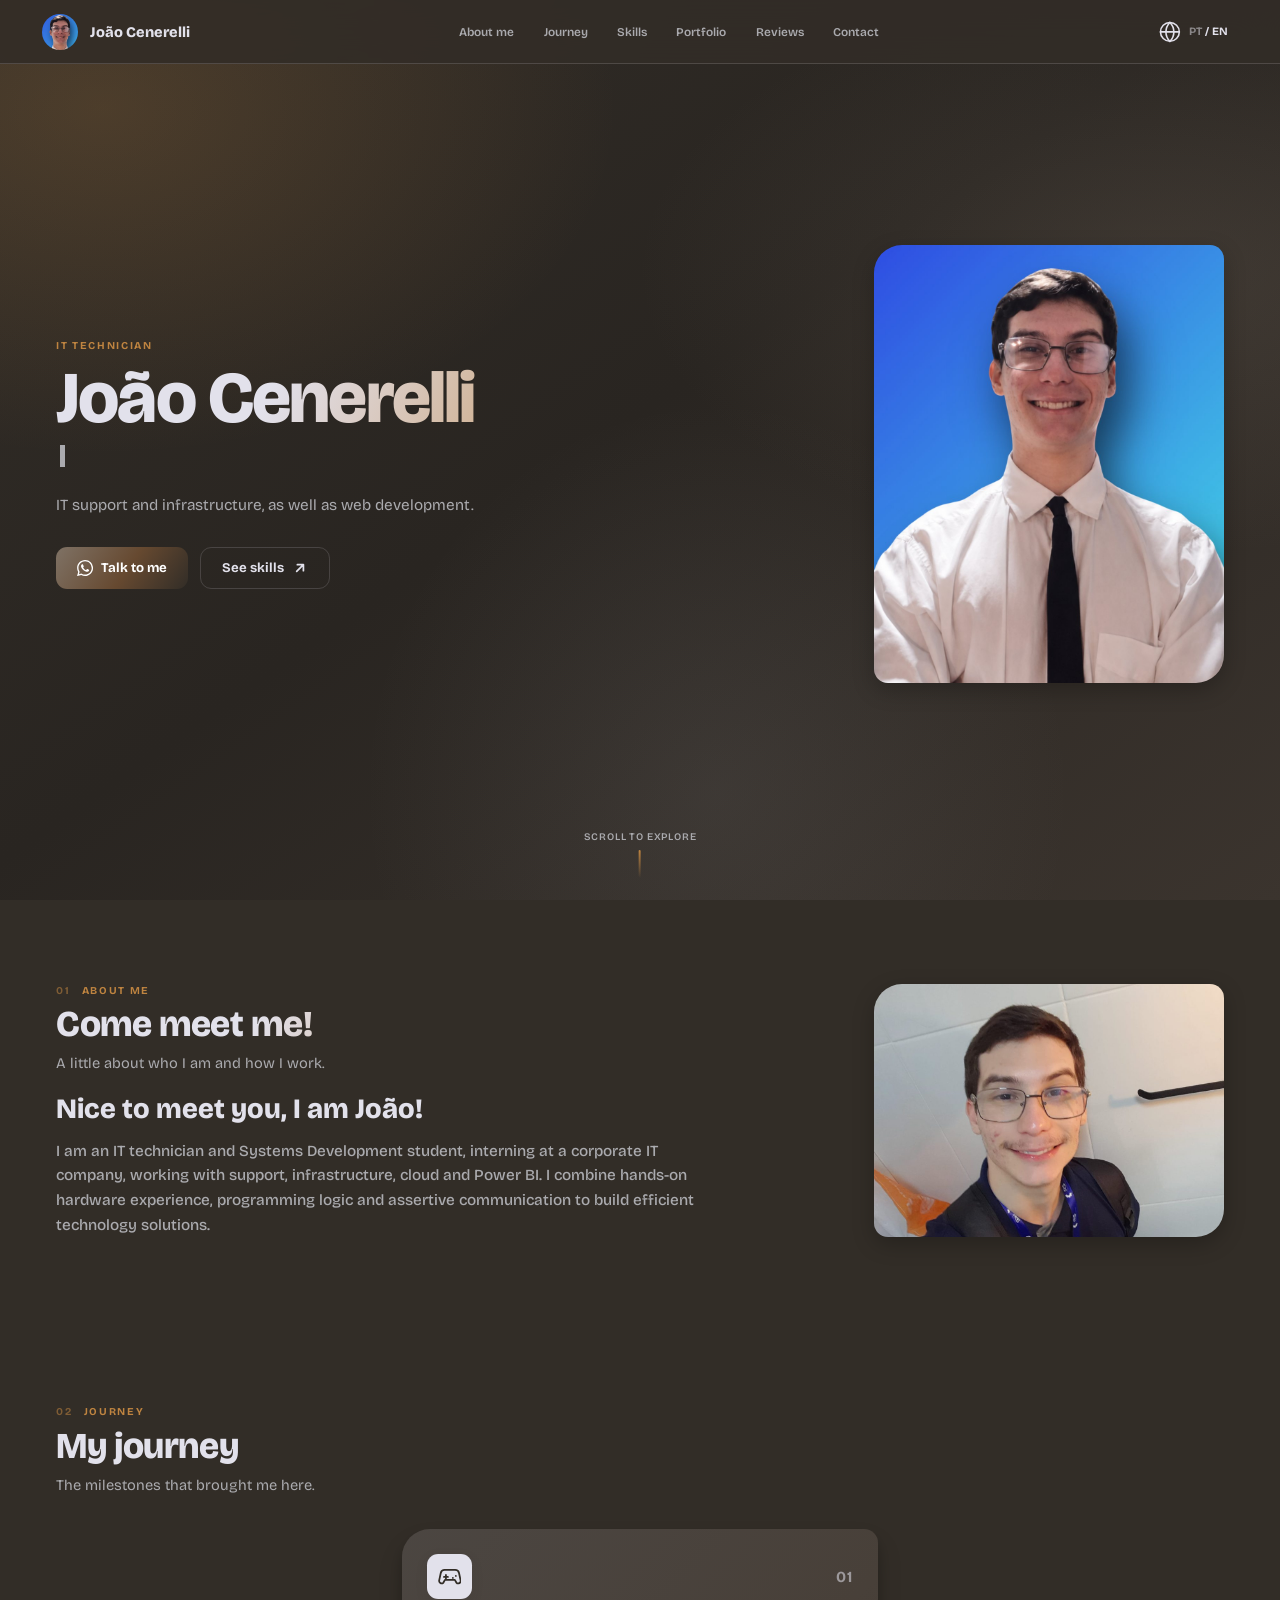
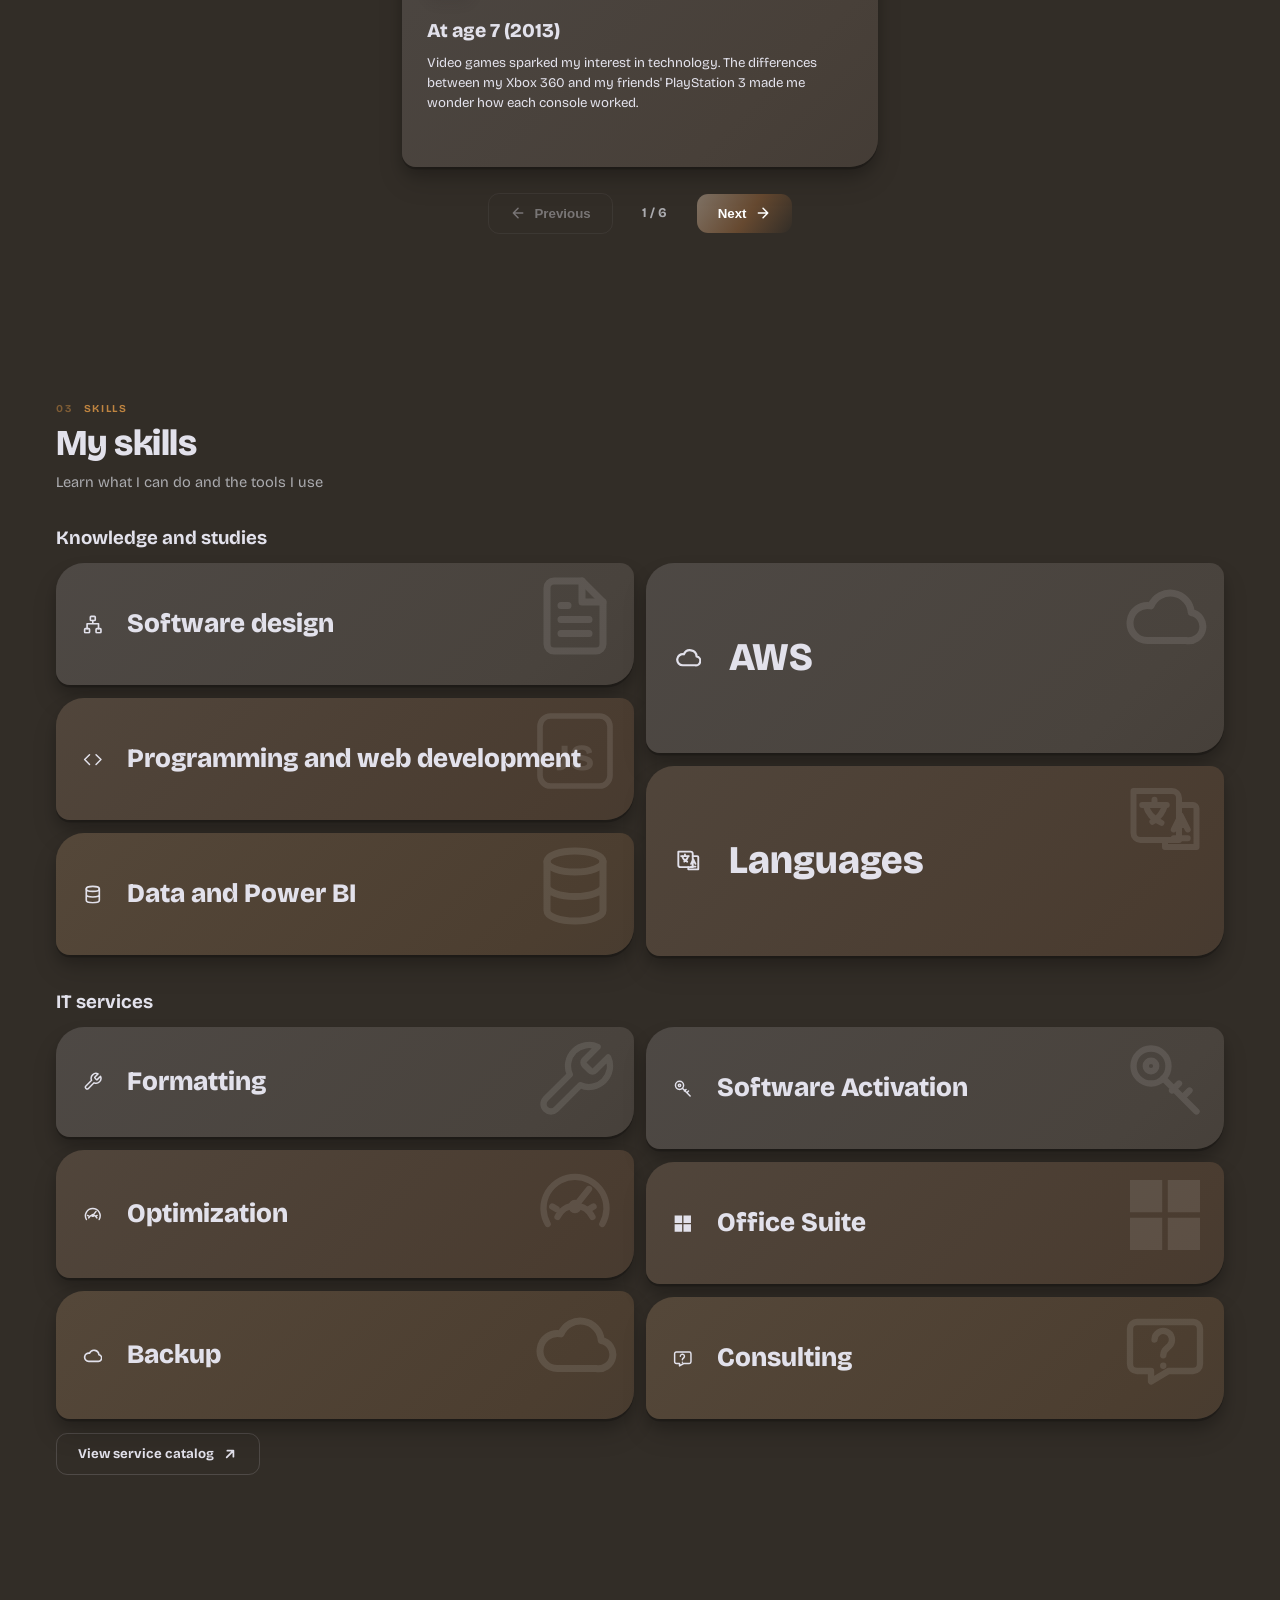
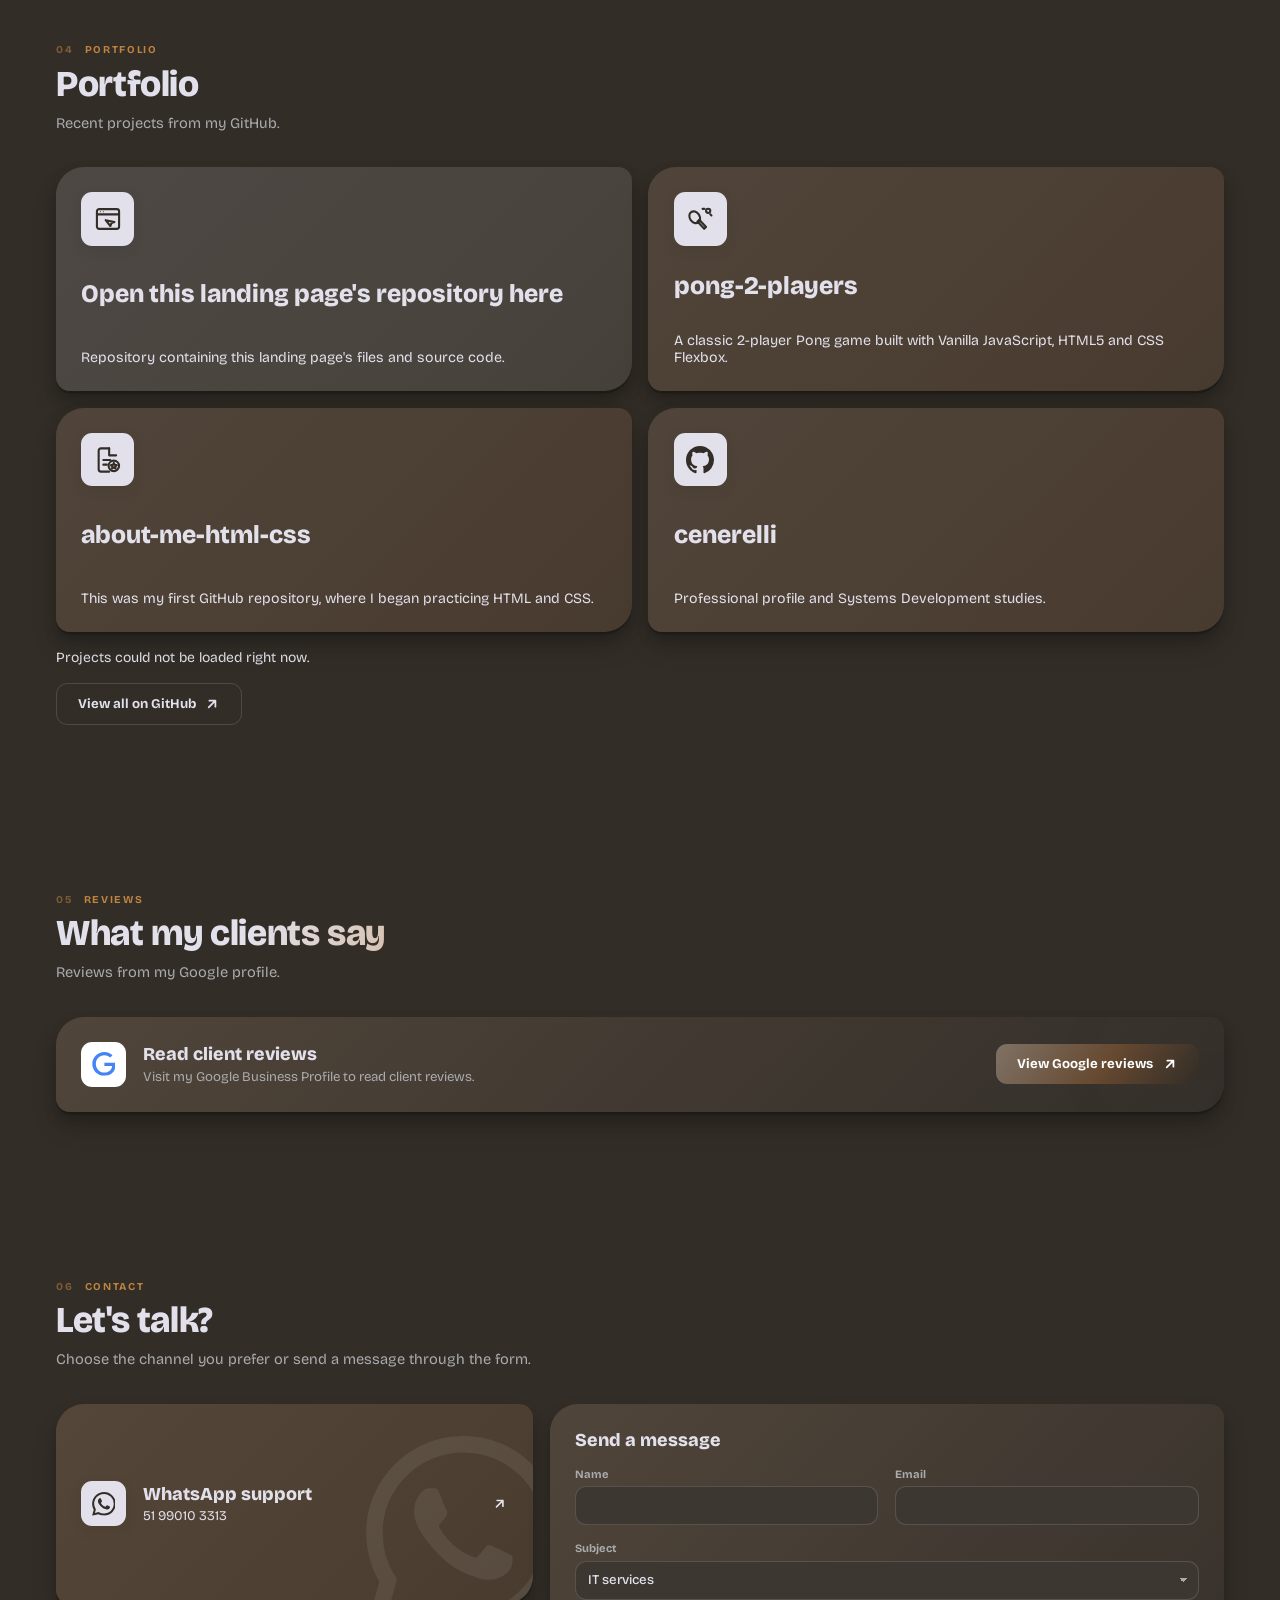
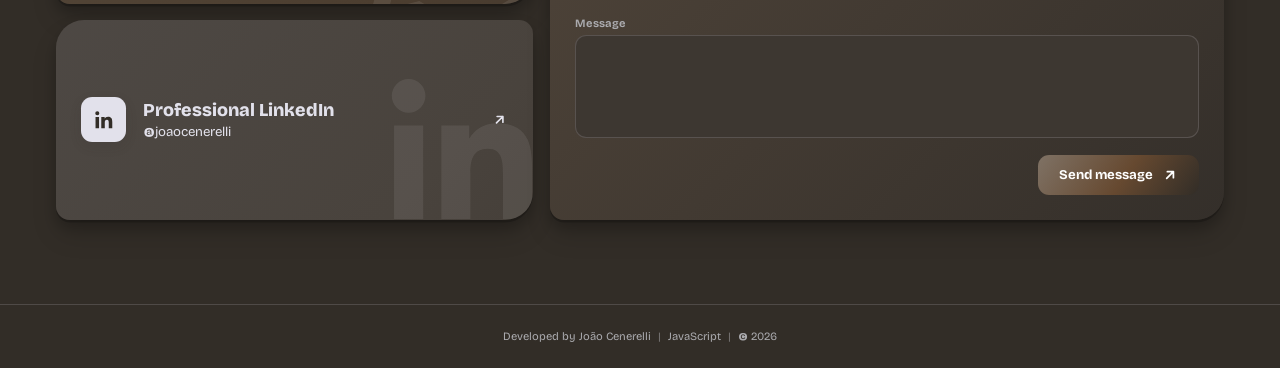
==== commit 079361f4: "Adicionei um botão pra ver a descrição de cada competência na versão mobile" ====
--- a/index.html
+++ b/index.html
@@ -10,55 +10,9 @@
     <link rel="shortcut icon" href="assets/favicon.ico" />
     <link rel="apple-touch-icon" href="assets/apple-touch-icon.png" />
     <link rel="preload" href="fonts/BricolageGrotesque-Variable.ttf" as="font" type="font/ttf" crossorigin />
-    <link rel="stylesheet" href="css/style.css?v=20261122-25" />
+    <link rel="stylesheet" href="css/style.css?v=20261127-1" />
   </head>
-  <body class="na-tela-boas-vindas">
-    <div id="boas-vindas" class="boas-vindas">
-      <button id="idioma-boas-vindas" class="botao-cabecalho idioma-boas-vindas" type="button" aria-label="Mudar idioma" data-i18n-aria="language.aria">
-        <svg class="icone-terra" viewBox="0 0 24 24" aria-hidden="true">
-          <circle cx="12" cy="12" r="9.5" />
-          <path d="M2.5 12h19" />
-          <path d="M12 2.5c2.6 2.6 4 5.9 4 9.5s-1.4 6.9-4 9.5c-2.6-2.6-4-5.9-4-9.5s1.4-6.9 4-9.5z" />
-        </svg>
-        <span class="rotulo-idioma">
-          <span class="opcao-idioma" data-language="pt">PT</span>
-          /
-          <span class="opcao-idioma" data-language="en">EN</span>
-        </span>
-      </button>
-      <div class="cartao-boas-vindas">
-        <p class="chamada-inicial-boas-vindas" data-i18n="welcome.kicker">Bem-vindo(a) ao meu site</p>
-        <h1 class="titulo-boas-vindas" aria-label="João Cenerelli">
-          <span class="palavra-boas-vindas">
-            <span class="letra" aria-hidden="true" style="--i:0">J</span>
-            <span class="letra" aria-hidden="true" style="--i:1">o</span>
-            <span class="letra" aria-hidden="true" style="--i:2">ã</span>
-            <span class="letra" aria-hidden="true" style="--i:3">o</span>
-          </span>
-          <span class="palavra-boas-vindas">
-            <span class="letra" aria-hidden="true" style="--i:4">C</span>
-            <span class="letra" aria-hidden="true" style="--i:5">e</span>
-            <span class="letra" aria-hidden="true" style="--i:6">n</span>
-            <span class="letra" aria-hidden="true" style="--i:7">e</span>
-            <span class="letra" aria-hidden="true" style="--i:8">r</span>
-            <span class="letra" aria-hidden="true" style="--i:9">e</span>
-            <span class="letra" aria-hidden="true" style="--i:10">l</span>
-            <span class="letra" aria-hidden="true" style="--i:11">l</span>
-            <span class="letra" aria-hidden="true" style="--i:12">i</span>
-          </span>
-        </h1>
-        <p class="funcao-boas-vindas">
-          <span id="funcao-digitada-boas-vindas"></span>
-          <i class="indicador"></i>
-        </p>
-        <button id="continuar-boas-vindas" class="botao-boas-vindas" type="button">
-          <span data-i18n="welcome.continue">Continuar</span>
-          <svg><use href="assets/icones.svg?v=20261122-3#icone-seta" /></svg>
-        </button>
-        <p class="dica-boas-vindas" data-i18n="welcome.hint">Passe o mouse para explorar</p>
-      </div>
-    </div>
-
+  <body>
     <div id="conteudo-site">
       <div class="progresso-rolagem" id="progresso-rolagem"></div>
 
@@ -185,7 +139,7 @@
                     <span class="indice-trajetoria">01</span>
                   </div>
                   <h3 data-i18n="about.m1.title">Aos 7 anos</h3>
-                  <p data-i18n="about.m1.text">Os videogames despertam meu interesse pela tecnologia. A rivalidade entre o meu Xbox 360 e o PlayStation 3 dos meus amigos me leva a pesquisar a fundo sobre hardware, benchmarks e arquitetura de sistemas.</p>
+                  <p data-i18n="about.m1.text">Os videogames despertaram meu interesse por tecnologia. A diferença entre meu Xbox 360 e o PlayStation 3 dos meus amigos me fazia querer entender como cada um funcionava.</p>
                 </article>
                 <article class="cartao-trajetoria" tabindex="0" data-tilt="3">
                   <div class="topo-trajetoria">
@@ -195,7 +149,7 @@
                     <span class="indice-trajetoria">02</span>
                   </div>
                   <h3 data-i18n="about.m2.title">Hardware na prática</h3>
-                  <p data-i18n="about.m2.text">Aprendo a montar e formatar computadores por conta própria e transformo o aprendizado no meu serviço autônomo, a Cenerelli Informática.</p>
+                  <p data-i18n="about.m2.text">Mais tarde, comecei a pesquisar sobre hardware, benchmarks e arquitetura de computadores. Aprendi a montar e formatar computadores por conta própria e transformei esse conhecimento no meu serviço autônomo, a Cenerelli Informática.</p>
                 </article>
                 <article class="cartao-trajetoria" tabindex="0" data-tilt="3">
                   <div class="topo-trajetoria">
@@ -280,6 +234,7 @@
                   <p data-i18n="skills.software.p1">Modelagem e documentação de sistemas: levantamento de requisitos funcionais e não funcionais, definição de regras de negócio e elaboração de diagramas UML e casos de uso.</p>
                   <p data-i18n="skills.software.p2">Conteúdo estudado e concluído no curso Técnico em Desenvolvimento de Sistemas do Senac, que sigo cursando.</p>
                 </div>
+                <button class="botao botao-secundario botao-detalhes-competencia" type="button" aria-haspopup="dialog" data-i18n="skills.details.cta">Ver descrição</button>
               </div>
               <div class="linha-competencia" tabindex="0" data-tilt="3">
                 <svg class="marca-dagua"><use href="assets/icones.svg?v=20261122-3#icone-javascript" /></svg>
@@ -293,6 +248,7 @@
                   <p data-i18n="skills.web.p1">Desenvolvimento de sites e sistemas web com JavaScript, HTML e CSS, com versionamento de código em Git e GitHub e organização de projetos web.</p>
                   <p data-i18n="skills.web.p2">Certificado de 200 horas em programação e desenvolvimento web, em aprofundamento no curso Técnico em Desenvolvimento de Sistemas do Senac.</p>
                 </div>
+                <button class="botao botao-secundario botao-detalhes-competencia" type="button" aria-haspopup="dialog" data-i18n="skills.details.cta">Ver descrição</button>
               </div>
               <div class="linha-competencia" tabindex="0" data-tilt="3">
                 <svg class="marca-dagua"><use href="assets/icones.svg?v=20261122-3#icone-banco-dados" /></svg>
@@ -306,6 +262,7 @@
                   <p data-i18n="skills.data.p1">Fundamentos de banco de dados e criação de dashboards em Power BI para análise de dados, aplicados na rotina do meu estágio.</p>
                   <p data-i18n="skills.data.p2">Certificado em fundamentos de banco de dados pela Fundação Bradesco, com módulo de banco de dados em andamento no Senac e evolução contínua em análise de dados.</p>
                 </div>
+                <button class="botao botao-secundario botao-detalhes-competencia" type="button" aria-haspopup="dialog" data-i18n="skills.details.cta">Ver descrição</button>
               </div>
                 </div>
                 <div class="coluna-competencias">
@@ -321,6 +278,7 @@
                   <p data-i18n="skills.cloud.p1">Conceitos de computação em nuvem com Amazon Web Services, incluindo a organização da infraestrutura em zonas de disponibilidade e regiões.</p>
                   <p data-i18n="skills.cloud.p2">Curso Amazon sobre computação em nuvem, em andamento.</p>
                 </div>
+                <button class="botao botao-secundario botao-detalhes-competencia" type="button" aria-haspopup="dialog" data-i18n="skills.details.cta">Ver descrição</button>
               </div>
               <div class="linha-competencia competencia-destaque" tabindex="0" data-tilt="3">
                 <svg class="marca-dagua"><use href="assets/icones.svg?v=20261122-3#icone-google-tradutor" /></svg>
@@ -331,6 +289,7 @@
                   <h3 data-i18n="skills.languages.title">Idiomas</h3>
                 </div>
                 <div class="corpo-competencia competencia-destaque-descricao competencia-texto-compacto"><p data-i18n="skills.languages.p1">Inglês em nível avançado, com certificado TOEFL ITP, e espanhol em nível básico.</p></div>
+                <button class="botao botao-secundario botao-detalhes-competencia" type="button" aria-haspopup="dialog" data-i18n="skills.details.cta">Ver descrição</button>
               </div>
                 </div>
             </div>
@@ -343,16 +302,19 @@
                   <svg class="marca-dagua"><use href="assets/icones.svg?v=20261122-3#icone-ferramenta" /></svg>
                   <div class="cabecalho-competencia"><span class="bloco-icone"><svg><use href="assets/icones.svg?v=20261122-3#icone-ferramenta" /></svg></span><h3 data-i18n="svc.formatting.title">Formatação</h3></div>
                   <div class="corpo-competencia competencia-descricao-reduzida"><p data-i18n="svc.formatting.text">Instalação limpa do Windows 10 ou 11, com drivers atualizados, atualizações de segurança e programas essenciais. Se necessário, seus arquivos podem ser salvos e restaurados pelo serviço de backup.</p></div>
+                  <button class="botao botao-secundario botao-detalhes-competencia" type="button" aria-haspopup="dialog" data-i18n="skills.details.cta">Ver descrição</button>
                 </div>
                 <div class="linha-competencia" tabindex="0" data-tilt="3">
                   <svg class="marca-dagua"><use href="assets/icones.svg?v=20261122-3#icone-velocimetro" /></svg>
                   <div class="cabecalho-competencia"><span class="bloco-icone"><svg><use href="assets/icones.svg?v=20261122-3#icone-velocimetro" /></svg></span><h3 data-i18n="svc.optimization.title">Otimização</h3></div>
                   <div class="corpo-competencia competencia-texto-compacto"><p data-i18n="svc.optimization.text">Removo arquivos e programas desnecessários, ajusto a inicialização e reviso o hardware para ajudar o computador a funcionar com mais rapidez.</p></div>
+                  <button class="botao botao-secundario botao-detalhes-competencia" type="button" aria-haspopup="dialog" data-i18n="skills.details.cta">Ver descrição</button>
                 </div>
                 <div class="linha-competencia" tabindex="0" data-tilt="3">
                   <svg class="marca-dagua"><use href="assets/icones.svg?v=20261122-3#icone-nuvem" /></svg>
                   <div class="cabecalho-competencia"><span class="bloco-icone"><svg><use href="assets/icones.svg?v=20261122-3#icone-nuvem" /></svg></span><h3 data-i18n="svc.backup.title">Backup</h3></div>
                   <div class="corpo-competencia competencia-texto-compacto"><p data-i18n="svc.backup.text">Cópia de segurança dos seus arquivos importantes em HD externo ou nuvem, para você não perder fotos e documentos.</p></div>
+                  <button class="botao botao-secundario botao-detalhes-competencia" type="button" aria-haspopup="dialog" data-i18n="skills.details.cta">Ver descrição</button>
                 </div>
                 </div>
                 <div class="coluna-competencias">
@@ -360,16 +322,19 @@
                   <svg class="marca-dagua"><use href="assets/icones.svg?v=20261122-3#icone-chave" /></svg>
                   <div class="cabecalho-competencia"><span class="bloco-icone"><svg><use href="assets/icones.svg?v=20261122-3#icone-chave" /></svg></span><h3 data-i18n="svc.activation.title">Ativação de Software</h3></div>
                   <div class="corpo-competencia competencia-texto-compacto"><p data-i18n="svc.activation.text">Ativação do Windows e de programas, deixando o sistema regularizado e sem avisos de ativação.</p></div>
+                  <button class="botao botao-secundario botao-detalhes-competencia" type="button" aria-haspopup="dialog" data-i18n="skills.details.cta">Ver descrição</button>
                 </div>
                 <div class="linha-competencia" tabindex="0" data-tilt="3">
                   <svg class="marca-dagua"><use href="assets/icones.svg?v=20261122-3#icone-microsoft" /></svg>
                   <div class="cabecalho-competencia"><span class="bloco-icone"><svg><use href="assets/icones.svg?v=20261122-3#icone-microsoft" /></svg></span><h3 data-i18n="svc.office.title">Pacote Office</h3></div>
                   <div class="corpo-competencia competencia-texto-compacto"><p data-i18n="svc.office.text">Instalação e configuração do Word, Excel e PowerPoint, com ajuda para começar a usar e manter tudo atualizado.</p></div>
+                  <button class="botao botao-secundario botao-detalhes-competencia" type="button" aria-haspopup="dialog" data-i18n="skills.details.cta">Ver descrição</button>
                 </div>
                 <div class="linha-competencia" tabindex="0" data-tilt="3">
                   <svg class="marca-dagua"><use href="assets/icones.svg?v=20261122-3#icone-faq" /></svg>
                   <div class="cabecalho-competencia"><span class="bloco-icone"><svg><use href="assets/icones.svg?v=20261122-3#icone-faq" /></svg></span><h3 data-i18n="svc.consulting.title">Consultoria</h3></div>
                   <div class="corpo-competencia"><p data-i18n="svc.consulting.text">Tiro dúvidas, ajudo a resolver problemas de TI e oriento na escolha de computadores, peças e softwares conforme sua necessidade e orçamento.</p></div>
+                  <button class="botao botao-secundario botao-detalhes-competencia" type="button" aria-haspopup="dialog" data-i18n="skills.details.cta">Ver descrição</button>
                 </div>
                 </div>
               </div>
@@ -543,7 +508,7 @@
         <span id="ano-atual">2026</span>
       </footer>
     </div>
-    <script src="js/texts.js?v=20261122-1"></script>
-    <script src="js/script.js?v=20261122-2"></script>
+    <script src="js/texts.js?v=20261127-1"></script>
+    <script src="js/script.js?v=20261127-1"></script>
   </body>
 </html>
--- a/css/style.css
+++ b/css/style.css
@@ -34,11 +34,6 @@
   --card-shadow: 0 0.18rem 0 rgba(68, 48, 32, 0.14), 0 0.55rem 1rem rgba(68, 48, 32, 0.12), 0 1.1rem 1.8rem rgba(68, 48, 32, 0.09);
   --card-shadow-hover: 0 0.3rem 0 rgba(68, 48, 32, 0.18), 0 1rem 1.6rem rgba(68, 48, 32, 0.16), 0 1.7rem 2.6rem rgba(68, 48, 32, 0.12);
 
-  --welcome-gradient: linear-gradient(125deg, #ffdbbb 0%, #f0dfd0 52%, #ccbeb1 100%);
-  --welcome-text: #664930;
-  --welcome-button-bg: #fff3e8;
-  --welcome-button-text: #664930;
-
   --card-sunrise: linear-gradient(135deg, #ffdbbb 0%, #f6d5b8 52%, #ecc9ab 100%);
   --card-ocean: linear-gradient(135deg, #fff1e2 0%, #e9d8c9 48%, #ccbeb1 100%);
   --card-orchid: linear-gradient(135deg, #f8e9dc 0%, #e6d3c2 52%, #ccbeb1 100%);
@@ -59,7 +54,7 @@
   --primary-button-border: 0 solid transparent;
   --secondary-button-border: 0.06rem solid var(--hairline);
   --header-button-border: 0 solid transparent;
-  --welcome-button-border: 0 solid transparent;
+  --card-icon-border: 0 solid transparent;
   --navbar-border: 0.06rem solid var(--hairline);
 
   --card-radius: 2rem 1rem 2rem 1rem;
@@ -97,11 +92,6 @@
   --card-shadow: 0 0.18rem 0 rgba(0, 0, 0, 0.2), 0 0.55rem 1rem rgba(0, 0, 0, 0.18), 0 1.1rem 1.8rem rgba(0, 0, 0, 0.14);
   --card-shadow-hover: 0 0.3rem 0 rgba(0, 0, 0, 0.25), 0 1rem 1.6rem rgba(0, 0, 0, 0.22), 0 1.7rem 2.6rem rgba(0, 0, 0, 0.18);
 
-  --welcome-gradient: linear-gradient(125deg, #322d27 0%, #40372e 52%, #4e4031 100%);
-  --welcome-text: #e2e1eb;
-  --welcome-button-bg: #e2e1eb;
-  --welcome-button-text: #322d27;
-
   --card-sunrise: linear-gradient(135deg, #51463c 0%, #4a3c30 52%, #3b342e 100%);
   --card-ocean: linear-gradient(135deg, #4c4743 0%, #484039 48%, #3b342e 100%);
   --card-orchid: linear-gradient(135deg, #514943 0%, #4b4036 52%, #3b342e 100%);
@@ -132,9 +122,6 @@
   transition:
     background 0.4s,
     color 0.4s;
-}
-body.na-tela-boas-vindas {
-  overflow: hidden;
 }
 svg {
   fill: currentColor;
@@ -719,6 +706,9 @@
 .catalogo-servicos {
   margin-top: 1rem;
 }
+.botao-detalhes-competencia {
+  display: none;
+}
 .grupo-competencias + .grupo-competencias {
   margin-top: 2.5rem;
 }
@@ -864,115 +854,15 @@
 
 main,
 .links-navegacao,
-.texto-rodape,
-.cartao-boas-vindas {
+.texto-rodape {
   transition: opacity 0.24s ease;
-}
-.cartao-boas-vindas {
-  transition: opacity 0.9s ease;
 }
 html.trocando-idioma main,
 html.trocando-idioma .links-navegacao,
-html.trocando-idioma .texto-rodape,
-html.trocando-idioma .cartao-boas-vindas {
+html.trocando-idioma .texto-rodape {
   opacity: 0;
 }
 
-.boas-vindas {
-  position: fixed;
-  inset: 0;
-  z-index: 9000;
-  display: grid;
-  place-items: center;
-  overflow: hidden;
-  color: var(--welcome-text);
-  background: var(--welcome-gradient);
-  background-size: 200% 200%;
-  animation: welcome-bg 16s ease infinite;
-}
-@keyframes welcome-bg {
-  50% {
-    background-position: 100% 50%;
-  }
-}
-.boas-vindas::before {
-  content: "";
-  position: absolute;
-  inset: 0;
-  pointer-events: none;
-  background: radial-gradient(26rem 26rem at var(--mx, 50%) var(--my, 50%), rgba(255, 255, 255, 0.14), transparent 70%);
-}
-.boas-vindas.saindo {
-  animation: welcome-out 0.8s ease-in-out forwards;
-  pointer-events: none;
-  will-change: opacity, filter, transform;
-}
-@keyframes welcome-out {
-  to {
-    opacity: 0;
-    filter: blur(14px);
-    transform: scale(1.025);
-  }
-}
-.idioma-boas-vindas {
-  position: absolute;
-  top: 1.6rem;
-  right: 2.4rem;
-  color: var(--welcome-text);
-}
-.idioma-boas-vindas:hover {
-  background: rgba(127, 114, 101, 0.14);
-}
-.cartao-boas-vindas {
-  position: relative;
-  display: grid;
-  justify-items: center;
-  gap: 1.5rem;
-  padding: 3rem;
-  text-align: center;
-}
-.chamada-inicial-boas-vindas {
-  font-size: 1.05rem;
-  font-weight: 600;
-  letter-spacing: 0.2em;
-  text-transform: uppercase;
-  opacity: 0.85;
-}
-.titulo-boas-vindas {
-  display: flex;
-  flex-wrap: wrap;
-  justify-content: center;
-  gap: 0 2.2rem;
-  font-size: 8rem;
-  font-weight: 800;
-  line-height: 1.05;
-}
-.palavra-boas-vindas {
-  display: inline-flex;
-}
-.letra {
-  display: inline-block;
-  animation: letter-in 0.45s both;
-  animation-delay: calc(var(--i) * 35ms);
-  transition:
-    transform 0.25s ease,
-    color 0.25s ease;
-}
-.letra:hover {
-  transform: translateY(-0.25rem) scale(1.04);
-  color: var(--accent);
-}
-@keyframes letter-in {
-  from {
-    opacity: 0;
-    translate: 0 1rem;
-  }
-}
-.funcao-boas-vindas {
-  min-height: 3.2rem;
-  font-size: 2.1rem;
-  font-weight: 600;
-}
 .indicador {
   display: inline-block;
   width: 0.2em;
@@ -986,42 +876,6 @@
   50% {
     opacity: 0;
   }
-}
-.botao-boas-vindas {
-  position: relative;
-  display: inline-flex;
-  align-items: center;
-  gap: 1rem;
-  margin-top: 0.8rem;
-  padding: 1.2rem 2.8rem;
-  border: 0;
-  border-radius: var(--radius-sm);
-  background: var(--welcome-button-bg);
-  color: var(--welcome-button-text);
-  font:
-    800 1.6rem "Bricolage Grotesque",
-    sans-serif;
-  translate: var(--bx, 0) var(--by, 0);
-  transition:
-    translate 0.2s ease-out,
-    scale 0.25s,
-    background 0.3s;
-}
-.botao-boas-vindas svg {
-  width: 1.8rem;
-  height: 1.8rem;
-  transition: translate 0.25s;
-}
-.botao-boas-vindas:hover {
-  scale: 1.06;
-  filter: brightness(1.06);
-}
-.botao-boas-vindas:hover svg {
-  translate: 0.4rem 0;
-}
-.dica-boas-vindas {
-  font-size: 1rem;
-  opacity: 0.7;
 }
 
 html.ponteiro-personalizado,
@@ -1383,9 +1237,6 @@
   border-color: var(--accent);
   box-shadow: none;
 }
-.boas-vindas::before {
-  content: none;
-}
 ::selection {
   background: var(--accent);
   color: #fff;
@@ -1415,10 +1266,8 @@
 .botao,
 .botao-cabecalho,
 .links-navegacao a,
-.botao-boas-vindas,
 .chamada-acao,
-.botao svg,
-.botao-boas-vindas svg {
+.botao svg {
   transition-duration: 0.9s;
   transition-timing-function: var(--hover-ease);
 }
@@ -1743,47 +1592,6 @@
     align-items: flex-start;
     flex-direction: column;
   }
-  .titulo-boas-vindas {
-    font-size: clamp(3rem, 13vw, 4.6rem);
-    gap: 0 0.45rem;
-  }
-  .cartao-boas-vindas {
-    width: min(100%, 30rem);
-    gap: 0.85rem;
-    padding: 1.25rem 0.5rem;
-  }
-  .chamada-inicial-boas-vindas {
-    font-size: 0.8rem;
-  }
-  .boas-vindas {
-    background-size: cover;
-    animation: none;
-  }
-  .boas-vindas.saindo {
-    animation: welcome-out-mobile 0.35s ease forwards;
-  }
-  @keyframes welcome-out-mobile {
-    to {
-      opacity: 0;
-    }
-  }
-  .letra {
-    animation: none;
-  }
-  .letra:hover {
-    transform: translateY(-0.12rem);
-  }
-  .funcao-boas-vindas {
-    min-height: 2rem;
-    font-size: 1.35rem;
-  }
-  .botao-boas-vindas {
-    font-size: 1.25rem;
-    padding: 1rem 1.8rem;
-  }
-  .dica-boas-vindas {
-    display: none;
-  }
 }
 
 @media (hover: none) {
@@ -1916,7 +1724,7 @@
 .linha-competencia .bloco-icone {
   background: var(--card-icon-bg);
   color: var(--card-icon-text);
-  border: var(--welcome-button-border);
+  border: var(--card-icon-border);
   box-shadow: 0 0.3rem 0.8rem rgba(50, 45, 39, 0.14);
   transition:
     transform 0.9s var(--hover-ease),
@@ -2427,6 +2235,14 @@
   #competencias .lista-competencias {
     grid-template-columns: 1fr;
     row-gap: 0.9rem;
+  }
+  #competencias .linha-competencia .corpo-competencia {
+    display: none;
+  }
+  #competencias .linha-competencia .botao-detalhes-competencia {
+    display: inline-flex;
+    justify-self: start;
+    margin-top: 0.65rem;
   }
   #competencias .competencia-destaque .cabecalho-competencia h3 {
     font-size: 1.4rem;
